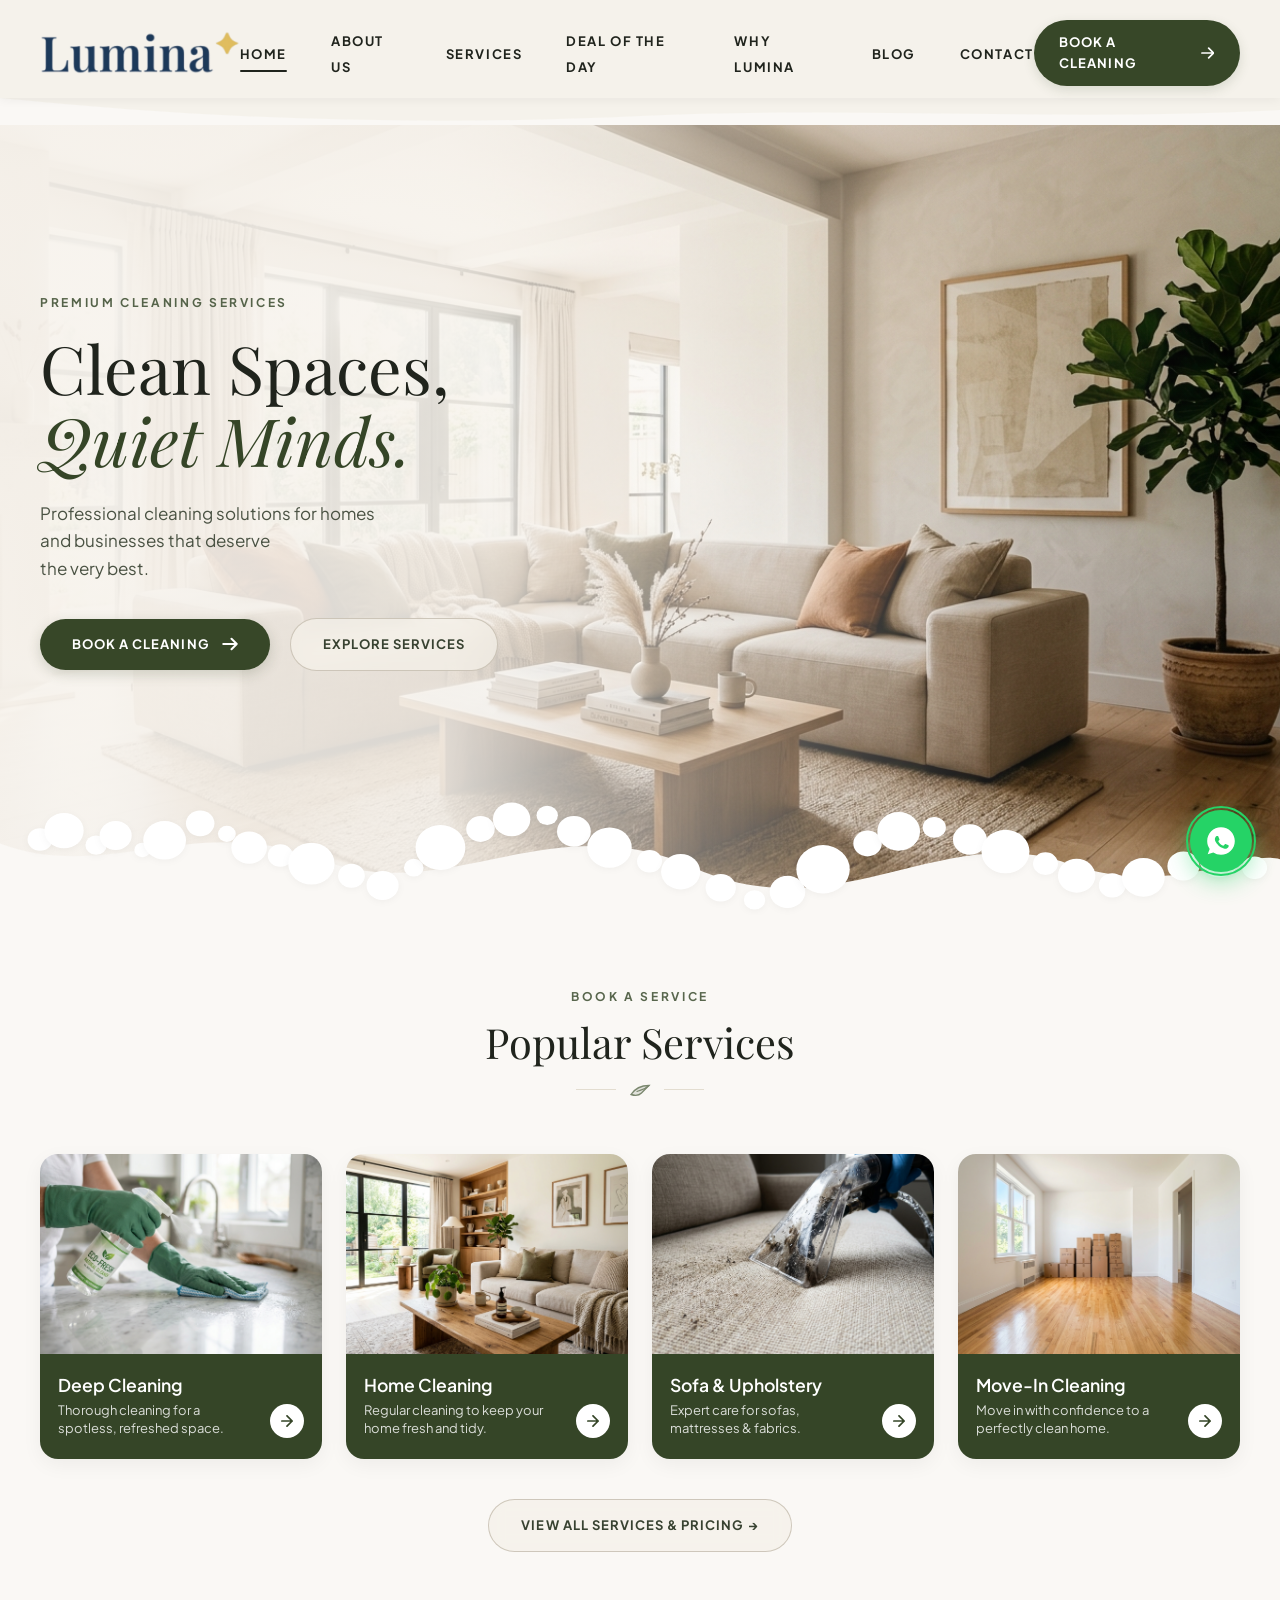
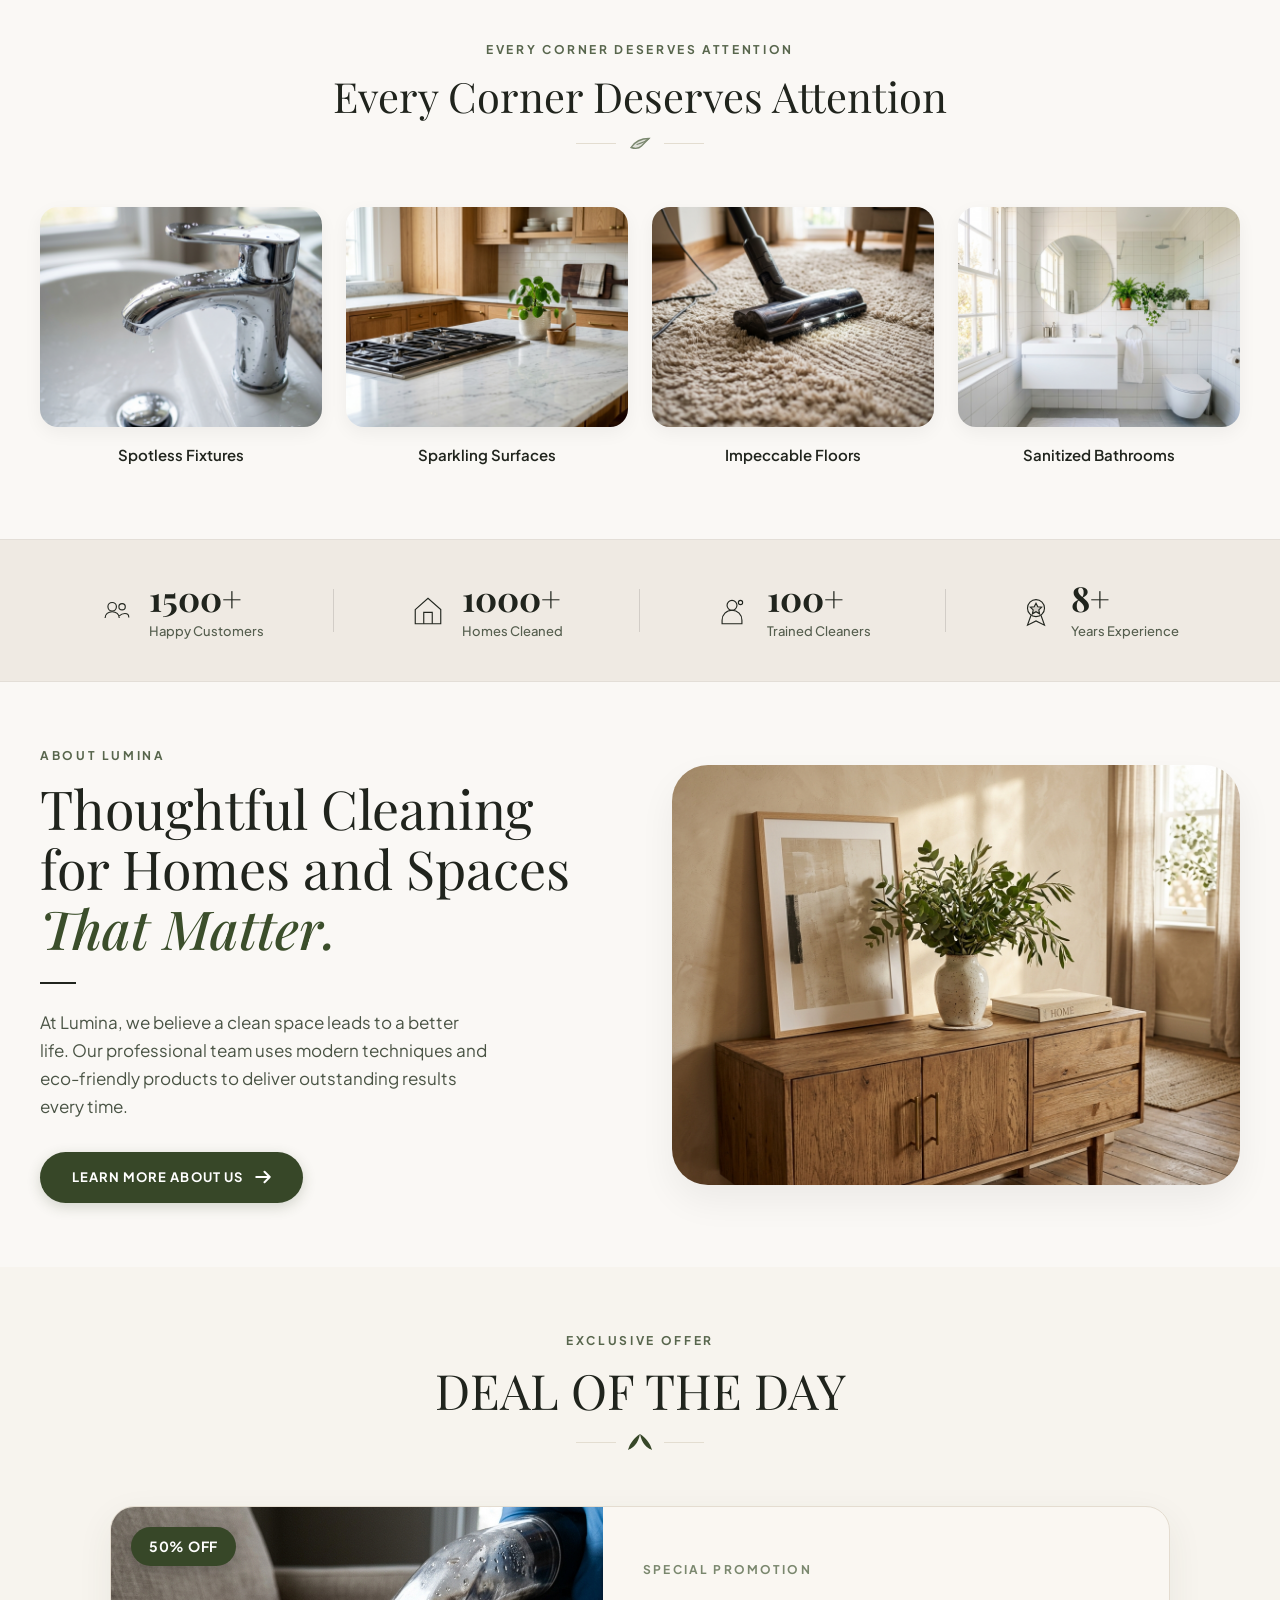
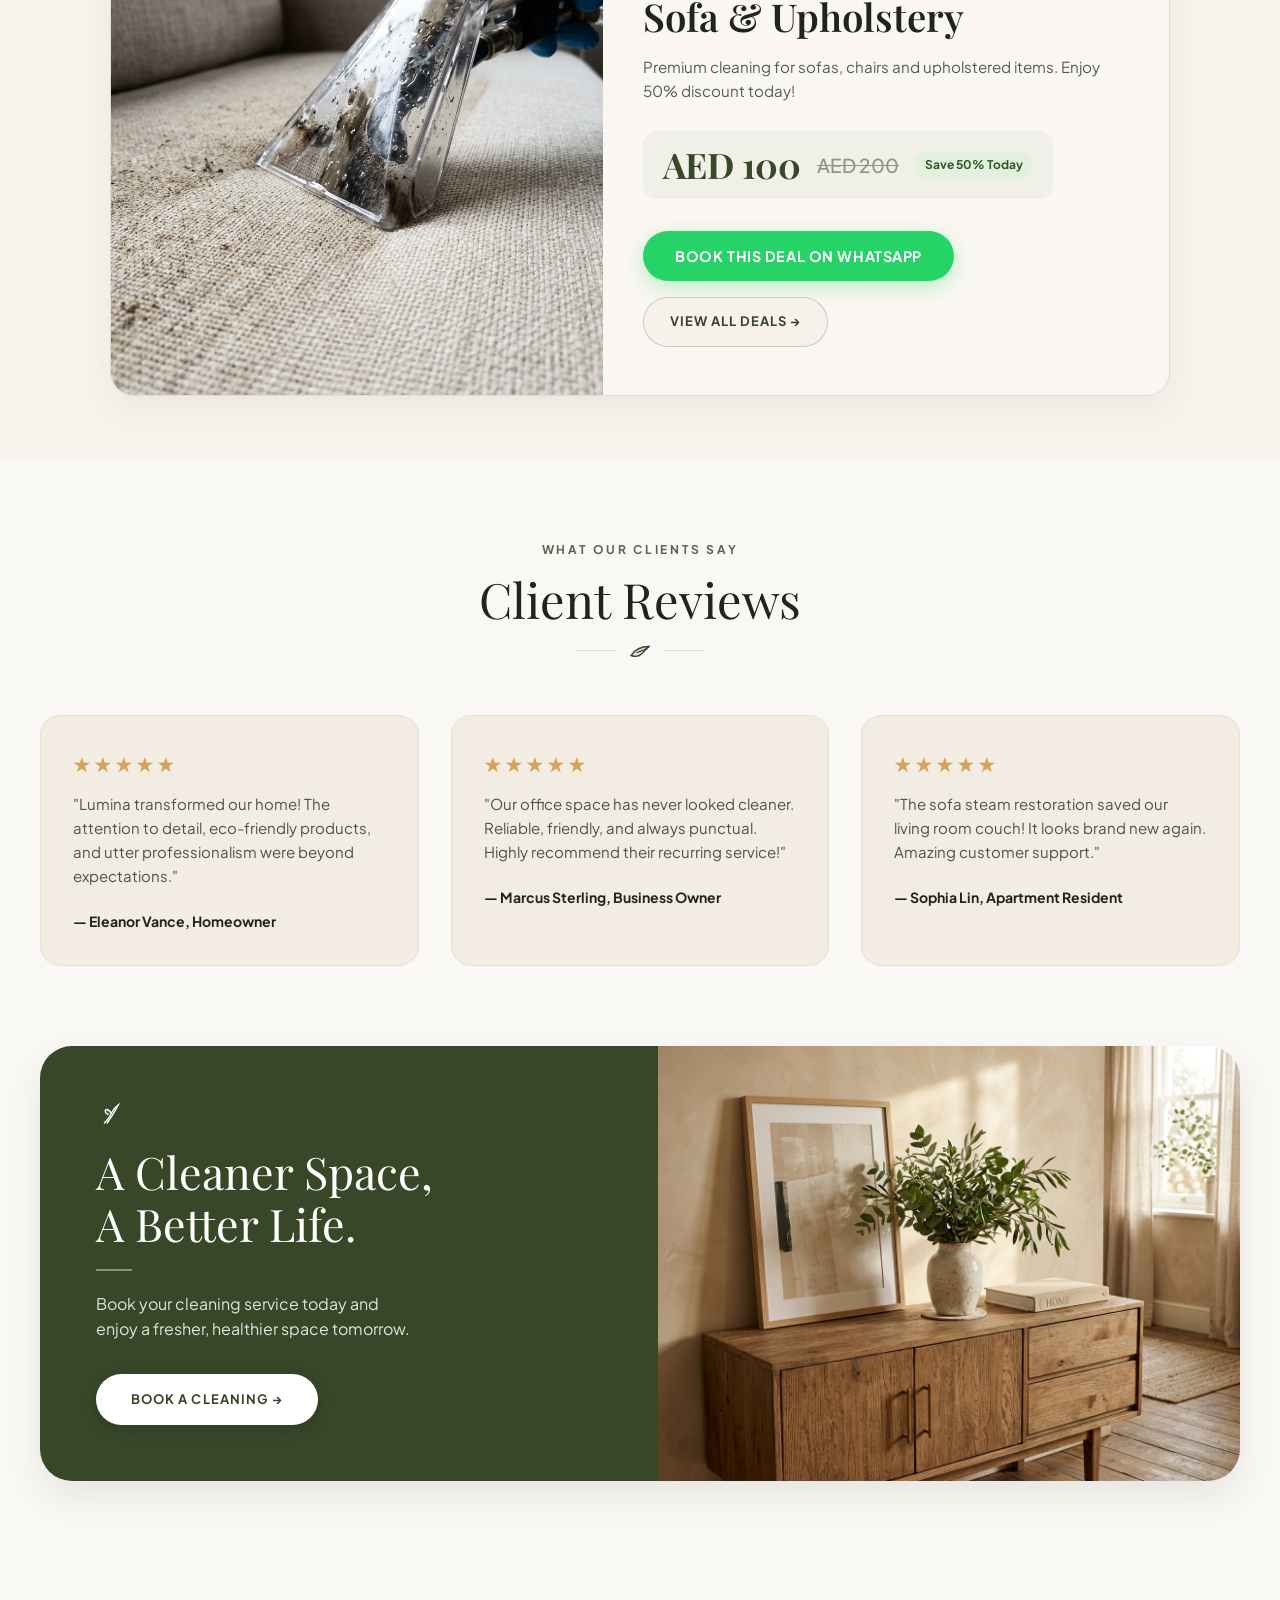
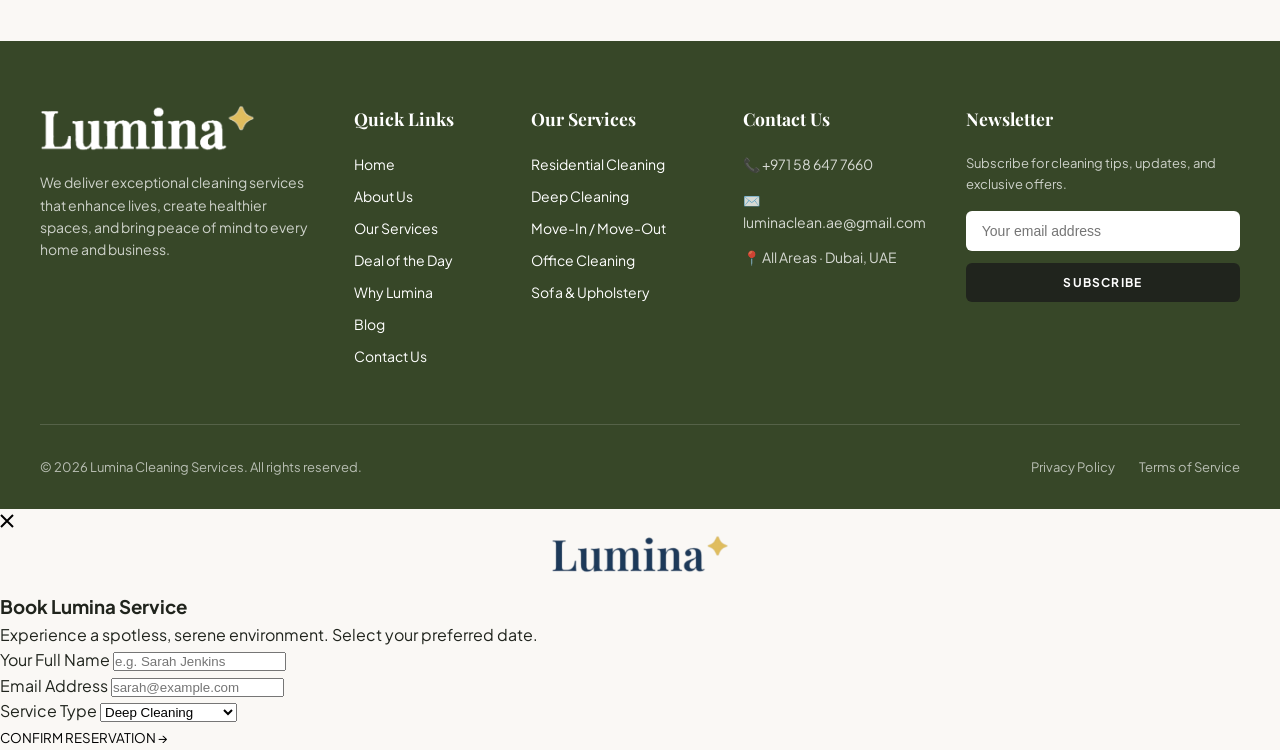
==== index.html @ f4b65963 "Update website to separate pages" ====
<!DOCTYPE html>
<html lang="en">

<head>
  <meta charset="UTF-8">
  <meta name="viewport" content="width=device-width, initial-scale=1.0">
  <title>Lumina Cleaning Services - Clean Spaces, Quiet Minds</title>
  <meta name="description"
    content="Professional cleaning solutions for homes and businesses that deserve the very best. Premium eco-friendly cleaning services with guaranteed satisfaction.">
  <!-- Favicon -->
  <link rel="icon" type="image/png" href="assets/favicon.png">
  <link rel="shortcut icon" href="assets/favicon.ico">
  <link rel="apple-touch-icon" href="assets/favicon.png">
  <link rel="stylesheet" href="styles.css">
</head>

<body>

  <!-- ==========================================
       HEADER & NAVIGATION BAR
       ========================================== -->
  <header class="header" id="header">
    <div class="header-container">

      <!-- Brand Logo -->
      <a href="index.html" class="logo" id="brand-logo" aria-label="Lumina Cleaning Services Home">
        <img src="assets/logo.png" alt="Lumina Cleaning Services Logo" class="brand-logo-img">
      </a>

      <!-- Navigation Links -->
      <nav aria-label="Main Navigation">
        <ul class="nav-menu" id="nav-menu">
          <li><a href="index.html" class="nav-link active" id="nav-home">HOME</a></li>
          <li><a href="about.html" class="nav-link" id="nav-about">ABOUT US</a></li>
          <li><a href="services.html" class="nav-link" id="nav-services">SERVICES</a></li>
          <li><a href="deal-of-the-day.html" class="nav-link" id="nav-deal">DEAL OF THE DAY</a></li>
          <li><a href="why-lumina.html" class="nav-link" id="nav-whyus">WHY LUMINA</a></li>
          <li><a href="blog.html" class="nav-link" id="nav-blog">BLOG</a></li>
          <li><a href="contact.html" class="nav-link" id="nav-contact">CONTACT</a></li>
        </ul>
      </nav>

      <!-- Action CTA Button -->
      <div style="display: flex; align-items: center; gap: 1rem;">
        <a href="contact.html" class="btn-header-cta" id="btn-header-book">
          <span>BOOK A CLEANING</span>
          <svg width="14" height="12" viewBox="0 0 14 12" fill="none" xmlns="http://www.w3.org/2000/svg">
            <path d="M8 1L13 6M13 6L8 11M13 6H1" stroke="currentColor" stroke-width="1.8" stroke-linecap="round"
              stroke-linejoin="round" />
          </svg>
        </a>

        <!-- Mobile Toggle Button -->
        <button class="mobile-nav-toggle" id="mobile-toggle" aria-label="Toggle menu">
          <span></span>
          <span></span>
          <span></span>
        </button>
      </div>

    </div>
  </header>

  <!-- Top Header Wave Divider -->
  <div class="header-wave-divider">
    <svg viewBox="0 0 1440 28" fill="none" preserveAspectRatio="none" xmlns="http://www.w3.org/2000/svg">
      <path d="M0 0C240 22 480 28 720 18C960 8 1200 24 1440 12V28H0V0Z" fill="#FAF8F5" />
    </svg>
  </div>

  <!-- ==========================================
       HERO BANNER
       ========================================== -->
  <section id="home" class="hero">
    <div class="hero-overlay"></div>

    <div class="hero-container">
      <div class="hero-content">
        <!-- Eyebrow Subtitle -->
        <span class="hero-eyebrow" id="hero-eyebrow">PREMIUM CLEANING SERVICES</span>

        <!-- Main Headline -->
        <h1 class="hero-title" id="hero-title">
          Clean Spaces,<br>
          <span style="font-style: italic; color: #354527;">Quiet Minds.</span>
        </h1>

        <!-- Descriptive Paragraph -->
        <p class="hero-description" id="hero-description">
          Professional cleaning solutions for homes<br>
          and businesses that deserve<br>
          the very best.
        </p>

        <!-- Action Buttons -->
        <div class="hero-actions">
          <a href="contact.html" class="btn-primary-hero" id="btn-hero-book">
            <span>BOOK A CLEANING</span>
            <svg width="16" height="14" viewBox="0 0 16 14" fill="none" xmlns="http://www.w3.org/2000/svg">
              <path d="M9.5 1.75L14.75 7M14.75 7L9.5 12.25M14.75 7H1.25" stroke="currentColor" stroke-width="2"
                stroke-linecap="round" stroke-linejoin="round" />
            </svg>
          </a>

          <a href="services.html" class="btn-secondary-hero" id="btn-hero-explore">
            EXPLORE SERVICES
          </a>
        </div>
      </div>
    </div>

    <!-- FOAM & SOAP BUBBLE BOTTOM WAVE EFFECT -->
    <div class="foam-wave-container">
      <svg class="foam-svg" viewBox="0 0 1440 180" fill="none" preserveAspectRatio="none"
        xmlns="http://www.w3.org/2000/svg">
        <path class="foam-wave-path" d="M0 90 
                 C 120 140, 220 50, 360 110 
                 C 500 170, 620 40, 780 120 
                 C 940 200, 1060 60, 1200 115 
                 C 1320 160, 1400 95, 1440 110 
                 L 1440 180 L 0 180 Z" />

        <g class="foam-bubbles-group">
          <g class="anim-float-1">
            <circle class="foam-bubble" cx="45" cy="85" r="14" />
            <circle class="foam-bubble-highlight" cx="41" cy="81" r="4" fill="white" opacity="0.8" />
            <circle class="foam-bubble" cx="72" cy="74" r="22" />
            <circle class="foam-bubble-highlight" cx="66" cy="68" r="6" fill="white" opacity="0.8" />
            <circle class="foam-bubble" cx="108" cy="92" r="12" />
            <circle class="foam-bubble" cx="130" cy="80" r="18" />
            <circle class="foam-bubble" cx="160" cy="98" r="9" />
            <circle class="foam-bubble" cx="185" cy="86" r="24" />
            <circle class="foam-bubble-highlight" cx="178" cy="79" r="7" fill="white" opacity="0.8" />
            <circle class="foam-bubble" cx="225" cy="65" r="16" />
            <circle class="foam-bubble" cx="255" cy="78" r="10" />
            <circle class="foam-bubble" cx="280" cy="95" r="20" />
            <circle class="foam-bubble" cx="315" cy="105" r="14" />
          </g>
          <g class="anim-float-2">
            <circle class="foam-bubble" cx="350" cy="115" r="26" />
            <circle class="foam-bubble-highlight" cx="342" cy="107" r="8" fill="white" opacity="0.8" />
            <circle class="foam-bubble" cx="395" cy="130" r="15" />
            <circle class="foam-bubble" cx="430" cy="142" r="18" />
            <circle class="foam-bubble" cx="465" cy="120" r="11" />
            <circle class="foam-bubble" cx="495" cy="95" r="28" />
            <circle class="foam-bubble-highlight" cx="486" cy="86" r="9" fill="white" opacity="0.85" />
            <circle class="foam-bubble" cx="540" cy="72" r="16" />
            <circle class="foam-bubble" cx="575" cy="60" r="21" />
            <circle class="foam-bubble" cx="615" cy="55" r="12" />
            <circle class="foam-bubble" cx="645" cy="75" r="19" />
            <circle class="foam-bubble" cx="685" cy="95" r="25" />
          </g>
          <g class="anim-float-3">
            <circle class="foam-bubble" cx="730" cy="112" r="14" />
            <circle class="foam-bubble" cx="765" cy="125" r="22" />
            <circle class="foam-bubble-highlight" cx="758" cy="118" r="6" fill="white" opacity="0.8" />
            <circle class="foam-bubble" cx="810" cy="145" r="17" />
            <circle class="foam-bubble" cx="848" cy="160" r="12" />
            <circle class="foam-bubble" cx="885" cy="150" r="20" />
            <circle class="foam-bubble" cx="925" cy="122" r="30" />
            <circle class="foam-bubble-highlight" cx="914" cy="111" r="10" fill="white" opacity="0.85" />
            <circle class="foam-bubble" cx="975" cy="90" r="16" />
            <circle class="foam-bubble" cx="1010" cy="75" r="24" />
            <circle class="foam-bubble-highlight" cx="1002" cy="67" r="7" fill="white" opacity="0.8" />
            <circle class="foam-bubble" cx="1050" cy="70" r="13" />
          </g>
          <g class="anim-float-1">
            <circle class="foam-bubble" cx="1090" cy="85" r="19" />
            <circle class="foam-bubble" cx="1130" cy="100" r="27" />
            <circle class="foam-bubble-highlight" cx="1120" cy="90" r="8" fill="white" opacity="0.8" />
            <circle class="foam-bubble" cx="1175" cy="115" r="14" />
            <circle class="foam-bubble" cx="1210" cy="130" r="21" />
            <circle class="foam-bubble" cx="1250" cy="142" r="15" />
            <circle class="foam-bubble" cx="1285" cy="132" r="24" />
            <circle class="foam-bubble-highlight" cx="1277" cy="124" r="7" fill="white" opacity="0.8" />
            <circle class="foam-bubble" cx="1330" cy="118" r="18" />
            <circle class="foam-bubble" cx="1370" cy="110" r="22" />
            <circle class="foam-bubble" cx="1410" cy="120" r="14" />
          </g>
        </g>
      </svg>
    </div>
  </section>

  <!-- ==========================================
       SECTION: BOOK A SERVICE QUICK CARDS
       ========================================== -->
  <section class="book-service-section">
    <div class="section-container">
      <div class="section-header-center">
        <span class="section-eyebrow">BOOK A SERVICE</span>
        <h2 class="section-title-main"
          style="font-family: var(--font-serif); font-size: 2.6rem; color: #20241D; font-weight: 400; margin-top: 0.2rem;">
          Popular Services</h2>
        <div class="leaf-divider" style="margin-top: 0.6rem;">
          <div class="leaf-divider-line"></div>
          <svg class="leaf-divider-svg" viewBox="0 0 32 20" fill="none" xmlns="http://www.w3.org/2000/svg">
            <path d="M4 16C8 10 16 4 28 4C28 4 22 10 18 14C14 18 10 18 4 16Z" stroke="#7A876E" stroke-width="1.8"
              fill="rgba(122, 135, 110, 0.2)" />
            <path d="M12 12C16 10 22 10 28 4" stroke="#7A876E" stroke-width="1.5" stroke-linecap="round" />
          </svg>
          <div class="leaf-divider-line"></div>
        </div>
      </div>

      <!-- 4-CARD GRID -->
      <div class="book-cards-grid">
        <!-- Card 1 -->
        <div class="book-card" onclick="openBookingModal('Deep Cleaning')">
          <div class="book-card-img-wrap">
            <img src="assets/service_deep_cleaning.jpg" alt="Deep Cleaning" class="book-card-img" />
          </div>
          <div class="book-card-body">
            <div class="book-card-content">
              <h3 class="book-card-title">Deep Cleaning</h3>
              <p class="book-card-desc">Thorough cleaning for a spotless, refreshed space.</p>
            </div>
            <button class="btn-circle-arrow" aria-label="Book Deep Cleaning">
              <svg width="12" height="12" viewBox="0 0 14 14" fill="none" xmlns="http://www.w3.org/2000/svg">
                <path d="M1 7H13M13 7L7 1M13 7L7 13" stroke="#354527" stroke-width="2" stroke-linecap="round"
                  stroke-linejoin="round" />
              </svg>
            </button>
          </div>
        </div>

        <!-- Card 2 -->
        <div class="book-card" onclick="openBookingModal('Home Cleaning')">
          <div class="book-card-img-wrap">
            <img src="assets/service_home_cleaning.jpg" alt="Home Cleaning" class="book-card-img" />
          </div>
          <div class="book-card-body">
            <div class="book-card-content">
              <h3 class="book-card-title">Home Cleaning</h3>
              <p class="book-card-desc">Regular cleaning to keep your home fresh and tidy.</p>
            </div>
            <button class="btn-circle-arrow" aria-label="Book Home Cleaning">
              <svg width="12" height="12" viewBox="0 0 14 14" fill="none" xmlns="http://www.w3.org/2000/svg">
                <path d="M1 7H13M13 7L7 1M13 7L7 13" stroke="#354527" stroke-width="2" stroke-linecap="round"
                  stroke-linejoin="round" />
              </svg>
            </button>
          </div>
        </div>

        <!-- Card 3 -->
        <div class="book-card" onclick="openBookingModal('Sofa & Upholstery')">
          <div class="book-card-img-wrap">
            <img src="assets/service_sofa_upholstery.jpg" alt="Sofa & Upholstery" class="book-card-img" />
          </div>
          <div class="book-card-body">
            <div class="book-card-content">
              <h3 class="book-card-title">Sofa & Upholstery</h3>
              <p class="book-card-desc">Expert care for sofas, mattresses & fabrics.</p>
            </div>
            <button class="btn-circle-arrow" aria-label="Book Sofa & Upholstery">
              <svg width="12" height="12" viewBox="0 0 14 14" fill="none" xmlns="http://www.w3.org/2000/svg">
                <path d="M1 7H13M13 7L7 1M13 7L7 13" stroke="#354527" stroke-width="2" stroke-linecap="round"
                  stroke-linejoin="round" />
              </svg>
            </button>
          </div>
        </div>

        <!-- Card 4 -->
        <div class="book-card" onclick="openBookingModal('Move-In Cleaning')">
          <div class="book-card-img-wrap">
            <img src="assets/service_move_in.jpg" alt="Move-In Cleaning" class="book-card-img" />
          </div>
          <div class="book-card-body">
            <div class="book-card-content">
              <h3 class="book-card-title">Move-In Cleaning</h3>
              <p class="book-card-desc">Move in with confidence to a perfectly clean home.</p>
            </div>
            <button class="btn-circle-arrow" aria-label="Book Move-In Cleaning">
              <svg width="12" height="12" viewBox="0 0 14 14" fill="none" xmlns="http://www.w3.org/2000/svg">
                <path d="M1 7H13M13 7L7 1M13 7L7 13" stroke="#354527" stroke-width="2" stroke-linecap="round"
                  stroke-linejoin="round" />
              </svg>
            </button>
          </div>
        </div>
      </div>

      <div style="text-align: center; margin-top: 2.5rem;">
        <a href="services.html" class="btn-secondary-hero">
          VIEW ALL SERVICES & PRICING &rarr;
        </a>
      </div>
    </div>
  </section>

  <!-- ==========================================
       SECTION: EVERY CORNER DESERVES ATTENTION
       ========================================== -->
  <section class="corners-section">
    <div class="section-container">
      <div class="section-header-center">
        <span class="section-eyebrow">EVERY CORNER DESERVES ATTENTION</span>
        <h2 class="section-title-main"
          style="font-family: var(--font-serif); font-size: 2.6rem; color: #20241D; font-weight: 400; margin-top: 0.2rem;">
          Every Corner Deserves Attention</h2>
        <div class="leaf-divider" style="margin-top: 0.6rem;">
          <div class="leaf-divider-line"></div>
          <svg class="leaf-divider-svg" viewBox="0 0 32 20" fill="none" xmlns="http://www.w3.org/2000/svg">
            <path d="M4 16C8 10 16 4 28 4C28 4 22 10 18 14C14 18 10 18 4 16Z" stroke="#7A876E" stroke-width="1.8"
              fill="rgba(122, 135, 110, 0.2)" />
            <path d="M12 12C16 10 22 10 28 4" stroke="#7A876E" stroke-width="1.5" stroke-linecap="round" />
          </svg>
          <div class="leaf-divider-line"></div>
        </div>
      </div>

      <!-- 4-IMAGE CARDS GRID -->
      <div class="corner-cards-grid">
        <!-- Item 1 -->
        <div class="corner-item">
          <div class="corner-img-wrap">
            <img src="assets/detail_fixtures.jpg" alt="Spotless Fixtures" class="corner-img" />
          </div>
          <h4 class="corner-caption">Spotless Fixtures</h4>
        </div>

        <!-- Item 2 -->
        <div class="corner-item">
          <div class="corner-img-wrap">
            <img src="assets/detail_surfaces.jpg" alt="Sparkling Surfaces" class="corner-img" />
          </div>
          <h4 class="corner-caption">Sparkling Surfaces</h4>
        </div>

        <!-- Item 3 -->
        <div class="corner-item">
          <div class="corner-img-wrap">
            <img src="assets/detail_floors.jpg" alt="Impeccable Floors" class="corner-img" />
          </div>
          <h4 class="corner-caption">Impeccable Floors</h4>
        </div>

        <!-- Item 4 -->
        <div class="corner-item">
          <div class="corner-img-wrap">
            <img src="assets/detail_bathrooms.jpg" alt="Sanitized Bathrooms" class="corner-img" />
          </div>
          <h4 class="corner-caption">Sanitized Bathrooms</h4>
        </div>
      </div>
    </div>
  </section>

  <!-- ==========================================
       SECTION: STATS COUNTER BAR
       ========================================== -->
  <section class="stats-counter-bar">
    <div class="section-container">
      <div class="stats-bar-grid">
        <!-- Stat 1 -->
        <div class="stat-bar-item">
          <div class="stat-bar-icon">
            <svg width="34" height="34" viewBox="0 0 48 48" fill="none" stroke="#20241D" stroke-width="1.6">
              <circle cx="20" cy="18" r="6" />
              <path d="M10 34C10 28.5 14.5 25 20 25C25.5 25 30 28.5 30 34" />
              <circle cx="34" cy="18" r="4.5" />
              <path d="M30 31C32 29 34.5 27.5 38 27.5C41 27.5 43.5 29 43.5 33" />
            </svg>
          </div>
          <div class="stat-bar-text">
            <span class="stat-bar-number">1500+</span>
            <span class="stat-bar-label">Happy Customers</span>
          </div>
        </div>

        <!-- Stat 2 -->
        <div class="stat-bar-item">
          <div class="stat-bar-icon">
            <svg width="34" height="34" viewBox="0 0 48 48" fill="none" stroke="#20241D" stroke-width="1.6">
              <path d="M6 22L24 6L42 22V42H6V22Z" />
              <path d="M18 42V26H30V42" />
            </svg>
          </div>
          <div class="stat-bar-text">
            <span class="stat-bar-number">1000+</span>
            <span class="stat-bar-label">Homes Cleaned</span>
          </div>
        </div>

        <!-- Stat 3 -->
        <div class="stat-bar-item">
          <div class="stat-bar-icon">
            <svg width="34" height="34" viewBox="0 0 48 48" fill="none" stroke="#20241D" stroke-width="1.6">
              <circle cx="24" cy="16" r="7" />
              <path d="M24 23C16 23 10 29 10 37V42H38V37C38 29 32 23 24 23Z" />
              <circle cx="36" cy="12" r="3" />
            </svg>
          </div>
          <div class="stat-bar-text">
            <span class="stat-bar-number">100+</span>
            <span class="stat-bar-label">Trained Cleaners</span>
          </div>
        </div>

        <!-- Stat 4 -->
        <div class="stat-bar-item">
          <div class="stat-bar-icon">
            <svg width="34" height="34" viewBox="0 0 48 48" fill="none" stroke="#20241D" stroke-width="1.6">
              <circle cx="24" cy="20" r="12" />
              <path d="M17 30L12 44L24 38L36 44L31 30" />
              <path d="M24 13L26.5 18L32 18.5L28 22.5L29 28L24 25L19 28L20 22.5L16 18.5L21.5 18L24 13Z"
                fill="rgba(32, 36, 29, 0.15)" />
            </svg>
          </div>
          <div class="stat-bar-text">
            <span class="stat-bar-number">8+</span>
            <span class="stat-bar-label">Years Experience</span>
          </div>
        </div>
      </div>
    </div>
  </section>

  <!-- ==========================================
       SECTION: ABOUT US HIGHLIGHT
       ========================================== -->
  <section class="about-hero-section" style="padding-top: 4rem; padding-bottom: 4rem;">
    <div class="section-container">
      <div class="about-hero-grid">
        <div class="about-hero-text">
          <span class="section-eyebrow">ABOUT LUMINA</span>
          <h2 class="about-hero-title">
            Thoughtful Cleaning<br>
            for Homes and Spaces<br>
            <span class="highlight-green">That Matter.</span>
          </h2>
          <div class="short-line-divider"></div>
          <p class="about-hero-paragraph" style="margin-bottom: 2rem;">
            At Lumina, we believe a clean space leads to a better life. Our professional team uses modern techniques and eco-friendly products to deliver outstanding results every time.
          </p>
          <a href="about.html" class="btn-primary-hero">
            <span>LEARN MORE ABOUT US</span>
            <svg width="16" height="14" viewBox="0 0 16 14" fill="none" xmlns="http://www.w3.org/2000/svg">
              <path d="M9.5 1.75L14.75 7M14.75 7L9.5 12.25M14.75 7H1.25" stroke="currentColor" stroke-width="2"
                stroke-linecap="round" stroke-linejoin="round" />
            </svg>
          </a>
        </div>

        <div class="about-hero-image-container">
          <div class="about-hero-img-wrap">
            <img src="assets/about_hero_decor.jpg" alt="Thoughtful aesthetic home decor" class="about-hero-img" />
          </div>
        </div>
      </div>
    </div>
  </section>

  <!-- ==========================================
       SECTION: DEAL OF THE DAY PROMO SNIPPET
       ========================================== -->
  <section class="promotions-section" style="padding: 4rem 0;">
    <div class="section-container">
      <div class="section-header-center">
        <span class="section-eyebrow">EXCLUSIVE OFFER</span>
        <h2 class="section-title-main">DEAL OF THE DAY</h2>
        <div class="leaf-divider">
          <div class="leaf-divider-line"></div>
          <svg class="leaf-divider-svg" viewBox="0 0 24 16" fill="currentColor">
            <path d="M12 0C6 4 2 9 0 16c5-2 10-6 12-16zm0 0c6 4 10 9 12 16-5-2-10-6-12-16z" />
          </svg>
          <div class="leaf-divider-line"></div>
        </div>
      </div>

      <div class="deal-of-day-banner">
        <div class="deal-banner-image-wrap">
          <img src="assets/service_sofa_upholstery.jpg" alt="Sofa & Upholstery Cleaning" class="deal-banner-img" />
          <span class="deal-discount-badge">50% OFF</span>
        </div>

        <div class="deal-banner-content">
          <div class="deal-tag-row">
            <span class="deal-eyebrow-tag">SPECIAL PROMOTION</span>
          </div>

          <h3 class="deal-banner-title">Sofa &amp; Upholstery</h3>

          <p class="deal-banner-desc">
            Premium cleaning for sofas, chairs and upholstered items. Enjoy 50% discount today!
          </p>

          <div class="deal-price-wrapper">
            <span class="deal-price-current">AED 100</span>
            <span class="deal-price-old">AED 200</span>
            <span class="deal-savings-pill">Save 50% Today</span>
          </div>

          <div style="display: flex; gap: 1rem; flex-wrap: wrap;">
            <button class="btn-deal-whatsapp"
              onclick="openWhatsAppChat('Hi Lumina, I would like to book today\'s Deal of the Day - Sofa & Upholstery for AED 100.')">
              <span>BOOK THIS DEAL ON WHATSAPP</span>
            </button>
            <a href="deal-of-the-day.html" class="btn-secondary-hero" style="padding: 0.85rem 1.6rem;">
              VIEW ALL DEALS &rarr;
            </a>
          </div>
        </div>
      </div>
    </div>
  </section>

  <!-- ==========================================
       SECTION: REVIEWS
       ========================================== -->
  <section class="reviews-section" style="padding: 5rem 0; background-color: var(--bg-cream);">
    <div class="section-container">
      <div class="section-header-center">
        <span class="section-eyebrow">WHAT OUR CLIENTS SAY</span>
        <h2 class="section-title-main">Client Reviews</h2>
        <div class="leaf-divider">
          <div class="leaf-divider-line"></div>
          <svg class="leaf-divider-svg" viewBox="0 0 32 20" fill="none" xmlns="http://www.w3.org/2000/svg">
            <path d="M4 16C8 10 16 4 28 4C28 4 22 10 18 14C14 18 10 18 4 16Z" stroke="currentColor" stroke-width="1.8"
              fill="rgba(55,71,40,0.12)" />
            <path d="M12 12C16 10 22 10 28 4" stroke="currentColor" stroke-width="1.5" stroke-linecap="round" />
          </svg>
          <div class="leaf-divider-line"></div>
        </div>
      </div>

      <div class="reviews-grid"
        style="display: grid; grid-template-columns: repeat(auto-fit, minmax(300px, 1fr)); gap: 2rem;">
        <div class="review-card"
          style="background: #F3ECE2; border-radius: 20px; padding: 2rem; border: 1px solid #E8E0D2;">
          <div style="color: #D4A359; font-size: 1.25rem; margin-bottom: 0.75rem;">★ ★ ★ ★ ★</div>
          <p style="font-size: 0.9375rem; color: #4B5445; line-height: 1.6; margin-bottom: 1.25rem;">"Lumina transformed our home! The attention to detail, eco-friendly products, and utter professionalism were beyond expectations."</p>
          <span style="font-weight: 700; font-size: 0.875rem; color: #20241D;">&mdash; Eleanor Vance, Homeowner</span>
        </div>

        <div class="review-card"
          style="background: #F3ECE2; border-radius: 20px; padding: 2rem; border: 1px solid #E8E0D2;">
          <div style="color: #D4A359; font-size: 1.25rem; margin-bottom: 0.75rem;">★ ★ ★ ★ ★</div>
          <p style="font-size: 0.9375rem; color: #4B5445; line-height: 1.6; margin-bottom: 1.25rem;">"Our office space has never looked cleaner. Reliable, friendly, and always punctual. Highly recommend their recurring service!"</p>
          <span style="font-weight: 700; font-size: 0.875rem; color: #20241D;">&mdash; Marcus Sterling, Business Owner</span>
        </div>

        <div class="review-card"
          style="background: #F3ECE2; border-radius: 20px; padding: 2rem; border: 1px solid #E8E0D2;">
          <div style="color: #D4A359; font-size: 1.25rem; margin-bottom: 0.75rem;">★ ★ ★ ★ ★</div>
          <p style="font-size: 0.9375rem; color: #4B5445; line-height: 1.6; margin-bottom: 1.25rem;">"The sofa steam restoration saved our living room couch! It looks brand new again. Amazing customer support."</p>
          <span style="font-weight: 700; font-size: 0.875rem; color: #20241D;">&mdash; Sophia Lin, Apartment Resident</span>
        </div>
      </div>
    </div>
  </section>

  <!-- ==========================================
       CTA BANNER
       ========================================== -->
  <div class="cta-banner-section" style="padding-bottom: 4rem;">
    <div class="section-container">
      <div class="cta-banner-card">
        <div class="cta-banner-left">
          <svg width="28" height="28" viewBox="0 0 40 40" fill="none" xmlns="http://www.w3.org/2000/svg"
            style="color: #FFF; margin-bottom: 1rem;">
            <path d="M12 30C12 30 18 24 22 16C26 8 32 4 32 4C32 4 28 12 24 18C20 24 16 30 16 30" stroke="currentColor"
              stroke-width="2" stroke-linecap="round" />
            <path d="M22 16C20 12 16 10 14 11C12 12 13 16 17 18" stroke="currentColor" stroke-width="1.8"
              stroke-linecap="round" fill="rgba(255, 255, 255, 0.2)" />
          </svg>
          <h2 class="cta-banner-title">
            A Cleaner Space,<br>
            A Better Life.
          </h2>
          <div class="short-line-divider" style="background-color: rgba(255,255,255,0.4); margin: 1.25rem 0;"></div>
          <p class="cta-banner-desc">
            Book your cleaning service today and<br>enjoy a fresher, healthier space tomorrow.
          </p>
          <a href="contact.html" class="btn-white-cta">
            BOOK A CLEANING &rarr;
          </a>
        </div>
        <div class="cta-banner-right">
          <img src="assets/about_hero_decor.jpg" alt="Aesthetic clean home space" class="cta-banner-img" />
        </div>
      </div>
    </div>
  </div>

  <!-- ==========================================
       GLOBAL FOOTER
       ========================================== -->
  <footer class="footer" style="background-color: #374728; color: #FFF; padding: 4rem 2.5rem 2rem 2.5rem;">
    <div style="max-width: 1280px; margin: 0 auto;">
      <div style="display: grid; grid-template-columns: 2fr 1fr 1.25fr 1fr 2fr; gap: 2.5rem; margin-bottom: 3.5rem;">
        <!-- Brand & Description -->
        <div>
          <a href="index.html" class="footer-logo" aria-label="Lumina Cleaning Services Home"
            style="display: block; margin-bottom: 1.25rem;">
            <img src="assets/logo-white.png" alt="Lumina Cleaning Services Logo" class="brand-footer-logo-img">
          </a>
          <p style="font-size: 0.875rem; color: rgba(255,255,255,0.75); line-height: 1.6; margin-bottom: 1.5rem;">
            We deliver exceptional cleaning services that enhance lives, create healthier spaces, and bring peace of
            mind to every home and business.
          </p>
        </div>

        <!-- Quick Links -->
        <div>
          <h4 style="font-family: var(--font-serif); font-size: 1.1rem; margin-bottom: 1.25rem;">Quick Links</h4>
          <ul
            style="list-style: none; display: flex; flex-direction: column; gap: 0.6rem; font-size: 0.875rem; color: rgba(255,255,255,0.8);">
            <li><a href="index.html" style="color: #FFF;">Home</a></li>
            <li><a href="about.html" style="color: #FFF;">About Us</a></li>
            <li><a href="services.html" style="color: #FFF;">Our Services</a></li>
            <li><a href="deal-of-the-day.html" style="color: #FFF;">Deal of the Day</a></li>
            <li><a href="why-lumina.html" style="color: #FFF;">Why Lumina</a></li>
            <li><a href="blog.html" style="color: #FFF;">Blog</a></li>
            <li><a href="contact.html" style="color: #FFF;">Contact Us</a></li>
          </ul>
        </div>

        <!-- Our Services -->
        <div>
          <h4 style="font-family: var(--font-serif); font-size: 1.1rem; margin-bottom: 1.25rem;">Our Services</h4>
          <ul
            style="list-style: none; display: flex; flex-direction: column; gap: 0.6rem; font-size: 0.875rem; color: rgba(255,255,255,0.8);">
            <li><a href="services.html" style="color: #FFF;">Residential Cleaning</a></li>
            <li><a href="services.html" style="color: #FFF;">Deep Cleaning</a></li>
            <li><a href="services.html" style="color: #FFF;">Move-In / Move-Out</a></li>
            <li><a href="services.html" style="color: #FFF;">Office Cleaning</a></li>
            <li><a href="services.html" style="color: #FFF;">Sofa & Upholstery</a></li>
          </ul>
        </div>

        <!-- Contact Us -->
        <div>
          <h4 style="font-family: var(--font-serif); font-size: 1.1rem; margin-bottom: 1.25rem;">Contact Us</h4>
          <ul
            style="list-style: none; display: flex; flex-direction: column; gap: 0.8rem; font-size: 0.875rem; color: rgba(255,255,255,0.8);">
            <li>📞 +971 58 647 7660</li>
            <li>✉️ luminaclean.ae@gmail.com</li>
            <li>📍 All Areas · Dubai, UAE</li>
          </ul>
        </div>

        <!-- Newsletter -->
        <div>
          <h4 style="font-family: var(--font-serif); font-size: 1.1rem; margin-bottom: 1.25rem;">Newsletter</h4>
          <p style="font-size: 0.8125rem; color: rgba(255,255,255,0.75); margin-bottom: 1rem;">
            Subscribe for cleaning tips, updates, and exclusive offers.
          </p>
          <form onsubmit="event.preventDefault(); alert('Thank you for subscribing to Lumina newsletter!');"
            style="display: flex; flex-direction: column; gap: 0.75rem;">
            <input type="email" placeholder="Your email address" required
              style="padding: 0.75rem 1rem; border-radius: 6px; border: none; font-size: 0.875rem; outline: none;">
            <button type="submit"
              style="padding: 0.75rem 1rem; background-color: #20241D; color: #FFF; border-radius: 6px; font-weight: 700; font-size: 0.75rem; letter-spacing: 0.1em; text-transform: uppercase;">SUBSCRIBE</button>
          </form>
        </div>
      </div>

      <div
        style="border-top: 1px solid rgba(255,255,255,0.15); padding-top: 2rem; display: flex; justify-content: space-between; align-items: center; flex-wrap: wrap; gap: 1rem; font-size: 0.8125rem; color: rgba(255,255,255,0.65);">
        <span>&copy; 2026 Lumina Cleaning Services. All rights reserved.</span>
        <div style="display: flex; gap: 1.5rem;">
          <a href="#" style="color: rgba(255,255,255,0.65);">Privacy Policy</a>
          <a href="#" style="color: rgba(255,255,255,0.65);">Terms of Service</a>
        </div>
      </div>
    </div>
  </footer>

  <!-- ==========================================
       BOOKING MODAL DIALOG
       ========================================== -->
  <div class="modal-backdrop" id="booking-modal">
    <div class="modal-card">
      <button class="modal-close" id="modal-close-btn" aria-label="Close modal">
        <svg width="14" height="14" viewBox="0 0 14 14" fill="none" stroke="currentColor" stroke-width="2">
          <path d="M1 1L13 13M1 13L13 1" />
        </svg>
      </button>

      <div style="text-align: center; margin-bottom: 0.75rem;">
        <img src="assets/logo.png" alt="Lumina Cleaning Services"
          style="height: 38px; width: auto; display: inline-block;">
      </div>
      <h3 class="modal-title" id="modal-title-text" style="margin-top: 0.25rem;">Book Lumina Service</h3>
      <p class="modal-subtitle">Experience a spotless, serene environment. Select your preferred date.</p>

      <form id="booking-form" onsubmit="event.preventDefault(); handleBookingSubmit();">
        <div class="form-group">
          <label class="form-label" for="client-name">Your Full Name</label>
          <input type="text" id="client-name" class="form-input" placeholder="e.g. Sarah Jenkins" required>
        </div>

        <div class="form-group">
          <label class="form-label" for="client-email">Email Address</label>
          <input type="email" id="client-email" class="form-input" placeholder="sarah@example.com" required>
        </div>

        <div class="form-group">
          <label class="form-label" for="service-type">Service Type</label>
          <select id="service-type" class="form-select">
            <option value="deep">Deep Cleaning</option>
            <option value="home">Home Cleaning</option>
            <option value="upholstery">Sofa & Upholstery</option>
            <option value="move-in">Move-In Cleaning</option>
            <option value="carpet">Carpet Cleaning</option>
            <option value="bathroom">Bathroom Cleaning</option>
            <option value="kitchen">Kitchen Cleaning</option>
            <option value="office">Office Cleaning</option>
          </select>
        </div>

        <button type="submit" class="btn-submit-modal">CONFIRM RESERVATION &rarr;</button>
      </form>
    </div>
  </div>

  <!-- ==========================================
       FLOATING WHATSAPP BUTTON
       ========================================== -->
  <div class="whatsapp-float-widget">
    <div class="whatsapp-float-tooltip">
      <span class="whatsapp-tooltip-dot"></span>
      <span>Chat with Lumina (+971 58 647 7660)</span>
    </div>
    <a href="https://wa.me/971586477660" target="_blank" rel="noopener noreferrer" class="whatsapp-float-btn"
      aria-label="Chat on WhatsApp">
      <div class="whatsapp-pulse-ring"></div>
      <svg width="34" height="34" viewBox="0 0 32 32" fill="none" xmlns="http://www.w3.org/2000/svg">
        <path
          d="M16 3C8.82 3 3 8.82 3 16c0 2.76.86 5.31 2.33 7.42L3.5 28.5l5.24-1.78A12.93 12.93 0 0 0 16 29c7.18 0 13-5.82 13-13S23.18 3 16 3z"
          fill="#FFFFFF" />
        <path
          d="M22.5 19.86c-.32-.16-1.88-.93-2.17-1.03-.29-.11-.5-.16-.71.16-.21.32-.82 1.03-1.01 1.24-.19.21-.37.24-.69.08-.32-.16-1.34-.49-2.56-1.58-.95-.84-1.59-1.88-1.78-2.2-.19-.32-.02-.49.14-.65.14-.14.32-.37.48-.56.16-.19.21-.32.32-.53.11-.21.05-.4-.03-.56-.08-.16-.71-1.72-.98-2.36-.26-.62-.52-.54-.71-.55-.19-.01-.4-.01-.61-.01s-.56.08-.85.4c-.29.32-1.11 1.09-1.11 2.65s1.14 3.07 1.3 3.29c.16.21 2.21 3.52 5.44 4.79.77.3 1.37.48 1.84.62.77.24 1.48.2 2.03.12.62-.09 1.91-.78 2.17-1.53.26-.75.26-1.4.19-1.53-.08-.13-.29-.21-.61-.37z"
          fill="#25D366" />
      </svg>
    </a>
  </div>

  <script src="script.js"></script>
</body>

</html>
---- styles.css ----
/* ==========================================================================
   LUMINA CLEANING SERVICES - DESIGN SYSTEM & STYLES
   ========================================================================== */

@import url('https://fonts.googleapis.com/css2?family=Playfair+Display:ital,wght@0,400..800;1,400..800&family=Plus+Jakarta+Sans:wght@300;400;500;600;700&display=swap');

:root {
  /* Color Palette derived from reference */
  --bg-cream: #FAF8F5;
  --bg-cream-alt: #F4F0E8;
  --bg-header: #F5F2EB;
  --bg-stats: #ECE5DA;
  --bg-card-soft: #F3ECE2;
  
  --color-primary: #374728;      /* Deep Olive Green */
  --color-primary-hover: #2A381E;
  --color-accent-green: #3B4E2B;
  --color-text-dark: #20241D;    /* Rich Charcoal */
  --color-text-muted: #6B7265;   /* Warm Grayish Green */
  --color-border: #E3DDD0;
  
  --color-white: #FFFFFF;
  --shadow-soft: 0 10px 30px rgba(0, 0, 0, 0.06);
  --shadow-pill: 0 4px 14px rgba(55, 71, 40, 0.2);
  --shadow-card: 0 12px 28px rgba(0, 0, 0, 0.08);
  
  --font-serif: 'Playfair Display', Georgia, serif;
  --font-sans: 'Plus Jakarta Sans', -apple-system, BlinkMacSystemFont, sans-serif;
  
  --transition-fast: 0.25s cubic-bezier(0.4, 0, 0.2, 1);
  --transition-smooth: 0.4s cubic-bezier(0.16, 1, 0.3, 1);
}

/* Reset & Base Styles */
*, *::before, *::after {
  box-sizing: border-box;
  margin: 0;
  padding: 0;
}

html {
  scroll-behavior: smooth;
  scroll-padding-top: 80px;
  font-size: 16px;
  overflow-x: hidden;
  overflow-y: auto;
  height: auto;
  min-height: 100%;
}

body {
  font-family: var(--font-sans);
  background-color: var(--bg-cream);
  color: var(--color-text-dark);
  line-height: 1.6;
  overflow-x: hidden;
  overflow-y: auto;
  height: auto;
  min-height: 100vh;
  -webkit-font-smoothing: antialiased;
}

a {
  color: inherit;
  text-decoration: none;
}

button {
  font-family: inherit;
  cursor: pointer;
  border: none;
  background: none;
}

img {
  max-width: 100%;
  display: block;
}

/* ==========================================================================
   NAVIGATION BAR
   ========================================================================== */

.header {
  position: sticky;
  top: 0;
  background-color: var(--bg-header);
  padding: 1.25rem 2.5rem 0.75rem 2.5rem;
  z-index: 1000;
  box-shadow: 0 2px 10px rgba(0, 0, 0, 0.05);
}

.header-container {
  max-width: 1320px;
  margin: 0 auto;
  display: flex;
  align-items: center;
  justify-content: space-between;
}

/* Logo Styling */
.logo {
  display: flex;
  align-items: center;
  text-decoration: none;
  transition: opacity 0.2s ease, transform 0.2s ease;
}

.logo:hover {
  opacity: 0.92;
  transform: translateY(-1px);
}

.brand-logo-img {
  height: 44px;
  width: auto;
  object-fit: contain;
  display: block;
}

.brand-footer-logo-img {
  height: 46px;
  width: auto;
  object-fit: contain;
  display: block;
}

.logo-text {
  display: flex;
  flex-direction: column;
}

.logo-brand {
  font-family: var(--font-serif);
  font-size: 1.75rem;
  font-weight: 700;
  letter-spacing: 0.15em;
  color: var(--color-text-dark);
  line-height: 1;
}

.logo-tagline {
  font-size: 0.625rem;
  font-weight: 700;
  letter-spacing: 0.22em;
  color: var(--color-text-muted);
  text-transform: uppercase;
  margin-top: 0.2rem;
}

.logo-icon {
  width: 32px;
  height: 32px;
  color: var(--color-primary);
}

/* Navigation Links */
.nav-menu {
  display: flex;
  align-items: center;
  gap: 2.75rem;
  list-style: none;
}

.nav-link {
  font-size: 0.8125rem;
  font-weight: 700;
  letter-spacing: 0.12em;
  text-transform: uppercase;
  color: var(--color-text-dark);
  position: relative;
  padding: 0.5rem 0;
  transition: color var(--transition-fast);
}

.nav-link:hover {
  color: var(--color-primary);
}

.nav-link.active {
  color: var(--color-text-dark);
}

.nav-link.active::after {
  content: '';
  position: absolute;
  bottom: -2px;
  left: 0;
  width: 100%;
  height: 2.5px;
  background-color: var(--color-text-dark);
  border-radius: 2px;
}

/* Header Button */
.btn-header-cta {
  display: inline-flex;
  align-items: center;
  gap: 0.6rem;
  background-color: var(--color-primary);
  color: var(--color-white);
  padding: 0.75rem 1.6rem;
  border-radius: 50px;
  font-size: 0.8125rem;
  font-weight: 700;
  letter-spacing: 0.08em;
  text-transform: uppercase;
  transition: all var(--transition-fast);
  box-shadow: 0 4px 12px rgba(55, 71, 40, 0.15);
}

.btn-header-cta:hover {
  background-color: var(--color-primary-hover);
  transform: translateY(-1px);
  box-shadow: var(--shadow-pill);
}

.btn-header-cta svg {
  transition: transform var(--transition-fast);
}

.btn-header-cta:hover svg {
  transform: translateX(3px);
}

/* Header Bottom Organic Curve Cut */
.header-wave-divider {
  position: relative;
  width: 100%;
  overflow: hidden;
  line-height: 0;
  margin-bottom: -1px;
  background-color: var(--bg-header);
}

.header-wave-divider svg {
  position: relative;
  display: block;
  width: calc(100% + 1.3px);
  height: 28px;
}

/* Mobile Nav Toggle */
.mobile-nav-toggle {
  display: none;
  flex-direction: column;
  gap: 5px;
  background: none;
  border: none;
  cursor: pointer;
  padding: 5px;
}

.mobile-nav-toggle span {
  width: 24px;
  height: 2px;
  background-color: var(--color-text-dark);
  border-radius: 2px;
  transition: all 0.3s;
}

/* ==========================================================================
   HERO SECTION (INDEX.HTML)
   ========================================================================== */

.hero {
  position: relative;
  min-height: calc(100vh - 110px);
  display: flex;
  align-items: center;
  background-image: url('assets/hero_living_room.jpg');
  background-size: cover;
  background-position: center 30%;
  overflow: hidden;
}

.hero-overlay {
  position: absolute;
  inset: 0;
  background: linear-gradient(
    90deg, 
    rgba(247, 243, 237, 0.94) 0%, 
    rgba(247, 243, 237, 0.88) 35%, 
    rgba(247, 243, 237, 0.45) 55%, 
    rgba(247, 243, 237, 0.05) 80%,
    transparent 100%
  );
  z-index: 1;
}

.hero-container {
  position: relative;
  z-index: 2;
  max-width: 1320px;
  width: 100%;
  margin: 0 auto;
  padding: 3rem 2.5rem 8rem 2.5rem;
}

.hero-content {
  max-width: 520px;
}

.hero-eyebrow {
  font-size: 0.75rem;
  font-weight: 700;
  letter-spacing: 0.22em;
  text-transform: uppercase;
  color: #556349;
  margin-bottom: 1.25rem;
  display: inline-block;
}

.hero-title {
  font-family: var(--font-serif);
  font-size: clamp(2.75rem, 5.2vw, 4.5rem);
  font-weight: 400;
  line-height: 1.08;
  color: var(--color-text-dark);
  margin-bottom: 1.5rem;
}

.hero-title .highlight-green {
  display: block;
  font-style: italic;
  color: var(--color-accent-green);
  font-weight: 500;
}

.hero-description {
  font-size: 1.0625rem;
  color: #4A5243;
  line-height: 1.6;
  margin-bottom: 2.25rem;
  max-width: 440px;
  font-weight: 400;
}

.hero-actions {
  display: flex;
  align-items: center;
  gap: 1.25rem;
  flex-wrap: wrap;
}

.btn-primary-hero {
  display: inline-flex;
  align-items: center;
  gap: 0.75rem;
  background-color: var(--color-primary);
  color: var(--color-white);
  padding: 0.95rem 2rem;
  border-radius: 50px;
  font-size: 0.8125rem;
  font-weight: 700;
  letter-spacing: 0.08em;
  text-transform: uppercase;
  transition: all var(--transition-fast);
  box-shadow: var(--shadow-pill);
}

.btn-primary-hero:hover {
  background-color: var(--color-primary-hover);
  transform: translateY(-2px);
  box-shadow: 0 8px 20px rgba(55, 71, 40, 0.3);
}

.btn-primary-hero svg {
  transition: transform var(--transition-fast);
}

.btn-primary-hero:hover svg {
  transform: translateX(4px);
}

.btn-secondary-hero {
  display: inline-flex;
  align-items: center;
  justify-content: center;
  background-color: rgba(244, 240, 232, 0.75);
  color: #384231;
  border: 1.5px solid rgba(190, 182, 166, 0.7);
  padding: 0.95rem 2rem;
  border-radius: 50px;
  font-size: 0.8125rem;
  font-weight: 700;
  letter-spacing: 0.08em;
  text-transform: uppercase;
  backdrop-filter: blur(8px);
  -webkit-backdrop-filter: blur(8px);
  transition: all var(--transition-fast);
}

.btn-secondary-hero:hover {
  background-color: rgba(255, 255, 255, 0.95);
  border-color: var(--color-primary);
  color: var(--color-primary);
  transform: translateY(-2px);
  box-shadow: 0 6px 16px rgba(0, 0, 0, 0.06);
}

/* ==========================================================================
   FOAM & SOAP BUBBLE BOTTOM WAVE EFFECT
   ========================================================================== */

.foam-wave-container {
  position: absolute;
  bottom: -1px;
  left: 0;
  width: 100%;
  overflow: visible;
  line-height: 0;
  z-index: 10;
  pointer-events: none;
}

.foam-svg {
  position: relative;
  display: block;
  width: calc(100% + 1.3px);
  height: 120px;
}

@media (min-width: 1200px) {
  .foam-svg {
    height: 145px;
  }
}

.foam-wave-path {
  fill: var(--bg-cream);
}

.foam-bubble {
  fill: #FFFFFF;
  filter: drop-shadow(0 2px 4px rgba(0, 0, 0, 0.04));
  transition: transform 0.3s ease-out;
}

.foam-bubble-highlight {
  fill: rgba(255, 255, 255, 0.95);
}

@keyframes floatGentle {
  0%, 100% {
    transform: translateY(0px) scale(1);
  }
  50% {
    transform: translateY(-4px) scale(1.02);
  }
}

@keyframes floatSlight {
  0%, 100% {
    transform: translateY(0px);
  }
  50% {
    transform: translateY(-6px);
  }
}

.anim-float-1 {
  animation: floatGentle 4s ease-in-out infinite;
  transform-origin: center;
}

.anim-float-2 {
  animation: floatSlight 5.5s ease-in-out infinite 1s;
  transform-origin: center;
}

.anim-float-3 {
  animation: floatGentle 3.5s ease-in-out infinite 2s;
  transform-origin: center;
}

/* ==========================================================================
   SECTION COMMON HEADER & DIVIDERS
   ========================================================================== */

.section-container {
  max-width: 1320px;
  margin: 0 auto;
  padding: 0 2.5rem;
}

.section-header-center {
  text-align: center;
  max-width: 680px;
  margin: 0 auto 3.5rem auto;
}

.section-eyebrow {
  font-size: 0.75rem;
  font-weight: 700;
  letter-spacing: 0.22em;
  text-transform: uppercase;
  color: #58664D;
  margin-bottom: 0.75rem;
  display: block;
}

.section-title-main {
  font-family: var(--font-serif);
  font-size: clamp(2.25rem, 3.8vw, 3.25rem);
  font-weight: 400;
  color: var(--color-text-dark);
  line-height: 1.15;
  margin-bottom: 1rem;
}

.leaf-divider {
  display: flex;
  align-items: center;
  justify-content: center;
  gap: 0.75rem;
  margin-top: 0.75rem;
}

.leaf-divider-line {
  width: 40px;
  height: 1px;
  background-color: var(--color-border);
}

.leaf-divider-svg {
  width: 24px;
  height: 16px;
  color: var(--color-primary);
}

.short-line-divider {
  width: 36px;
  height: 1.5px;
  background-color: var(--color-text-dark);
  margin-bottom: 1.5rem;
}

.highlight-green {
  font-style: italic;
  color: var(--color-accent-green);
  font-weight: 500;
}

/* ==========================================================================
   SECTION: BOOK A SERVICE
   ========================================================================== */

.book-services-section {
  position: relative;
  background-color: var(--bg-cream);
  padding: 4rem 0 6rem 0;
  z-index: 5;
}

.services-cards-grid {
  display: grid;
  grid-template-columns: repeat(4, 1fr);
  gap: 1.5rem;
}

.service-card-item {
  background-color: var(--color-white);
  border-radius: 20px;
  overflow: hidden;
  display: flex;
  flex-direction: column;
  box-shadow: 0 6px 18px rgba(0, 0, 0, 0.03);
  transition: transform var(--transition-smooth), box-shadow var(--transition-smooth);
}

.service-card-item:hover {
  transform: translateY(-8px);
  box-shadow: var(--shadow-card);
}

.service-card-image-wrap {
  position: relative;
  width: 100%;
  height: 220px;
  overflow: hidden;
}

.service-card-img {
  width: 100%;
  height: 100%;
  object-fit: cover;
  transition: transform 0.6s cubic-bezier(0.16, 1, 0.3, 1);
}

.service-card-item:hover .service-card-img {
  transform: scale(1.06);
}

.service-card-body {
  background-color: var(--color-primary);
  color: var(--color-white);
  padding: 1.5rem 1.5rem 1.6rem 1.5rem;
  display: flex;
  flex-direction: column;
  flex-grow: 1;
  justify-content: space-between;
  position: relative;
}

.service-card-title {
  font-family: var(--font-serif);
  font-size: 1.25rem;
  font-weight: 500;
  color: #FFFFFF;
  margin-bottom: 0.4rem;
  line-height: 1.25;
}

.service-card-desc {
  font-size: 0.84375rem;
  color: rgba(255, 255, 255, 0.82);
  line-height: 1.5;
  font-weight: 400;
  margin-bottom: 1.25rem;
}

.service-card-footer {
  display: flex;
  align-items: center;
  justify-content: flex-end;
}

.btn-card-circle-arrow {
  width: 36px;
  height: 36px;
  border-radius: 50%;
  background-color: var(--color-white);
  color: var(--color-primary);
  display: flex;
  align-items: center;
  justify-content: center;
  transition: transform var(--transition-fast), background-color var(--transition-fast);
  box-shadow: 0 4px 10px rgba(0,0,0,0.1);
}

.service-card-item:hover .btn-card-circle-arrow {
  transform: scale(1.1);
  background-color: #F4ECE0;
}

.btn-card-circle-arrow svg {
  transition: transform var(--transition-fast);
}

.service-card-item:hover .btn-card-circle-arrow svg {
  transform: translateX(2px);
}

/* ==========================================================================
   SECTION: EVERY CORNER DESERVES ATTENTION
   ========================================================================== */

.corner-attention-section {
  position: relative;
  background-color: var(--bg-cream);
  padding: 2rem 0 6rem 0;
  z-index: 5;
}

.details-cards-grid {
  display: grid;
  grid-template-columns: repeat(4, 1fr);
  gap: 1.5rem;
}

.detail-card-item {
  display: flex;
  flex-direction: column;
  align-items: center;
  text-align: center;
}

.detail-image-wrap {
  width: 100%;
  height: 230px;
  border-radius: 20px;
  overflow: hidden;
  margin-bottom: 1rem;
  box-shadow: 0 4px 16px rgba(0, 0, 0, 0.04);
}

.detail-img {
  width: 100%;
  height: 100%;
  object-fit: cover;
  transition: transform 0.5s cubic-bezier(0.16, 1, 0.3, 1);
}

.detail-card-item:hover .detail-img {
  transform: scale(1.05);
}

.detail-caption-title {
  font-family: var(--font-sans);
  font-size: 0.9375rem;
  font-weight: 600;
  color: #343D2F;
  letter-spacing: 0.01em;
}

/* ==========================================================================
   STATS RIBBON
   ========================================================================== */

.stats-ribbon-section {
  background-color: var(--bg-stats);
  padding: 3rem 0;
  border-top: 1px solid rgba(215, 207, 192, 0.6);
  border-bottom: 1px solid rgba(215, 207, 192, 0.6);
}

.stats-grid-ribbon {
  display: grid;
  grid-template-columns: repeat(4, 1fr);
}

.stat-box-item {
  display: flex;
  align-items: center;
  justify-content: center;
  gap: 1.25rem;
  padding: 0.5rem 1.5rem;
  position: relative;
}

.stat-box-item:not(:last-child)::after {
  content: '';
  position: absolute;
  right: 0;
  top: 15%;
  height: 70%;
  width: 1px;
  background-color: rgba(190, 180, 162, 0.5);
}

.stat-icon-svg {
  width: 44px;
  height: 44px;
  color: #374728;
  flex-shrink: 0;
}

.stat-info {
  display: flex;
  flex-direction: column;
}

.stat-num-text {
  font-family: var(--font-serif);
  font-size: 2.25rem;
  font-weight: 700;
  color: #242920;
  line-height: 1;
  margin-bottom: 0.25rem;
}

.stat-lbl-text {
  font-size: 0.8125rem;
  font-weight: 600;
  color: #5F6856;
}

/* ==========================================================================
   ABOUT US PAGE STYLES
   ========================================================================== */

.bg-floating-leaf {
  position: absolute;
  pointer-events: none;
  z-index: 1;
}

.leaf-left-bottom {
  left: 2%;
  bottom: 5%;
  width: 110px;
}

.story-leaf-left {
  position: absolute;
  left: -40px;
  bottom: 20px;
  width: 90px;
  pointer-events: none;
}

.leaf-right-top {
  position: absolute;
  right: 2%;
  top: 6%;
  width: 110px;
  pointer-events: none;
}

.about-hero-section {
  position: relative;
  padding: 4rem 0 3.5rem 0;
}

.about-hero-grid {
  display: grid;
  grid-template-columns: 1fr 1fr;
  gap: 4rem;
  align-items: center;
}

.about-hero-title {
  font-family: var(--font-serif);
  font-size: clamp(2.5rem, 4.2vw, 3.85rem);
  font-weight: 400;
  line-height: 1.12;
  color: var(--color-text-dark);
  margin-bottom: 1.5rem;
}

.about-hero-paragraph {
  font-size: 1.0625rem;
  color: #4A5445;
  line-height: 1.65;
  max-width: 450px;
}

.about-hero-image-container {
  position: relative;
}

.about-hero-img-wrap {
  position: relative;
  width: 100%;
  height: 420px;
  border-radius: 36px;
  overflow: hidden;
  box-shadow: 0 16px 36px rgba(0, 0, 0, 0.06);
}

.about-hero-img {
  width: 100%;
  height: 100%;
  object-fit: cover;
}

.frame-leaf-accent {
  position: absolute;
  bottom: -25px;
  right: -20px;
  width: 75px;
  height: 75px;
  pointer-events: none;
}

.our-story-section {
  position: relative;
  padding: 3rem 0 5.5rem 0;
}

.our-story-grid {
  display: grid;
  grid-template-columns: 1fr 1.35fr;
  gap: 4.5rem;
  align-items: center;
}

.story-image-column {
  position: relative;
}

.arch-image-wrapper {
  position: relative;
  width: 100%;
  max-width: 380px;
  margin: 0 auto;
}

.arch-backdrop-shape {
  position: absolute;
  inset: -12px;
  background-color: var(--color-primary);
  border-radius: 200px 200px 40px 40px;
  transform: rotate(-3.5deg);
  opacity: 0.95;
  z-index: 1;
}

.arch-img-frame {
  position: relative;
  z-index: 2;
  width: 100%;
  height: 460px;
  border-radius: 190px 190px 30px 30px;
  overflow: hidden;
  box-shadow: 0 12px 30px rgba(0, 0, 0, 0.08);
}

.arch-team-img {
  width: 100%;
  height: 100%;
  object-fit: cover;
}

.story-title {
  font-family: var(--font-serif);
  font-size: clamp(2.25rem, 3.6vw, 3.25rem);
  font-weight: 400;
  line-height: 1.15;
  color: var(--color-text-dark);
  margin-bottom: 1.25rem;
}

.story-paragraph {
  font-size: 1rem;
  color: #4B5445;
  line-height: 1.65;
  margin-bottom: 2.5rem;
  max-width: 540px;
}

.features-trio-grid {
  display: grid;
  grid-template-columns: repeat(3, 1fr);
  gap: 1.5rem;
}

.trio-feature-item {
  position: relative;
  padding-right: 1rem;
}

.trio-feature-item:not(:last-child)::after {
  content: '';
  position: absolute;
  right: 0;
  top: 10%;
  height: 80%;
  width: 1px;
  background-color: #E2DACB;
}

.trio-icon-circle {
  width: 44px;
  height: 44px;
  border-radius: 50%;
  border: 1px solid #D5CDBF;
  color: var(--color-primary);
  display: flex;
  align-items: center;
  justify-content: center;
  margin-bottom: 0.75rem;
  background-color: rgba(243, 236, 226, 0.4);
}

.trio-feature-title {
  font-family: var(--font-sans);
  font-size: 0.9375rem;
  font-weight: 700;
  color: var(--color-text-dark);
  margin-bottom: 0.35rem;
}

.trio-feature-desc {
  font-size: 0.8125rem;
  color: #646E5D;
  line-height: 1.45;
}

.stats-card-section {
  margin-bottom: 4.5rem;
}

.stats-rounded-card {
  background-color: var(--bg-card-soft);
  border-radius: 24px;
  padding: 2.25rem 2rem;
  border: 1px solid #E8E0D2;
}

.our-values-section {
  margin-bottom: 6rem;
}

.values-rounded-card {
  background-color: var(--bg-card-soft);
  border-radius: 24px;
  padding: 3rem 3rem 3.5rem 3rem;
  border: 1px solid #E8E0D2;
}

.values-card-header {
  display: flex;
  align-items: flex-start;
  justify-content: space-between;
  margin-bottom: 3rem;
  flex-wrap: wrap;
  gap: 1.5rem;
}

.values-card-title {
  font-family: var(--font-serif);
  font-size: clamp(1.85rem, 3vw, 2.5rem);
  font-weight: 400;
  color: var(--color-text-dark);
  margin-top: 0.3rem;
}

.values-pills-tag {
  font-size: 0.6875rem;
  font-weight: 700;
  letter-spacing: 0.25em;
  text-transform: uppercase;
  color: #6B7463;
  padding: 0.4rem 0;
}

.values-quad-grid {
  display: grid;
  grid-template-columns: repeat(4, 1fr);
  gap: 2rem;
}

.value-item-col {
  position: relative;
  display: flex;
  flex-direction: column;
  align-items: flex-start;
  padding-right: 1rem;
}

.value-item-col:not(:last-child)::after {
  content: '';
  position: absolute;
  right: 0;
  top: 5%;
  height: 90%;
  width: 1px;
  background-color: #DFD7C7;
}

.value-icon-circle {
  width: 48px;
  height: 48px;
  border-radius: 50%;
  background-color: #E6DDD0;
  color: var(--color-primary);
  display: flex;
  align-items: center;
  justify-content: center;
  margin-bottom: 1rem;
}

.value-title {
  font-family: var(--font-serif);
  font-size: 1.25rem;
  font-weight: 600;
  color: var(--color-text-dark);
  margin-bottom: 0.4rem;
}

.value-desc {
  font-size: 0.84375rem;
  color: #646E5D;
  line-height: 1.5;
  max-width: 210px;
}

/* ==========================================================================
   SERVICES PAGE STYLES (SERVICES.HTML)
   ========================================================================== */

.services-hero-section {
  padding: 2.5rem 0 3.5rem 0;
}

.services-hero-banner {
  position: relative;
  width: 100%;
  min-height: 440px;
  border-radius: 36px;
  overflow: hidden;
  display: flex;
  align-items: center;
  box-shadow: 0 16px 40px rgba(0, 0, 0, 0.06);
}

.services-hero-bg {
  position: absolute;
  inset: 0;
  background-size: cover;
  background-position: center 40%;
}

.services-hero-overlay {
  position: absolute;
  inset: 0;
  background: linear-gradient(
    90deg, 
    rgba(247, 243, 237, 0.95) 0%, 
    rgba(247, 243, 237, 0.88) 45%, 
    rgba(247, 243, 237, 0.30) 75%, 
    transparent 100%
  );
  z-index: 1;
}

.services-hero-content {
  position: relative;
  z-index: 2;
  padding: 3.5rem 3.5rem;
  max-width: 540px;
}

.services-hero-title {
  font-family: var(--font-serif);
  font-size: clamp(2.5rem, 4vw, 3.6rem);
  font-weight: 400;
  line-height: 1.12;
  color: var(--color-text-dark);
  margin-bottom: 1.25rem;
}

.services-hero-desc {
  font-size: 1.0625rem;
  color: #4B5445;
  line-height: 1.6;
  margin-bottom: 2rem;
}

.services-main-grid-section {
  position: relative;
  padding: 4rem 0 6rem 0;
}

.services-octo-grid {
  display: grid;
  grid-template-columns: repeat(4, 1fr);
  gap: 2.25rem 1.5rem;
}

.service-badge-card {
  background-color: var(--bg-card-soft);
  border-radius: 20px;
  overflow: hidden;
  display: flex;
  flex-direction: column;
  cursor: pointer;
  border: 1px solid #E8E0D2;
  transition: transform var(--transition-smooth), box-shadow var(--transition-smooth), border-color var(--transition-fast);
}

.service-badge-card:hover {
  transform: translateY(-8px);
  box-shadow: 0 16px 36px rgba(0, 0, 0, 0.08);
  border-color: var(--color-primary);
}

.badge-card-image-wrap {
  position: relative;
  width: 100%;
  height: 190px;
  overflow: visible;
}

.badge-card-img {
  width: 100%;
  height: 100%;
  object-fit: cover;
  border-radius: 20px 20px 0 0;
}

.card-icon-badge {
  position: absolute;
  bottom: -22px;
  left: 50%;
  transform: translateX(-50%);
  width: 44px;
  height: 44px;
  border-radius: 50%;
  background-color: var(--color-primary);
  color: #FFFFFF;
  display: flex;
  align-items: center;
  justify-content: center;
  box-shadow: 0 4px 12px rgba(0, 0, 0, 0.15);
  z-index: 5;
  transition: transform 0.3s cubic-bezier(0.16, 1, 0.3, 1), background-color 0.25s;
}

.service-badge-card:hover .card-icon-badge {
  transform: translateX(-50%) scale(1.12);
  background-color: var(--color-primary-hover);
}

.badge-card-body {
  padding: 2.25rem 1.25rem 1.5rem 1.25rem;
  text-align: center;
  flex-grow: 1;
  display: flex;
  flex-direction: column;
  justify-content: space-between;
}

.badge-card-title {
  font-family: var(--font-serif);
  font-size: 1.2rem;
  font-weight: 600;
  color: var(--color-text-dark);
  margin-bottom: 0.5rem;
}

.badge-card-desc {
  font-size: 0.8125rem;
  color: #646E5D;
  line-height: 1.5;
}

/* Service Card Pricing & Discount Styles */
.service-discount-badge {
  position: absolute;
  top: 14px;
  right: 14px;
  background-color: var(--color-primary);
  color: var(--color-white);
  font-family: var(--font-sans);
  font-size: 0.75rem;
  font-weight: 700;
  padding: 5px 12px;
  border-radius: 50px;
  text-transform: uppercase;
  letter-spacing: 0.05em;
  box-shadow: 0 4px 10px rgba(0, 0, 0, 0.15);
  z-index: 6;
}

.service-price-block {
  display: flex;
  align-items: baseline;
  justify-content: center;
  gap: 0.5rem;
  margin-top: 1rem;
  padding-top: 0.85rem;
  border-top: 1px dashed rgba(55, 71, 40, 0.18);
}

.service-price-current {
  font-family: var(--font-sans);
  font-size: 1.35rem;
  font-weight: 700;
  color: var(--color-primary);
  line-height: 1.2;
}

.service-price-current .price-unit {
  font-size: 0.85rem;
  font-weight: 500;
  color: var(--color-text-muted);
}

.service-price-old {
  font-family: var(--font-sans);
  font-size: 0.95rem;
  font-weight: 500;
  color: #8C9385;
  text-decoration: line-through;
}

.btn-card-whatsapp {
  display: inline-flex;
  align-items: center;
  justify-content: center;
  gap: 0.5rem;
  width: 100%;
  padding: 0.65rem 1rem;
  margin-top: 1rem;
  background-color: #25D366;
  color: #FFFFFF;
  border-radius: 50px;
  font-family: var(--font-sans);
  font-weight: 600;
  font-size: 0.85rem;
  text-transform: uppercase;
  letter-spacing: 0.03em;
  transition: background-color var(--transition-fast), transform var(--transition-fast), box-shadow var(--transition-fast);
  box-shadow: 0 4px 12px rgba(37, 211, 102, 0.25);
  cursor: pointer;
  border: none;
}

.btn-card-whatsapp:hover {
  background-color: #20BA5A;
  transform: translateY(-2px);
  box-shadow: 0 6px 16px rgba(37, 211, 102, 0.35);
}

.cta-banner-section {
  margin-bottom: 6rem;
}

.cta-banner-card {
  position: relative;
  width: 100%;
  border-radius: 32px;
  overflow: hidden;
  display: flex;
  min-height: 380px;
  box-shadow: 0 16px 36px rgba(0, 0, 0, 0.08);
}

.cta-banner-left {
  flex: 1;
  background-color: var(--color-primary);
  color: #FFFFFF;
  padding: 3.5rem 3.5rem;
  display: flex;
  flex-direction: column;
  justify-content: center;
  position: relative;
  z-index: 2;
}

.cta-banner-title {
  font-family: var(--font-serif);
  font-size: clamp(2.2rem, 3.5vw, 3.2rem);
  font-weight: 400;
  line-height: 1.15;
  color: #FFFFFF;
}

.cta-banner-desc {
  font-size: 1rem;
  color: rgba(255, 255, 255, 0.85);
  line-height: 1.6;
  margin-bottom: 2rem;
}

.btn-white-cta {
  display: inline-flex;
  align-items: center;
  justify-content: center;
  background-color: #FFFFFF;
  color: var(--color-primary);
  padding: 0.95rem 2.2rem;
  border-radius: 50px;
  font-size: 0.8125rem;
  font-weight: 700;
  letter-spacing: 0.08em;
  text-transform: uppercase;
  transition: all var(--transition-fast);
  box-shadow: 0 4px 14px rgba(0, 0, 0, 0.15);
  width: fit-content;
}

.btn-white-cta:hover {
  background-color: #F4ECE0;
  transform: translateY(-2px);
  box-shadow: 0 8px 20px rgba(0, 0, 0, 0.25);
}

.cta-banner-right {
  flex: 1.15;
  position: relative;
  overflow: hidden;
}

.cta-banner-img {
  width: 100%;
  height: 100%;
  object-fit: cover;
}

/* ==========================================================================
   WHY US PAGE STYLES (WHY-US.HTML)
   ========================================================================== */

.why-lumina-hex-grid {
  display: grid;
  grid-template-columns: repeat(6, 1fr);
  gap: 1.25rem;
}

.why-feature-card {
  background-color: var(--bg-card-soft);
  border-radius: 16px;
  padding: 2rem 1.25rem;
  display: flex;
  flex-direction: column;
  align-items: center;
  text-align: center;
  border: 1px solid #E8E0D2;
  transition: transform var(--transition-smooth), box-shadow var(--transition-smooth), border-color var(--transition-fast);
}

.why-feature-card:hover {
  transform: translateY(-6px);
  box-shadow: 0 12px 28px rgba(0, 0, 0, 0.06);
  border-color: var(--color-primary);
}

.why-icon-circle {
  width: 48px;
  height: 48px;
  border-radius: 50%;
  background-color: #E6DDD0;
  color: var(--color-primary);
  display: flex;
  align-items: center;
  justify-content: center;
  margin-bottom: 1.25rem;
}

.why-card-title {
  font-family: var(--font-serif);
  font-size: 1.15rem;
  font-weight: 600;
  color: var(--color-text-dark);
  margin-bottom: 0.5rem;
}

.why-card-desc {
  font-size: 0.8125rem;
  color: #646E5D;
  line-height: 1.5;
}

.promise-bullets-list {
  list-style: none;
  margin-top: 1.25rem;
  display: flex;
  flex-direction: column;
  gap: 1rem;
}

.promise-bullets-list li {
  display: flex;
  align-items: center;
  gap: 0.85rem;
  font-size: 0.9375rem;
  font-weight: 600;
  color: var(--color-text-dark);
}

.check-circle-icon {
  width: 24px;
  height: 24px;
  border-radius: 50%;
  background-color: var(--color-primary);
  color: #FFFFFF;
  display: flex;
  align-items: center;
  justify-content: center;
  font-size: 0.75rem;
  font-weight: bold;
  flex-shrink: 0;
}

.whyus-dark-ribbon {
  background-color: var(--color-primary);
  color: #FFFFFF;
  border-radius: 24px;
  padding: 2.25rem 3rem;
  display: flex;
  align-items: center;
  justify-content: space-between;
  flex-wrap: wrap;
  gap: 1.5rem;
  box-shadow: 0 16px 36px rgba(0, 0, 0, 0.08);
}

.ribbon-left-flex {
  display: flex;
  align-items: center;
  gap: 1.5rem;
}

.ribbon-icon-circle {
  width: 52px;
  height: 52px;
  border-radius: 50%;
  background-color: rgba(255, 255, 255, 0.12);
  color: #FFFFFF;
  display: flex;
  align-items: center;
  justify-content: center;
  flex-shrink: 0;
}

.ribbon-title {
  font-family: var(--font-serif);
  font-size: 1.35rem;
  font-weight: 600;
  color: #FFFFFF;
  margin-bottom: 0.25rem;
}

.ribbon-desc {
  font-size: 0.875rem;
  color: rgba(255, 255, 255, 0.85);
}

/* ==========================================================================
   RESPONSIVE MEDIA QUERIES
   ========================================================================== */

@media (max-width: 1200px) {
  .why-lumina-hex-grid {
    grid-template-columns: repeat(3, 1fr);
  }
}

@media (max-width: 1100px) {
  .services-cards-grid, .details-cards-grid, .values-quad-grid, .services-octo-grid {
    grid-template-columns: repeat(2, 1fr);
  }
  
  .value-item-col:nth-child(2)::after {
    display: none;
  }

  .about-hero-grid, .our-story-grid {
    grid-template-columns: 1fr;
    gap: 3rem;
  }
  
  .cta-banner-card {
    flex-direction: column;
  }
  
  .cta-banner-right {
    height: 260px;
  }
  
  .stats-grid-ribbon {
    grid-template-columns: repeat(2, 1fr);
    gap: 2rem 0;
  }
  
  .stat-box-item:nth-child(2)::after {
    display: none;
  }
}

@media (max-width: 992px) {
  .header {
    padding: 1rem 1.5rem;
  }
  
  .nav-menu {
    position: fixed;
    top: 70px;
    left: 0;
    width: 100%;
    background-color: var(--bg-header);
    flex-direction: column;
    padding: 2rem;
    gap: 1.5rem;
    box-shadow: 0 10px 20px rgba(0, 0, 0, 0.08);
    display: none;
    z-index: 99;
  }
  
  .nav-menu.active {
    display: flex;
  }
  
  .mobile-nav-toggle {
    display: flex;
  }
  
  .hero-container {
    padding: 3rem 1.5rem 7rem 1.5rem;
  }

  .hero-overlay {
    background: linear-gradient(
      90deg, 
      rgba(247, 243, 237, 0.95) 0%, 
      rgba(247, 243, 237, 0.90) 60%, 
      rgba(247, 243, 237, 0.40) 100%
    );
  }
}

@media (max-width: 600px) {
  .services-cards-grid, .details-cards-grid, .features-trio-grid, .values-quad-grid, .services-octo-grid, .why-lumina-hex-grid {
    grid-template-columns: 1fr;
  }
  
  .trio-feature-item::after, .value-item-col::after {
    display: none !important;
  }
  
  .stats-grid-ribbon {
    grid-template-columns: 1fr;
    gap: 1.5rem 0;
  }
  
  .stat-box-item::after {
    display: none !important;
  }
  
  .hero-title, .about-hero-title, .story-title, .services-hero-title, .cta-banner-title {
    font-size: 2.3rem;
  }
  
  .hero-actions {
    flex-direction: column;
    align-items: stretch;
  }
  
  .btn-primary-hero, .btn-secondary-hero {
    justify-content: center;
    width: 100%;
  }
  
  .values-rounded-card, .services-hero-content, .cta-banner-left, .whyus-dark-ribbon {
    padding: 2rem 1.5rem;
  }
}

/* ==========================================================================
   BLOG PAGE SPECIFIC STYLES
   ========================================================================== */

/* Breadcrumbs */
.breadcrumb-bar {
  padding: 1.5rem 0 0.5rem 0;
  max-width: 1280px;
  margin: 0 auto;
  padding-left: 2.5rem;
  padding-right: 2.5rem;
}

.breadcrumb-list {
  display: flex;
  align-items: center;
  gap: 0.5rem;
  list-style: none;
  font-size: 0.85rem;
  color: var(--color-text-muted);
}

.breadcrumb-list a {
  color: var(--color-text-muted);
  transition: color var(--transition-fast);
}

.breadcrumb-list a:hover {
  color: var(--color-primary);
  text-decoration: underline;
}

.breadcrumb-separator {
  opacity: 0.5;
  font-size: 0.75rem;
}

.breadcrumb-current {
  color: var(--color-text-dark);
  font-weight: 500;
  white-space: nowrap;
  overflow: hidden;
  text-overflow: ellipsis;
  max-width: 300px;
}

/* Blog Article Header */
.blog-header-section {
  max-width: 1280px;
  margin: 0 auto;
  padding: 1.5rem 2.5rem 2rem 2.5rem;
}

.blog-category-badge {
  display: inline-block;
  padding: 0.35rem 0.9rem;
  background-color: var(--bg-stats);
  color: var(--color-primary);
  font-size: 0.75rem;
  font-weight: 700;
  letter-spacing: 0.12em;
  text-transform: uppercase;
  border-radius: 4px;
  margin-bottom: 1.25rem;
}

.blog-main-title {
  font-family: var(--font-serif);
  font-size: 2.75rem;
  line-height: 1.25;
  color: var(--color-text-dark);
  font-weight: 700;
  margin-bottom: 1.25rem;
  max-width: 900px;
}

.blog-post-meta {
  display: flex;
  align-items: center;
  flex-wrap: wrap;
  gap: 1.5rem;
  font-size: 0.875rem;
  color: var(--color-text-muted);
}

.meta-item {
  display: flex;
  align-items: center;
  gap: 0.4rem;
}

.meta-item svg {
  color: var(--color-primary);
  flex-shrink: 0;
}

/* Blog Featured Image */
.blog-hero-image-wrapper {
  max-width: 1280px;
  margin: 0 auto 3rem auto;
  padding: 0 2.5rem;
}

.blog-hero-image {
  width: 100%;
  height: 480px;
  object-fit: cover;
  border-radius: 16px;
  box-shadow: var(--shadow-card);
}

/* Main Blog Layout Container */
.blog-layout-container {
  max-width: 1280px;
  margin: 0 auto;
  padding: 0 2.5rem 4rem 2.5rem;
  display: grid;
  grid-template-columns: minmax(0, 1fr) 360px;
  gap: 3.5rem;
}

/* Left Content Area */
.blog-article-content {
  display: flex;
  flex-direction: column;
  gap: 2rem;
}

.blog-lead-text {
  font-size: 1.125rem;
  line-height: 1.75;
  color: var(--color-text-dark);
  font-weight: 400;
}

/* Article Key Points */
.blog-point-item {
  margin-bottom: 1.75rem;
}

.blog-point-title {
  font-family: var(--font-serif);
  font-size: 1.45rem;
  font-weight: 700;
  color: var(--color-text-dark);
  margin-bottom: 0.5rem;
  display: flex;
  align-items: baseline;
  gap: 0.5rem;
}

.blog-point-number {
  color: var(--color-primary);
}

.blog-point-text {
  font-size: 1rem;
  line-height: 1.65;
  color: var(--color-text-muted);
  margin-bottom: 0.6rem;
}

.blog-link-arrow {
  display: inline-flex;
  align-items: center;
  gap: 0.35rem;
  color: var(--color-primary);
  font-weight: 600;
  font-size: 0.9375rem;
  transition: transform var(--transition-fast), color var(--transition-fast);
}

.blog-link-arrow:hover {
  color: var(--color-primary-hover);
  transform: translateX(4px);
  text-decoration: underline;
}

.btn-read-full-post {
  display: inline-flex;
  align-items: center;
  justify-content: center;
  padding: 1.1rem 2.25rem;
  background-color: var(--color-primary);
  color: var(--color-white);
  border-radius: 50px;
  font-weight: 700;
  font-size: 0.875rem;
  letter-spacing: 0.08em;
  text-transform: uppercase;
  align-self: flex-start;
  margin: 1rem 0 2rem 0;
  box-shadow: var(--shadow-pill);
  transition: all var(--transition-fast);
  cursor: pointer;
}

.btn-read-full-post:hover {
  background-color: var(--color-primary-hover);
  transform: translateY(-2px);
  box-shadow: 0 8px 20px rgba(55, 71, 40, 0.3);
}

/* FAQ Accordion Styling */
.blog-faq-section {
  margin-top: 2rem;
  border-top: 1px solid var(--color-border);
  padding-top: 2.5rem;
}

.blog-section-title {
  font-family: var(--font-serif);
  font-size: 1.85rem;
  font-weight: 700;
  color: var(--color-text-dark);
  margin-bottom: 1.5rem;
}

.faq-list {
  display: flex;
  flex-direction: column;
  gap: 1rem;
}

.faq-item {
  background-color: var(--bg-cream-alt);
  border: 1px solid var(--color-border);
  border-radius: 12px;
  overflow: hidden;
  transition: border-color var(--transition-fast), box-shadow var(--transition-fast);
}

.faq-item.active {
  border-color: var(--color-primary);
  box-shadow: var(--shadow-soft);
}

.faq-header {
  width: 100%;
  padding: 1.25rem 1.5rem;
  display: flex;
  align-items: center;
  justify-content: space-between;
  text-align: left;
  font-family: var(--font-sans);
  font-weight: 600;
  font-size: 1rem;
  color: var(--color-text-dark);
  cursor: pointer;
  background: transparent;
}

.faq-icon {
  width: 24px;
  height: 24px;
  border-radius: 50%;
  display: flex;
  align-items: center;
  justify-content: center;
  background-color: rgba(55, 71, 40, 0.08);
  color: var(--color-primary);
  transition: transform var(--transition-smooth), background-color var(--transition-fast);
  flex-shrink: 0;
}

.faq-item.active .faq-icon {
  transform: rotate(180deg);
  background-color: var(--color-primary);
  color: var(--color-white);
}

.faq-body {
  max-height: 0;
  overflow: hidden;
  transition: max-height 0.35s ease-out, padding 0.35s ease-out;
  padding: 0 1.5rem;
  font-size: 0.9375rem;
  color: var(--color-text-muted);
  line-height: 1.65;
}

.faq-item.active .faq-body {
  max-height: 300px;
  padding: 0 1.5rem 1.25rem 1.5rem;
}

/* Meta Footer: Tags & Share */
.blog-footer-meta {
  display: flex;
  align-items: center;
  justify-content: space-between;
  flex-wrap: wrap;
  gap: 1.5rem;
  margin-top: 2rem;
  padding-top: 1.5rem;
  border-top: 1px solid var(--color-border);
}

.blog-tags-wrapper {
  display: flex;
  align-items: center;
  gap: 0.6rem;
  flex-wrap: wrap;
}

.tag-label {
  font-weight: 700;
  font-size: 0.875rem;
  color: var(--color-text-dark);
}

.tag-badge {
  display: inline-block;
  padding: 0.4rem 0.9rem;
  background-color: var(--bg-cream-alt);
  color: var(--color-text-dark);
  font-size: 0.8125rem;
  border-radius: 50px;
  font-weight: 500;
  border: 1px solid var(--color-border);
  transition: all var(--transition-fast);
  cursor: pointer;
}

.tag-badge:hover {
  background-color: var(--color-primary);
  color: var(--color-white);
  border-color: var(--color-primary);
}

.blog-share-wrapper {
  display: flex;
  align-items: center;
  gap: 0.75rem;
}

.share-label {
  font-size: 0.875rem;
  font-weight: 600;
  color: var(--color-text-muted);
}

.share-btn {
  width: 36px;
  height: 36px;
  border-radius: 50%;
  background-color: var(--bg-cream-alt);
  border: 1px solid var(--color-border);
  display: flex;
  align-items: center;
  justify-content: center;
  color: var(--color-text-dark);
  transition: all var(--transition-fast);
  cursor: pointer;
}

.share-btn:hover {
  background-color: var(--color-primary);
  color: var(--color-white);
  border-color: var(--color-primary);
  transform: translateY(-2px);
}

/* Author Bio Card */
.author-bio-card {
  margin-top: 2rem;
  background-color: var(--bg-cream-alt);
  border-radius: 16px;
  padding: 2rem;
  display: flex;
  align-items: center;
  gap: 1.5rem;
  position: relative;
  overflow: hidden;
  border: 1px solid var(--color-border);
}

.author-watermark {
  position: absolute;
  right: 1.5rem;
  top: 50%;
  transform: translateY(-50%);
  opacity: 0.08;
  pointer-events: none;
}

.author-avatar {
  width: 72px;
  height: 72px;
  border-radius: 50%;
  background-color: var(--bg-stats);
  display: flex;
  align-items: center;
  justify-content: center;
  color: var(--color-primary);
  border: 2px solid var(--color-white);
  flex-shrink: 0;
}

.author-info {
  flex: 1;
}

.author-name {
  font-family: var(--font-serif);
  font-size: 1.35rem;
  font-weight: 700;
  color: var(--color-text-dark);
  margin-bottom: 0.35rem;
}

.author-bio {
  font-size: 0.90rem;
  color: var(--color-text-muted);
  line-height: 1.6;
  margin-bottom: 0.5rem;
}

.author-link {
  display: inline-flex;
  align-items: center;
  gap: 0.3rem;
  font-size: 0.875rem;
  font-weight: 700;
  color: var(--color-primary);
}

.author-link:hover {
  text-decoration: underline;
}

/* Related Posts Section */
.related-posts-section {
  margin-top: 3.5rem;
  padding-top: 2.5rem;
  border-top: 1px solid var(--color-border);
}

.related-grid {
  display: grid;
  grid-template-columns: repeat(3, 1fr);
  gap: 1.75rem;
  margin-top: 1.5rem;
}

.blog-card {
  background-color: var(--color-white);
  border-radius: 12px;
  overflow: hidden;
  box-shadow: var(--shadow-soft);
  border: 1px solid var(--color-border);
  display: flex;
  flex-direction: column;
  transition: transform var(--transition-smooth), box-shadow var(--transition-smooth);
}

.blog-card:hover {
  transform: translateY(-5px);
  box-shadow: var(--shadow-card);
}

.blog-card-img-wrapper {
  width: 100%;
  height: 180px;
  overflow: hidden;
}

.blog-card-img {
  width: 100%;
  height: 100%;
  object-fit: cover;
  transition: transform 0.5s ease;
}

.blog-card:hover .blog-card-img {
  transform: scale(1.05);
}

.blog-card-body {
  padding: 1.25rem;
  display: flex;
  flex-direction: column;
  flex: 1;
}

.blog-card-category {
  font-size: 0.7rem;
  font-weight: 700;
  letter-spacing: 0.1em;
  color: var(--color-primary);
  text-transform: uppercase;
  margin-bottom: 0.5rem;
}

.blog-card-title {
  font-family: var(--font-serif);
  font-size: 1.125rem;
  font-weight: 700;
  line-height: 1.35;
  color: var(--color-text-dark);
  margin-bottom: 0.75rem;
}

.blog-card-meta {
  display: flex;
  align-items: center;
  gap: 0.75rem;
  font-size: 0.775rem;
  color: var(--color-text-muted);
  margin-top: auto;
  padding-top: 0.75rem;
}

.blog-card-read-more {
  display: inline-flex;
  align-items: center;
  gap: 0.25rem;
  font-size: 0.8125rem;
  font-weight: 700;
  color: var(--color-primary);
  margin-top: 0.75rem;
}

.blog-card:hover .blog-card-read-more {
  text-decoration: underline;
}

.view-all-blogs-wrapper {
  text-align: center;
  margin-top: 2.5rem;
}

.btn-view-all-blogs {
  padding: 0.9rem 2rem;
  background-color: var(--color-primary);
  color: var(--color-white);
  border-radius: 50px;
  font-weight: 700;
  font-size: 0.8125rem;
  letter-spacing: 0.08em;
  text-transform: uppercase;
  transition: all var(--transition-fast);
}

.btn-view-all-blogs:hover {
  background-color: var(--color-primary-hover);
  box-shadow: var(--shadow-pill);
}

/* Sidebar Styling */
.blog-sidebar {
  display: flex;
  flex-direction: column;
  gap: 2rem;
}

.sidebar-widget {
  background-color: var(--bg-cream-alt);
  border-radius: 16px;
  padding: 1.75rem;
  border: 1px solid var(--color-border);
}

.widget-title {
  font-family: var(--font-serif);
  font-size: 1.25rem;
  font-weight: 700;
  color: var(--color-text-dark);
  margin-bottom: 1.25rem;
}

/* Search Widget */
.search-form-wrapper {
  display: flex;
  align-items: center;
  background-color: var(--color-white);
  border: 1px solid var(--color-border);
  border-radius: 8px;
  overflow: hidden;
  padding: 0.25rem;
}

.search-input {
  flex: 1;
  border: none;
  padding: 0.75rem 1rem;
  font-family: var(--font-sans);
  font-size: 0.9rem;
  color: var(--color-text-dark);
  background: transparent;
  outline: none;
}

.search-input::placeholder {
  color: #A0A59C;
}

.search-submit-btn {
  width: 42px;
  height: 42px;
  background-color: var(--color-primary);
  color: var(--color-white);
  border-radius: 6px;
  display: flex;
  align-items: center;
  justify-content: center;
  transition: background-color var(--transition-fast);
}

.search-submit-btn:hover {
  background-color: var(--color-primary-hover);
}

/* Category List Widget */
.category-list {
  list-style: none;
  display: flex;
  flex-direction: column;
  gap: 0.6rem;
}

.category-link {
  display: flex;
  align-items: center;
  justify-content: space-between;
  padding: 0.65rem 0.85rem;
  border-radius: 8px;
  font-size: 0.9rem;
  color: var(--color-text-dark);
  transition: all var(--transition-fast);
}

.category-link:hover, .category-link.active {
  background-color: var(--color-white);
  color: var(--color-primary);
  font-weight: 600;
  padding-left: 1.1rem;
  box-shadow: 0 2px 8px rgba(0,0,0,0.03);
}

.category-arrow {
  font-size: 0.75rem;
  color: var(--color-text-muted);
  transition: transform var(--transition-fast);
}

.category-link:hover .category-arrow {
  color: var(--color-primary);
  transform: translateX(3px);
}

/* Sidebar Promo Banner Widget */
.sidebar-promo-card {
  background-color: var(--color-primary);
  color: var(--color-white);
  border-radius: 16px;
  padding: 2.25rem 1.75rem;
  position: relative;
  overflow: hidden;
}

.promo-leaf-bg {
  position: absolute;
  bottom: -20px;
  right: -20px;
  width: 160px;
  height: 160px;
  opacity: 0.18;
  pointer-events: none;
}

.promo-title {
  font-family: var(--font-serif);
  font-size: 1.5rem;
  line-height: 1.3;
  margin-bottom: 0.75rem;
  font-weight: 700;
}

.promo-text {
  font-size: 0.875rem;
  opacity: 0.88;
  line-height: 1.6;
  margin-bottom: 1.5rem;
}

.btn-promo-action {
  display: inline-block;
  padding: 0.75rem 1.75rem;
  background-color: var(--color-white);
  color: var(--color-primary);
  border-radius: 50px;
  font-weight: 700;
  font-size: 0.8125rem;
  letter-spacing: 0.08em;
  text-transform: uppercase;
  transition: transform var(--transition-fast), box-shadow var(--transition-fast);
}

.btn-promo-action:hover {
  transform: translateY(-2px);
  box-shadow: 0 6px 16px rgba(0, 0, 0, 0.2);
}

/* Recent Posts Widget */
.recent-posts-list {
  display: flex;
  flex-direction: column;
  gap: 1.1rem;
}

.recent-post-item {
  display: flex;
  align-items: center;
  gap: 0.9rem;
}

.recent-post-thumb {
  width: 64px;
  height: 64px;
  border-radius: 8px;
  object-fit: cover;
  flex-shrink: 0;
}

.recent-post-title {
  font-family: var(--font-sans);
  font-size: 0.875rem;
  font-weight: 600;
  line-height: 1.35;
  color: var(--color-text-dark);
  display: -webkit-box;
  -webkit-line-clamp: 2;
  -webkit-box-orient: vertical;
  overflow: hidden;
  transition: color var(--transition-fast);
}

.recent-post-item:hover .recent-post-title {
  color: var(--color-primary);
}

.recent-post-date {
  font-size: 0.75rem;
  color: var(--color-text-muted);
  margin-top: 0.25rem;
}

/* Need Help Widget */
.need-help-card {
  background-color: #FAF5EC;
  border: 1px dashed var(--color-border);
  border-radius: 16px;
  padding: 1.75rem;
  text-align: center;
}

.need-help-icon {
  width: 48px;
  height: 48px;
  border-radius: 50%;
  background-color: var(--bg-stats);
  color: var(--color-primary);
  display: flex;
  align-items: center;
  justify-content: center;
  margin: 0 auto 1rem auto;
}

.need-help-title {
  font-family: var(--font-serif);
  font-size: 1.35rem;
  font-weight: 700;
  margin-bottom: 0.5rem;
}

.need-help-text {
  font-size: 0.875rem;
  color: var(--color-text-muted);
  margin-bottom: 1.25rem;
  line-height: 1.55;
}

.btn-contact-help {
  padding: 0.75rem 1.5rem;
  background-color: var(--color-primary);
  color: var(--color-white);
  border-radius: 50px;
  font-weight: 700;
  font-size: 0.75rem;
  letter-spacing: 0.08em;
  text-transform: uppercase;
  transition: background-color var(--transition-fast);
}

.btn-contact-help:hover {
  background-color: var(--color-primary-hover);
}

/* Popular Tags Cloud */
.tags-cloud {
  display: flex;
  flex-wrap: wrap;
  gap: 0.5rem;
}

.cloud-tag {
  padding: 0.4rem 0.85rem;
  background-color: var(--color-white);
  border: 1px solid var(--color-border);
  border-radius: 6px;
  font-size: 0.8125rem;
  color: var(--color-text-dark);
  transition: all var(--transition-fast);
  cursor: pointer;
}

.cloud-tag:hover {
  background-color: var(--color-primary);
  color: var(--color-white);
  border-color: var(--color-primary);
}

/* Responsive Blog Adjustments */
@media (max-width: 1024px) {
  .blog-layout-container {
    grid-template-columns: 1fr;
    gap: 3rem;
  }
  
  .related-grid {
    grid-template-columns: repeat(2, 1fr);
  }
}

@media (max-width: 768px) {
  .blog-main-title {
    font-size: 2rem;
  }
  
  .blog-hero-image {
    height: 320px;
  }

  .breadcrumb-bar, .blog-header-section, .blog-hero-image-wrapper, .blog-layout-container {
    padding-left: 1.25rem;
    padding-right: 1.25rem;
  }

  .related-grid {
    grid-template-columns: 1fr;
  }

  .author-bio-card {
    flex-direction: column;
    text-align: center;
  }

  .blog-footer-meta {
    flex-direction: column;
    align-items: flex-start;
  }
}

/* ==========================================================================
   CONTACT PAGE SPECIFIC STYLES
   ========================================================================== */

/* Contact Hero Section */
.contact-hero-section {
  max-width: 1280px;
  margin: 0 auto;
  padding: 3rem 2.5rem 4rem 2.5rem;
  display: grid;
  grid-template-columns: 1fr 1.05fr;
  gap: 3.5rem;
  align-items: center;
}

.contact-hero-left {
  display: flex;
  flex-direction: column;
  align-items: flex-start;
  position: relative;
}

.contact-subtitle-tag {
  display: inline-flex;
  align-items: center;
  gap: 0.5rem;
  font-size: 0.8125rem;
  font-weight: 700;
  letter-spacing: 0.12em;
  text-transform: uppercase;
  color: var(--color-primary);
  margin-bottom: 1.25rem;
}

.contact-subtitle-tag::after {
  content: '';
  display: inline-block;
  width: 40px;
  height: 1px;
  background-color: var(--color-primary);
  opacity: 0.5;
}

.contact-hero-title {
  font-family: var(--font-serif);
  font-size: 3.25rem;
  line-height: 1.18;
  font-weight: 700;
  color: var(--color-text-dark);
  margin-bottom: 1.5rem;
}

.contact-hero-title span {
  font-style: italic;
  font-weight: 400;
}

.contact-hero-desc {
  font-size: 1.05rem;
  line-height: 1.7;
  color: var(--color-text-muted);
  margin-bottom: 2rem;
  max-width: 480px;
}

.btn-whatsapp-hero {
  display: inline-flex;
  align-items: center;
  gap: 0.75rem;
  padding: 1.1rem 2.25rem;
  background-color: var(--color-primary);
  color: var(--color-white);
  border-radius: 50px;
  font-weight: 700;
  font-size: 0.875rem;
  letter-spacing: 0.08em;
  text-transform: uppercase;
  box-shadow: var(--shadow-pill);
  transition: all var(--transition-fast);
  cursor: pointer;
}

.btn-whatsapp-hero:hover {
  background-color: var(--color-primary-hover);
  transform: translateY(-2px);
  box-shadow: 0 8px 22px rgba(55, 71, 40, 0.35);
}

.contact-leaf-decor {
  position: absolute;
  bottom: -40px;
  left: -20px;
  width: 100px;
  height: 100px;
  opacity: 0.15;
  pointer-events: none;
}

.contact-hero-right {
  position: relative;
  width: 100%;
}

.contact-hero-img-frame {
  width: 100%;
  height: 480px;
  border-radius: 40% 60% 70% 30% / 40% 50% 50% 60%;
  overflow: hidden;
  box-shadow: 0 20px 40px rgba(0, 0, 0, 0.08);
  transition: border-radius 0.6s ease;
}

.contact-hero-img-frame:hover {
  border-radius: 50% 50% 60% 40% / 50% 40% 60% 50%;
}

.contact-hero-img-frame img {
  width: 100%;
  height: 100%;
  object-fit: cover;
}

/* Contact Middle 2-Column Grid */
.contact-middle-grid {
  max-width: 1280px;
  margin: 0 auto;
  padding: 0 2.5rem 4rem 2.5rem;
  display: grid;
  grid-template-columns: 380px minmax(0, 1fr);
  gap: 2.5rem;
}

/* Contact Information Left Card */
.contact-info-card {
  background-color: var(--bg-cream-alt);
  border: 1px solid var(--color-border);
  border-radius: 20px;
  padding: 2.5rem 2rem;
  display: flex;
  flex-direction: column;
  gap: 1.75rem;
}

.info-card-header {
  font-size: 0.8125rem;
  font-weight: 700;
  letter-spacing: 0.12em;
  text-transform: uppercase;
  color: var(--color-primary);
  margin-bottom: 0.5rem;
}

.info-item-row {
  display: flex;
  align-items: flex-start;
  gap: 1.1rem;
}

.info-icon-badge {
  width: 48px;
  height: 48px;
  border-radius: 50%;
  background-color: var(--color-white);
  border: 1px solid var(--color-border);
  display: flex;
  align-items: center;
  justify-content: center;
  color: var(--color-primary);
  flex-shrink: 0;
  box-shadow: 0 4px 10px rgba(0, 0, 0, 0.03);
}

.info-item-content {
  display: flex;
  flex-direction: column;
}

.info-item-label {
  font-size: 0.75rem;
  font-weight: 700;
  letter-spacing: 0.1em;
  text-transform: uppercase;
  color: var(--color-text-muted);
  margin-bottom: 0.25rem;
}

.info-item-value {
  font-size: 1rem;
  font-weight: 600;
  color: var(--color-text-dark);
  line-height: 1.4;
}

.info-item-value a:hover {
  color: var(--color-primary);
  text-decoration: underline;
}

.info-social-links {
  display: flex;
  align-items: center;
  gap: 0.6rem;
  margin-top: 0.25rem;
}

.social-circle-btn {
  width: 36px;
  height: 36px;
  border-radius: 50%;
  background-color: var(--color-text-dark);
  color: var(--color-white);
  display: flex;
  align-items: center;
  justify-content: center;
  transition: background-color var(--transition-fast), transform var(--transition-fast);
}

.social-circle-btn:hover {
  background-color: var(--color-primary);
  transform: translateY(-2px);
}

/* Book in 30 Seconds Form Right Card */
.contact-form-card {
  background-color: #FAF6F0;
  border: 1px solid var(--color-border);
  border-radius: 20px;
  padding: 2.75rem 2.5rem;
}

.contact-form-subtitle {
  font-size: 0.8125rem;
  font-weight: 700;
  letter-spacing: 0.12em;
  text-transform: uppercase;
  color: var(--color-primary);
  margin-bottom: 0.5rem;
  display: flex;
  align-items: center;
  gap: 0.5rem;
}

.contact-form-subtitle::after {
  content: '';
  display: inline-block;
  width: 35px;
  height: 1px;
  background-color: var(--color-primary);
  opacity: 0.5;
}

.contact-form-title {
  font-family: var(--font-serif);
  font-size: 2.15rem;
  line-height: 1.3;
  color: var(--color-text-dark);
  margin-bottom: 2rem;
  font-weight: 700;
}

.contact-form-title span {
  font-style: italic;
  font-weight: 400;
}

.whatsapp-form-wrapper {
  display: flex;
  flex-direction: column;
  gap: 1.25rem;
}

.form-row-2col {
  display: grid;
  grid-template-columns: 1fr 1fr;
  gap: 1.25rem;
}

.input-with-icon {
  position: relative;
  display: flex;
  align-items: center;
}

.input-icon-svg {
  position: absolute;
  left: 1.25rem;
  color: var(--color-text-muted);
  pointer-events: none;
}

.contact-input, .contact-select {
  width: 100%;
  padding: 1rem 1.25rem 1rem 3.25rem;
  background-color: var(--color-white);
  border: 1px solid var(--color-border);
  border-radius: 12px;
  font-family: var(--font-sans);
  font-size: 0.9375rem;
  color: var(--color-text-dark);
  outline: none;
  transition: border-color var(--transition-fast), box-shadow var(--transition-fast);
}

.contact-input::placeholder {
  color: #A5AAA0;
}

.contact-input:focus, .contact-select:focus {
  border-color: var(--color-primary);
  box-shadow: 0 0 0 3px rgba(55, 71, 40, 0.1);
}

.contact-select {
  appearance: none;
  background-image: url("data:image/svg+xml,%3Csvg width='12' height='8' viewBox='0 0 12 8' fill='none' xmlns='http://www.w3.org/2000/svg'%3E%3Cpath d='M1 1L6 6L11 1' stroke='%3C6B7265' stroke-width='2' stroke-linecap='round'/%3E%3C/svg%3E");
  background-repeat: no-repeat;
  background-position: right 1.25rem center;
}

.btn-send-whatsapp {
  width: 100%;
  padding: 1.15rem;
  background-color: var(--color-primary);
  color: var(--color-white);
  border-radius: 50px;
  font-weight: 700;
  font-size: 0.875rem;
  letter-spacing: 0.08em;
  text-transform: uppercase;
  display: flex;
  align-items: center;
  justify-content: center;
  gap: 0.75rem;
  margin-top: 0.5rem;
  box-shadow: var(--shadow-pill);
  transition: all var(--transition-fast);
  cursor: pointer;
}

.btn-send-whatsapp:hover {
  background-color: var(--color-primary-hover);
  transform: translateY(-2px);
  box-shadow: 0 8px 22px rgba(55, 71, 40, 0.35);
}

.trust-note-whatsapp {
  display: flex;
  align-items: center;
  gap: 0.6rem;
  font-size: 0.8125rem;
  color: var(--color-text-muted);
  margin-top: 0.5rem;
  line-height: 1.5;
}

.trust-note-whatsapp svg {
  color: var(--color-primary);
  flex-shrink: 0;
}

/* Location Map & Details Section */
.contact-location-container {
  max-width: 1280px;
  margin: 0 auto;
  padding: 0 2.5rem 4rem 2.5rem;
  display: grid;
  grid-template-columns: 1fr 1fr;
  gap: 2.5rem;
  align-items: center;
}

.map-card-wrapper {
  position: relative;
  height: 260px;
  border-radius: 20px;
  overflow: hidden;
  box-shadow: var(--shadow-soft);
  border: 1px solid var(--color-border);
  background: #EAE6DF url("data:image/svg+xml,%3Csvg width='100' height='100' viewBox='0 0 100 100' xmlns='http://www.w3.org/2000/svg'%3E%3Cpath d='M0 20 H100 M0 50 H100 M0 80 H100 M20 0 V100 M60 0 V100' stroke='%3CD8D2C6' stroke-width='1.5'/%3E%3C/svg%3E");
  display: flex;
  align-items: center;
  justify-content: center;
}

.map-pin-indicator {
  display: flex;
  flex-direction: column;
  align-items: center;
  gap: 0.5rem;
}

.map-pin-badge {
  width: 54px;
  height: 54px;
  border-radius: 50%;
  background-color: var(--color-text-dark);
  color: var(--color-white);
  display: flex;
  align-items: center;
  justify-content: center;
  box-shadow: 0 10px 20px rgba(0, 0, 0, 0.25);
  animation: bouncePin 2s infinite ease-in-out;
}

@keyframes bouncePin {
  0%, 100% { transform: translateY(0); }
  50% { transform: translateY(-8px); }
}

.location-info-box {
  background-color: var(--bg-cream-alt);
  border: 1px solid var(--color-border);
  border-radius: 20px;
  padding: 2.5rem;
  position: relative;
}

.location-tag {
  font-size: 0.8125rem;
  font-weight: 700;
  letter-spacing: 0.12em;
  text-transform: uppercase;
  color: var(--color-primary);
  margin-bottom: 1rem;
  display: flex;
  align-items: center;
  gap: 0.5rem;
}

.location-tag::after {
  content: '';
  display: inline-block;
  width: 35px;
  height: 1px;
  background-color: var(--color-primary);
  opacity: 0.5;
}

.location-detail-title {
  font-family: var(--font-serif);
  font-size: 1.5rem;
  font-weight: 700;
  color: var(--color-text-dark);
  display: flex;
  align-items: center;
  gap: 0.75rem;
  margin-bottom: 0.75rem;
}

.location-detail-desc {
  font-size: 0.9375rem;
  line-height: 1.65;
  color: var(--color-text-muted);
}

.location-leaf-art {
  position: absolute;
  right: 1.5rem;
  bottom: 1.5rem;
  width: 70px;
  height: 70px;
  opacity: 0.2;
  pointer-events: none;
}

/* Bottom Dark Olive WhatsApp Banner */
.contact-dark-banner {
  max-width: 1280px;
  margin: 0 auto 4rem auto;
  background-color: var(--color-primary);
  color: var(--color-white);
  border-radius: 20px;
  padding: 2.5rem 3rem;
  display: flex;
  align-items: center;
  justify-content: space-between;
  gap: 2rem;
  box-shadow: var(--shadow-card);
}

.banner-left-content {
  display: flex;
  align-items: center;
  gap: 1.5rem;
}

.banner-wa-icon-large {
  width: 64px;
  height: 64px;
  border-radius: 50%;
  background-color: var(--color-white);
  color: var(--color-primary);
  display: flex;
  align-items: center;
  justify-content: center;
  flex-shrink: 0;
  box-shadow: 0 6px 16px rgba(0, 0, 0, 0.15);
}

.banner-title {
  font-family: var(--font-serif);
  font-size: 1.75rem;
  font-weight: 700;
  font-style: italic;
  margin-bottom: 0.25rem;
}

.banner-subtitle {
  font-size: 0.9375rem;
  opacity: 0.9;
}

.btn-banner-whatsapp {
  display: inline-flex;
  align-items: center;
  gap: 0.6rem;
  padding: 0.9rem 2rem;
  background-color: var(--color-white);
  color: var(--color-primary);
  border-radius: 50px;
  font-weight: 700;
  font-size: 0.8125rem;
  letter-spacing: 0.08em;
  text-transform: uppercase;
  white-space: nowrap;
  transition: transform var(--transition-fast), box-shadow var(--transition-fast);
}

.btn-banner-whatsapp:hover {
  transform: translateY(-2px);
  box-shadow: 0 6px 18px rgba(0, 0, 0, 0.25);
}

/* ==========================================================================
   FLOATING WHATSAPP BUTTON (GLOBAL ACROSS ALL PAGES)
   ========================================================================== */
.whatsapp-float-widget {
  position: fixed;
  bottom: 28px;
  right: 28px;
  z-index: 9999;
  display: flex;
  align-items: center;
  gap: 0.75rem;
}

.whatsapp-float-btn {
  position: relative;
  width: 62px;
  height: 62px;
  background-color: #25D366;
  color: #FFFFFF;
  border-radius: 50%;
  display: flex;
  align-items: center;
  justify-content: center;
  box-shadow: 0 8px 24px rgba(37, 211, 102, 0.45);
  transition: transform 0.3s cubic-bezier(0.175, 0.885, 0.32, 1.275), box-shadow 0.3s ease;
  cursor: pointer;
  border: none;
  text-decoration: none;
}

.whatsapp-float-btn:hover {
  transform: scale(1.08);
  box-shadow: 0 12px 30px rgba(37, 211, 102, 0.6);
}

.whatsapp-pulse-ring {
  position: absolute;
  top: -4px;
  left: -4px;
  right: -4px;
  bottom: -4px;
  border-radius: 50%;
  border: 2px solid #25D366;
  animation: whatsappPulse 2s infinite ease-out;
  pointer-events: none;
}

@keyframes whatsappPulse {
  0% { transform: scale(1); opacity: 0.8; }
  100% { transform: scale(1.35); opacity: 0; }
}

.whatsapp-float-tooltip {
  background-color: #20241D;
  color: #FFFFFF;
  padding: 0.65rem 1.15rem;
  border-radius: 50px;
  font-size: 0.8125rem;
  font-weight: 600;
  box-shadow: 0 8px 24px rgba(0, 0, 0, 0.25);
  white-space: nowrap;
  opacity: 0;
  visibility: hidden;
  transform: translateX(10px);
  transition: all 0.3s ease;
  pointer-events: none;
  display: flex;
  align-items: center;
  gap: 0.5rem;
}

.whatsapp-tooltip-dot {
  width: 8px;
  height: 8px;
  border-radius: 50%;
  background-color: #25D366;
  display: inline-block;
  box-shadow: 0 0 8px #25D366;
}

.whatsapp-float-widget:hover .whatsapp-float-tooltip {
  opacity: 1;
  visibility: visible;
  transform: translateX(0);
}

/* Contact Responsive Adjustments */
@media (max-width: 1024px) {
  .contact-hero-section, .contact-middle-grid, .contact-location-container {
    grid-template-columns: 1fr;
    gap: 2.5rem;
  }

  .contact-hero-img-frame {
    height: 380px;
  }
}

@media (max-width: 768px) {
  .contact-hero-title {
    font-size: 2.25rem;
  }

  .contact-hero-section, .contact-middle-grid, .contact-location-container {
    padding-left: 1.25rem;
    padding-right: 1.25rem;
  }

  .form-row-2col {
    grid-template-columns: 1fr;
  }

  .contact-dark-banner {
    flex-direction: column;
    text-align: center;
    padding: 2rem 1.5rem;
  }

  .banner-left-content {
    flex-direction: column;
  }

  .whatsapp-float-widget {
    bottom: 20px;
    right: 20px;
  }
  
  .whatsapp-float-tooltip {
    display: none;
  }
}

/* ==========================================================================
   EXACT REFERENCE DESIGN MATCHING STYLES (HOME PAGE)
   ========================================================================== */

.book-service-section {
  padding: 4.5rem 0 3rem 0;
  background-color: var(--bg-cream);
}

.book-cards-grid {
  display: grid;
  grid-template-columns: repeat(4, 1fr);
  gap: 1.5rem;
  margin-top: 2.25rem;
}

.book-card {
  border-radius: 18px;
  overflow: hidden;
  box-shadow: 0 6px 20px rgba(0, 0, 0, 0.05);
  background-color: var(--color-white);
  transition: transform 0.3s ease, box-shadow 0.3s ease;
  cursor: pointer;
  display: flex;
  flex-direction: column;
}

.book-card:hover {
  transform: translateY(-5px);
  box-shadow: 0 16px 32px rgba(0, 0, 0, 0.12);
}

.book-card-img-wrap {
  height: 200px;
  width: 100%;
  overflow: hidden;
  position: relative;
}

.book-card-img {
  width: 100%;
  height: 100%;
  object-fit: cover;
  transition: transform 0.4s ease;
}

.book-card:hover .book-card-img {
  transform: scale(1.06);
}

.book-card-body {
  background-color: #354527;
  color: var(--color-white);
  padding: 1.25rem 1.15rem 1.35rem 1.15rem;
  display: flex;
  align-items: flex-end;
  justify-content: space-between;
  gap: 0.75rem;
  flex: 1;
}

.book-card-content {
  flex: 1;
}

.book-card-title {
  font-family: var(--font-sans);
  font-size: 1.1rem;
  font-weight: 600;
  color: #FFFFFF;
  margin-bottom: 0.35rem;
  line-height: 1.25;
}

.book-card-desc {
  font-size: 0.8125rem;
  color: rgba(255, 255, 255, 0.82);
  line-height: 1.4;
}

.btn-circle-arrow {
  width: 34px;
  height: 34px;
  border-radius: 50%;
  background-color: #FFFFFF;
  display: flex;
  align-items: center;
  justify-content: center;
  flex-shrink: 0;
  transition: background-color 0.2s ease, transform 0.2s ease;
}

.book-card:hover .btn-circle-arrow {
  transform: scale(1.08);
  background-color: #FAF8F5;
}

/* EVERY CORNER DESERVES ATTENTION */
.corners-section {
  padding: 2.5rem 0 4.5rem 0;
  background-color: var(--bg-cream);
}

.corner-cards-grid {
  display: grid;
  grid-template-columns: repeat(4, 1fr);
  gap: 1.5rem;
  margin-top: 2.25rem;
}

.corner-item {
  display: flex;
  flex-direction: column;
  align-items: center;
  cursor: pointer;
}

.corner-img-wrap {
  width: 100%;
  height: 220px;
  border-radius: 18px;
  overflow: hidden;
  box-shadow: 0 6px 18px rgba(0, 0, 0, 0.05);
  transition: transform 0.3s ease, box-shadow 0.3s ease;
}

.corner-item:hover .corner-img-wrap {
  transform: translateY(-4px);
  box-shadow: 0 12px 28px rgba(0, 0, 0, 0.1);
}

.corner-img {
  width: 100%;
  height: 100%;
  object-fit: cover;
  transition: transform 0.4s ease;
}

.corner-item:hover .corner-img {
  transform: scale(1.05);
}

.corner-caption {
  font-family: var(--font-sans);
  font-size: 0.9375rem;
  font-weight: 600;
  color: #20241D;
  margin-top: 1rem;
  text-align: center;
}

/* STATS COUNTER BAR */
.stats-counter-bar {
  background-color: #EFEAE3;
  padding: 2.5rem 0;
  border-top: 1px solid rgba(0, 0, 0, 0.05);
  border-bottom: 1px solid rgba(0, 0, 0, 0.05);
}

.stats-bar-grid {
  display: grid;
  grid-template-columns: repeat(4, 1fr);
  gap: 1.5rem;
  align-items: center;
}

.stat-bar-item {
  display: flex;
  align-items: center;
  justify-content: center;
  gap: 1.1rem;
  position: relative;
}

.stat-bar-item:not(:last-child)::after {
  content: '';
  position: absolute;
  right: -0.75rem;
  top: 15%;
  height: 70%;
  width: 1px;
  background-color: rgba(0, 0, 0, 0.12);
}

.stat-bar-icon {
  flex-shrink: 0;
  display: flex;
  align-items: center;
  justify-content: center;
}

.stat-bar-text {
  display: flex;
  flex-direction: column;
}

.stat-bar-number {
  font-family: var(--font-serif);
  font-size: 2.15rem;
  font-weight: 700;
  color: #20241D;
  line-height: 1.1;
}

.stat-bar-label {
  font-size: 0.8125rem;
  color: #555E4E;
  font-weight: 500;
  margin-top: 0.15rem;
}

/* Responsive Grid for Reference Sections */
@media (max-width: 992px) {
  .book-cards-grid,
  .corner-cards-grid,
  .stats-bar-grid {
    grid-template-columns: repeat(2, 1fr);
    gap: 1.25rem;
  }

  .stat-bar-item::after {
    display: none;
  }
}

@media (max-width: 576px) {
  .book-cards-grid,
  .corner-cards-grid,
  .stats-bar-grid {
    grid-template-columns: 1fr;
  }

  .stat-bar-item {
    justify-content: flex-start;
    padding-left: 1.5rem;
  }
}

/* ==========================================
   DEAL OF THE DAY SECTION
   ========================================== */
.promotions-section {
  padding: 5rem 0;
  background-color: #F7F4EE;
  position: relative;
}

.deal-of-day-banner {
  max-width: 1060px;
  margin: 0 auto;
  background-color: #FAF7F2;
  border-radius: 24px;
  border: 1px solid #E4DCD0;
  box-shadow: 0 12px 36px rgba(53, 69, 39, 0.07);
  display: grid;
  grid-template-columns: 1fr 1.15fr;
  overflow: hidden;
  transition: transform 0.3s ease, box-shadow 0.3s ease;
}

.deal-of-day-banner:hover {
  transform: translateY(-4px);
  box-shadow: 0 18px 48px rgba(53, 69, 39, 0.12);
}

.deal-banner-image-wrap {
  position: relative;
  width: 100%;
  min-height: 380px;
  overflow: hidden;
}

.deal-banner-img {
  width: 100%;
  height: 100%;
  object-fit: cover;
  display: block;
  transition: transform 0.6s ease;
}

.deal-of-day-banner:hover .deal-banner-img {
  transform: scale(1.04);
}

.deal-discount-badge {
  position: absolute;
  top: 20px;
  left: 20px;
  background-color: var(--color-primary, #354527);
  color: #FFFFFF;
  font-family: var(--font-sans, 'Plus Jakarta Sans', sans-serif);
  font-size: 0.875rem;
  font-weight: 700;
  padding: 8px 18px;
  border-radius: 50px;
  box-shadow: 0 4px 14px rgba(0, 0, 0, 0.2);
  letter-spacing: 0.05em;
  z-index: 2;
}

.deal-banner-content {
  padding: 3rem 3rem 3rem 2.5rem;
  display: flex;
  flex-direction: column;
  justify-content: center;
}

.deal-tag-row {
  margin-bottom: 0.75rem;
}

.deal-eyebrow-tag {
  font-family: var(--font-sans, 'Plus Jakarta Sans', sans-serif);
  font-size: 0.75rem;
  font-weight: 700;
  letter-spacing: 0.18em;
  text-transform: uppercase;
  color: #7A876E;
}

.deal-banner-title {
  font-family: var(--font-serif, 'Playfair Display', Georgia, serif);
  font-size: clamp(1.85rem, 3vw, 2.4rem);
  font-weight: 600;
  color: var(--color-text-dark, #20241D);
  line-height: 1.2;
  margin-bottom: 1rem;
}

.deal-banner-desc {
  font-family: var(--font-sans, 'Plus Jakarta Sans', sans-serif);
  font-size: 0.95rem;
  color: #555E4E;
  line-height: 1.6;
  margin-bottom: 1.75rem;
}

.deal-price-wrapper {
  display: flex;
  align-items: center;
  gap: 1rem;
  margin-bottom: 2rem;
  padding: 1rem 1.25rem;
  background-color: rgba(122, 135, 110, 0.08);
  border-radius: 14px;
  width: fit-content;
}

.deal-price-current {
  font-family: var(--font-serif, 'Playfair Display', Georgia, serif);
  font-size: 2.2rem;
  font-weight: 700;
  color: var(--color-primary, #354527);
  line-height: 1;
}

.deal-price-old {
  font-family: var(--font-sans, 'Plus Jakarta Sans', sans-serif);
  font-size: 1.2rem;
  color: #8C9683;
  text-decoration: line-through;
  font-weight: 500;
}

.deal-savings-pill {
  font-size: 0.75rem;
  font-weight: 700;
  color: #2D5A27;
  background-color: #E2F0DE;
  padding: 4px 10px;
  border-radius: 20px;
}

.btn-deal-whatsapp {
  display: inline-flex;
  align-items: center;
  justify-content: center;
  gap: 0.75rem;
  background-color: #25D366;
  color: #FFFFFF;
  font-family: var(--font-sans, 'Plus Jakarta Sans', sans-serif);
  font-size: 0.9rem;
  font-weight: 700;
  letter-spacing: 0.04em;
  padding: 1rem 2rem;
  border-radius: 50px;
  border: none;
  cursor: pointer;
  box-shadow: 0 6px 20px rgba(37, 211, 102, 0.3);
  transition: background-color 0.25s ease, transform 0.25s ease, box-shadow 0.25s ease;
  width: fit-content;
}

.btn-deal-whatsapp:hover {
  background-color: #1DA851;
  transform: translateY(-2px);
  box-shadow: 0 10px 26px rgba(37, 211, 102, 0.4);
}

@media (max-width: 868px) {
  .deal-of-day-banner {
    grid-template-columns: 1fr;
  }
  .deal-banner-image-wrap {
    min-height: 260px;
    height: 260px;
  }
  .deal-banner-content {
    padding: 2rem 1.75rem;
  }
  .btn-deal-whatsapp {
    width: 100%;
  }
}
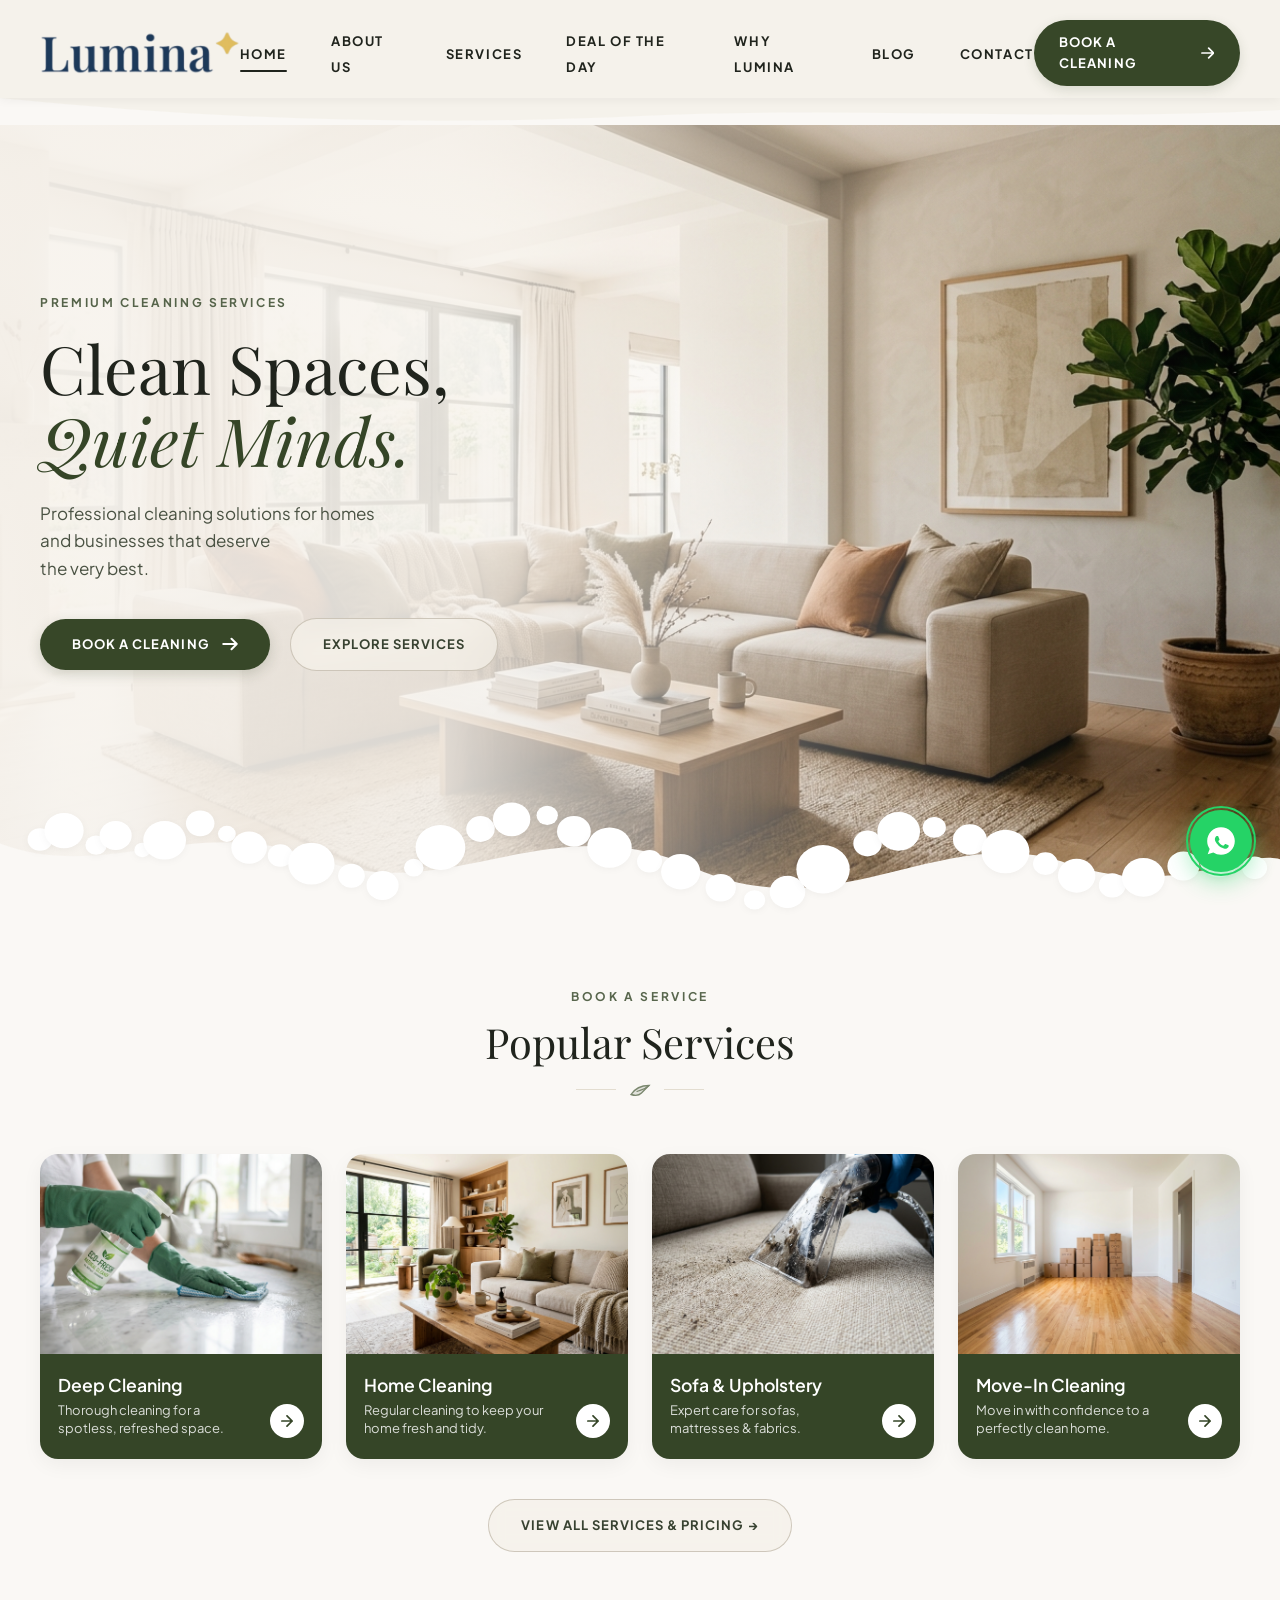
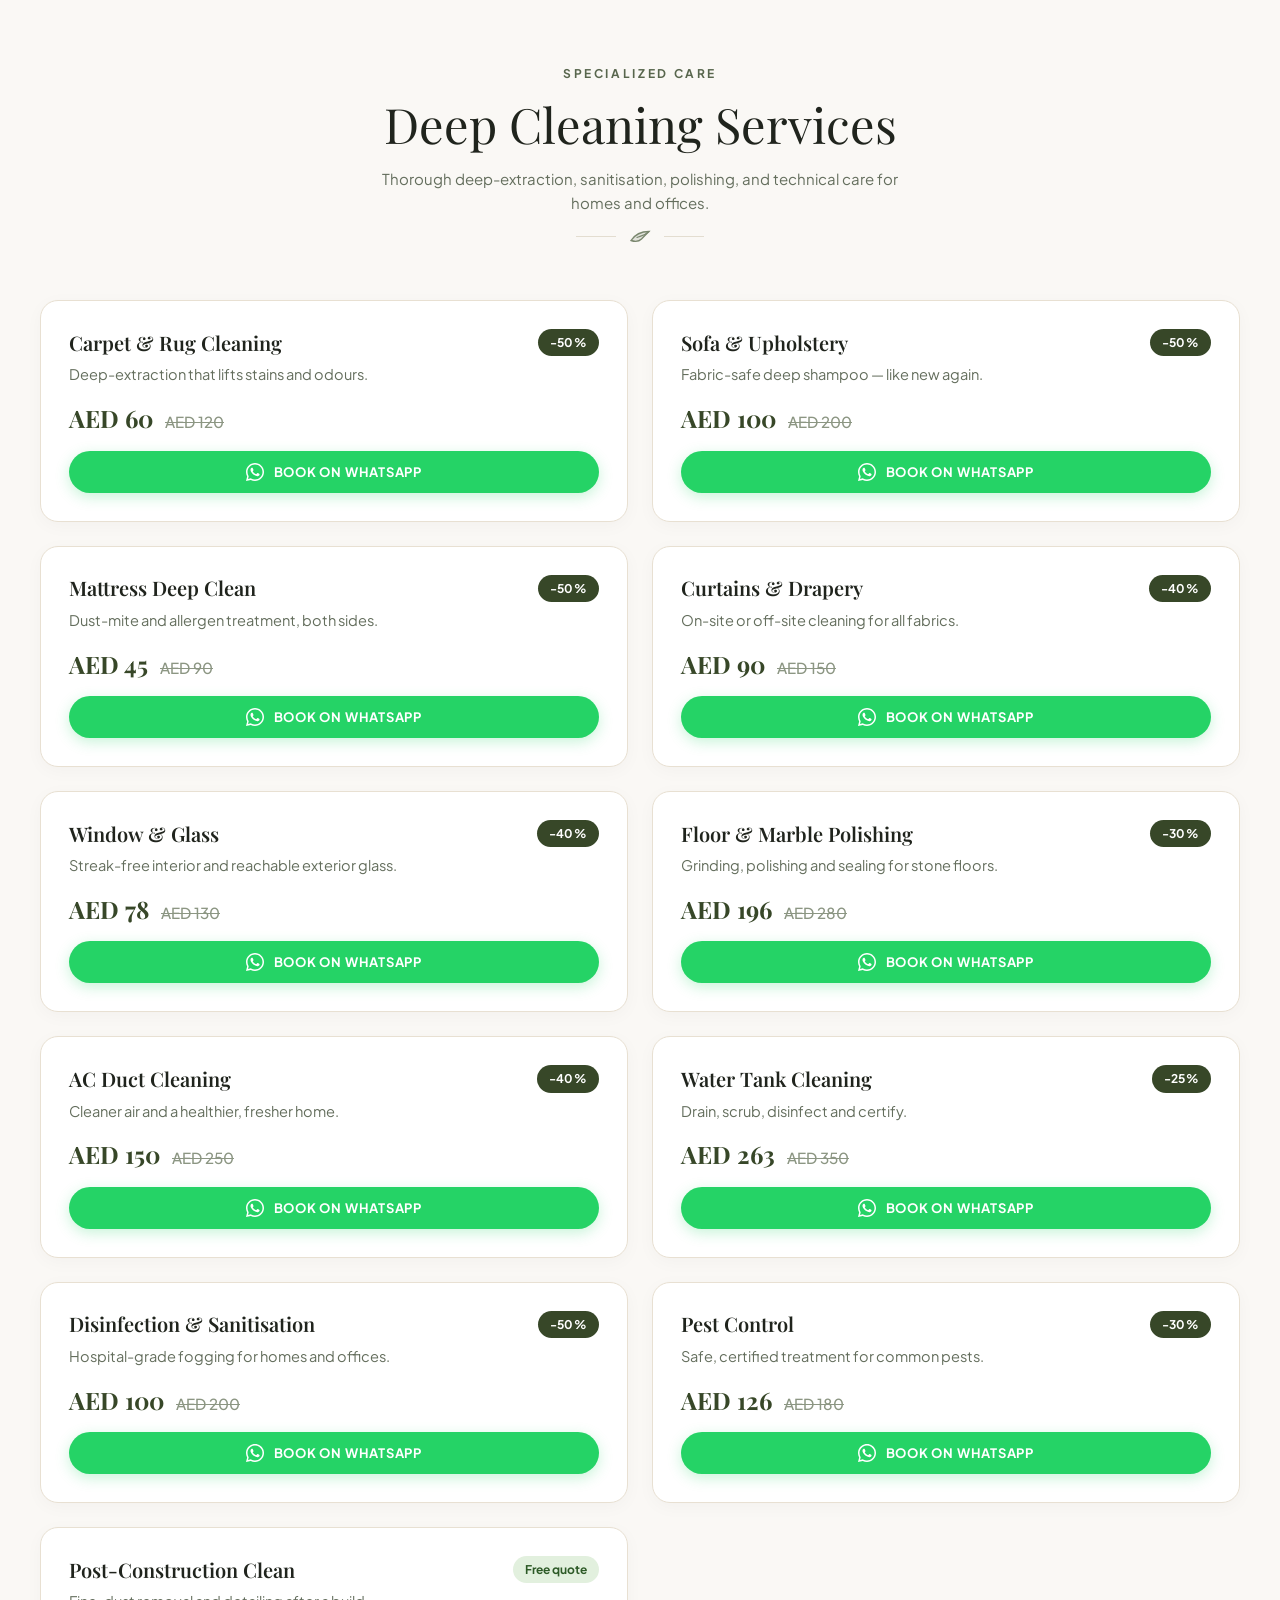
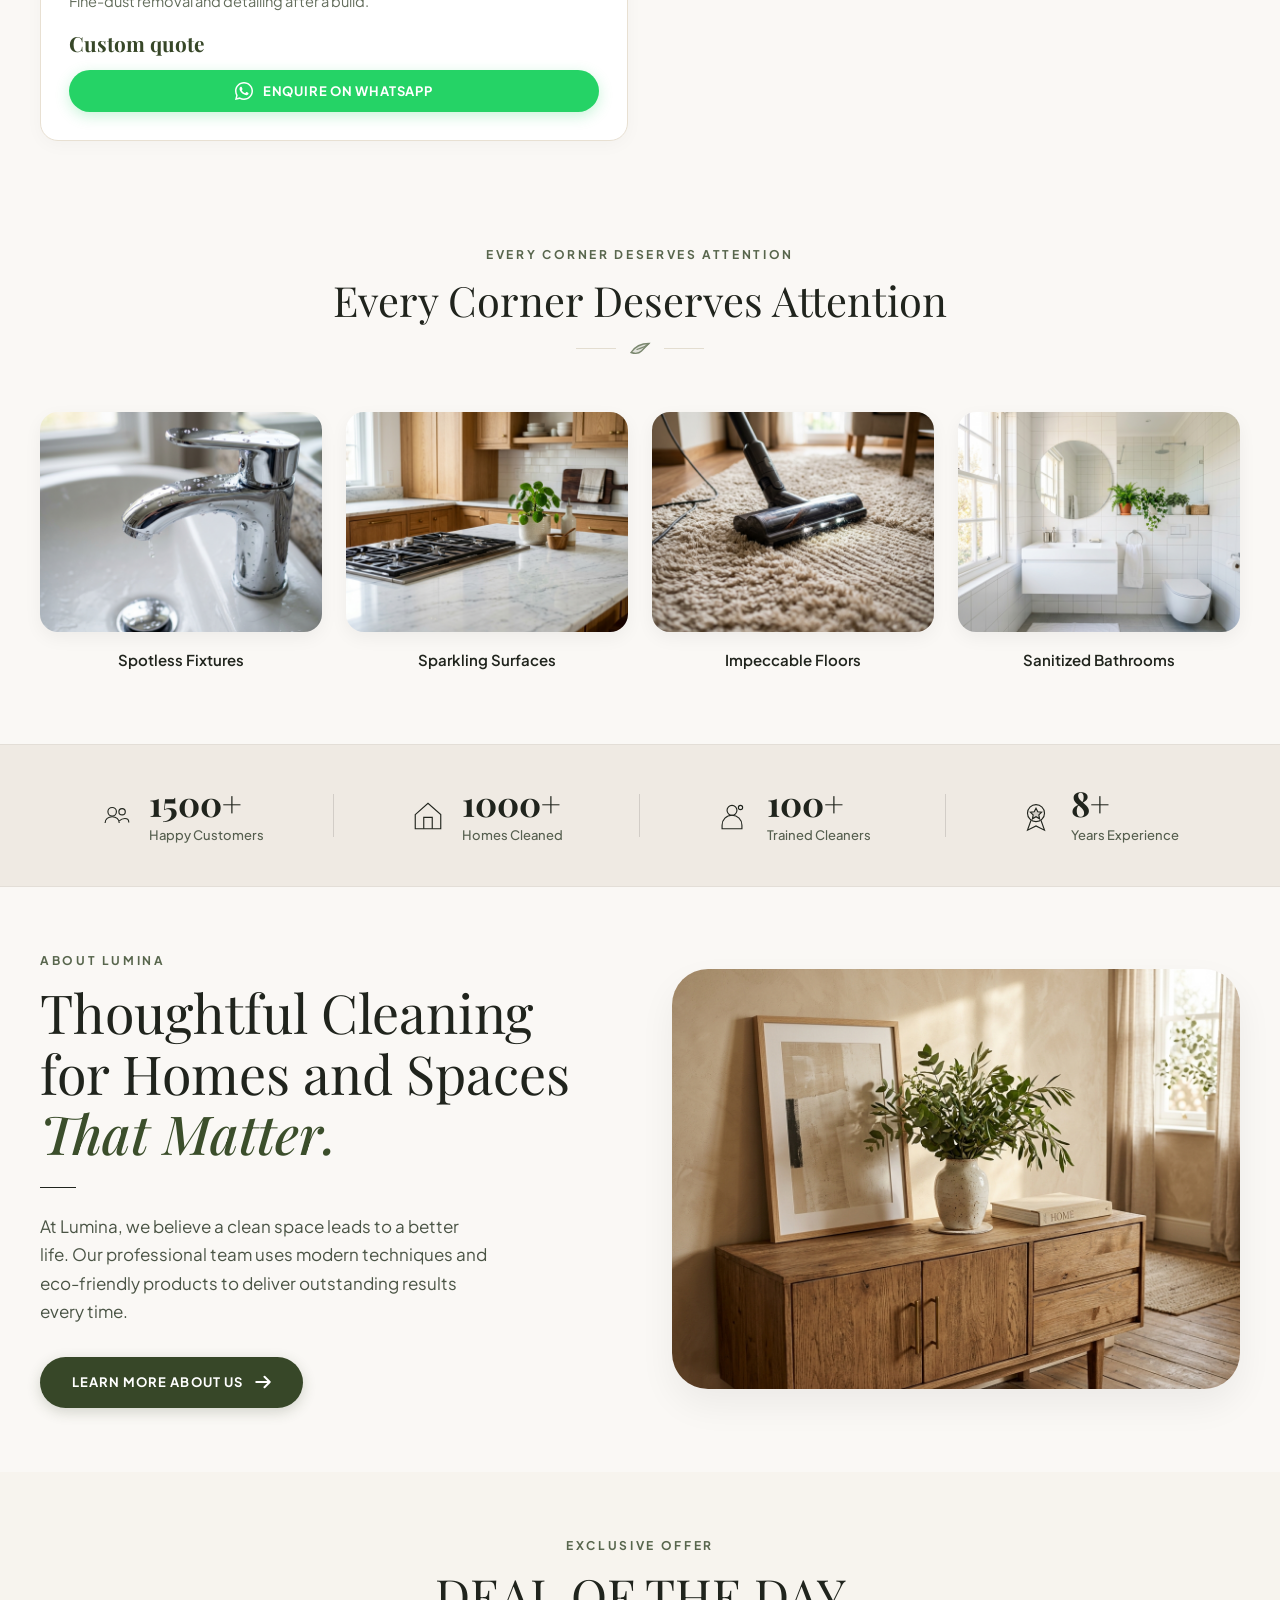
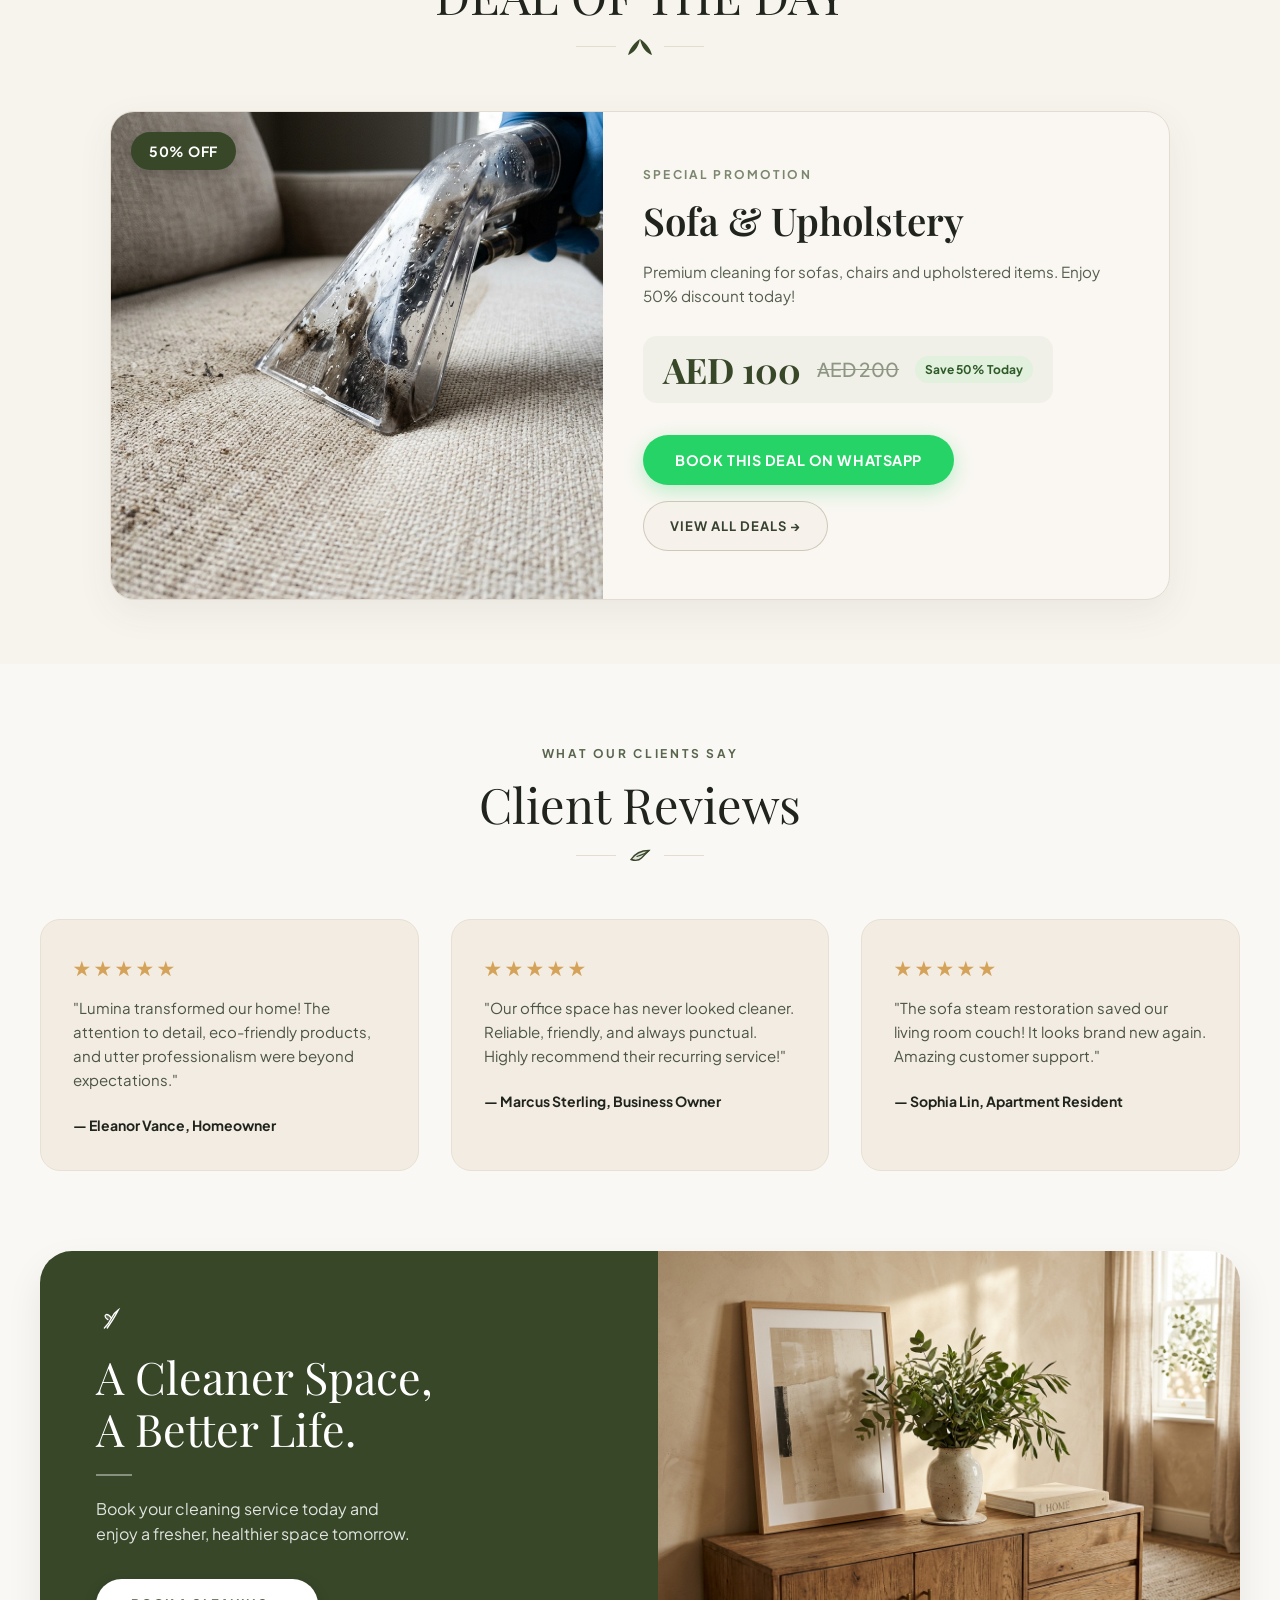
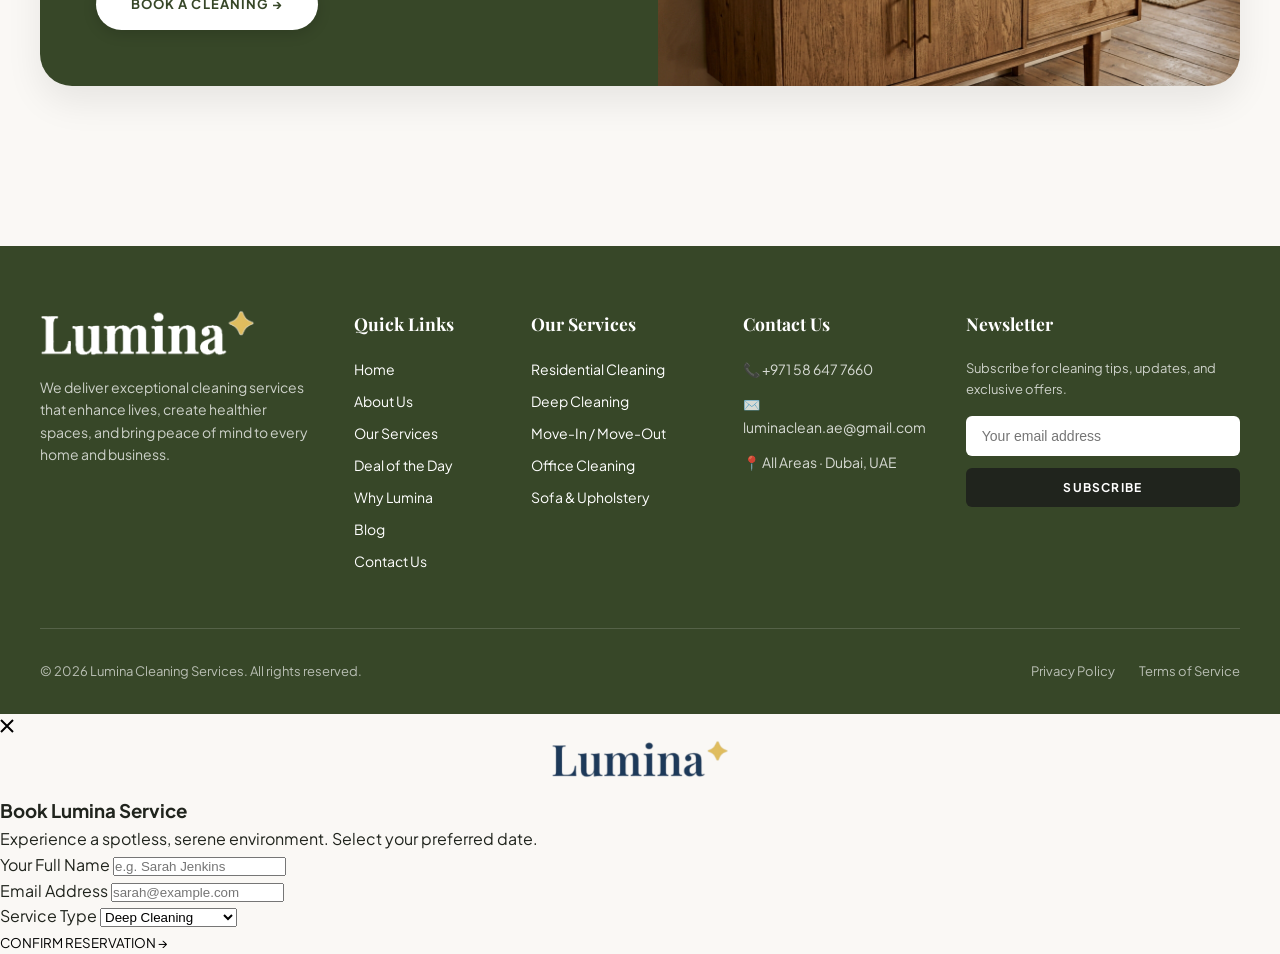
==== commit 7c3dce7b: "Add deep cleaning services and pricing" ====
--- a/index.html
+++ b/index.html
@@ -291,6 +291,297 @@
   </section>
 
   <!-- ==========================================
+       SECTION: DEEP CLEANING SERVICES (11 SERVICES)
+       ========================================== -->
+  <section id="deep-cleaning-list" class="deep-cleaning-section">
+    <div class="section-container">
+      <div class="section-header-center">
+        <span class="section-eyebrow">SPECIALIZED CARE</span>
+        <h2 class="section-title-main">Deep Cleaning Services</h2>
+        <p style="font-size: 0.9375rem; color: #646E5D; max-width: 560px; margin: 0.5rem auto 0 auto;">
+          Thorough deep-extraction, sanitisation, polishing, and technical care for homes and offices.
+        </p>
+        <div class="leaf-divider" style="margin-top: 0.8rem;">
+          <div class="leaf-divider-line"></div>
+          <svg class="leaf-divider-svg" viewBox="0 0 32 20" fill="none" xmlns="http://www.w3.org/2000/svg">
+            <path d="M4 16C8 10 16 4 28 4C28 4 22 10 18 14C14 18 10 18 4 16Z" stroke="#7A876E" stroke-width="1.8" fill="rgba(122, 135, 110, 0.2)" />
+            <path d="M12 12C16 10 22 10 28 4" stroke="#7A876E" stroke-width="1.5" stroke-linecap="round" />
+          </svg>
+          <div class="leaf-divider-line"></div>
+        </div>
+      </div>
+
+      <!-- 11 SERVICES 2-COLUMN GRID (SINGLE-COLUMN ON MOBILE) -->
+      <div class="deep-clean-grid">
+
+        <!-- 1. Carpet & Rug Cleaning -->
+        <div class="deep-clean-card">
+          <div>
+            <div class="deep-clean-header-row">
+              <h3 class="deep-clean-title">Carpet &amp; Rug Cleaning</h3>
+              <span class="deep-clean-discount-badge">-50%</span>
+            </div>
+            <p class="deep-clean-desc">Deep-extraction that lifts stains and odours.</p>
+          </div>
+          <div>
+            <div class="deep-clean-price-row">
+              <span class="deep-clean-price-current">AED 60</span>
+              <span class="deep-clean-price-old">AED 120</span>
+            </div>
+            <button class="btn-deep-clean-wa" onclick="openWhatsAppChat('Hi Lumina Cleaning Services, I would like to book Carpet & Rug Cleaning at AED 60!')">
+              <svg width="18" height="18" viewBox="0 0 24 24" fill="currentColor">
+                <path d="M17.472 14.382c-.297-.149-1.758-.867-2.03-.967-.273-.099-.471-.148-.67.15-.197.297-.767.966-.94 1.164-.173.199-.347.223-.644.075-.297-.15-1.255-.463-2.39-1.475-.883-.788-1.48-1.761-1.653-2.059-.173-.297-.018-.458.13-.606.134-.133.298-.347.446-.521.151-.172.2-.296.3-.495.099-.198.05-.372-.025-.521-.075-.148-.669-1.611-.916-2.206-.242-.579-.487-.501-.669-.51l-.57-.01c-.198 0-.52.074-.792.372s-1.04 1.016-1.04 2.479 1.065 2.876 1.213 3.074c.149.198 2.095 3.2 5.076 4.487.709.306 1.263.489 1.694.626.712.226 1.36.194 1.872.118.571-.085 1.758-.719 2.006-1.413.248-.695.248-1.29.173-1.414-.074-.124-.272-.198-.57-.347z"/>
+                <path d="M12 0C5.373 0 0 5.373 0 12c0 2.119.553 4.11 1.519 5.84L0 24l6.328-1.488C8.01 23.473 9.947 24 12 24c6.627 0 12-5.373 12-12S18.627 0 12 0zm0 22c-1.872 0-3.635-.494-5.17-1.356l-.37-.208-3.754.882.905-3.658-.228-.382C2.478 15.719 2 13.918 2 12 2 6.486 6.486 2 12 2s10 4.486 10 10-4.486 10-10 10z"/>
+              </svg>
+              <span>BOOK ON WHATSAPP</span>
+            </button>
+          </div>
+        </div>
+
+        <!-- 2. Sofa & Upholstery -->
+        <div class="deep-clean-card">
+          <div>
+            <div class="deep-clean-header-row">
+              <h3 class="deep-clean-title">Sofa &amp; Upholstery</h3>
+              <span class="deep-clean-discount-badge">-50%</span>
+            </div>
+            <p class="deep-clean-desc">Fabric-safe deep shampoo — like new again.</p>
+          </div>
+          <div>
+            <div class="deep-clean-price-row">
+              <span class="deep-clean-price-current">AED 100</span>
+              <span class="deep-clean-price-old">AED 200</span>
+            </div>
+            <button class="btn-deep-clean-wa" onclick="openWhatsAppChat('Hi Lumina Cleaning Services, I would like to book Sofa & Upholstery cleaning at AED 100!')">
+              <svg width="18" height="18" viewBox="0 0 24 24" fill="currentColor">
+                <path d="M17.472 14.382c-.297-.149-1.758-.867-2.03-.967-.273-.099-.471-.148-.67.15-.197.297-.767.966-.94 1.164-.173.199-.347.223-.644.075-.297-.15-1.255-.463-2.39-1.475-.883-.788-1.48-1.761-1.653-2.059-.173-.297-.018-.458.13-.606.134-.133.298-.347.446-.521.151-.172.2-.296.3-.495.099-.198.05-.372-.025-.521-.075-.148-.669-1.611-.916-2.206-.242-.579-.487-.501-.669-.51l-.57-.01c-.198 0-.52.074-.792.372s-1.04 1.016-1.04 2.479 1.065 2.876 1.213 3.074c.149.198 2.095 3.2 5.076 4.487.709.306 1.263.489 1.694.626.712.226 1.36.194 1.872.118.571-.085 1.758-.719 2.006-1.413.248-.695.248-1.29.173-1.414-.074-.124-.272-.198-.57-.347z"/>
+                <path d="M12 0C5.373 0 0 5.373 0 12c0 2.119.553 4.11 1.519 5.84L0 24l6.328-1.488C8.01 23.473 9.947 24 12 24c6.627 0 12-5.373 12-12S18.627 0 12 0zm0 22c-1.872 0-3.635-.494-5.17-1.356l-.37-.208-3.754.882.905-3.658-.228-.382C2.478 15.719 2 13.918 2 12 2 6.486 6.486 2 12 2s10 4.486 10 10-4.486 10-10 10z"/>
+              </svg>
+              <span>BOOK ON WHATSAPP</span>
+            </button>
+          </div>
+        </div>
+
+        <!-- 3. Mattress Deep Clean -->
+        <div class="deep-clean-card">
+          <div>
+            <div class="deep-clean-header-row">
+              <h3 class="deep-clean-title">Mattress Deep Clean</h3>
+              <span class="deep-clean-discount-badge">-50%</span>
+            </div>
+            <p class="deep-clean-desc">Dust-mite and allergen treatment, both sides.</p>
+          </div>
+          <div>
+            <div class="deep-clean-price-row">
+              <span class="deep-clean-price-current">AED 45</span>
+              <span class="deep-clean-price-old">AED 90</span>
+            </div>
+            <button class="btn-deep-clean-wa" onclick="openWhatsAppChat('Hi Lumina Cleaning Services, I would like to book Mattress Deep Clean at AED 45!')">
+              <svg width="18" height="18" viewBox="0 0 24 24" fill="currentColor">
+                <path d="M17.472 14.382c-.297-.149-1.758-.867-2.03-.967-.273-.099-.471-.148-.67.15-.197.297-.767.966-.94 1.164-.173.199-.347.223-.644.075-.297-.15-1.255-.463-2.39-1.475-.883-.788-1.48-1.761-1.653-2.059-.173-.297-.018-.458.13-.606.134-.133.298-.347.446-.521.151-.172.2-.296.3-.495.099-.198.05-.372-.025-.521-.075-.148-.669-1.611-.916-2.206-.242-.579-.487-.501-.669-.51l-.57-.01c-.198 0-.52.074-.792.372s-1.04 1.016-1.04 2.479 1.065 2.876 1.213 3.074c.149.198 2.095 3.2 5.076 4.487.709.306 1.263.489 1.694.626.712.226 1.36.194 1.872.118.571-.085 1.758-.719 2.006-1.413.248-.695.248-1.29.173-1.414-.074-.124-.272-.198-.57-.347z"/>
+                <path d="M12 0C5.373 0 0 5.373 0 12c0 2.119.553 4.11 1.519 5.84L0 24l6.328-1.488C8.01 23.473 9.947 24 12 24c6.627 0 12-5.373 12-12S18.627 0 12 0zm0 22c-1.872 0-3.635-.494-5.17-1.356l-.37-.208-3.754.882.905-3.658-.228-.382C2.478 15.719 2 13.918 2 12 2 6.486 6.486 2 12 2s10 4.486 10 10-4.486 10-10 10z"/>
+              </svg>
+              <span>BOOK ON WHATSAPP</span>
+            </button>
+          </div>
+        </div>
+
+        <!-- 4. Curtains & Drapery -->
+        <div class="deep-clean-card">
+          <div>
+            <div class="deep-clean-header-row">
+              <h3 class="deep-clean-title">Curtains &amp; Drapery</h3>
+              <span class="deep-clean-discount-badge">-40%</span>
+            </div>
+            <p class="deep-clean-desc">On-site or off-site cleaning for all fabrics.</p>
+          </div>
+          <div>
+            <div class="deep-clean-price-row">
+              <span class="deep-clean-price-current">AED 90</span>
+              <span class="deep-clean-price-old">AED 150</span>
+            </div>
+            <button class="btn-deep-clean-wa" onclick="openWhatsAppChat('Hi Lumina Cleaning Services, I would like to book Curtains & Drapery cleaning at AED 90!')">
+              <svg width="18" height="18" viewBox="0 0 24 24" fill="currentColor">
+                <path d="M17.472 14.382c-.297-.149-1.758-.867-2.03-.967-.273-.099-.471-.148-.67.15-.197.297-.767.966-.94 1.164-.173.199-.347.223-.644.075-.297-.15-1.255-.463-2.39-1.475-.883-.788-1.48-1.761-1.653-2.059-.173-.297-.018-.458.13-.606.134-.133.298-.347.446-.521.151-.172.2-.296.3-.495.099-.198.05-.372-.025-.521-.075-.148-.669-1.611-.916-2.206-.242-.579-.487-.501-.669-.51l-.57-.01c-.198 0-.52.074-.792.372s-1.04 1.016-1.04 2.479 1.065 2.876 1.213 3.074c.149.198 2.095 3.2 5.076 4.487.709.306 1.263.489 1.694.626.712.226 1.36.194 1.872.118.571-.085 1.758-.719 2.006-1.413.248-.695.248-1.29.173-1.414-.074-.124-.272-.198-.57-.347z"/>
+                <path d="M12 0C5.373 0 0 5.373 0 12c0 2.119.553 4.11 1.519 5.84L0 24l6.328-1.488C8.01 23.473 9.947 24 12 24c6.627 0 12-5.373 12-12S18.627 0 12 0zm0 22c-1.872 0-3.635-.494-5.17-1.356l-.37-.208-3.754.882.905-3.658-.228-.382C2.478 15.719 2 13.918 2 12 2 6.486 6.486 2 12 2s10 4.486 10 10-4.486 10-10 10z"/>
+              </svg>
+              <span>BOOK ON WHATSAPP</span>
+            </button>
+          </div>
+        </div>
+
+        <!-- 5. Window & Glass -->
+        <div class="deep-clean-card">
+          <div>
+            <div class="deep-clean-header-row">
+              <h3 class="deep-clean-title">Window &amp; Glass</h3>
+              <span class="deep-clean-discount-badge">-40%</span>
+            </div>
+            <p class="deep-clean-desc">Streak-free interior and reachable exterior glass.</p>
+          </div>
+          <div>
+            <div class="deep-clean-price-row">
+              <span class="deep-clean-price-current">AED 78</span>
+              <span class="deep-clean-price-old">AED 130</span>
+            </div>
+            <button class="btn-deep-clean-wa" onclick="openWhatsAppChat('Hi Lumina Cleaning Services, I would like to book Window & Glass cleaning at AED 78!')">
+              <svg width="18" height="18" viewBox="0 0 24 24" fill="currentColor">
+                <path d="M17.472 14.382c-.297-.149-1.758-.867-2.03-.967-.273-.099-.471-.148-.67.15-.197.297-.767.966-.94 1.164-.173.199-.347.223-.644.075-.297-.15-1.255-.463-2.39-1.475-.883-.788-1.48-1.761-1.653-2.059-.173-.297-.018-.458.13-.606.134-.133.298-.347.446-.521.151-.172.2-.296.3-.495.099-.198.05-.372-.025-.521-.075-.148-.669-1.611-.916-2.206-.242-.579-.487-.501-.669-.51l-.57-.01c-.198 0-.52.074-.792.372s-1.04 1.016-1.04 2.479 1.065 2.876 1.213 3.074c.149.198 2.095 3.2 5.076 4.487.709.306 1.263.489 1.694.626.712.226 1.36.194 1.872.118.571-.085 1.758-.719 2.006-1.413.248-.695.248-1.29.173-1.414-.074-.124-.272-.198-.57-.347z"/>
+                <path d="M12 0C5.373 0 0 5.373 0 12c0 2.119.553 4.11 1.519 5.84L0 24l6.328-1.488C8.01 23.473 9.947 24 12 24c6.627 0 12-5.373 12-12S18.627 0 12 0zm0 22c-1.872 0-3.635-.494-5.17-1.356l-.37-.208-3.754.882.905-3.658-.228-.382C2.478 15.719 2 13.918 2 12 2 6.486 6.486 2 12 2s10 4.486 10 10-4.486 10-10 10z"/>
+              </svg>
+              <span>BOOK ON WHATSAPP</span>
+            </button>
+          </div>
+        </div>
+
+        <!-- 6. Floor & Marble Polishing -->
+        <div class="deep-clean-card">
+          <div>
+            <div class="deep-clean-header-row">
+              <h3 class="deep-clean-title">Floor &amp; Marble Polishing</h3>
+              <span class="deep-clean-discount-badge">-30%</span>
+            </div>
+            <p class="deep-clean-desc">Grinding, polishing and sealing for stone floors.</p>
+          </div>
+          <div>
+            <div class="deep-clean-price-row">
+              <span class="deep-clean-price-current">AED 196</span>
+              <span class="deep-clean-price-old">AED 280</span>
+            </div>
+            <button class="btn-deep-clean-wa" onclick="openWhatsAppChat('Hi Lumina Cleaning Services, I would like to book Floor & Marble Polishing at AED 196!')">
+              <svg width="18" height="18" viewBox="0 0 24 24" fill="currentColor">
+                <path d="M17.472 14.382c-.297-.149-1.758-.867-2.03-.967-.273-.099-.471-.148-.67.15-.197.297-.767.966-.94 1.164-.173.199-.347.223-.644.075-.297-.15-1.255-.463-2.39-1.475-.883-.788-1.48-1.761-1.653-2.059-.173-.297-.018-.458.13-.606.134-.133.298-.347.446-.521.151-.172.2-.296.3-.495.099-.198.05-.372-.025-.521-.075-.148-.669-1.611-.916-2.206-.242-.579-.487-.501-.669-.51l-.57-.01c-.198 0-.52.074-.792.372s-1.04 1.016-1.04 2.479 1.065 2.876 1.213 3.074c.149.198 2.095 3.2 5.076 4.487.709.306 1.263.489 1.694.626.712.226 1.36.194 1.872.118.571-.085 1.758-.719 2.006-1.413.248-.695.248-1.29.173-1.414-.074-.124-.272-.198-.57-.347z"/>
+                <path d="M12 0C5.373 0 0 5.373 0 12c0 2.119.553 4.11 1.519 5.84L0 24l6.328-1.488C8.01 23.473 9.947 24 12 24c6.627 0 12-5.373 12-12S18.627 0 12 0zm0 22c-1.872 0-3.635-.494-5.17-1.356l-.37-.208-3.754.882.905-3.658-.228-.382C2.478 15.719 2 13.918 2 12 2 6.486 6.486 2 12 2s10 4.486 10 10-4.486 10-10 10z"/>
+              </svg>
+              <span>BOOK ON WHATSAPP</span>
+            </button>
+          </div>
+        </div>
+
+        <!-- 7. AC Duct Cleaning -->
+        <div class="deep-clean-card">
+          <div>
+            <div class="deep-clean-header-row">
+              <h3 class="deep-clean-title">AC Duct Cleaning</h3>
+              <span class="deep-clean-discount-badge">-40%</span>
+            </div>
+            <p class="deep-clean-desc">Cleaner air and a healthier, fresher home.</p>
+          </div>
+          <div>
+            <div class="deep-clean-price-row">
+              <span class="deep-clean-price-current">AED 150</span>
+              <span class="deep-clean-price-old">AED 250</span>
+            </div>
+            <button class="btn-deep-clean-wa" onclick="openWhatsAppChat('Hi Lumina Cleaning Services, I would like to book AC Duct Cleaning at AED 150!')">
+              <svg width="18" height="18" viewBox="0 0 24 24" fill="currentColor">
+                <path d="M17.472 14.382c-.297-.149-1.758-.867-2.03-.967-.273-.099-.471-.148-.67.15-.197.297-.767.966-.94 1.164-.173.199-.347.223-.644.075-.297-.15-1.255-.463-2.39-1.475-.883-.788-1.48-1.761-1.653-2.059-.173-.297-.018-.458.13-.606.134-.133.298-.347.446-.521.151-.172.2-.296.3-.495.099-.198.05-.372-.025-.521-.075-.148-.669-1.611-.916-2.206-.242-.579-.487-.501-.669-.51l-.57-.01c-.198 0-.52.074-.792.372s-1.04 1.016-1.04 2.479 1.065 2.876 1.213 3.074c.149.198 2.095 3.2 5.076 4.487.709.306 1.263.489 1.694.626.712.226 1.36.194 1.872.118.571-.085 1.758-.719 2.006-1.413.248-.695.248-1.29.173-1.414-.074-.124-.272-.198-.57-.347z"/>
+                <path d="M12 0C5.373 0 0 5.373 0 12c0 2.119.553 4.11 1.519 5.84L0 24l6.328-1.488C8.01 23.473 9.947 24 12 24c6.627 0 12-5.373 12-12S18.627 0 12 0zm0 22c-1.872 0-3.635-.494-5.17-1.356l-.37-.208-3.754.882.905-3.658-.228-.382C2.478 15.719 2 13.918 2 12 2 6.486 6.486 2 12 2s10 4.486 10 10-4.486 10-10 10z"/>
+              </svg>
+              <span>BOOK ON WHATSAPP</span>
+            </button>
+          </div>
+        </div>
+
+        <!-- 8. Water Tank Cleaning -->
+        <div class="deep-clean-card">
+          <div>
+            <div class="deep-clean-header-row">
+              <h3 class="deep-clean-title">Water Tank Cleaning</h3>
+              <span class="deep-clean-discount-badge">-25%</span>
+            </div>
+            <p class="deep-clean-desc">Drain, scrub, disinfect and certify.</p>
+          </div>
+          <div>
+            <div class="deep-clean-price-row">
+              <span class="deep-clean-price-current">AED 263</span>
+              <span class="deep-clean-price-old">AED 350</span>
+            </div>
+            <button class="btn-deep-clean-wa" onclick="openWhatsAppChat('Hi Lumina Cleaning Services, I would like to book Water Tank Cleaning at AED 263!')">
+              <svg width="18" height="18" viewBox="0 0 24 24" fill="currentColor">
+                <path d="M17.472 14.382c-.297-.149-1.758-.867-2.03-.967-.273-.099-.471-.148-.67.15-.197.297-.767.966-.94 1.164-.173.199-.347.223-.644.075-.297-.15-1.255-.463-2.39-1.475-.883-.788-1.48-1.761-1.653-2.059-.173-.297-.018-.458.13-.606.134-.133.298-.347.446-.521.151-.172.2-.296.3-.495.099-.198.05-.372-.025-.521-.075-.148-.669-1.611-.916-2.206-.242-.579-.487-.501-.669-.51l-.57-.01c-.198 0-.52.074-.792.372s-1.04 1.016-1.04 2.479 1.065 2.876 1.213 3.074c.149.198 2.095 3.2 5.076 4.487.709.306 1.263.489 1.694.626.712.226 1.36.194 1.872.118.571-.085 1.758-.719 2.006-1.413.248-.695.248-1.29.173-1.414-.074-.124-.272-.198-.57-.347z"/>
+                <path d="M12 0C5.373 0 0 5.373 0 12c0 2.119.553 4.11 1.519 5.84L0 24l6.328-1.488C8.01 23.473 9.947 24 12 24c6.627 0 12-5.373 12-12S18.627 0 12 0zm0 22c-1.872 0-3.635-.494-5.17-1.356l-.37-.208-3.754.882.905-3.658-.228-.382C2.478 15.719 2 13.918 2 12 2 6.486 6.486 2 12 2s10 4.486 10 10-4.486 10-10 10z"/>
+              </svg>
+              <span>BOOK ON WHATSAPP</span>
+            </button>
+          </div>
+        </div>
+
+        <!-- 9. Disinfection & Sanitisation -->
+        <div class="deep-clean-card">
+          <div>
+            <div class="deep-clean-header-row">
+              <h3 class="deep-clean-title">Disinfection &amp; Sanitisation</h3>
+              <span class="deep-clean-discount-badge">-50%</span>
+            </div>
+            <p class="deep-clean-desc">Hospital-grade fogging for homes and offices.</p>
+          </div>
+          <div>
+            <div class="deep-clean-price-row">
+              <span class="deep-clean-price-current">AED 100</span>
+              <span class="deep-clean-price-old">AED 200</span>
+            </div>
+            <button class="btn-deep-clean-wa" onclick="openWhatsAppChat('Hi Lumina Cleaning Services, I would like to book Disinfection & Sanitisation at AED 100!')">
+              <svg width="18" height="18" viewBox="0 0 24 24" fill="currentColor">
+                <path d="M17.472 14.382c-.297-.149-1.758-.867-2.03-.967-.273-.099-.471-.148-.67.15-.197.297-.767.966-.94 1.164-.173.199-.347.223-.644.075-.297-.15-1.255-.463-2.39-1.475-.883-.788-1.48-1.761-1.653-2.059-.173-.297-.018-.458.13-.606.134-.133.298-.347.446-.521.151-.172.2-.296.3-.495.099-.198.05-.372-.025-.521-.075-.148-.669-1.611-.916-2.206-.242-.579-.487-.501-.669-.51l-.57-.01c-.198 0-.52.074-.792.372s-1.04 1.016-1.04 2.479 1.065 2.876 1.213 3.074c.149.198 2.095 3.2 5.076 4.487.709.306 1.263.489 1.694.626.712.226 1.36.194 1.872.118.571-.085 1.758-.719 2.006-1.413.248-.695.248-1.29.173-1.414-.074-.124-.272-.198-.57-.347z"/>
+                <path d="M12 0C5.373 0 0 5.373 0 12c0 2.119.553 4.11 1.519 5.84L0 24l6.328-1.488C8.01 23.473 9.947 24 12 24c6.627 0 12-5.373 12-12S18.627 0 12 0zm0 22c-1.872 0-3.635-.494-5.17-1.356l-.37-.208-3.754.882.905-3.658-.228-.382C2.478 15.719 2 13.918 2 12 2 6.486 6.486 2 12 2s10 4.486 10 10-4.486 10-10 10z"/>
+              </svg>
+              <span>BOOK ON WHATSAPP</span>
+            </button>
+          </div>
+        </div>
+
+        <!-- 10. Pest Control -->
+        <div class="deep-clean-card">
+          <div>
+            <div class="deep-clean-header-row">
+              <h3 class="deep-clean-title">Pest Control</h3>
+              <span class="deep-clean-discount-badge">-30%</span>
+            </div>
+            <p class="deep-clean-desc">Safe, certified treatment for common pests.</p>
+          </div>
+          <div>
+            <div class="deep-clean-price-row">
+              <span class="deep-clean-price-current">AED 126</span>
+              <span class="deep-clean-price-old">AED 180</span>
+            </div>
+            <button class="btn-deep-clean-wa" onclick="openWhatsAppChat('Hi Lumina Cleaning Services, I would like to book Pest Control at AED 126!')">
+              <svg width="18" height="18" viewBox="0 0 24 24" fill="currentColor">
+                <path d="M17.472 14.382c-.297-.149-1.758-.867-2.03-.967-.273-.099-.471-.148-.67.15-.197.297-.767.966-.94 1.164-.173.199-.347.223-.644.075-.297-.15-1.255-.463-2.39-1.475-.883-.788-1.48-1.761-1.653-2.059-.173-.297-.018-.458.13-.606.134-.133.298-.347.446-.521.151-.172.2-.296.3-.495.099-.198.05-.372-.025-.521-.075-.148-.669-1.611-.916-2.206-.242-.579-.487-.501-.669-.51l-.57-.01c-.198 0-.52.074-.792.372s-1.04 1.016-1.04 2.479 1.065 2.876 1.213 3.074c.149.198 2.095 3.2 5.076 4.487.709.306 1.263.489 1.694.626.712.226 1.36.194 1.872.118.571-.085 1.758-.719 2.006-1.413.248-.695.248-1.29.173-1.414-.074-.124-.272-.198-.57-.347z"/>
+                <path d="M12 0C5.373 0 0 5.373 0 12c0 2.119.553 4.11 1.519 5.84L0 24l6.328-1.488C8.01 23.473 9.947 24 12 24c6.627 0 12-5.373 12-12S18.627 0 12 0zm0 22c-1.872 0-3.635-.494-5.17-1.356l-.37-.208-3.754.882.905-3.658-.228-.382C2.478 15.719 2 13.918 2 12 2 6.486 6.486 2 12 2s10 4.486 10 10-4.486 10-10 10z"/>
+              </svg>
+              <span>BOOK ON WHATSAPP</span>
+            </button>
+          </div>
+        </div>
+
+        <!-- 11. Post-Construction Clean -->
+        <div class="deep-clean-card">
+          <div>
+            <div class="deep-clean-header-row">
+              <h3 class="deep-clean-title">Post-Construction Clean</h3>
+              <span class="deep-clean-badge-quote">Free quote</span>
+            </div>
+            <p class="deep-clean-desc">Fine-dust removal and detailing after a build.</p>
+          </div>
+          <div>
+            <div class="deep-clean-price-row">
+              <span class="deep-clean-price-quote">Custom quote</span>
+            </div>
+            <button class="btn-deep-clean-wa" onclick="openWhatsAppChat('Hi Lumina Cleaning Services, I would like an enquiry & free quote for Post-Construction Clean!')">
+              <svg width="18" height="18" viewBox="0 0 24 24" fill="currentColor">
+                <path d="M17.472 14.382c-.297-.149-1.758-.867-2.03-.967-.273-.099-.471-.148-.67.15-.197.297-.767.966-.94 1.164-.173.199-.347.223-.644.075-.297-.15-1.255-.463-2.39-1.475-.883-.788-1.48-1.761-1.653-2.059-.173-.297-.018-.458.13-.606.134-.133.298-.347.446-.521.151-.172.2-.296.3-.495.099-.198.05-.372-.025-.521-.075-.148-.669-1.611-.916-2.206-.242-.579-.487-.501-.669-.51l-.57-.01c-.198 0-.52.074-.792.372s-1.04 1.016-1.04 2.479 1.065 2.876 1.213 3.074c.149.198 2.095 3.2 5.076 4.487.709.306 1.263.489 1.694.626.712.226 1.36.194 1.872.118.571-.085 1.758-.719 2.006-1.413.248-.695.248-1.29.173-1.414-.074-.124-.272-.198-.57-.347z"/>
+                <path d="M12 0C5.373 0 0 5.373 0 12c0 2.119.553 4.11 1.519 5.84L0 24l6.328-1.488C8.01 23.473 9.947 24 12 24c6.627 0 12-5.373 12-12S18.627 0 12 0zm0 22c-1.872 0-3.635-.494-5.17-1.356l-.37-.208-3.754.882.905-3.658-.228-.382C2.478 15.719 2 13.918 2 12 2 6.486 6.486 2 12 2s10 4.486 10 10-4.486 10-10 10z"/>
+              </svg>
+              <span>ENQUIRE ON WHATSAPP</span>
+            </button>
+          </div>
+        </div>
+
+      </div>
+    </div>
+  </section>
+
+  <!-- ==========================================
        SECTION: EVERY CORNER DESERVES ATTENTION
        ========================================== -->
   <section class="corners-section">
--- a/styles.css
+++ b/styles.css
@@ -3564,3 +3564,148 @@
   }
 }
 
+/* ==========================================================================
+   DEEP CLEANING SECTION (11 SPECIALIZED SERVICES)
+   ========================================================================== */
+.deep-cleaning-section {
+  padding: 4rem 0;
+  background-color: var(--bg-cream);
+}
+
+.deep-clean-grid {
+  display: grid;
+  grid-template-columns: repeat(2, 1fr);
+  gap: 1.5rem;
+  margin-top: 2.5rem;
+}
+
+.deep-clean-card {
+  background-color: #FFFFFF;
+  border: 1px solid #E8E0D2;
+  border-radius: 18px;
+  padding: 1.75rem;
+  display: flex;
+  flex-direction: column;
+  justify-content: space-between;
+  box-shadow: 0 4px 18px rgba(0, 0, 0, 0.03);
+  transition: transform 0.3s ease, box-shadow 0.3s ease, border-color 0.3s ease;
+}
+
+.deep-clean-card:hover {
+  transform: translateY(-3px);
+  box-shadow: 0 10px 28px rgba(53, 69, 39, 0.08);
+  border-color: #C8BFB0;
+}
+
+.deep-clean-header-row {
+  display: flex;
+  align-items: center;
+  justify-content: space-between;
+  gap: 0.75rem;
+  margin-bottom: 0.5rem;
+}
+
+.deep-clean-title {
+  font-family: var(--font-serif, 'Playfair Display', Georgia, serif);
+  font-size: 1.25rem;
+  font-weight: 600;
+  color: var(--color-text-dark, #20241D);
+  line-height: 1.3;
+}
+
+.deep-clean-discount-badge {
+  background-color: #374728;
+  color: #FFFFFF;
+  font-family: var(--font-sans, 'Plus Jakarta Sans', sans-serif);
+  font-size: 0.75rem;
+  font-weight: 700;
+  padding: 4px 12px;
+  border-radius: 20px;
+  white-space: nowrap;
+  letter-spacing: 0.03em;
+}
+
+.deep-clean-badge-quote {
+  background-color: #E2F0DE;
+  color: #2D5A27;
+  font-family: var(--font-sans, 'Plus Jakarta Sans', sans-serif);
+  font-size: 0.75rem;
+  font-weight: 700;
+  padding: 4px 12px;
+  border-radius: 20px;
+  white-space: nowrap;
+}
+
+.deep-clean-desc {
+  font-family: var(--font-sans, 'Plus Jakarta Sans', sans-serif);
+  font-size: 0.9125rem;
+  color: #646E5D;
+  line-height: 1.5;
+  margin-bottom: 1.25rem;
+}
+
+.deep-clean-price-row {
+  display: flex;
+  align-items: baseline;
+  gap: 0.75rem;
+  margin-bottom: 1rem;
+}
+
+.deep-clean-price-current {
+  font-family: var(--font-serif, 'Playfair Display', Georgia, serif);
+  font-size: 1.5rem;
+  font-weight: 700;
+  color: #374728;
+  line-height: 1;
+}
+
+.deep-clean-price-quote {
+  font-family: var(--font-serif, 'Playfair Display', Georgia, serif);
+  font-size: 1.3rem;
+  font-weight: 700;
+  color: #374728;
+  line-height: 1;
+}
+
+.deep-clean-price-old {
+  font-family: var(--font-sans, 'Plus Jakarta Sans', sans-serif);
+  font-size: 0.95rem;
+  color: #8C9683;
+  text-decoration: line-through;
+  font-weight: 500;
+}
+
+.btn-deep-clean-wa {
+  display: inline-flex;
+  align-items: center;
+  justify-content: center;
+  gap: 0.6rem;
+  background-color: #25D366;
+  color: #FFFFFF;
+  font-family: var(--font-sans, 'Plus Jakarta Sans', sans-serif);
+  font-size: 0.8125rem;
+  font-weight: 700;
+  letter-spacing: 0.06em;
+  text-transform: uppercase;
+  padding: 0.75rem 1.25rem;
+  border-radius: 50px;
+  border: none;
+  cursor: pointer;
+  width: 100%;
+  box-shadow: 0 4px 14px rgba(37, 211, 102, 0.25);
+  transition: background-color 0.25s ease, transform 0.25s ease, box-shadow 0.25s ease;
+}
+
+.btn-deep-clean-wa:hover {
+  background-color: #1DA851;
+  transform: translateY(-1px);
+  box-shadow: 0 8px 20px rgba(37, 211, 102, 0.35);
+}
+
+@media (max-width: 768px) {
+  .deep-clean-grid {
+    grid-template-columns: 1fr;
+  }
+}
+
+
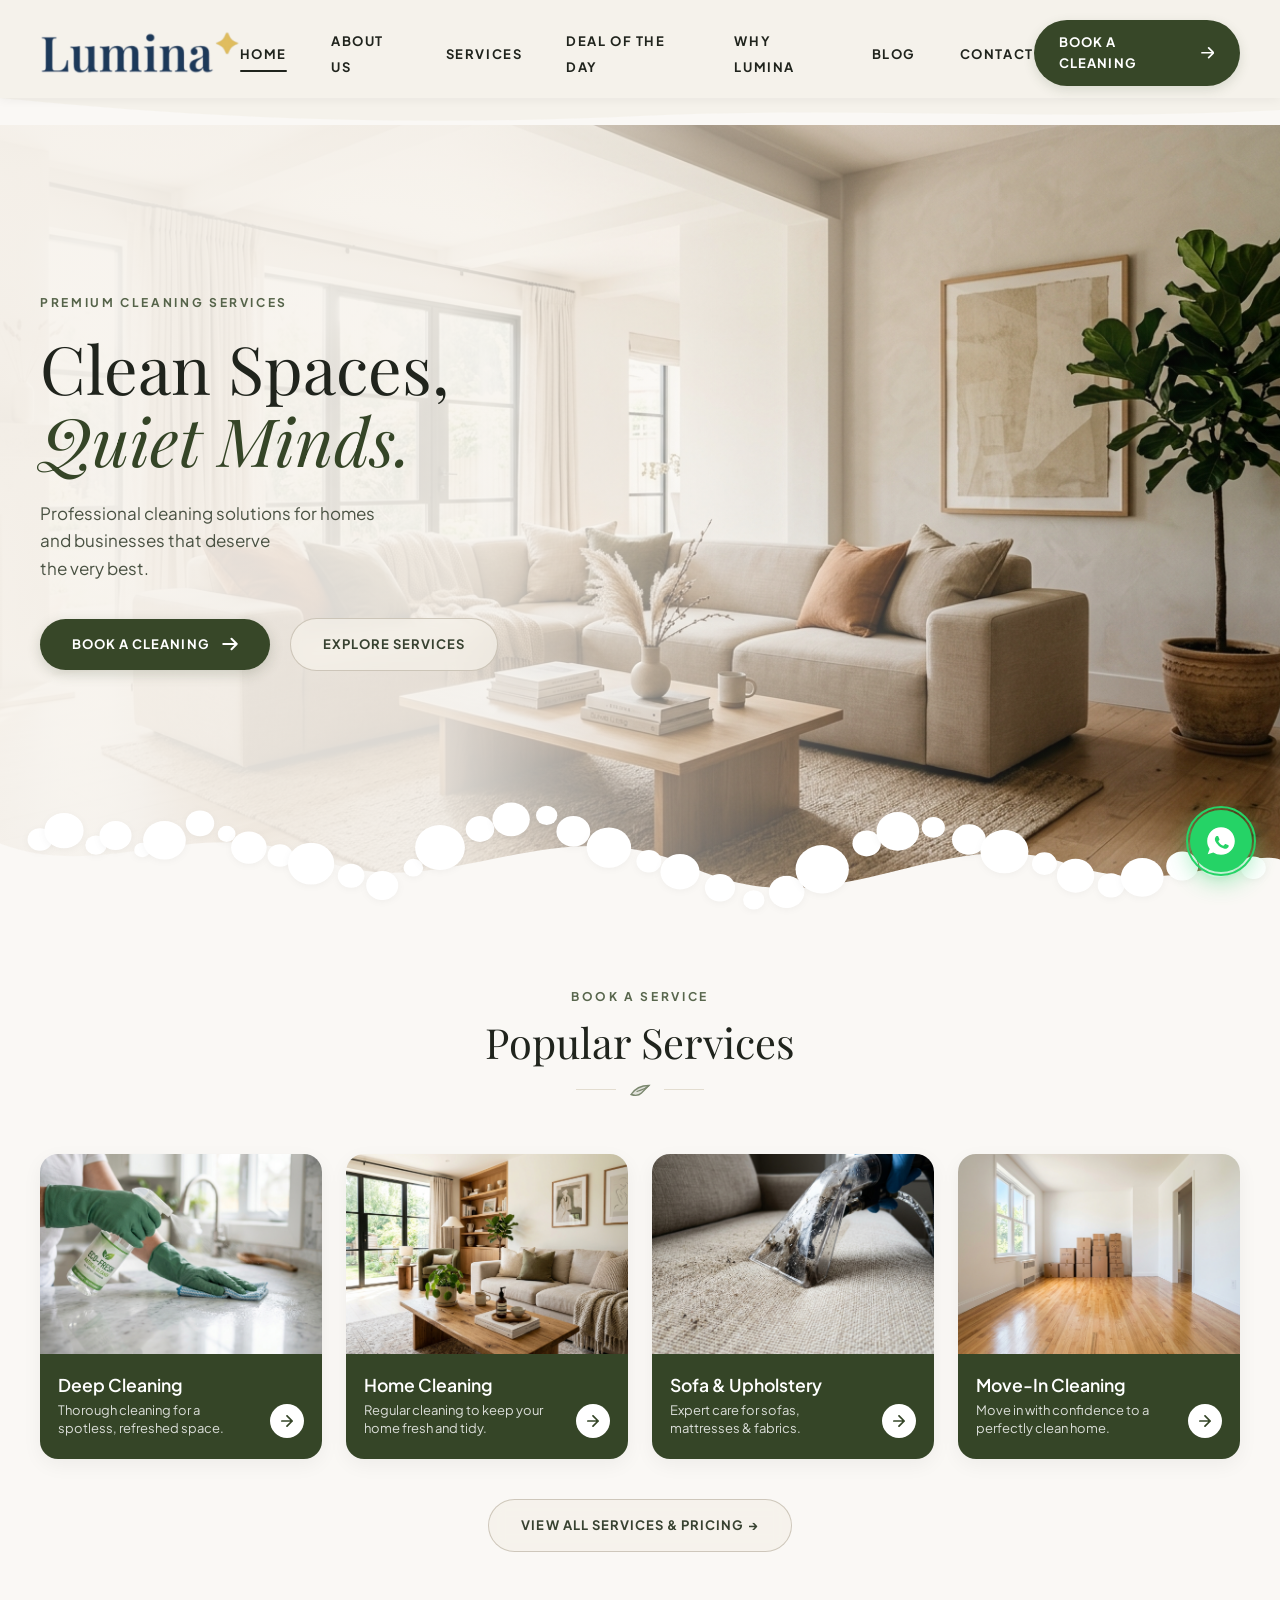
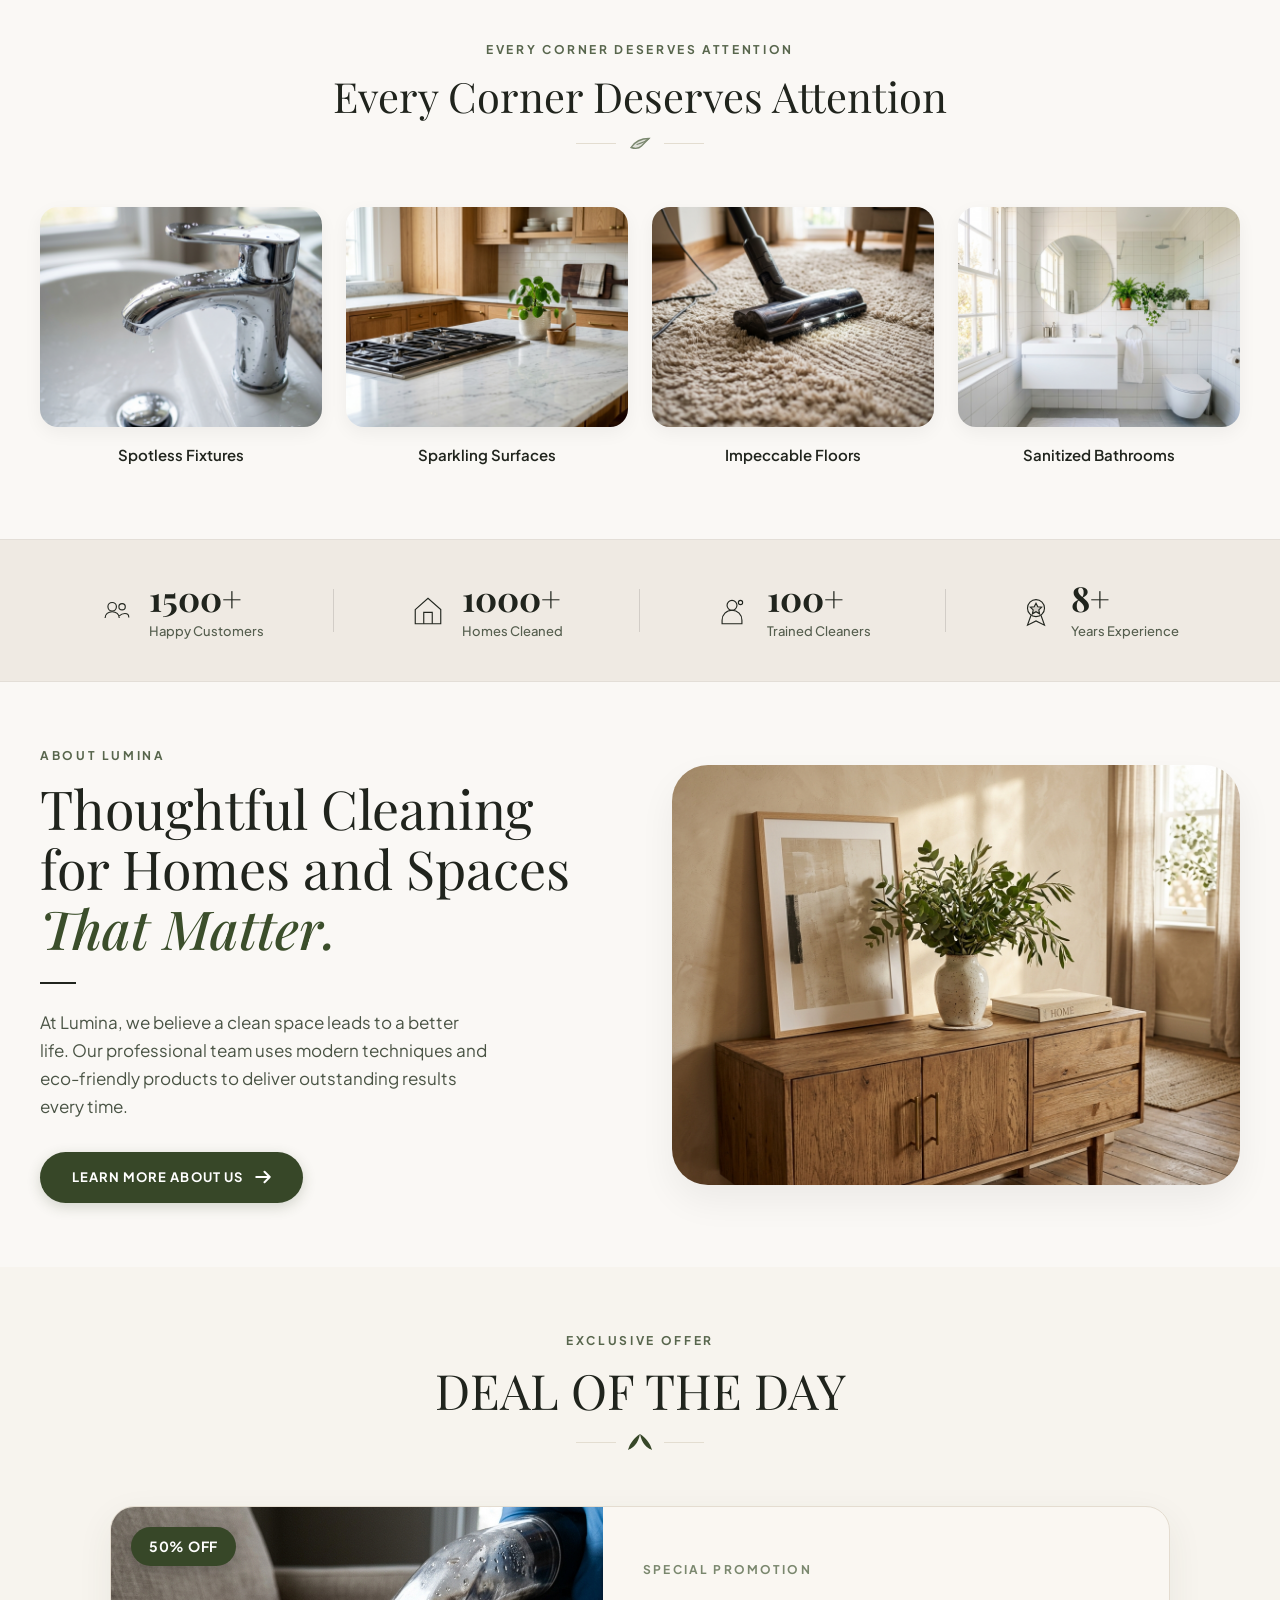
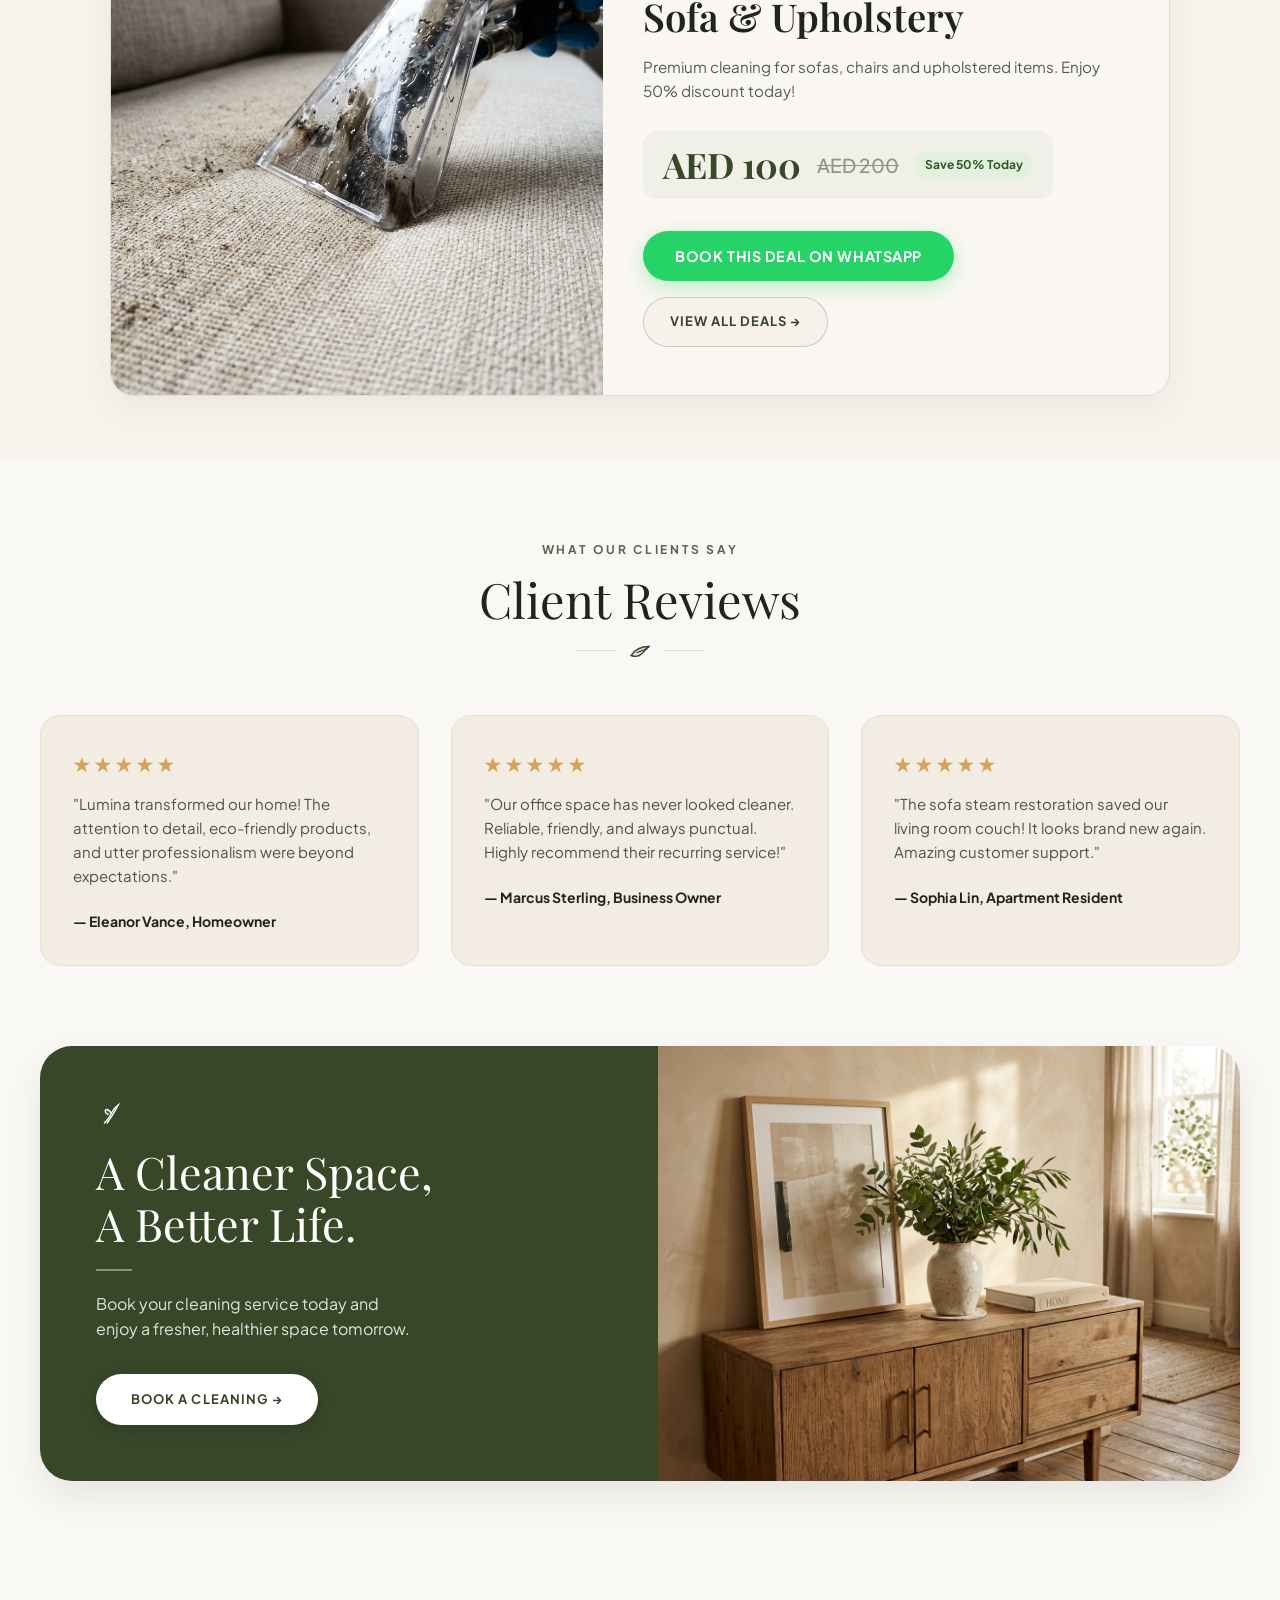
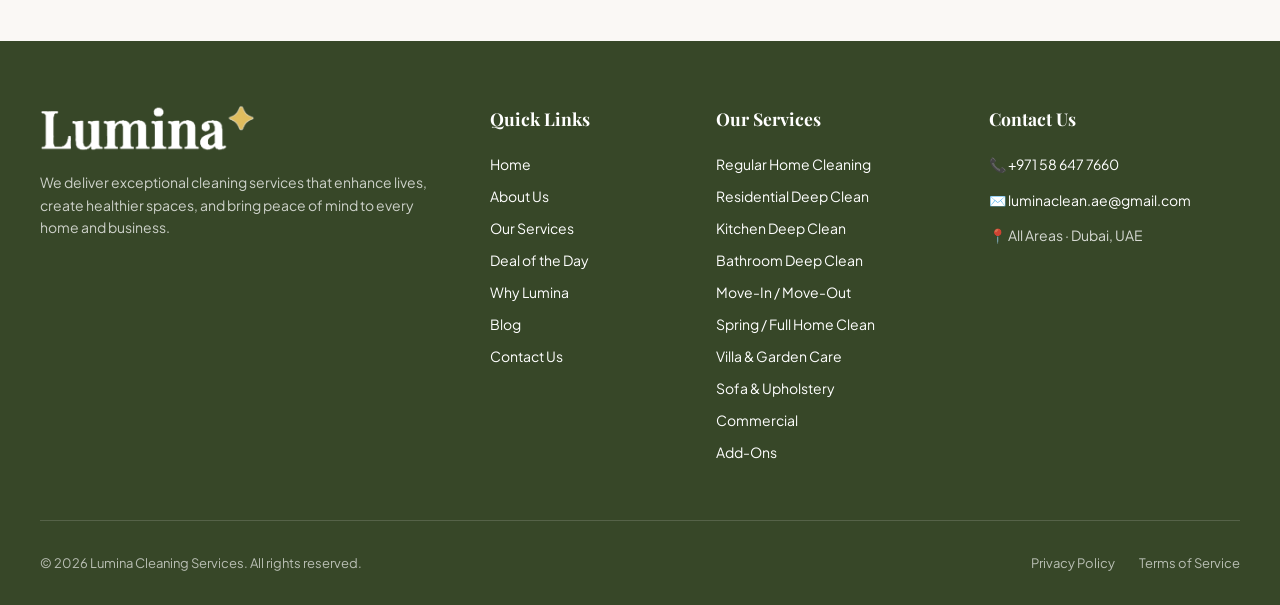
==== commit be0faa72: "Update Lumina website" ====
--- a/index.html
+++ b/index.html
@@ -206,7 +206,7 @@
       <!-- 4-CARD GRID -->
       <div class="book-cards-grid">
         <!-- Card 1 -->
-        <div class="book-card" onclick="openBookingModal('Deep Cleaning')">
+        <div class="book-card" onclick="openServiceDetailsModal('deep-cleaning')">
           <div class="book-card-img-wrap">
             <img src="assets/service_deep_cleaning.jpg" alt="Deep Cleaning" class="book-card-img" />
           </div>
@@ -215,7 +215,7 @@
               <h3 class="book-card-title">Deep Cleaning</h3>
               <p class="book-card-desc">Thorough cleaning for a spotless, refreshed space.</p>
             </div>
-            <button class="btn-circle-arrow" aria-label="Book Deep Cleaning">
+            <button class="btn-circle-arrow" aria-label="View Deep Cleaning Details" onclick="event.stopPropagation(); openServiceDetailsModal('deep-cleaning');">
               <svg width="12" height="12" viewBox="0 0 14 14" fill="none" xmlns="http://www.w3.org/2000/svg">
                 <path d="M1 7H13M13 7L7 1M13 7L7 13" stroke="#354527" stroke-width="2" stroke-linecap="round"
                   stroke-linejoin="round" />
@@ -225,7 +225,7 @@
         </div>
 
         <!-- Card 2 -->
-        <div class="book-card" onclick="openBookingModal('Home Cleaning')">
+        <div class="book-card" onclick="openServiceDetailsModal('home-cleaning')">
           <div class="book-card-img-wrap">
             <img src="assets/service_home_cleaning.jpg" alt="Home Cleaning" class="book-card-img" />
           </div>
@@ -234,7 +234,7 @@
               <h3 class="book-card-title">Home Cleaning</h3>
               <p class="book-card-desc">Regular cleaning to keep your home fresh and tidy.</p>
             </div>
-            <button class="btn-circle-arrow" aria-label="Book Home Cleaning">
+            <button class="btn-circle-arrow" aria-label="View Home Cleaning Details" onclick="event.stopPropagation(); openServiceDetailsModal('home-cleaning');">
               <svg width="12" height="12" viewBox="0 0 14 14" fill="none" xmlns="http://www.w3.org/2000/svg">
                 <path d="M1 7H13M13 7L7 1M13 7L7 13" stroke="#354527" stroke-width="2" stroke-linecap="round"
                   stroke-linejoin="round" />
@@ -244,16 +244,16 @@
         </div>
 
         <!-- Card 3 -->
-        <div class="book-card" onclick="openBookingModal('Sofa & Upholstery')">
+        <div class="book-card" onclick="openServiceDetailsModal('sofa-upholstery')">
           <div class="book-card-img-wrap">
             <img src="assets/service_sofa_upholstery.jpg" alt="Sofa & Upholstery" class="book-card-img" />
           </div>
           <div class="book-card-body">
             <div class="book-card-content">
-              <h3 class="book-card-title">Sofa & Upholstery</h3>
-              <p class="book-card-desc">Expert care for sofas, mattresses & fabrics.</p>
+              <h3 class="book-card-title">Sofa &amp; Upholstery</h3>
+              <p class="book-card-desc">Expert care for sofas, mattresses &amp; fabrics.</p>
             </div>
-            <button class="btn-circle-arrow" aria-label="Book Sofa & Upholstery">
+            <button class="btn-circle-arrow" aria-label="View Sofa & Upholstery Details" onclick="event.stopPropagation(); openServiceDetailsModal('sofa-upholstery');">
               <svg width="12" height="12" viewBox="0 0 14 14" fill="none" xmlns="http://www.w3.org/2000/svg">
                 <path d="M1 7H13M13 7L7 1M13 7L7 13" stroke="#354527" stroke-width="2" stroke-linecap="round"
                   stroke-linejoin="round" />
@@ -263,7 +263,7 @@
         </div>
 
         <!-- Card 4 -->
-        <div class="book-card" onclick="openBookingModal('Move-In Cleaning')">
+        <div class="book-card" onclick="openServiceDetailsModal('move-in-cleaning')">
           <div class="book-card-img-wrap">
             <img src="assets/service_move_in.jpg" alt="Move-In Cleaning" class="book-card-img" />
           </div>
@@ -272,7 +272,7 @@
               <h3 class="book-card-title">Move-In Cleaning</h3>
               <p class="book-card-desc">Move in with confidence to a perfectly clean home.</p>
             </div>
-            <button class="btn-circle-arrow" aria-label="Book Move-In Cleaning">
+            <button class="btn-circle-arrow" aria-label="View Move-In Cleaning Details" onclick="event.stopPropagation(); openServiceDetailsModal('move-in-cleaning');">
               <svg width="12" height="12" viewBox="0 0 14 14" fill="none" xmlns="http://www.w3.org/2000/svg">
                 <path d="M1 7H13M13 7L7 1M13 7L7 13" stroke="#354527" stroke-width="2" stroke-linecap="round"
                   stroke-linejoin="round" />
@@ -290,296 +290,7 @@
     </div>
   </section>
 
-  <!-- ==========================================
-       SECTION: DEEP CLEANING SERVICES (11 SERVICES)
-       ========================================== -->
-  <section id="deep-cleaning-list" class="deep-cleaning-section">
-    <div class="section-container">
-      <div class="section-header-center">
-        <span class="section-eyebrow">SPECIALIZED CARE</span>
-        <h2 class="section-title-main">Deep Cleaning Services</h2>
-        <p style="font-size: 0.9375rem; color: #646E5D; max-width: 560px; margin: 0.5rem auto 0 auto;">
-          Thorough deep-extraction, sanitisation, polishing, and technical care for homes and offices.
-        </p>
-        <div class="leaf-divider" style="margin-top: 0.8rem;">
-          <div class="leaf-divider-line"></div>
-          <svg class="leaf-divider-svg" viewBox="0 0 32 20" fill="none" xmlns="http://www.w3.org/2000/svg">
-            <path d="M4 16C8 10 16 4 28 4C28 4 22 10 18 14C14 18 10 18 4 16Z" stroke="#7A876E" stroke-width="1.8" fill="rgba(122, 135, 110, 0.2)" />
-            <path d="M12 12C16 10 22 10 28 4" stroke="#7A876E" stroke-width="1.5" stroke-linecap="round" />
-          </svg>
-          <div class="leaf-divider-line"></div>
-        </div>
-      </div>
-
-      <!-- 11 SERVICES 2-COLUMN GRID (SINGLE-COLUMN ON MOBILE) -->
-      <div class="deep-clean-grid">
-
-        <!-- 1. Carpet & Rug Cleaning -->
-        <div class="deep-clean-card">
-          <div>
-            <div class="deep-clean-header-row">
-              <h3 class="deep-clean-title">Carpet &amp; Rug Cleaning</h3>
-              <span class="deep-clean-discount-badge">-50%</span>
-            </div>
-            <p class="deep-clean-desc">Deep-extraction that lifts stains and odours.</p>
-          </div>
-          <div>
-            <div class="deep-clean-price-row">
-              <span class="deep-clean-price-current">AED 60</span>
-              <span class="deep-clean-price-old">AED 120</span>
-            </div>
-            <button class="btn-deep-clean-wa" onclick="openWhatsAppChat('Hi Lumina Cleaning Services, I would like to book Carpet & Rug Cleaning at AED 60!')">
-              <svg width="18" height="18" viewBox="0 0 24 24" fill="currentColor">
-                <path d="M17.472 14.382c-.297-.149-1.758-.867-2.03-.967-.273-.099-.471-.148-.67.15-.197.297-.767.966-.94 1.164-.173.199-.347.223-.644.075-.297-.15-1.255-.463-2.39-1.475-.883-.788-1.48-1.761-1.653-2.059-.173-.297-.018-.458.13-.606.134-.133.298-.347.446-.521.151-.172.2-.296.3-.495.099-.198.05-.372-.025-.521-.075-.148-.669-1.611-.916-2.206-.242-.579-.487-.501-.669-.51l-.57-.01c-.198 0-.52.074-.792.372s-1.04 1.016-1.04 2.479 1.065 2.876 1.213 3.074c.149.198 2.095 3.2 5.076 4.487.709.306 1.263.489 1.694.626.712.226 1.36.194 1.872.118.571-.085 1.758-.719 2.006-1.413.248-.695.248-1.29.173-1.414-.074-.124-.272-.198-.57-.347z"/>
-                <path d="M12 0C5.373 0 0 5.373 0 12c0 2.119.553 4.11 1.519 5.84L0 24l6.328-1.488C8.01 23.473 9.947 24 12 24c6.627 0 12-5.373 12-12S18.627 0 12 0zm0 22c-1.872 0-3.635-.494-5.17-1.356l-.37-.208-3.754.882.905-3.658-.228-.382C2.478 15.719 2 13.918 2 12 2 6.486 6.486 2 12 2s10 4.486 10 10-4.486 10-10 10z"/>
-              </svg>
-              <span>BOOK ON WHATSAPP</span>
-            </button>
-          </div>
-        </div>
-
-        <!-- 2. Sofa & Upholstery -->
-        <div class="deep-clean-card">
-          <div>
-            <div class="deep-clean-header-row">
-              <h3 class="deep-clean-title">Sofa &amp; Upholstery</h3>
-              <span class="deep-clean-discount-badge">-50%</span>
-            </div>
-            <p class="deep-clean-desc">Fabric-safe deep shampoo — like new again.</p>
-          </div>
-          <div>
-            <div class="deep-clean-price-row">
-              <span class="deep-clean-price-current">AED 100</span>
-              <span class="deep-clean-price-old">AED 200</span>
-            </div>
-            <button class="btn-deep-clean-wa" onclick="openWhatsAppChat('Hi Lumina Cleaning Services, I would like to book Sofa & Upholstery cleaning at AED 100!')">
-              <svg width="18" height="18" viewBox="0 0 24 24" fill="currentColor">
-                <path d="M17.472 14.382c-.297-.149-1.758-.867-2.03-.967-.273-.099-.471-.148-.67.15-.197.297-.767.966-.94 1.164-.173.199-.347.223-.644.075-.297-.15-1.255-.463-2.39-1.475-.883-.788-1.48-1.761-1.653-2.059-.173-.297-.018-.458.13-.606.134-.133.298-.347.446-.521.151-.172.2-.296.3-.495.099-.198.05-.372-.025-.521-.075-.148-.669-1.611-.916-2.206-.242-.579-.487-.501-.669-.51l-.57-.01c-.198 0-.52.074-.792.372s-1.04 1.016-1.04 2.479 1.065 2.876 1.213 3.074c.149.198 2.095 3.2 5.076 4.487.709.306 1.263.489 1.694.626.712.226 1.36.194 1.872.118.571-.085 1.758-.719 2.006-1.413.248-.695.248-1.29.173-1.414-.074-.124-.272-.198-.57-.347z"/>
-                <path d="M12 0C5.373 0 0 5.373 0 12c0 2.119.553 4.11 1.519 5.84L0 24l6.328-1.488C8.01 23.473 9.947 24 12 24c6.627 0 12-5.373 12-12S18.627 0 12 0zm0 22c-1.872 0-3.635-.494-5.17-1.356l-.37-.208-3.754.882.905-3.658-.228-.382C2.478 15.719 2 13.918 2 12 2 6.486 6.486 2 12 2s10 4.486 10 10-4.486 10-10 10z"/>
-              </svg>
-              <span>BOOK ON WHATSAPP</span>
-            </button>
-          </div>
-        </div>
-
-        <!-- 3. Mattress Deep Clean -->
-        <div class="deep-clean-card">
-          <div>
-            <div class="deep-clean-header-row">
-              <h3 class="deep-clean-title">Mattress Deep Clean</h3>
-              <span class="deep-clean-discount-badge">-50%</span>
-            </div>
-            <p class="deep-clean-desc">Dust-mite and allergen treatment, both sides.</p>
-          </div>
-          <div>
-            <div class="deep-clean-price-row">
-              <span class="deep-clean-price-current">AED 45</span>
-              <span class="deep-clean-price-old">AED 90</span>
-            </div>
-            <button class="btn-deep-clean-wa" onclick="openWhatsAppChat('Hi Lumina Cleaning Services, I would like to book Mattress Deep Clean at AED 45!')">
-              <svg width="18" height="18" viewBox="0 0 24 24" fill="currentColor">
-                <path d="M17.472 14.382c-.297-.149-1.758-.867-2.03-.967-.273-.099-.471-.148-.67.15-.197.297-.767.966-.94 1.164-.173.199-.347.223-.644.075-.297-.15-1.255-.463-2.39-1.475-.883-.788-1.48-1.761-1.653-2.059-.173-.297-.018-.458.13-.606.134-.133.298-.347.446-.521.151-.172.2-.296.3-.495.099-.198.05-.372-.025-.521-.075-.148-.669-1.611-.916-2.206-.242-.579-.487-.501-.669-.51l-.57-.01c-.198 0-.52.074-.792.372s-1.04 1.016-1.04 2.479 1.065 2.876 1.213 3.074c.149.198 2.095 3.2 5.076 4.487.709.306 1.263.489 1.694.626.712.226 1.36.194 1.872.118.571-.085 1.758-.719 2.006-1.413.248-.695.248-1.29.173-1.414-.074-.124-.272-.198-.57-.347z"/>
-                <path d="M12 0C5.373 0 0 5.373 0 12c0 2.119.553 4.11 1.519 5.84L0 24l6.328-1.488C8.01 23.473 9.947 24 12 24c6.627 0 12-5.373 12-12S18.627 0 12 0zm0 22c-1.872 0-3.635-.494-5.17-1.356l-.37-.208-3.754.882.905-3.658-.228-.382C2.478 15.719 2 13.918 2 12 2 6.486 6.486 2 12 2s10 4.486 10 10-4.486 10-10 10z"/>
-              </svg>
-              <span>BOOK ON WHATSAPP</span>
-            </button>
-          </div>
-        </div>
-
-        <!-- 4. Curtains & Drapery -->
-        <div class="deep-clean-card">
-          <div>
-            <div class="deep-clean-header-row">
-              <h3 class="deep-clean-title">Curtains &amp; Drapery</h3>
-              <span class="deep-clean-discount-badge">-40%</span>
-            </div>
-            <p class="deep-clean-desc">On-site or off-site cleaning for all fabrics.</p>
-          </div>
-          <div>
-            <div class="deep-clean-price-row">
-              <span class="deep-clean-price-current">AED 90</span>
-              <span class="deep-clean-price-old">AED 150</span>
-            </div>
-            <button class="btn-deep-clean-wa" onclick="openWhatsAppChat('Hi Lumina Cleaning Services, I would like to book Curtains & Drapery cleaning at AED 90!')">
-              <svg width="18" height="18" viewBox="0 0 24 24" fill="currentColor">
-                <path d="M17.472 14.382c-.297-.149-1.758-.867-2.03-.967-.273-.099-.471-.148-.67.15-.197.297-.767.966-.94 1.164-.173.199-.347.223-.644.075-.297-.15-1.255-.463-2.39-1.475-.883-.788-1.48-1.761-1.653-2.059-.173-.297-.018-.458.13-.606.134-.133.298-.347.446-.521.151-.172.2-.296.3-.495.099-.198.05-.372-.025-.521-.075-.148-.669-1.611-.916-2.206-.242-.579-.487-.501-.669-.51l-.57-.01c-.198 0-.52.074-.792.372s-1.04 1.016-1.04 2.479 1.065 2.876 1.213 3.074c.149.198 2.095 3.2 5.076 4.487.709.306 1.263.489 1.694.626.712.226 1.36.194 1.872.118.571-.085 1.758-.719 2.006-1.413.248-.695.248-1.29.173-1.414-.074-.124-.272-.198-.57-.347z"/>
-                <path d="M12 0C5.373 0 0 5.373 0 12c0 2.119.553 4.11 1.519 5.84L0 24l6.328-1.488C8.01 23.473 9.947 24 12 24c6.627 0 12-5.373 12-12S18.627 0 12 0zm0 22c-1.872 0-3.635-.494-5.17-1.356l-.37-.208-3.754.882.905-3.658-.228-.382C2.478 15.719 2 13.918 2 12 2 6.486 6.486 2 12 2s10 4.486 10 10-4.486 10-10 10z"/>
-              </svg>
-              <span>BOOK ON WHATSAPP</span>
-            </button>
-          </div>
-        </div>
-
-        <!-- 5. Window & Glass -->
-        <div class="deep-clean-card">
-          <div>
-            <div class="deep-clean-header-row">
-              <h3 class="deep-clean-title">Window &amp; Glass</h3>
-              <span class="deep-clean-discount-badge">-40%</span>
-            </div>
-            <p class="deep-clean-desc">Streak-free interior and reachable exterior glass.</p>
-          </div>
-          <div>
-            <div class="deep-clean-price-row">
-              <span class="deep-clean-price-current">AED 78</span>
-              <span class="deep-clean-price-old">AED 130</span>
-            </div>
-            <button class="btn-deep-clean-wa" onclick="openWhatsAppChat('Hi Lumina Cleaning Services, I would like to book Window & Glass cleaning at AED 78!')">
-              <svg width="18" height="18" viewBox="0 0 24 24" fill="currentColor">
-                <path d="M17.472 14.382c-.297-.149-1.758-.867-2.03-.967-.273-.099-.471-.148-.67.15-.197.297-.767.966-.94 1.164-.173.199-.347.223-.644.075-.297-.15-1.255-.463-2.39-1.475-.883-.788-1.48-1.761-1.653-2.059-.173-.297-.018-.458.13-.606.134-.133.298-.347.446-.521.151-.172.2-.296.3-.495.099-.198.05-.372-.025-.521-.075-.148-.669-1.611-.916-2.206-.242-.579-.487-.501-.669-.51l-.57-.01c-.198 0-.52.074-.792.372s-1.04 1.016-1.04 2.479 1.065 2.876 1.213 3.074c.149.198 2.095 3.2 5.076 4.487.709.306 1.263.489 1.694.626.712.226 1.36.194 1.872.118.571-.085 1.758-.719 2.006-1.413.248-.695.248-1.29.173-1.414-.074-.124-.272-.198-.57-.347z"/>
-                <path d="M12 0C5.373 0 0 5.373 0 12c0 2.119.553 4.11 1.519 5.84L0 24l6.328-1.488C8.01 23.473 9.947 24 12 24c6.627 0 12-5.373 12-12S18.627 0 12 0zm0 22c-1.872 0-3.635-.494-5.17-1.356l-.37-.208-3.754.882.905-3.658-.228-.382C2.478 15.719 2 13.918 2 12 2 6.486 6.486 2 12 2s10 4.486 10 10-4.486 10-10 10z"/>
-              </svg>
-              <span>BOOK ON WHATSAPP</span>
-            </button>
-          </div>
-        </div>
-
-        <!-- 6. Floor & Marble Polishing -->
-        <div class="deep-clean-card">
-          <div>
-            <div class="deep-clean-header-row">
-              <h3 class="deep-clean-title">Floor &amp; Marble Polishing</h3>
-              <span class="deep-clean-discount-badge">-30%</span>
-            </div>
-            <p class="deep-clean-desc">Grinding, polishing and sealing for stone floors.</p>
-          </div>
-          <div>
-            <div class="deep-clean-price-row">
-              <span class="deep-clean-price-current">AED 196</span>
-              <span class="deep-clean-price-old">AED 280</span>
-            </div>
-            <button class="btn-deep-clean-wa" onclick="openWhatsAppChat('Hi Lumina Cleaning Services, I would like to book Floor & Marble Polishing at AED 196!')">
-              <svg width="18" height="18" viewBox="0 0 24 24" fill="currentColor">
-                <path d="M17.472 14.382c-.297-.149-1.758-.867-2.03-.967-.273-.099-.471-.148-.67.15-.197.297-.767.966-.94 1.164-.173.199-.347.223-.644.075-.297-.15-1.255-.463-2.39-1.475-.883-.788-1.48-1.761-1.653-2.059-.173-.297-.018-.458.13-.606.134-.133.298-.347.446-.521.151-.172.2-.296.3-.495.099-.198.05-.372-.025-.521-.075-.148-.669-1.611-.916-2.206-.242-.579-.487-.501-.669-.51l-.57-.01c-.198 0-.52.074-.792.372s-1.04 1.016-1.04 2.479 1.065 2.876 1.213 3.074c.149.198 2.095 3.2 5.076 4.487.709.306 1.263.489 1.694.626.712.226 1.36.194 1.872.118.571-.085 1.758-.719 2.006-1.413.248-.695.248-1.29.173-1.414-.074-.124-.272-.198-.57-.347z"/>
-                <path d="M12 0C5.373 0 0 5.373 0 12c0 2.119.553 4.11 1.519 5.84L0 24l6.328-1.488C8.01 23.473 9.947 24 12 24c6.627 0 12-5.373 12-12S18.627 0 12 0zm0 22c-1.872 0-3.635-.494-5.17-1.356l-.37-.208-3.754.882.905-3.658-.228-.382C2.478 15.719 2 13.918 2 12 2 6.486 6.486 2 12 2s10 4.486 10 10-4.486 10-10 10z"/>
-              </svg>
-              <span>BOOK ON WHATSAPP</span>
-            </button>
-          </div>
-        </div>
-
-        <!-- 7. AC Duct Cleaning -->
-        <div class="deep-clean-card">
-          <div>
-            <div class="deep-clean-header-row">
-              <h3 class="deep-clean-title">AC Duct Cleaning</h3>
-              <span class="deep-clean-discount-badge">-40%</span>
-            </div>
-            <p class="deep-clean-desc">Cleaner air and a healthier, fresher home.</p>
-          </div>
-          <div>
-            <div class="deep-clean-price-row">
-              <span class="deep-clean-price-current">AED 150</span>
-              <span class="deep-clean-price-old">AED 250</span>
-            </div>
-            <button class="btn-deep-clean-wa" onclick="openWhatsAppChat('Hi Lumina Cleaning Services, I would like to book AC Duct Cleaning at AED 150!')">
-              <svg width="18" height="18" viewBox="0 0 24 24" fill="currentColor">
-                <path d="M17.472 14.382c-.297-.149-1.758-.867-2.03-.967-.273-.099-.471-.148-.67.15-.197.297-.767.966-.94 1.164-.173.199-.347.223-.644.075-.297-.15-1.255-.463-2.39-1.475-.883-.788-1.48-1.761-1.653-2.059-.173-.297-.018-.458.13-.606.134-.133.298-.347.446-.521.151-.172.2-.296.3-.495.099-.198.05-.372-.025-.521-.075-.148-.669-1.611-.916-2.206-.242-.579-.487-.501-.669-.51l-.57-.01c-.198 0-.52.074-.792.372s-1.04 1.016-1.04 2.479 1.065 2.876 1.213 3.074c.149.198 2.095 3.2 5.076 4.487.709.306 1.263.489 1.694.626.712.226 1.36.194 1.872.118.571-.085 1.758-.719 2.006-1.413.248-.695.248-1.29.173-1.414-.074-.124-.272-.198-.57-.347z"/>
-                <path d="M12 0C5.373 0 0 5.373 0 12c0 2.119.553 4.11 1.519 5.84L0 24l6.328-1.488C8.01 23.473 9.947 24 12 24c6.627 0 12-5.373 12-12S18.627 0 12 0zm0 22c-1.872 0-3.635-.494-5.17-1.356l-.37-.208-3.754.882.905-3.658-.228-.382C2.478 15.719 2 13.918 2 12 2 6.486 6.486 2 12 2s10 4.486 10 10-4.486 10-10 10z"/>
-              </svg>
-              <span>BOOK ON WHATSAPP</span>
-            </button>
-          </div>
-        </div>
-
-        <!-- 8. Water Tank Cleaning -->
-        <div class="deep-clean-card">
-          <div>
-            <div class="deep-clean-header-row">
-              <h3 class="deep-clean-title">Water Tank Cleaning</h3>
-              <span class="deep-clean-discount-badge">-25%</span>
-            </div>
-            <p class="deep-clean-desc">Drain, scrub, disinfect and certify.</p>
-          </div>
-          <div>
-            <div class="deep-clean-price-row">
-              <span class="deep-clean-price-current">AED 263</span>
-              <span class="deep-clean-price-old">AED 350</span>
-            </div>
-            <button class="btn-deep-clean-wa" onclick="openWhatsAppChat('Hi Lumina Cleaning Services, I would like to book Water Tank Cleaning at AED 263!')">
-              <svg width="18" height="18" viewBox="0 0 24 24" fill="currentColor">
-                <path d="M17.472 14.382c-.297-.149-1.758-.867-2.03-.967-.273-.099-.471-.148-.67.15-.197.297-.767.966-.94 1.164-.173.199-.347.223-.644.075-.297-.15-1.255-.463-2.39-1.475-.883-.788-1.48-1.761-1.653-2.059-.173-.297-.018-.458.13-.606.134-.133.298-.347.446-.521.151-.172.2-.296.3-.495.099-.198.05-.372-.025-.521-.075-.148-.669-1.611-.916-2.206-.242-.579-.487-.501-.669-.51l-.57-.01c-.198 0-.52.074-.792.372s-1.04 1.016-1.04 2.479 1.065 2.876 1.213 3.074c.149.198 2.095 3.2 5.076 4.487.709.306 1.263.489 1.694.626.712.226 1.36.194 1.872.118.571-.085 1.758-.719 2.006-1.413.248-.695.248-1.29.173-1.414-.074-.124-.272-.198-.57-.347z"/>
-                <path d="M12 0C5.373 0 0 5.373 0 12c0 2.119.553 4.11 1.519 5.84L0 24l6.328-1.488C8.01 23.473 9.947 24 12 24c6.627 0 12-5.373 12-12S18.627 0 12 0zm0 22c-1.872 0-3.635-.494-5.17-1.356l-.37-.208-3.754.882.905-3.658-.228-.382C2.478 15.719 2 13.918 2 12 2 6.486 6.486 2 12 2s10 4.486 10 10-4.486 10-10 10z"/>
-              </svg>
-              <span>BOOK ON WHATSAPP</span>
-            </button>
-          </div>
-        </div>
-
-        <!-- 9. Disinfection & Sanitisation -->
-        <div class="deep-clean-card">
-          <div>
-            <div class="deep-clean-header-row">
-              <h3 class="deep-clean-title">Disinfection &amp; Sanitisation</h3>
-              <span class="deep-clean-discount-badge">-50%</span>
-            </div>
-            <p class="deep-clean-desc">Hospital-grade fogging for homes and offices.</p>
-          </div>
-          <div>
-            <div class="deep-clean-price-row">
-              <span class="deep-clean-price-current">AED 100</span>
-              <span class="deep-clean-price-old">AED 200</span>
-            </div>
-            <button class="btn-deep-clean-wa" onclick="openWhatsAppChat('Hi Lumina Cleaning Services, I would like to book Disinfection & Sanitisation at AED 100!')">
-              <svg width="18" height="18" viewBox="0 0 24 24" fill="currentColor">
-                <path d="M17.472 14.382c-.297-.149-1.758-.867-2.03-.967-.273-.099-.471-.148-.67.15-.197.297-.767.966-.94 1.164-.173.199-.347.223-.644.075-.297-.15-1.255-.463-2.39-1.475-.883-.788-1.48-1.761-1.653-2.059-.173-.297-.018-.458.13-.606.134-.133.298-.347.446-.521.151-.172.2-.296.3-.495.099-.198.05-.372-.025-.521-.075-.148-.669-1.611-.916-2.206-.242-.579-.487-.501-.669-.51l-.57-.01c-.198 0-.52.074-.792.372s-1.04 1.016-1.04 2.479 1.065 2.876 1.213 3.074c.149.198 2.095 3.2 5.076 4.487.709.306 1.263.489 1.694.626.712.226 1.36.194 1.872.118.571-.085 1.758-.719 2.006-1.413.248-.695.248-1.29.173-1.414-.074-.124-.272-.198-.57-.347z"/>
-                <path d="M12 0C5.373 0 0 5.373 0 12c0 2.119.553 4.11 1.519 5.84L0 24l6.328-1.488C8.01 23.473 9.947 24 12 24c6.627 0 12-5.373 12-12S18.627 0 12 0zm0 22c-1.872 0-3.635-.494-5.17-1.356l-.37-.208-3.754.882.905-3.658-.228-.382C2.478 15.719 2 13.918 2 12 2 6.486 6.486 2 12 2s10 4.486 10 10-4.486 10-10 10z"/>
-              </svg>
-              <span>BOOK ON WHATSAPP</span>
-            </button>
-          </div>
-        </div>
-
-        <!-- 10. Pest Control -->
-        <div class="deep-clean-card">
-          <div>
-            <div class="deep-clean-header-row">
-              <h3 class="deep-clean-title">Pest Control</h3>
-              <span class="deep-clean-discount-badge">-30%</span>
-            </div>
-            <p class="deep-clean-desc">Safe, certified treatment for common pests.</p>
-          </div>
-          <div>
-            <div class="deep-clean-price-row">
-              <span class="deep-clean-price-current">AED 126</span>
-              <span class="deep-clean-price-old">AED 180</span>
-            </div>
-            <button class="btn-deep-clean-wa" onclick="openWhatsAppChat('Hi Lumina Cleaning Services, I would like to book Pest Control at AED 126!')">
-              <svg width="18" height="18" viewBox="0 0 24 24" fill="currentColor">
-                <path d="M17.472 14.382c-.297-.149-1.758-.867-2.03-.967-.273-.099-.471-.148-.67.15-.197.297-.767.966-.94 1.164-.173.199-.347.223-.644.075-.297-.15-1.255-.463-2.39-1.475-.883-.788-1.48-1.761-1.653-2.059-.173-.297-.018-.458.13-.606.134-.133.298-.347.446-.521.151-.172.2-.296.3-.495.099-.198.05-.372-.025-.521-.075-.148-.669-1.611-.916-2.206-.242-.579-.487-.501-.669-.51l-.57-.01c-.198 0-.52.074-.792.372s-1.04 1.016-1.04 2.479 1.065 2.876 1.213 3.074c.149.198 2.095 3.2 5.076 4.487.709.306 1.263.489 1.694.626.712.226 1.36.194 1.872.118.571-.085 1.758-.719 2.006-1.413.248-.695.248-1.29.173-1.414-.074-.124-.272-.198-.57-.347z"/>
-                <path d="M12 0C5.373 0 0 5.373 0 12c0 2.119.553 4.11 1.519 5.84L0 24l6.328-1.488C8.01 23.473 9.947 24 12 24c6.627 0 12-5.373 12-12S18.627 0 12 0zm0 22c-1.872 0-3.635-.494-5.17-1.356l-.37-.208-3.754.882.905-3.658-.228-.382C2.478 15.719 2 13.918 2 12 2 6.486 6.486 2 12 2s10 4.486 10 10-4.486 10-10 10z"/>
-              </svg>
-              <span>BOOK ON WHATSAPP</span>
-            </button>
-          </div>
-        </div>
-
-        <!-- 11. Post-Construction Clean -->
-        <div class="deep-clean-card">
-          <div>
-            <div class="deep-clean-header-row">
-              <h3 class="deep-clean-title">Post-Construction Clean</h3>
-              <span class="deep-clean-badge-quote">Free quote</span>
-            </div>
-            <p class="deep-clean-desc">Fine-dust removal and detailing after a build.</p>
-          </div>
-          <div>
-            <div class="deep-clean-price-row">
-              <span class="deep-clean-price-quote">Custom quote</span>
-            </div>
-            <button class="btn-deep-clean-wa" onclick="openWhatsAppChat('Hi Lumina Cleaning Services, I would like an enquiry & free quote for Post-Construction Clean!')">
-              <svg width="18" height="18" viewBox="0 0 24 24" fill="currentColor">
-                <path d="M17.472 14.382c-.297-.149-1.758-.867-2.03-.967-.273-.099-.471-.148-.67.15-.197.297-.767.966-.94 1.164-.173.199-.347.223-.644.075-.297-.15-1.255-.463-2.39-1.475-.883-.788-1.48-1.761-1.653-2.059-.173-.297-.018-.458.13-.606.134-.133.298-.347.446-.521.151-.172.2-.296.3-.495.099-.198.05-.372-.025-.521-.075-.148-.669-1.611-.916-2.206-.242-.579-.487-.501-.669-.51l-.57-.01c-.198 0-.52.074-.792.372s-1.04 1.016-1.04 2.479 1.065 2.876 1.213 3.074c.149.198 2.095 3.2 5.076 4.487.709.306 1.263.489 1.694.626.712.226 1.36.194 1.872.118.571-.085 1.758-.719 2.006-1.413.248-.695.248-1.29.173-1.414-.074-.124-.272-.198-.57-.347z"/>
-                <path d="M12 0C5.373 0 0 5.373 0 12c0 2.119.553 4.11 1.519 5.84L0 24l6.328-1.488C8.01 23.473 9.947 24 12 24c6.627 0 12-5.373 12-12S18.627 0 12 0zm0 22c-1.872 0-3.635-.494-5.17-1.356l-.37-.208-3.754.882.905-3.658-.228-.382C2.478 15.719 2 13.918 2 12 2 6.486 6.486 2 12 2s10 4.486 10 10-4.486 10-10 10z"/>
-              </svg>
-              <span>ENQUIRE ON WHATSAPP</span>
-            </button>
-          </div>
-        </div>
-
-      </div>
-    </div>
-  </section>
+
 
   <!-- ==========================================
        SECTION: EVERY CORNER DESERVES ATTENTION
@@ -604,32 +315,32 @@
 
       <!-- 4-IMAGE CARDS GRID -->
       <div class="corner-cards-grid">
-        <!-- Item 1 -->
-        <div class="corner-item">
+        <!-- Item 1: Spotless Fixtures -->
+        <div class="corner-item" onclick="openCornerDetailModal('fixtures')" role="button" tabindex="0" aria-label="View Spotless Fixtures Details">
           <div class="corner-img-wrap">
             <img src="assets/detail_fixtures.jpg" alt="Spotless Fixtures" class="corner-img" />
           </div>
           <h4 class="corner-caption">Spotless Fixtures</h4>
         </div>
 
-        <!-- Item 2 -->
-        <div class="corner-item">
+        <!-- Item 2: Sparkling Surfaces -->
+        <div class="corner-item" onclick="openCornerDetailModal('surfaces')" role="button" tabindex="0" aria-label="View Sparkling Surfaces Details">
           <div class="corner-img-wrap">
             <img src="assets/detail_surfaces.jpg" alt="Sparkling Surfaces" class="corner-img" />
           </div>
           <h4 class="corner-caption">Sparkling Surfaces</h4>
         </div>
 
-        <!-- Item 3 -->
-        <div class="corner-item">
+        <!-- Item 3: Impeccable Floors -->
+        <div class="corner-item" onclick="openCornerDetailModal('floors')" role="button" tabindex="0" aria-label="View Impeccable Floors Details">
           <div class="corner-img-wrap">
             <img src="assets/detail_floors.jpg" alt="Impeccable Floors" class="corner-img" />
           </div>
           <h4 class="corner-caption">Impeccable Floors</h4>
         </div>
 
-        <!-- Item 4 -->
-        <div class="corner-item">
+        <!-- Item 4: Sanitized Bathrooms -->
+        <div class="corner-item" onclick="openCornerDetailModal('bathrooms')" role="button" tabindex="0" aria-label="View Sanitized Bathrooms Details">
           <div class="corner-img-wrap">
             <img src="assets/detail_bathrooms.jpg" alt="Sanitized Bathrooms" class="corner-img" />
           </div>
@@ -786,7 +497,7 @@
 
           <div style="display: flex; gap: 1rem; flex-wrap: wrap;">
             <button class="btn-deal-whatsapp"
-              onclick="openWhatsAppChat('Hi Lumina, I would like to book today\'s Deal of the Day - Sofa & Upholstery for AED 100.')">
+              onclick="bookSofaCleaningWhatsApp()">
               <span>BOOK THIS DEAL ON WHATSAPP</span>
             </button>
             <a href="deal-of-the-day.html" class="btn-secondary-hero" style="padding: 0.85rem 1.6rem;">
@@ -881,7 +592,7 @@
        ========================================== -->
   <footer class="footer" style="background-color: #374728; color: #FFF; padding: 4rem 2.5rem 2rem 2.5rem;">
     <div style="max-width: 1280px; margin: 0 auto;">
-      <div style="display: grid; grid-template-columns: 2fr 1fr 1.25fr 1fr 2fr; gap: 2.5rem; margin-bottom: 3.5rem;">
+      <div class="footer-grid">
         <!-- Brand & Description -->
         <div>
           <a href="index.html" class="footer-logo" aria-label="Lumina Cleaning Services Home"
@@ -899,13 +610,13 @@
           <h4 style="font-family: var(--font-serif); font-size: 1.1rem; margin-bottom: 1.25rem;">Quick Links</h4>
           <ul
             style="list-style: none; display: flex; flex-direction: column; gap: 0.6rem; font-size: 0.875rem; color: rgba(255,255,255,0.8);">
-            <li><a href="index.html" style="color: #FFF;">Home</a></li>
-            <li><a href="about.html" style="color: #FFF;">About Us</a></li>
-            <li><a href="services.html" style="color: #FFF;">Our Services</a></li>
-            <li><a href="deal-of-the-day.html" style="color: #FFF;">Deal of the Day</a></li>
-            <li><a href="why-lumina.html" style="color: #FFF;">Why Lumina</a></li>
-            <li><a href="blog.html" style="color: #FFF;">Blog</a></li>
-            <li><a href="contact.html" style="color: #FFF;">Contact Us</a></li>
+            <li><a href="index.html" style="color: #FFF; text-decoration: none;">Home</a></li>
+            <li><a href="about.html" style="color: #FFF; text-decoration: none;">About Us</a></li>
+            <li><a href="services.html" style="color: #FFF; text-decoration: none;">Our Services</a></li>
+            <li><a href="deal-of-the-day.html" style="color: #FFF; text-decoration: none;">Deal of the Day</a></li>
+            <li><a href="why-lumina.html" style="color: #FFF; text-decoration: none;">Why Lumina</a></li>
+            <li><a href="blog.html" style="color: #FFF; text-decoration: none;">Blog</a></li>
+            <li><a href="contact.html" style="color: #FFF; text-decoration: none;">Contact Us</a></li>
           </ul>
         </div>
 
@@ -914,11 +625,16 @@
           <h4 style="font-family: var(--font-serif); font-size: 1.1rem; margin-bottom: 1.25rem;">Our Services</h4>
           <ul
             style="list-style: none; display: flex; flex-direction: column; gap: 0.6rem; font-size: 0.875rem; color: rgba(255,255,255,0.8);">
-            <li><a href="services.html" style="color: #FFF;">Residential Cleaning</a></li>
-            <li><a href="services.html" style="color: #FFF;">Deep Cleaning</a></li>
-            <li><a href="services.html" style="color: #FFF;">Move-In / Move-Out</a></li>
-            <li><a href="services.html" style="color: #FFF;">Office Cleaning</a></li>
-            <li><a href="services.html" style="color: #FFF;">Sofa & Upholstery</a></li>
+            <li><a href="services.html#regular-home-cleaning" style="color: #FFF; text-decoration: none;">Regular Home Cleaning</a></li>
+            <li><a href="services.html#residential-deep-clean" style="color: #FFF; text-decoration: none;">Residential Deep Clean</a></li>
+            <li><a href="services.html#kitchen-deep-clean" style="color: #FFF; text-decoration: none;">Kitchen Deep Clean</a></li>
+            <li><a href="services.html#bathroom-deep-clean" style="color: #FFF; text-decoration: none;">Bathroom Deep Clean</a></li>
+            <li><a href="services.html#move-in-move-out" style="color: #FFF; text-decoration: none;">Move-In / Move-Out</a></li>
+            <li><a href="services.html#spring-full-home-clean" style="color: #FFF; text-decoration: none;">Spring / Full Home Clean</a></li>
+            <li><a href="services.html#villa-garden-care" style="color: #FFF; text-decoration: none;">Villa &amp; Garden Care</a></li>
+            <li><a href="services.html#sofa-upholstery" style="color: #FFF; text-decoration: none;">Sofa &amp; Upholstery</a></li>
+            <li><a href="services.html#commercial" style="color: #FFF; text-decoration: none;">Commercial</a></li>
+            <li><a href="services.html#add-ons" style="color: #FFF; text-decoration: none;">Add-Ons</a></li>
           </ul>
         </div>
 
@@ -927,25 +643,10 @@
           <h4 style="font-family: var(--font-serif); font-size: 1.1rem; margin-bottom: 1.25rem;">Contact Us</h4>
           <ul
             style="list-style: none; display: flex; flex-direction: column; gap: 0.8rem; font-size: 0.875rem; color: rgba(255,255,255,0.8);">
-            <li>📞 +971 58 647 7660</li>
-            <li>✉️ luminaclean.ae@gmail.com</li>
+            <li><a href="tel:+971586477660" style="color: #FFF; text-decoration: none;">📞 +971 58 647 7660</a></li>
+            <li><a href="mailto:luminaclean.ae@gmail.com" style="color: #FFF; text-decoration: none;">✉️ luminaclean.ae@gmail.com</a></li>
             <li>📍 All Areas · Dubai, UAE</li>
           </ul>
-        </div>
-
-        <!-- Newsletter -->
-        <div>
-          <h4 style="font-family: var(--font-serif); font-size: 1.1rem; margin-bottom: 1.25rem;">Newsletter</h4>
-          <p style="font-size: 0.8125rem; color: rgba(255,255,255,0.75); margin-bottom: 1rem;">
-            Subscribe for cleaning tips, updates, and exclusive offers.
-          </p>
-          <form onsubmit="event.preventDefault(); alert('Thank you for subscribing to Lumina newsletter!');"
-            style="display: flex; flex-direction: column; gap: 0.75rem;">
-            <input type="email" placeholder="Your email address" required
-              style="padding: 0.75rem 1rem; border-radius: 6px; border: none; font-size: 0.875rem; outline: none;">
-            <button type="submit"
-              style="padding: 0.75rem 1rem; background-color: #20241D; color: #FFF; border-radius: 6px; font-weight: 700; font-size: 0.75rem; letter-spacing: 0.1em; text-transform: uppercase;">SUBSCRIBE</button>
-          </form>
         </div>
       </div>
 
@@ -953,58 +654,79 @@
         style="border-top: 1px solid rgba(255,255,255,0.15); padding-top: 2rem; display: flex; justify-content: space-between; align-items: center; flex-wrap: wrap; gap: 1rem; font-size: 0.8125rem; color: rgba(255,255,255,0.65);">
         <span>&copy; 2026 Lumina Cleaning Services. All rights reserved.</span>
         <div style="display: flex; gap: 1.5rem;">
-          <a href="#" style="color: rgba(255,255,255,0.65);">Privacy Policy</a>
-          <a href="#" style="color: rgba(255,255,255,0.65);">Terms of Service</a>
+          <a href="#" style="color: rgba(255,255,255,0.65); text-decoration: none;">Privacy Policy</a>
+          <a href="#" style="color: rgba(255,255,255,0.65); text-decoration: none;">Terms of Service</a>
         </div>
       </div>
     </div>
   </footer>
 
   <!-- ==========================================
-       BOOKING MODAL DIALOG
-       ========================================== -->
-  <div class="modal-backdrop" id="booking-modal">
-    <div class="modal-card">
-      <button class="modal-close" id="modal-close-btn" aria-label="Close modal">
+       EVERY CORNER DETAILS MODAL DIALOG
+       ========================================== -->
+  <div class="modal-backdrop" id="corner-details-modal">
+    <div class="modal-card" style="max-width: 660px; max-height: 88vh; overflow-y: auto; padding: 0;">
+      <div style="position: relative; height: 230px; width: 100%; overflow: hidden; border-radius: 20px 20px 0 0;">
+        <img id="corner-modal-img" src="assets/detail_fixtures.jpg" alt="Corner Detail" style="width: 100%; height: 100%; object-fit: cover;">
+        <button class="modal-close" onclick="closeCornerDetailModal();" aria-label="Close modal" style="position: absolute; top: 1rem; right: 1rem; background: rgba(32,36,29,0.75); color: #FFF; border: none; width: 34px; height: 34px; border-radius: 50%; display: flex; align-items: center; justify-content: center; cursor: pointer; backdrop-filter: blur(4px);">
+          <svg width="14" height="14" viewBox="0 0 14 14" fill="none" stroke="currentColor" stroke-width="2">
+            <path d="M1 1L13 13M1 13L13 1" />
+          </svg>
+        </button>
+      </div>
+
+      <div style="padding: 1.75rem 1.75rem 2rem 1.75rem;">
+        <div style="margin-bottom: 0.85rem; text-align: left;">
+          <span class="section-eyebrow" id="corner-modal-eyebrow" style="font-size: 0.75rem; letter-spacing: 0.08em; color: #374728;">EVERY CORNER DESERVES ATTENTION</span>
+          <h3 class="modal-title" id="corner-modal-title" style="margin-top: 0.2rem; text-align: left; font-size: 1.75rem; color: #20241D; font-family: var(--font-serif);">Corner Detail Title</h3>
+          <p class="modal-subtitle" id="corner-modal-lead" style="text-align: left; margin-top: 0.4rem; margin-bottom: 1rem; line-height: 1.55; color: #434B3D; font-size: 0.9375rem;">
+            Detailed description of cleaning process.
+          </p>
+        </div>
+
+        <div id="corner-modal-body"></div>
+
+        <div style="margin-top: 1.75rem; padding-top: 1.25rem; border-top: 1px solid #E2DCCF; display: flex; justify-content: space-between; align-items: center; flex-wrap: wrap; gap: 0.75rem;">
+          <a id="corner-modal-cta-link" href="services.html#residential-deep-clean" class="btn-secondary-hero" style="padding: 0.75rem 1.5rem; font-size: 0.75rem;">
+            BOOK SERVICE NOW &rarr;
+          </a>
+          <button type="button" onclick="closeCornerDetailModal();" style="padding: 0.75rem 1.6rem; background: #374728; color: #FFF; border: none; border-radius: 50px; font-weight: 700; font-size: 0.75rem; cursor: pointer; text-transform: uppercase; letter-spacing: 0.05em;">
+            CLOSE
+          </button>
+        </div>
+      </div>
+    </div>
+  </div>
+
+  <!-- ==========================================
+       SERVICE DETAILS MODAL DIALOG (POPULAR SERVICES)
+       ========================================== -->
+  <div class="modal-backdrop" id="service-details-modal">
+    <div class="modal-card" style="max-width: 620px; max-height: 85vh; overflow-y: auto;">
+      <button class="modal-close" onclick="closeServiceDetailsModal();" aria-label="Close modal">
         <svg width="14" height="14" viewBox="0 0 14 14" fill="none" stroke="currentColor" stroke-width="2">
           <path d="M1 1L13 13M1 13L13 1" />
         </svg>
       </button>
 
-      <div style="text-align: center; margin-bottom: 0.75rem;">
-        <img src="assets/logo.png" alt="Lumina Cleaning Services"
-          style="height: 38px; width: auto; display: inline-block;">
-      </div>
-      <h3 class="modal-title" id="modal-title-text" style="margin-top: 0.25rem;">Book Lumina Service</h3>
-      <p class="modal-subtitle">Experience a spotless, serene environment. Select your preferred date.</p>
-
-      <form id="booking-form" onsubmit="event.preventDefault(); handleBookingSubmit();">
-        <div class="form-group">
-          <label class="form-label" for="client-name">Your Full Name</label>
-          <input type="text" id="client-name" class="form-input" placeholder="e.g. Sarah Jenkins" required>
-        </div>
-
-        <div class="form-group">
-          <label class="form-label" for="client-email">Email Address</label>
-          <input type="email" id="client-email" class="form-input" placeholder="sarah@example.com" required>
-        </div>
-
-        <div class="form-group">
-          <label class="form-label" for="service-type">Service Type</label>
-          <select id="service-type" class="form-select">
-            <option value="deep">Deep Cleaning</option>
-            <option value="home">Home Cleaning</option>
-            <option value="upholstery">Sofa & Upholstery</option>
-            <option value="move-in">Move-In Cleaning</option>
-            <option value="carpet">Carpet Cleaning</option>
-            <option value="bathroom">Bathroom Cleaning</option>
-            <option value="kitchen">Kitchen Cleaning</option>
-            <option value="office">Office Cleaning</option>
-          </select>
-        </div>
-
-        <button type="submit" class="btn-submit-modal">CONFIRM RESERVATION &rarr;</button>
-      </form>
+      <div style="margin-bottom: 0.5rem; text-align: left;">
+        <span class="section-eyebrow" id="details-modal-eyebrow" style="font-size: 0.75rem; letter-spacing: 0.08em; color: #374728;">SERVICE DETAILS</span>
+        <h3 class="modal-title" id="details-modal-title" style="margin-top: 0.2rem; text-align: left; font-size: 1.6rem; color: #20241D;">Service Details</h3>
+        <p class="modal-subtitle" id="details-modal-desc" style="text-align: left; margin-bottom: 1rem; line-height: 1.5; color: #646E5D;">
+          Detailed information about this service.
+        </p>
+      </div>
+
+      <div id="details-modal-body"></div>
+
+      <div style="margin-top: 1.75rem; padding-top: 1rem; border-top: 1px solid #E2DCCF; display: flex; justify-content: space-between; align-items: center; flex-wrap: wrap; gap: 0.75rem;">
+        <a href="services.html" class="btn-secondary-hero" style="padding: 0.7rem 1.4rem; font-size: 0.75rem;">
+          VIEW SERVICES PAGE &rarr;
+        </a>
+        <button type="button" onclick="closeServiceDetailsModal();" style="padding: 0.7rem 1.6rem; background: #374728; color: #FFF; border: none; border-radius: 50px; font-weight: 700; font-size: 0.75rem; cursor: pointer; text-transform: uppercase; letter-spacing: 0.05em;">
+          CLOSE
+        </button>
+      </div>
     </div>
   </div>
 
--- a/styles.css
+++ b/styles.css
@@ -1140,6 +1140,93 @@
   gap: 2.25rem 1.5rem;
 }
 
+.services-two-col-grid {
+  display: grid;
+  grid-template-columns: repeat(3, 1fr);
+  gap: 2.25rem 1.5rem;
+}
+
+@media (max-width: 1024px) {
+  .services-two-col-grid {
+    grid-template-columns: repeat(2, 1fr);
+  }
+}
+
+@media (max-width: 640px) {
+  .services-two-col-grid {
+    grid-template-columns: 1fr;
+  }
+}
+
+.prop-chip {
+  padding: 0.5rem 0.6rem;
+  background-color: #FFFFFF;
+  border: 1px solid #D6CEBE;
+  border-radius: 8px;
+  font-size: 0.78125rem;
+  font-weight: 600;
+  color: var(--color-text-dark);
+  cursor: pointer;
+  transition: all 0.2s ease;
+  text-align: center;
+}
+
+.prop-chip:hover {
+  border-color: var(--color-primary);
+  color: var(--color-primary);
+  background-color: rgba(55, 71, 40, 0.05);
+}
+
+.prop-chip.active {
+  background-color: var(--color-primary);
+  color: #FFFFFF;
+  border-color: var(--color-primary);
+  box-shadow: 0 3px 8px rgba(55, 71, 40, 0.2);
+}
+
+.click-hint-badge {
+  display: inline-flex;
+  align-items: center;
+  gap: 0.3rem;
+  font-size: 0.75rem;
+  font-weight: 700;
+  color: var(--color-primary);
+  background: rgba(55, 71, 40, 0.08);
+  padding: 5px 12px;
+  border-radius: 20px;
+  transition: background 0.2s ease;
+}
+
+.service-badge-card:hover .click-hint-badge {
+  background: rgba(55, 71, 40, 0.16);
+}
+
+.btn-select-prop-size {
+  display: inline-flex;
+  align-items: center;
+  justify-content: center;
+  gap: 0.5rem;
+  width: 100%;
+  padding: 0.65rem 1rem;
+  margin-top: 0.75rem;
+  background-color: rgba(55, 71, 40, 0.08);
+  color: var(--color-primary);
+  border: 1.5px solid var(--color-primary);
+  border-radius: 50px;
+  font-family: var(--font-sans);
+  font-size: 0.78125rem;
+  font-weight: 700;
+  letter-spacing: 0.06em;
+  text-transform: uppercase;
+  cursor: pointer;
+  transition: all 0.2s ease;
+}
+
+.btn-select-prop-size:hover {
+  background-color: var(--color-primary);
+  color: #FFFFFF;
+}
+
 .service-badge-card {
   background-color: var(--bg-card-soft);
   border-radius: 20px;
@@ -1148,6 +1235,7 @@
   flex-direction: column;
   cursor: pointer;
   border: 1px solid #E8E0D2;
+  scroll-margin-top: 100px;
   transition: transform var(--transition-smooth), box-shadow var(--transition-smooth), border-color var(--transition-fast);
 }
 
@@ -2698,11 +2786,23 @@
   display: flex;
   align-items: center;
   justify-content: center;
-  transition: background-color var(--transition-fast), transform var(--transition-fast);
+  transition: background-color var(--transition-fast), transform var(--transition-fast), color var(--transition-fast);
+  text-decoration: none;
 }
 
 .social-circle-btn:hover {
   background-color: var(--color-primary);
+  transform: translateY(-2px);
+}
+
+.footer-social-btn {
+  background-color: rgba(255, 255, 255, 0.15);
+  color: #FFFFFF;
+}
+
+.footer-social-btn:hover {
+  background-color: #FFFFFF;
+  color: #374728;
   transform: translateY(-2px);
 }
 
@@ -3708,4 +3808,765 @@
   }
 }
 
-
+/* Footer 4-Column Responsive Layout */
+.footer-grid {
+  display: grid;
+  grid-template-columns: 2.2fr 1fr 1.25fr 1.35fr;
+  gap: 2.5rem;
+  margin-bottom: 3.5rem;
+}
+
+@media (max-width: 992px) {
+  .footer-grid {
+    grid-template-columns: 1fr 1fr !important;
+    gap: 2rem !important;
+  }
+}
+
+@media (max-width: 576px) {
+  .footer-grid {
+    grid-template-columns: 1fr !important;
+    gap: 2rem !important;
+  }
+}
+
+/* Modal Backdrop Popup Styles */
+.modal-backdrop {
+  position: fixed;
+  top: 0;
+  left: 0;
+  width: 100vw;
+  height: 100vh;
+  background-color: rgba(0, 0, 0, 0.6);
+  backdrop-filter: blur(4px);
+  display: flex;
+  align-items: center;
+  justify-content: center;
+  opacity: 0;
+  visibility: hidden;
+  pointer-events: none;
+  z-index: 10000;
+  transition: opacity 0.3s ease, visibility 0.3s ease;
+}
+
+.modal-backdrop.active {
+  opacity: 1;
+  visibility: visible;
+  pointer-events: auto;
+}
+
+.modal-card {
+  background: #FFFFFF;
+  border-radius: 20px;
+  width: 90%;
+  max-width: 460px;
+  padding: 2.25rem 2rem;
+  position: relative;
+  box-shadow: 0 20px 50px rgba(0, 0, 0, 0.2);
+  transform: translateY(20px);
+  transition: transform 0.3s ease;
+}
+
+.modal-backdrop.active .modal-card {
+  transform: translateY(0);
+}
+
+.modal-close {
+  position: absolute;
+  top: 1.25rem;
+  right: 1.25rem;
+  background: #F4F1EA;
+  border: none;
+  width: 32px;
+  height: 32px;
+  border-radius: 50%;
+  display: flex;
+  align-items: center;
+  justify-content: center;
+  cursor: pointer;
+  color: #374728;
+  transition: background 0.2s ease;
+}
+
+.modal-close:hover {
+  background: #E2DCCF;
+}
+
+.modal-title {
+  font-family: var(--font-serif);
+  font-size: 1.5rem;
+  color: #20241D;
+  text-align: center;
+  margin-bottom: 0.25rem;
+}
+
+.modal-subtitle {
+  font-size: 0.875rem;
+  color: #646E5D;
+  text-align: center;
+  margin-bottom: 1.5rem;
+}
+
+.form-group {
+  margin-bottom: 1rem;
+}
+
+.form-label {
+  display: block;
+  font-size: 0.8125rem;
+  font-weight: 700;
+  color: #374728;
+  margin-bottom: 0.35rem;
+  text-transform: uppercase;
+  letter-spacing: 0.03em;
+}
+
+.form-input,
+.form-select {
+  width: 100%;
+  padding: 0.75rem 1rem;
+  border: 1px solid #E2DCCF;
+  border-radius: 10px;
+  font-size: 0.9375rem;
+  color: #20241D;
+  background-color: #FAFAF7;
+  outline: none;
+  transition: border-color 0.2s ease, box-shadow 0.2s ease;
+}
+
+.form-input:focus,
+.form-select:focus {
+  border-color: #374728;
+  box-shadow: 0 0 0 3px rgba(55, 71, 40, 0.1);
+}
+
+.btn-submit-modal {
+  width: 100%;
+  padding: 0.9rem;
+  background-color: #374728;
+  color: #FFFFFF;
+  border: none;
+  border-radius: 50px;
+  font-weight: 700;
+  font-size: 0.875rem;
+  letter-spacing: 0.08em;
+  text-transform: uppercase;
+  cursor: pointer;
+  margin-top: 0.5rem;
+  transition: background-color 0.2s ease;
+}
+
+
+/* Blog Category Filter Bar & Cards */
+.category-filters-bar {
+  display: flex;
+  align-items: center;
+  gap: 0.75rem;
+  flex-wrap: wrap;
+  margin-bottom: 2.5rem;
+}
+
+.category-filter-btn {
+  background: var(--bg-card-soft);
+  color: var(--color-text-dark);
+  border: 1px solid var(--color-border);
+  padding: 0.6rem 1.35rem;
+  border-radius: 50px;
+  font-size: 0.8125rem;
+  font-weight: 700;
+  cursor: pointer;
+  letter-spacing: 0.03em;
+  transition: background-color var(--transition-fast), color var(--transition-fast), border-color var(--transition-fast);
+}
+
+.category-filter-btn:hover,
+.category-filter-btn.active {
+  background: var(--color-primary);
+  color: #FFFFFF;
+  border-color: var(--color-primary);
+}
+
+.blog-grid-card {
+  background: var(--bg-card-soft);
+  border-radius: 20px;
+  overflow: hidden;
+  border: 1px solid var(--color-border);
+  display: flex;
+  flex-direction: column;
+  cursor: pointer;
+  transition: transform var(--transition-smooth), box-shadow var(--transition-smooth), border-color var(--transition-fast);
+}
+
+.blog-grid-card:hover {
+  transform: translateY(-6px);
+  box-shadow: var(--shadow-card-hover);
+  border-color: var(--color-primary);
+}
+
+/* Editorial Layout & Responsive 3-Column Grid */
+.blog-overview-container {
+  max-width: 1280px;
+  margin: 0 auto;
+  padding: 0 1rem;
+}
+
+.blog-3col-grid {
+  display: grid;
+  grid-template-columns: repeat(3, 1fr);
+  gap: 2rem;
+  margin-bottom: 3rem;
+}
+
+.blog-top-featured-card {
+  display: grid;
+  grid-template-columns: 1.25fr 0.75fr;
+  background: var(--bg-card-soft);
+  border: 1px solid var(--color-border);
+  border-radius: 24px;
+  overflow: hidden;
+  margin-bottom: 3.5rem;
+  box-shadow: var(--shadow-card);
+  cursor: pointer;
+  transition: transform var(--transition-smooth), box-shadow var(--transition-smooth), border-color var(--transition-fast);
+}
+
+.blog-top-featured-card:hover {
+  transform: translateY(-5px);
+  box-shadow: var(--shadow-card-hover);
+  border-color: var(--color-primary);
+}
+
+.blog-editorial-feature-row {
+  display: grid;
+  grid-template-columns: 1.15fr 0.85fr;
+  background: var(--bg-card-soft);
+  border: 1px solid var(--color-border);
+  border-radius: 24px;
+  overflow: hidden;
+  margin: 3.5rem 0;
+  box-shadow: var(--shadow-card);
+  cursor: pointer;
+  transition: transform var(--transition-smooth), box-shadow var(--transition-smooth), border-color var(--transition-fast);
+}
+
+.blog-editorial-feature-row:hover {
+  transform: translateY(-5px);
+  box-shadow: var(--shadow-card-hover);
+  border-color: var(--color-primary);
+}
+
+@media (max-width: 992px) {
+  .blog-3col-grid {
+    grid-template-columns: repeat(2, 1fr);
+    gap: 1.5rem;
+  }
+  .blog-top-featured-card,
+  .blog-editorial-feature-row {
+    grid-template-columns: 1fr;
+  }
+}
+
+@media (max-width: 640px) {
+  .blog-3col-grid {
+    grid-template-columns: 1fr;
+  }
+}
+
+/* Service CTA Banner Card inside Blog Articles */
+.blog-service-cta-card {
+  background: var(--color-primary);
+  color: #FFFFFF;
+  border-radius: 24px;
+  padding: 2.75rem 2rem;
+  margin: 3.5rem 0 2rem 0;
+  text-align: center;
+  box-shadow: var(--shadow-card);
+  position: relative;
+  overflow: hidden;
+}
+
+.blog-service-cta-card::before {
+  content: '';
+  position: absolute;
+  top: -60px;
+  right: -60px;
+  width: 200px;
+  height: 200px;
+  background: rgba(255, 255, 255, 0.05);
+  border-radius: 50%;
+  pointer-events: none;
+}
+
+.btn-blog-service-cta {
+  display: inline-flex;
+  align-items: center;
+  gap: 0.65rem;
+  background-color: #FFFFFF;
+  color: var(--color-primary);
+  padding: 0.95rem 2.25rem;
+  border-radius: 50px;
+  font-weight: 700;
+  font-size: 0.8125rem;
+  letter-spacing: 0.08em;
+  text-transform: uppercase;
+  text-decoration: none;
+  margin-top: 1.25rem;
+  box-shadow: 0 6px 18px rgba(0,0,0,0.15);
+  transition: transform var(--transition-smooth), background-color var(--transition-fast), color var(--transition-fast);
+}
+
+.btn-blog-service-cta:hover {
+  transform: translateY(-3px);
+  background-color: #F4F1EA;
+  color: #2A371F;
+}
+
+/* Blog Article Inline Media & Callouts */
+.blog-inline-img {
+  width: 100%;
+  border-radius: 16px;
+  margin: 1.75rem 0;
+  object-fit: cover;
+  max-height: 400px;
+  box-shadow: var(--shadow-card);
+  display: block;
+}
+
+.blog-checklist-box {
+  background: #F4F1EA;
+  border: 1px solid #E2DCCF;
+  border-radius: 18px;
+  padding: 1.75rem 2rem;
+  margin: 2rem 0;
+}
+
+.blog-checklist-title {
+  font-family: var(--font-serif);
+  font-size: 1.35rem;
+  color: #20241D;
+  margin-bottom: 1rem;
+  display: flex;
+  align-items: center;
+  gap: 0.5rem;
+}
+
+.blog-checklist-grid {
+  display: grid;
+  grid-template-columns: repeat(auto-fit, minmax(260px, 1fr));
+  gap: 0.85rem;
+}
+
+.blog-checklist-item {
+  display: flex;
+  align-items: flex-start;
+  gap: 0.65rem;
+  color: #434B3D;
+  font-size: 0.9375rem;
+  line-height: 1.5;
+}
+
+.blog-checklist-item svg {
+  flex-shrink: 0;
+  margin-top: 3px;
+  color: #374728;
+}
+
+/* Related Articles Grid */
+.related-articles-section {
+  margin-top: 4rem;
+  padding-top: 2.5rem;
+  border-top: 1px solid #E2DCCF;
+}
+
+.related-articles-title {
+  font-family: var(--font-serif);
+  font-size: 1.75rem;
+  color: #20241D;
+  margin-bottom: 1.5rem;
+}
+
+.related-articles-grid {
+  display: grid;
+  grid-template-columns: repeat(auto-fit, minmax(260px, 1fr));
+  gap: 1.5rem;
+}
+
+/* Detailed Article Two-Column Layout & Sticky Right Sidebar */
+.article-detail-container {
+  max-width: 1280px;
+  margin: 0 auto;
+  padding: 0 1rem;
+  height: auto;
+  min-height: 0;
+}
+
+.article-detail-layout {
+  display: grid;
+  grid-template-columns: 1.8fr 1fr;
+  gap: 2.5rem;
+  align-items: start;
+  grid-auto-rows: auto;
+  margin-top: 1.5rem;
+  height: auto;
+  min-height: 0;
+}
+
+.blog-article-content {
+  display: flex;
+  flex-direction: column;
+  gap: 2rem;
+  align-self: start;
+  height: auto;
+  min-height: 0;
+}
+
+.article-sidebar-sticky {
+  position: sticky;
+  top: 100px;
+  display: flex;
+  flex-direction: column;
+  gap: 1.5rem;
+  align-self: start;
+  height: fit-content;
+  min-height: 0;
+}
+
+.article-sidebar-widget {
+  background: var(--bg-card-soft);
+  border: 1px solid var(--color-border);
+  border-radius: 20px;
+  padding: 1.5rem;
+  box-shadow: var(--shadow-card);
+  height: auto;
+}
+
+.article-sidebar-widget-title {
+  font-family: var(--font-serif);
+  font-size: 1.15rem;
+  color: #20241D;
+  margin-bottom: 0.85rem;
+  padding-bottom: 0.5rem;
+  border-bottom: 1px dashed var(--color-border);
+}
+
+.article-quick-info-list {
+  list-style: none;
+  display: flex;
+  flex-direction: column;
+  gap: 0.6rem;
+  font-size: 0.875rem;
+  color: #434B3D;
+  line-height: 1.5;
+}
+
+.article-sidebar-hero-img {
+  width: 100%;
+  height: 240px;
+  object-fit: cover;
+  border-radius: 16px;
+  box-shadow: var(--shadow-card);
+  display: block;
+  margin-bottom: 1.25rem;
+}
+
+@media (max-width: 992px) {
+  .article-detail-layout {
+    grid-template-columns: 1fr;
+    align-items: start;
+  }
+  .article-sidebar-sticky {
+    position: static;
+    height: auto;
+  }
+}
+
+/* ==========================================================================
+   COMPREHENSIVE MOBILE RESPONSIVENESS & OVERFLOW PREVENTION
+   ========================================================================== */
+
+/* Universal Responsive Standards */
+*, *::before, *::after {
+  box-sizing: border-box;
+}
+
+html, body {
+  width: 100%;
+  max-width: 100%;
+  margin: 0;
+  padding: 0;
+  overflow-x: hidden;
+}
+
+img, video, iframe, svg, canvas {
+  max-width: 100%;
+  height: auto;
+}
+
+p, h1, h2, h3, h4, h5, h6, span, a, li, button, input, textarea, select {
+  overflow-wrap: break-word;
+  word-wrap: break-word;
+}
+
+/* Property Size & Selection Chip Grids */
+.property-size-grid, .sofa-type-grid {
+  display: grid;
+  grid-template-columns: repeat(3, 1fr);
+  gap: 0.5rem;
+  margin-bottom: 1rem;
+}
+
+@media (max-width: 576px) {
+  .property-size-grid, .sofa-type-grid {
+    grid-template-columns: repeat(2, 1fr);
+  }
+}
+
+@media (max-width: 360px) {
+  .property-size-grid, .sofa-type-grid {
+    grid-template-columns: 1fr;
+  }
+}
+
+/* Mobile Header & Sticky Nav Adjustments */
+@media (max-width: 992px) {
+  .header {
+    padding: 0.85rem 1.25rem;
+  }
+
+  .header-container {
+    display: flex;
+    align-items: center;
+    justify-content: space-between;
+    width: 100%;
+  }
+
+  .brand-logo-img {
+    max-width: 140px;
+    height: auto;
+  }
+
+  .btn-header-cta {
+    padding: 0.55rem 1rem !important;
+    font-size: 0.7rem !important;
+    letter-spacing: 0.04em !important;
+  }
+
+  .nav-menu {
+    position: fixed;
+    top: 62px;
+    left: 0;
+    width: 100%;
+    background-color: var(--bg-header, #FAF6F0);
+    flex-direction: column;
+    padding: 1.5rem 1.25rem;
+    gap: 0.75rem;
+    box-shadow: 0 10px 25px rgba(0, 0, 0, 0.12);
+    display: none;
+    z-index: 999;
+    max-height: calc(100vh - 65px);
+    overflow-y: auto;
+    border-bottom: 2px solid var(--color-primary);
+  }
+
+  .nav-menu.active {
+    display: flex !important;
+  }
+
+  .nav-link {
+    width: 100%;
+    padding: 0.65rem 0;
+    border-bottom: 1px solid rgba(0, 0, 0, 0.05);
+    font-size: 0.875rem;
+    display: block;
+    text-align: left;
+  }
+}
+
+@media (max-width: 414px) {
+  .header {
+    padding: 0.75rem 0.85rem;
+  }
+
+  .brand-logo-img {
+    max-width: 120px;
+  }
+
+  .btn-header-cta {
+    padding: 0.5rem 0.75rem !important;
+    font-size: 0.65rem !important;
+  }
+}
+
+/* Hero Sections Mobile Fluid Typography & Layout */
+@media (max-width: 768px) {
+  .hero-container,
+  .services-hero-section,
+  .about-hero-section,
+  .contact-hero-section,
+  .section-container,
+  .blog-overview-container,
+  .article-detail-container,
+  .footer-container {
+    padding-left: 1.25rem !important;
+    padding-right: 1.25rem !important;
+  }
+
+  .hero-title,
+  .services-hero-title,
+  .about-hero-title,
+  .contact-hero-title,
+  .blog-main-title {
+    font-size: clamp(1.65rem, 5.5vw, 2.35rem) !important;
+    line-height: 1.25 !important;
+  }
+
+  .section-title {
+    font-size: clamp(1.45rem, 4.8vw, 1.95rem) !important;
+  }
+
+  .hero-action-group,
+  .hero-buttons {
+    flex-direction: column;
+    width: 100%;
+    gap: 0.75rem;
+  }
+
+  .btn-primary-hero,
+  .btn-secondary-hero,
+  .btn-send-whatsapp,
+  .btn-deal-whatsapp,
+  .btn-card-whatsapp {
+    width: 100% !important;
+    justify-content: center !important;
+    text-align: center !important;
+    padding: 0.85rem 1.25rem !important;
+  }
+}
+
+@media (max-width: 480px) {
+  .hero-container,
+  .services-hero-section,
+  .about-hero-section,
+  .contact-hero-section,
+  .section-container,
+  .blog-overview-container,
+  .article-detail-container,
+  .footer-container {
+    padding-left: 0.85rem !important;
+    padding-right: 0.85rem !important;
+  }
+}
+
+/* Service Cards, Deep Clean Grid & Feature Quad Grids */
+@media (max-width: 992px) {
+  .services-cards-grid,
+  .details-cards-grid,
+  .book-cards-grid,
+  .corner-cards-grid,
+  .values-quad-grid,
+  .services-octo-grid,
+  .stats-bar-grid,
+  .deep-clean-grid {
+    grid-template-columns: repeat(2, 1fr);
+    gap: 1.25rem;
+  }
+}
+
+@media (max-width: 600px) {
+  .services-cards-grid,
+  .details-cards-grid,
+  .book-cards-grid,
+  .corner-cards-grid,
+  .values-quad-grid,
+  .services-octo-grid,
+  .stats-bar-grid,
+  .deep-clean-grid,
+  .blog-3col-grid {
+    grid-template-columns: 1fr !important;
+    gap: 1.25rem;
+  }
+
+  .service-card, .book-card, .corner-item, .blog-grid-card {
+    width: 100%;
+  }
+
+  .service-price-block {
+    display: flex;
+    align-items: center;
+    gap: 0.75rem;
+    flex-wrap: wrap;
+  }
+}
+
+/* Detailed Blog Articles Stacking & Responsive Layout */
+@media (max-width: 992px) {
+  .article-detail-layout {
+    grid-template-columns: 1fr !important;
+    gap: 2rem !important;
+  }
+
+  .article-sidebar-sticky {
+    position: static !important;
+    width: 100% !important;
+    height: auto !important;
+  }
+
+  .blog-checklist-grid,
+  .related-articles-grid {
+    grid-template-columns: 1fr !important;
+  }
+}
+
+/* Modal Popup Responsiveness */
+.modal-card {
+  max-width: 92vw !important;
+  width: 660px;
+  max-height: 90vh !important;
+  overflow-y: auto !important;
+}
+
+@media (max-width: 640px) {
+  .modal-card {
+    padding: 1.25rem !important;
+    border-radius: 16px !important;
+  }
+}
+
+/* Contact Page Form & Social Media Icons */
+@media (max-width: 768px) {
+  .contact-hero-section,
+  .contact-middle-grid,
+  .contact-location-container,
+  .form-row-2col {
+    grid-template-columns: 1fr !important;
+    gap: 1.75rem !important;
+  }
+
+  .contact-hero-img-frame {
+    height: 280px !important;
+  }
+
+  .social-icons-row {
+    justify-content: center;
+    flex-wrap: wrap;
+  }
+}
+
+/* Footer Responsive Layout */
+@media (max-width: 992px) {
+  .footer-grid {
+    grid-template-columns: repeat(2, 1fr) !important;
+    gap: 2rem !important;
+  }
+}
+
+@media (max-width: 576px) {
+  .footer-grid {
+    grid-template-columns: 1fr !important;
+    gap: 2rem !important;
+  }
+}
+
+
+
+
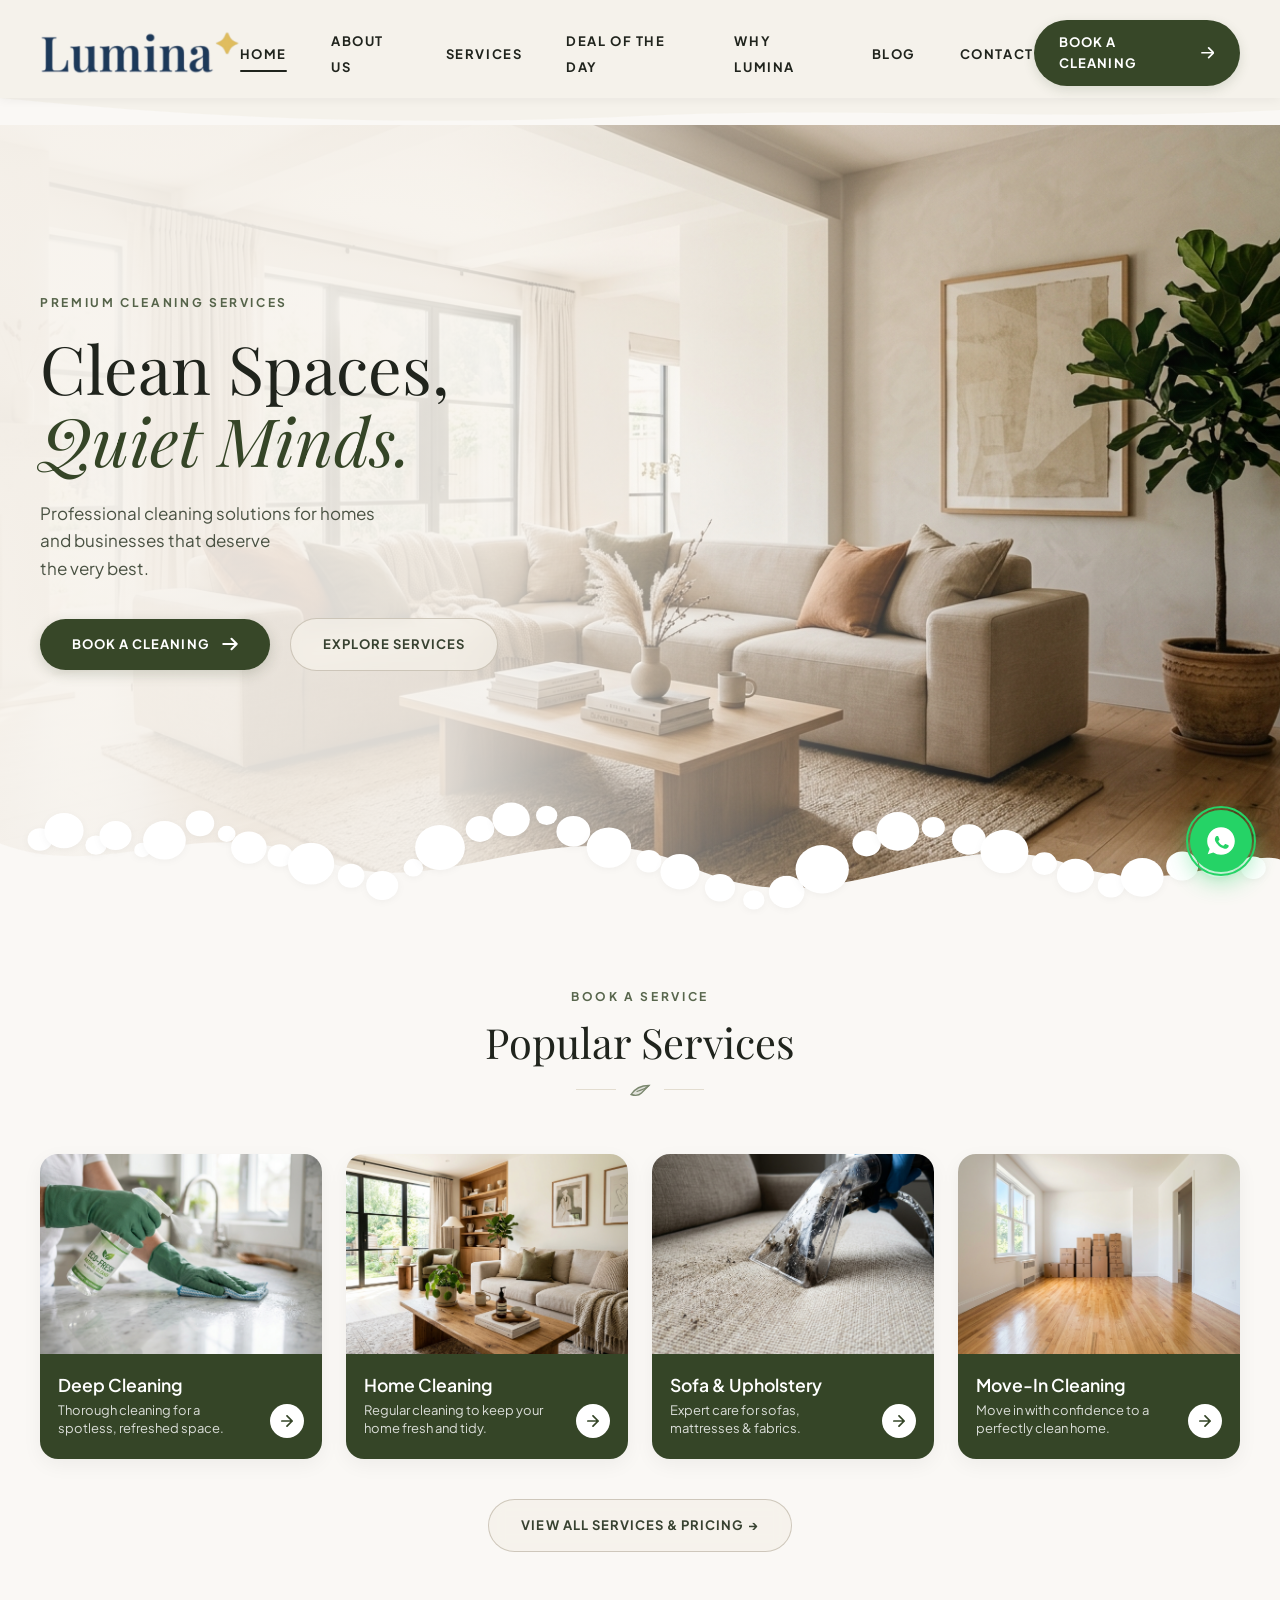
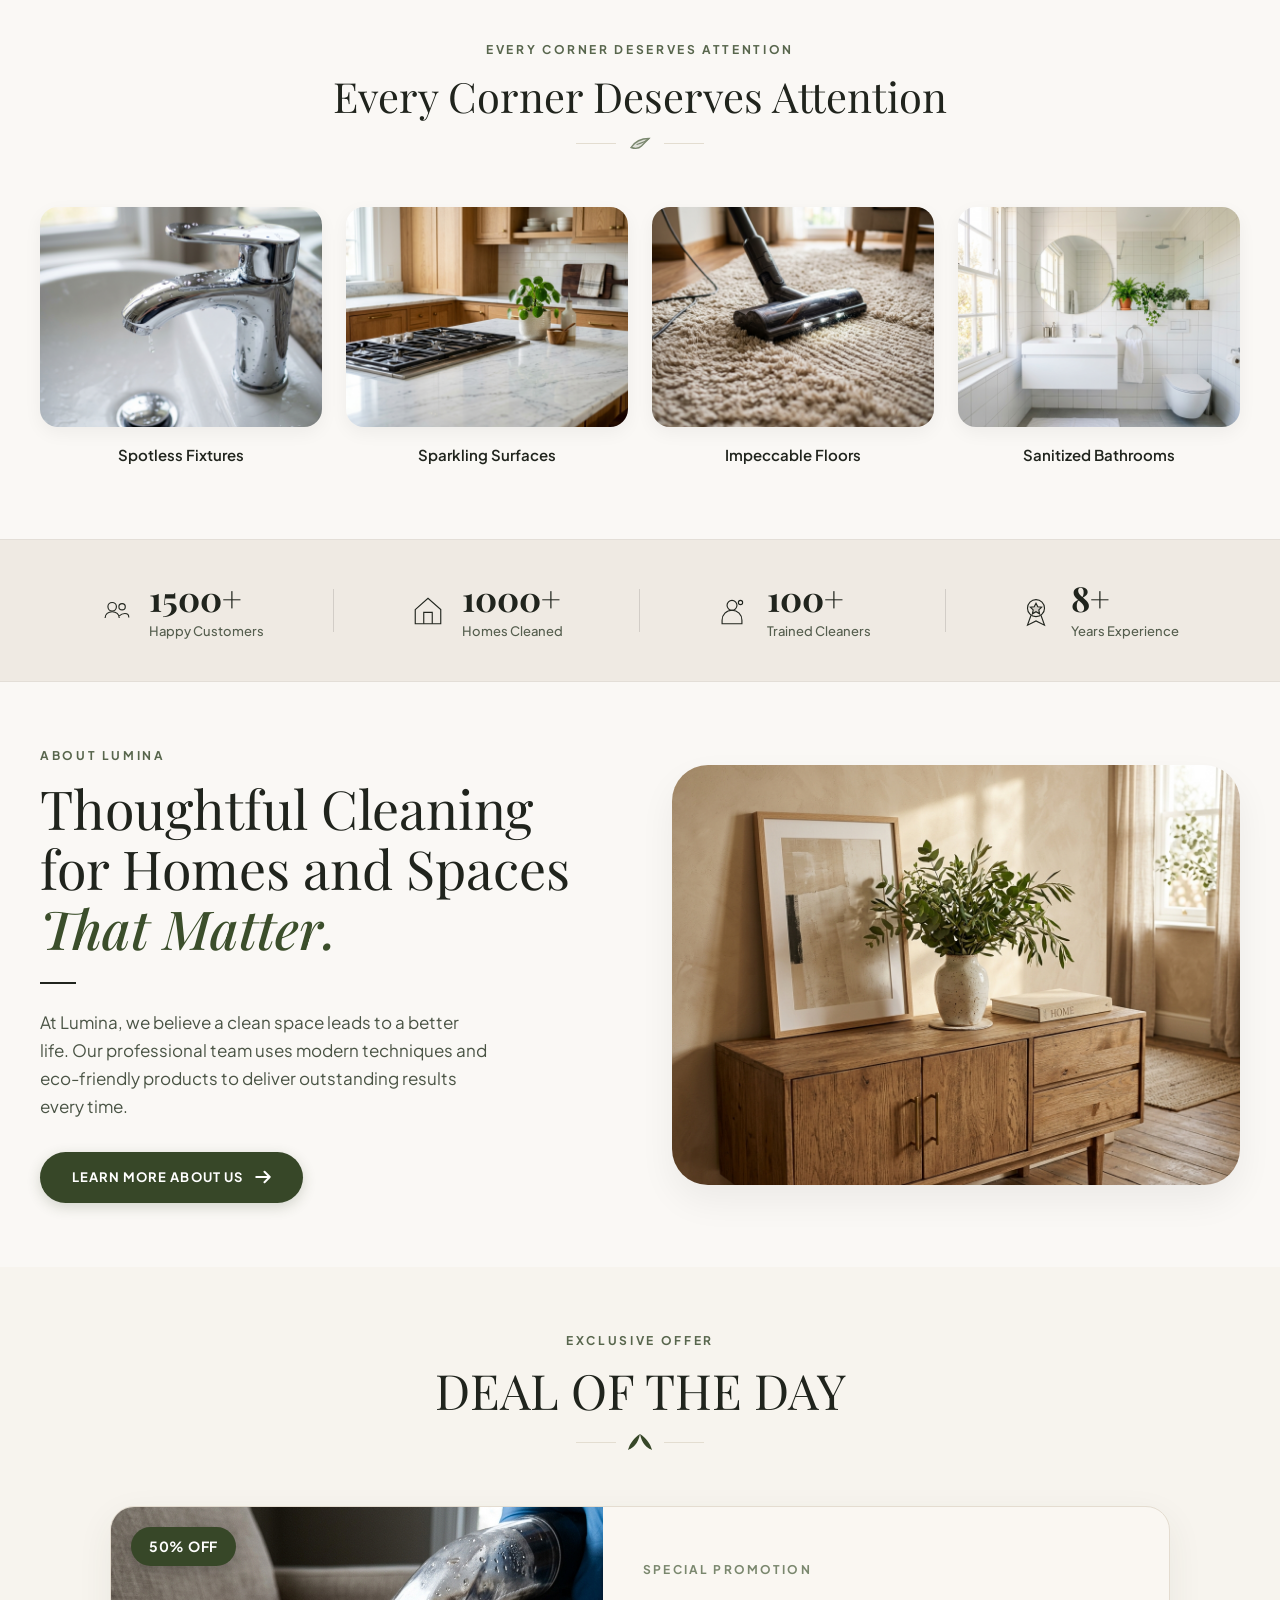
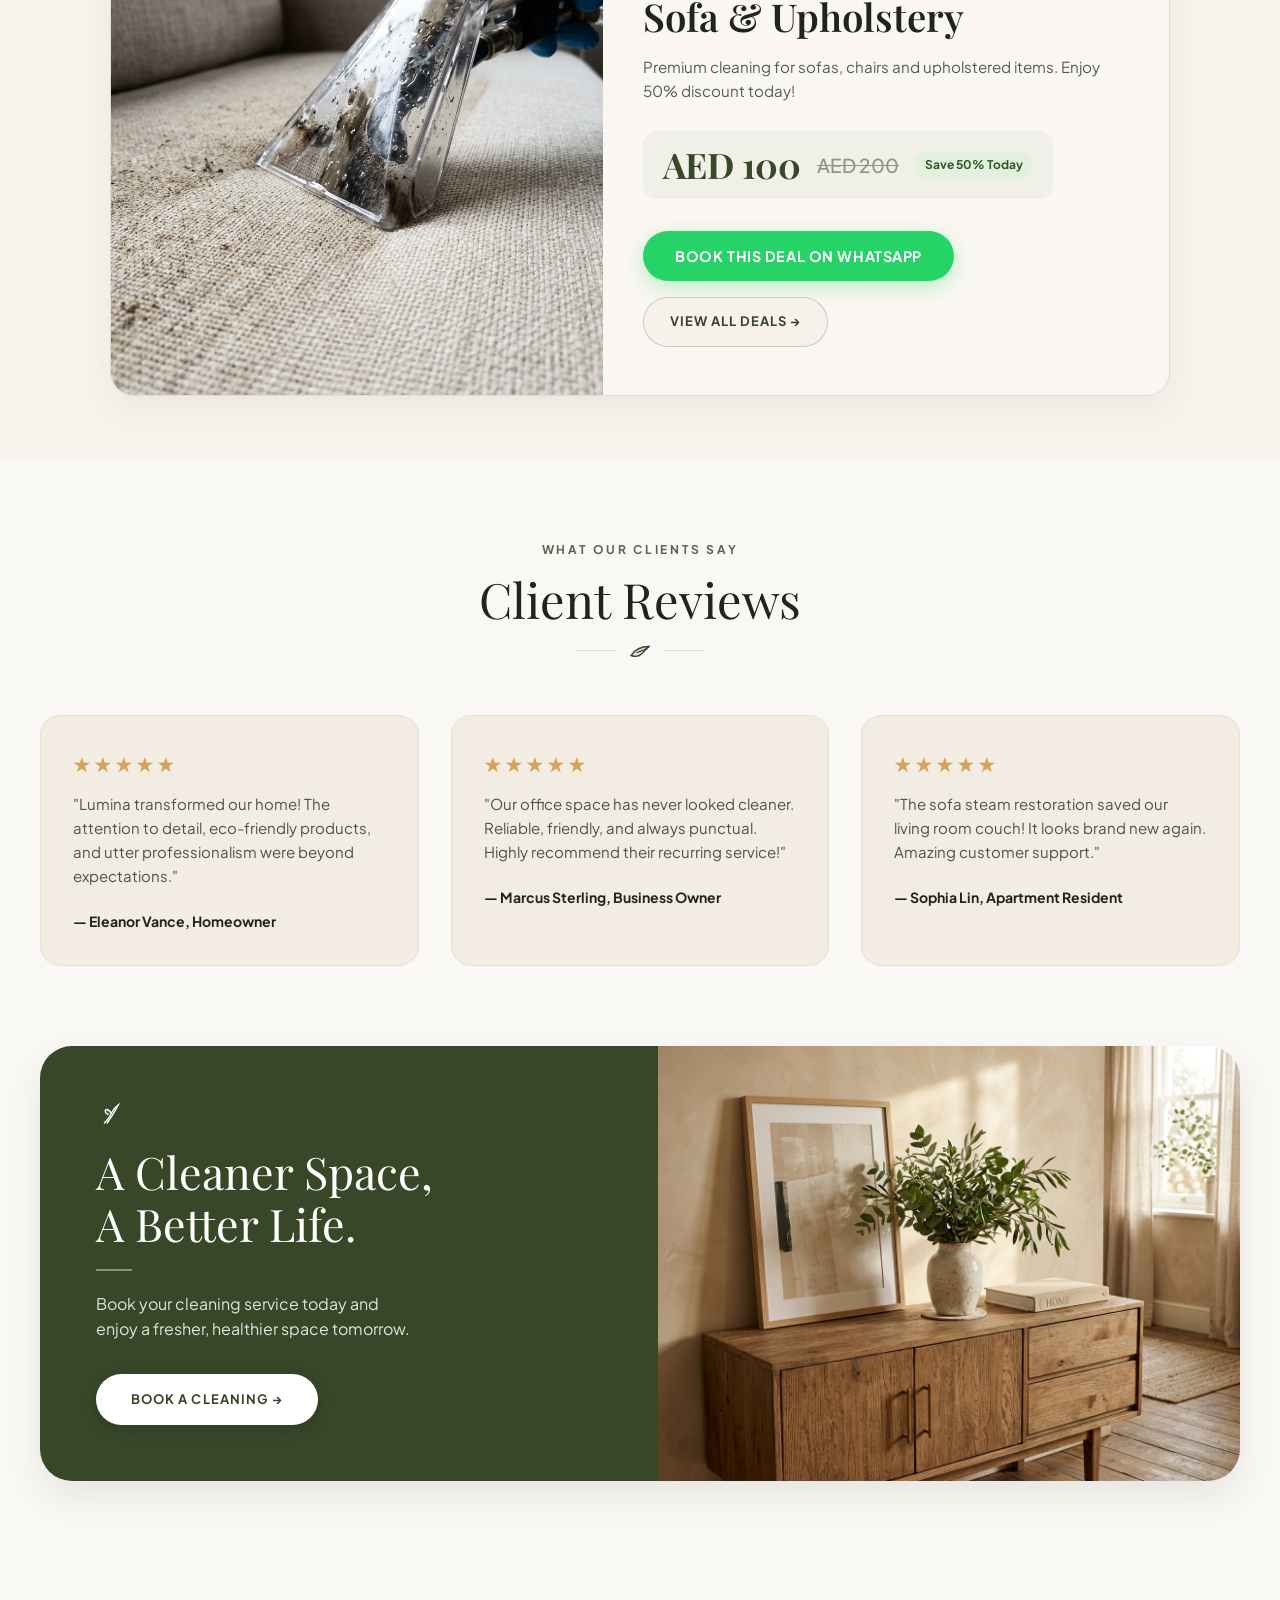
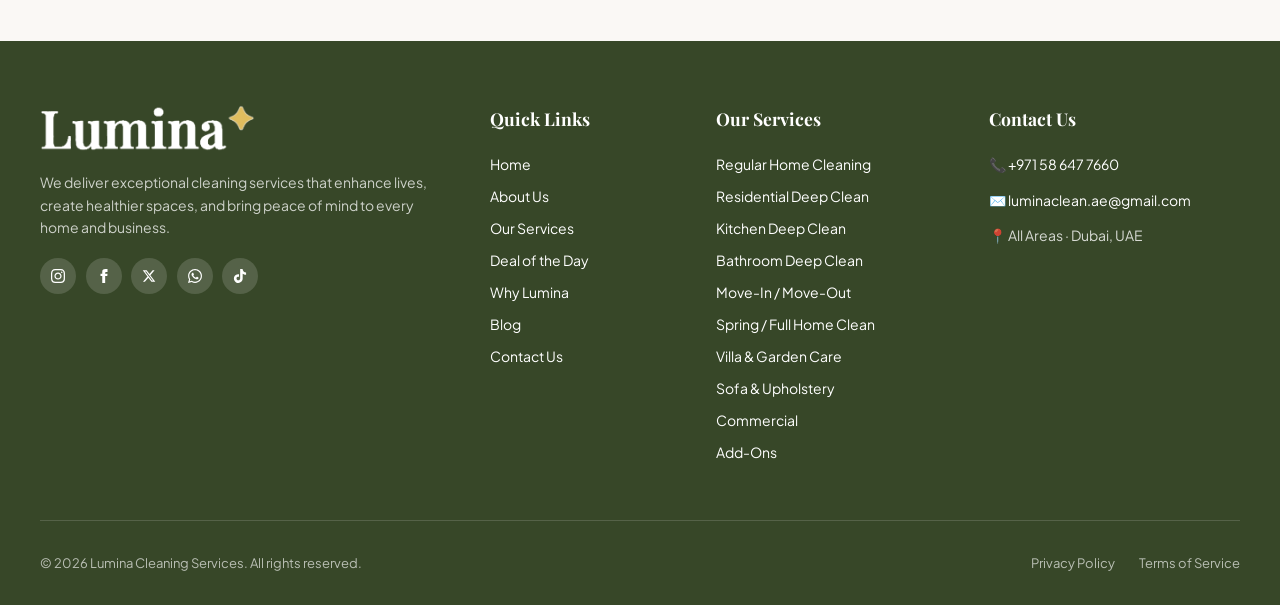
==== commit b0b395da: "Update social media links" ====
--- a/index.html
+++ b/index.html
@@ -599,10 +599,37 @@
             style="display: block; margin-bottom: 1.25rem;">
             <img src="assets/logo-white.png" alt="Lumina Cleaning Services Logo" class="brand-footer-logo-img">
           </a>
-          <p style="font-size: 0.875rem; color: rgba(255,255,255,0.75); line-height: 1.6; margin-bottom: 1.5rem;">
+          <p style="font-size: 0.875rem; color: rgba(255,255,255,0.75); line-height: 1.6; margin-bottom: 1.25rem;">
             We deliver exceptional cleaning services that enhance lives, create healthier spaces, and bring peace of
             mind to every home and business.
           </p>
+          <div class="info-social-links" style="margin-top: 0.5rem;">
+            <a href="https://www.instagram.com/lumina_dxb?stkn=ZjNrdGttaXVpeno4" target="_blank" rel="noopener noreferrer" class="social-circle-btn footer-social-btn" aria-label="Instagram" title="Instagram">
+              <svg width="14" height="14" fill="currentColor" viewBox="0 0 24 24">
+                <path d="M12 2.163c3.204 0 3.584.012 4.85.07 3.252.148 4.771 1.691 4.919 4.919.058 1.265.069 1.645.069 4.849 0 3.205-.012 3.584-.069 4.849-.149 3.225-1.664 4.771-4.919 4.919-1.266.058-1.644.07-4.85.07-3.204 0-3.584-.012-4.849-.07-3.26-.149-4.771-1.699-4.919-4.92-.058-1.265-.07-1.644-.07-4.849 0-3.204.013-3.583.07-4.849.149-3.227 1.664-4.771 4.919-4.919 1.266-.057 1.645-.069 4.849-.069zm0-2.163c-3.259 0-3.667.014-4.947.072-4.358.2-6.78 2.618-6.98 6.98-.059 1.281-.073 1.689-.073 4.948 0 3.259.014 3.668.072 4.948.2 4.358 2.618 6.78 6.98 6.98 1.281.058 1.689.072 4.948.072 3.259 0 3.668-.014 4.948-.072 4.354-.2 6.782-2.618 6.979-6.98.059-1.28.073-1.689.073-4.948 0-3.259-.014-3.667-.072-4.947-.196-4.354-2.617-6.78-6.979-6.98-1.281-.059-1.69-.073-4.949-.073zm0 5.838c-3.403 0-6.162 2.759-6.162 6.162s2.759 6.163 6.162 6.163 6.162-2.759 6.162-6.163c0-3.403-2.759-6.162-6.162-6.162zm0 10.162c-2.209 0-4-1.79-4-4 0-2.209 1.791-4 4-4s4 1.791 4 4c0 2.21-1.791 4-4 4zm6.406-11.845c-.796 0-1.441.645-1.441 1.44s.645 1.44 1.441 1.44c.795 0 1.439-.645 1.439-1.44s-.644-1.44-1.439-1.44z" />
+              </svg>
+            </a>
+            <a href="https://www.facebook.com/profile.php?id=61594346194369" target="_blank" rel="noopener noreferrer" class="social-circle-btn footer-social-btn" aria-label="Facebook" title="Facebook">
+              <svg width="14" height="14" fill="currentColor" viewBox="0 0 24 24">
+                <path d="M9 8H6v4h3v12h5V12h3.642L18 8h-4V6.333C14 5.374 14.5 5 15.5 5H18V0h-3.808C10.592 0 9 1.583 9 4.615V8z" />
+              </svg>
+            </a>
+            <a href="#" class="social-circle-btn footer-social-btn" aria-label="X / Twitter" title="X / Twitter">
+              <svg width="14" height="14" fill="currentColor" viewBox="0 0 24 24">
+                <path d="M18.244 2.25h3.308l-7.227 8.26 8.502 11.24H16.17l-5.214-6.817L4.99 21.75H1.68l7.73-8.835L1.254 2.25H8.08l4.713 6.231zm-1.161 17.52h1.833L7.084 4.126H5.117z" />
+              </svg>
+            </a>
+            <a href="#" class="social-circle-btn footer-social-btn" aria-label="WhatsApp" title="WhatsApp">
+              <svg width="14" height="14" fill="currentColor" viewBox="0 0 24 24">
+                <path d="M.057 24l1.687-6.163c-1.041-1.804-1.588-3.849-1.587-5.946.003-6.556 5.338-11.891 11.893-11.891 3.181.001 6.167 1.24 8.413 3.488 2.245 2.248 3.481 5.236 3.48 8.414-.003 6.557-5.338 11.892-11.893 11.892-1.99-.001-3.951-.5-5.688-1.448l-6.305 1.654zm6.597-3.807c1.676.995 3.276 1.591 5.392 1.592 5.448 0 9.886-4.434 9.889-9.885.002-5.462-4.415-9.89-9.881-9.892-5.452 0-9.887 4.434-9.889 9.884-.001 2.225.651 3.891 1.746 5.634l-.999 3.648 3.742-.981zm11.387-5.464c-.074-.124-.272-.198-.57-.347-.297-.149-1.758-.868-2.031-.967-.272-.099-.47-.149-.669.149-.198.297-.768.967-.941 1.165-.173.198-.347.223-.644.074-.297-.149-1.255-.462-2.39-1.475-.883-.788-1.48-1.761-1.653-2.059-.173-.297-.018-.458.13-.606.134-.133.297-.347.446-.521.151-.172.2-.296.3-.495.099-.198.05-.372-.025-.521-.075-.148-.669-1.611-.916-2.206-.242-.579-.487-.501-.669-.51-.173-.008-.371-.01-.57-.01-.198 0-.52.074-.792.372-.272.297-1.04 1.016-1.04 2.479 0 1.462 1.065 2.875 1.213 3.074.149.198 2.095 3.2 5.076 4.487.709.306 1.263.489 1.694.626.712.226 1.36.194 1.872.118.571-.085 1.758-.719 2.006-1.413.248-.695.248-1.29.173-1.414z" />
+              </svg>
+            </a>
+            <a href="#" class="social-circle-btn footer-social-btn" aria-label="TikTok" title="TikTok">
+              <svg width="14" height="14" fill="currentColor" viewBox="0 0 24 24">
+                <path d="M12.525.02c1.31-.02 2.61-.01 3.91-.02.08 1.53.63 3.09 1.75 4.17 1.12 1.11 2.7 1.62 4.24 1.79v4.03c-1.44-.05-2.89-.35-4.2-.97-.57-.26-1.1-.59-1.62-.93-.01 2.92.01 5.84-.02 8.75-.08 1.4-.54 2.79-1.35 3.94-1.31 1.92-3.58 3.17-5.91 3.21-1.43.08-2.86-.31-4.08-1.03-2.02-1.19-3.44-3.37-3.65-5.71-.02-.5-.03-1-.01-1.49.18-1.9 1.12-3.72 2.58-4.96 1.66-1.44 3.98-2.13 6.15-1.72.02 1.48-.04 2.96-.04 4.44-.99-.32-2.15-.23-3.02.37-.82.57-1.31 1.54-1.28 2.54.02.94.51 1.83 1.28 2.37.95.66 2.2.78 3.26.33.95-.41 1.63-1.33 1.72-2.35.08-2.86.04-5.73.04-8.59V.02z" />
+              </svg>
+            </a>
+          </div>
         </div>
 
         <!-- Quick Links -->
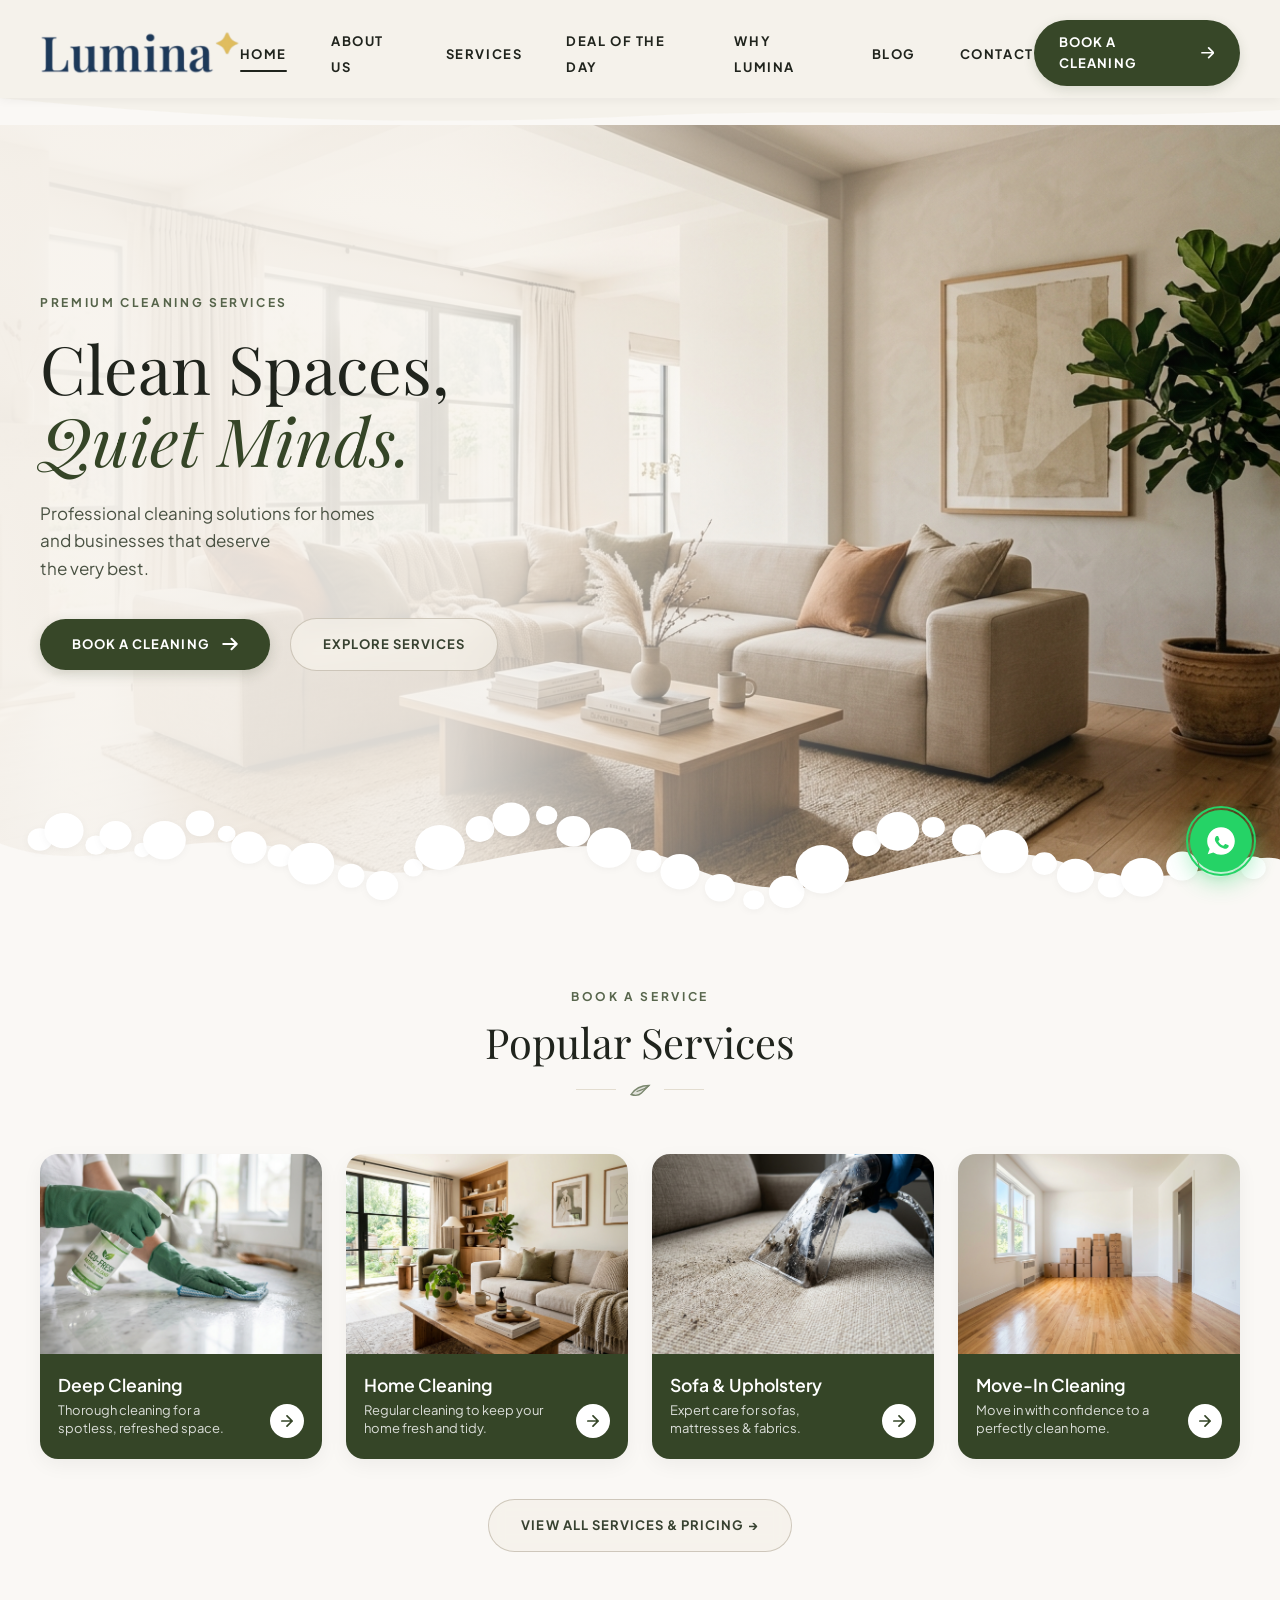
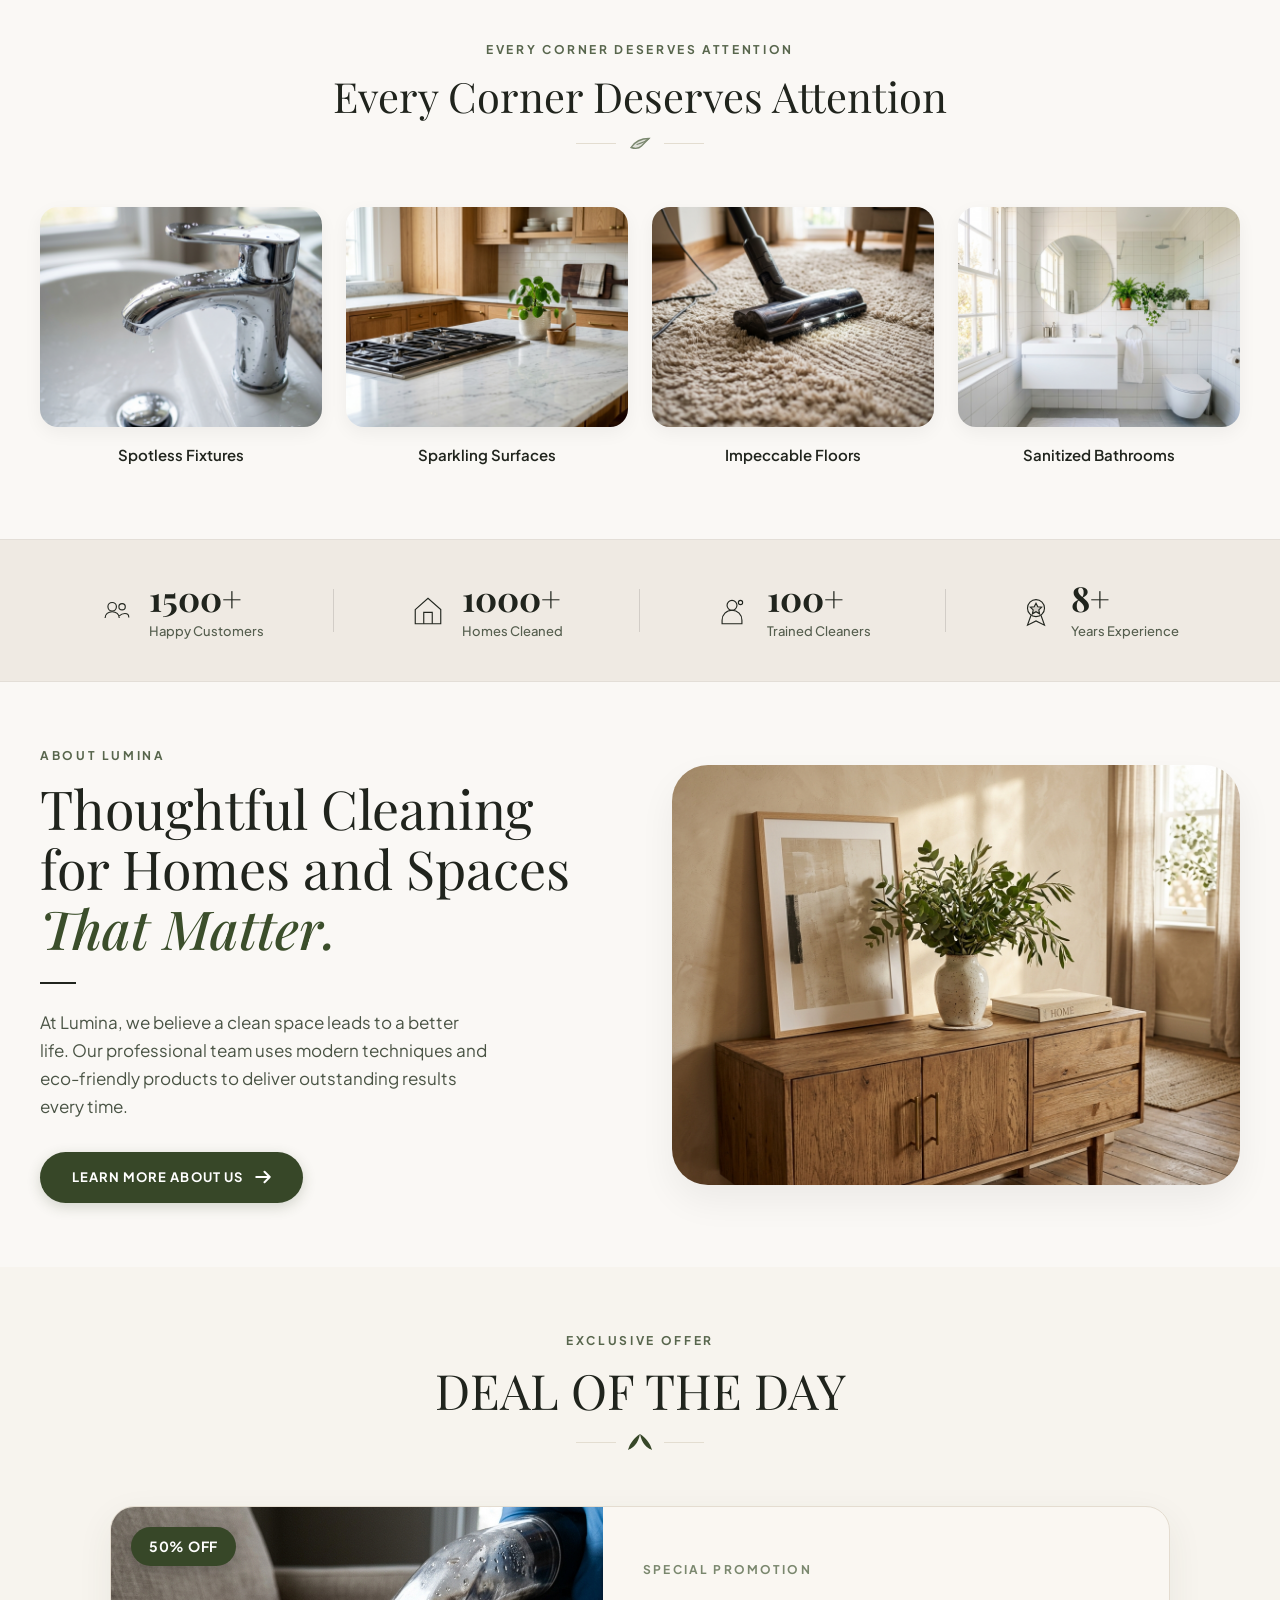
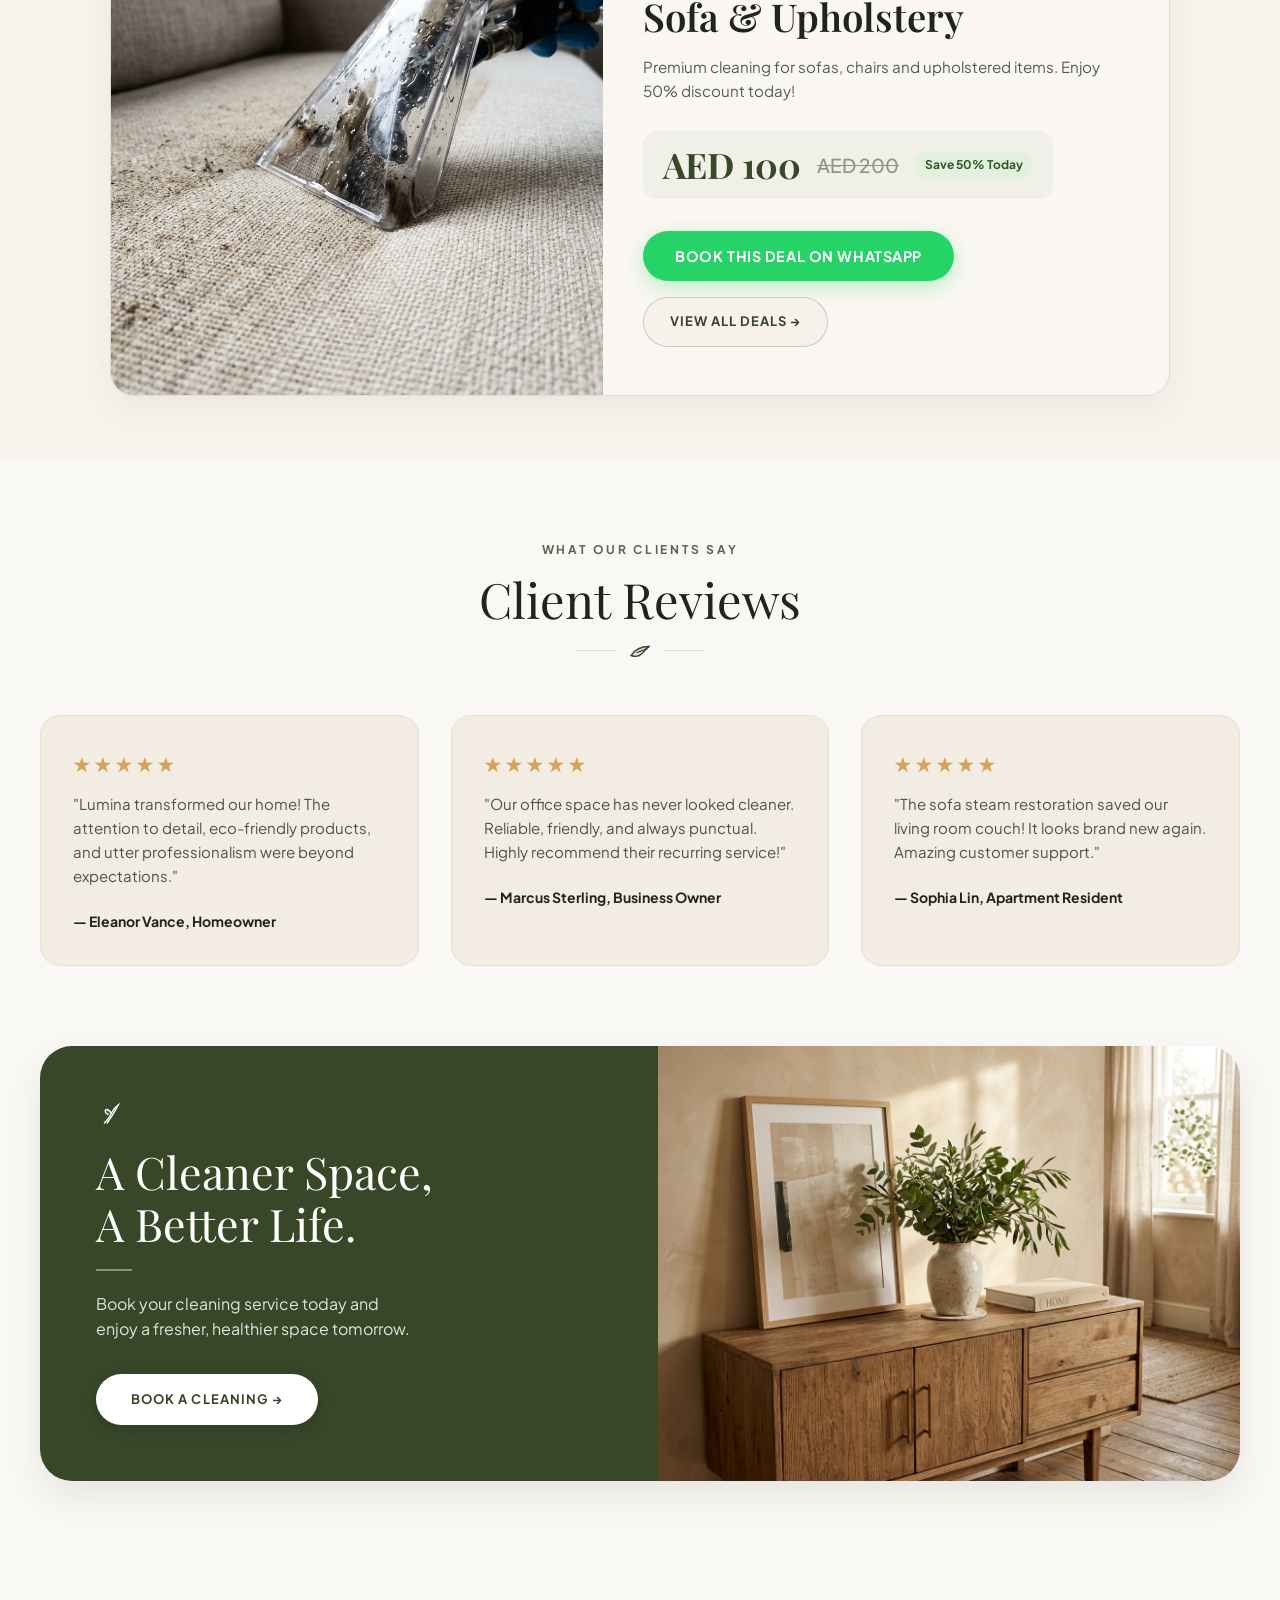
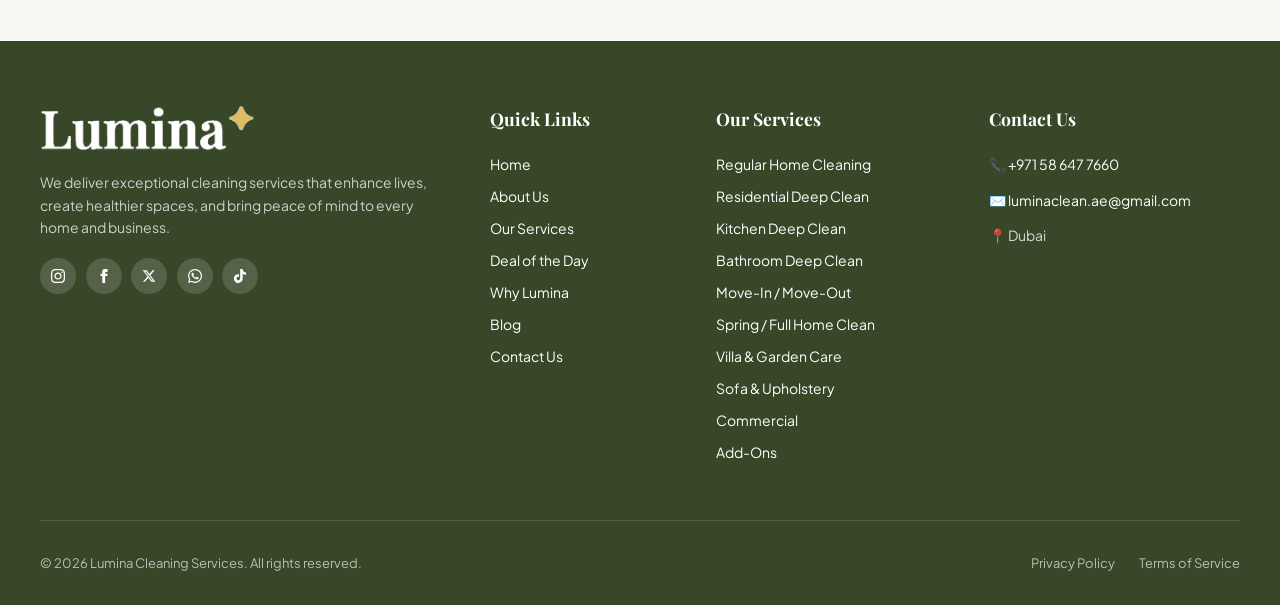
==== commit 9b6cd025: "Update location to Dubai only" ====
--- a/index.html
+++ b/index.html
@@ -672,7 +672,7 @@
             style="list-style: none; display: flex; flex-direction: column; gap: 0.8rem; font-size: 0.875rem; color: rgba(255,255,255,0.8);">
             <li><a href="tel:+971586477660" style="color: #FFF; text-decoration: none;">📞 +971 58 647 7660</a></li>
             <li><a href="mailto:luminaclean.ae@gmail.com" style="color: #FFF; text-decoration: none;">✉️ luminaclean.ae@gmail.com</a></li>
-            <li>📍 All Areas · Dubai, UAE</li>
+            <li>📍 Dubai</li>
           </ul>
         </div>
       </div>
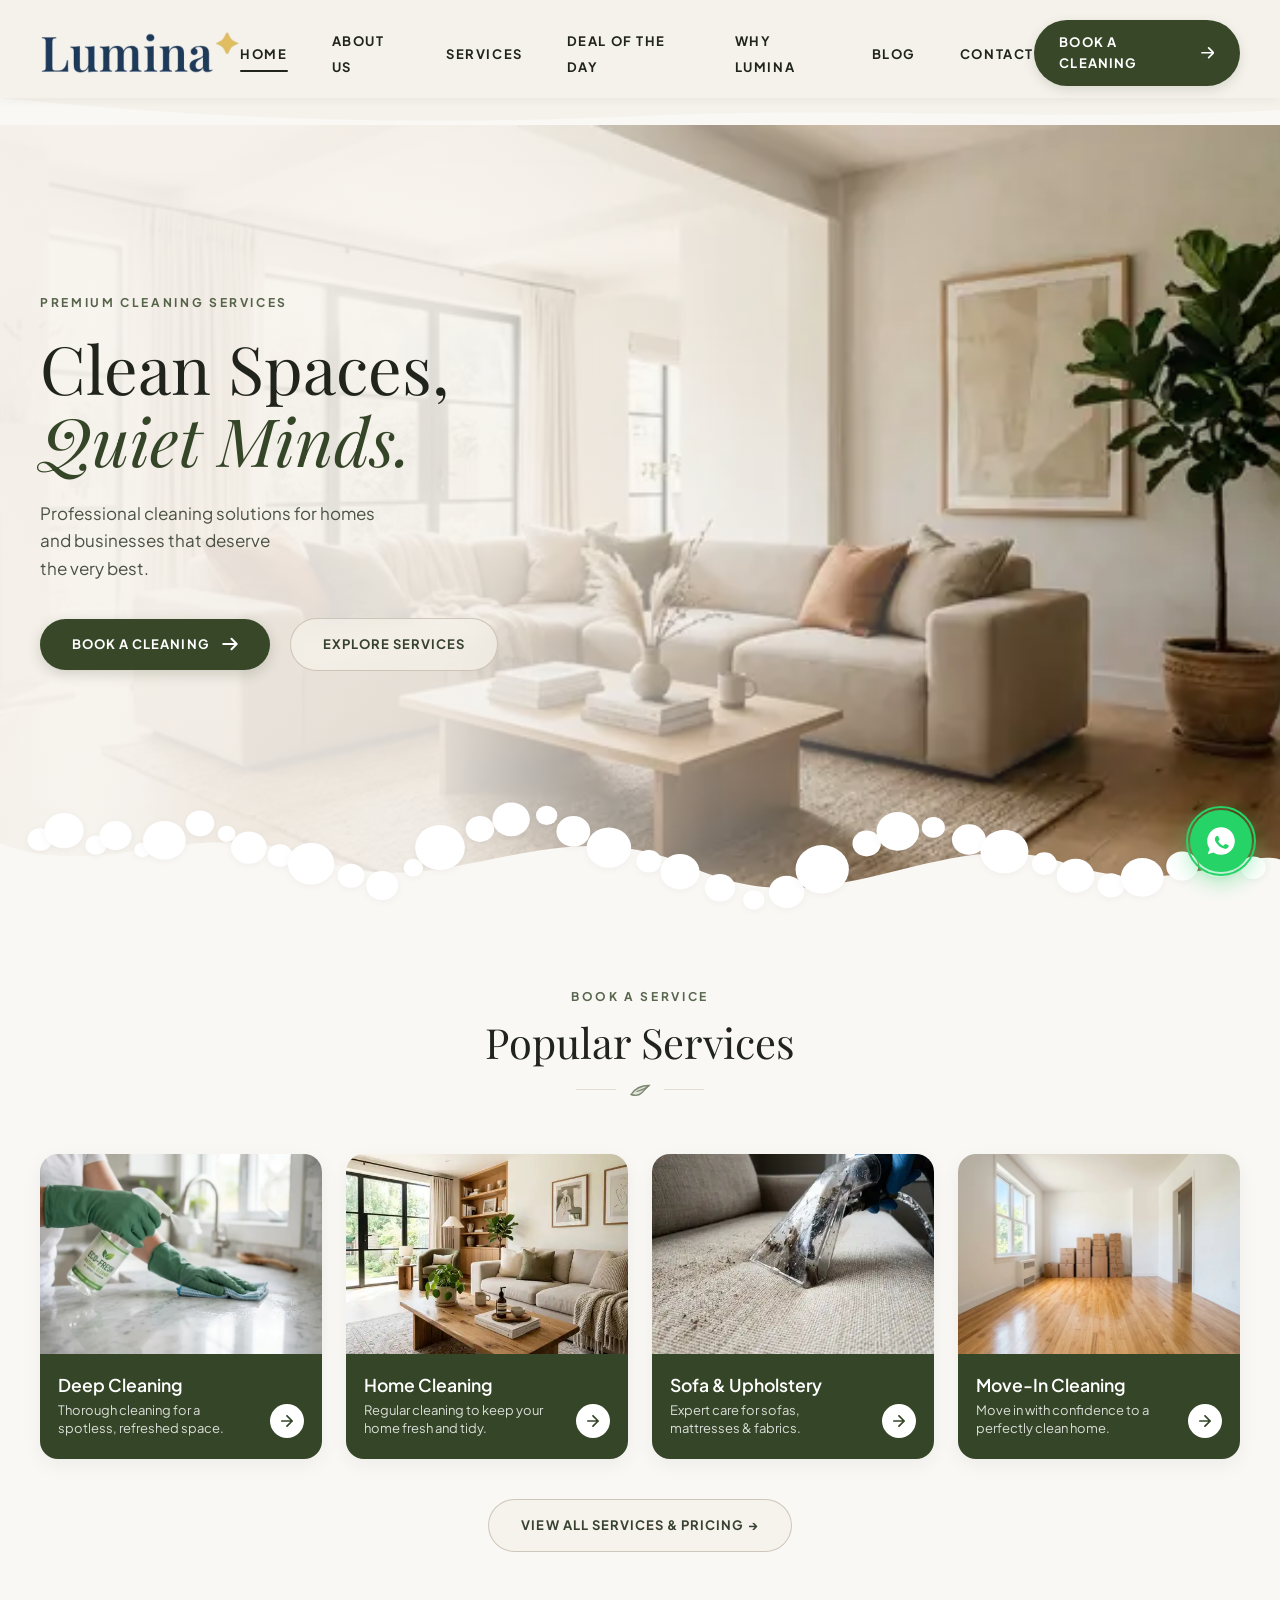
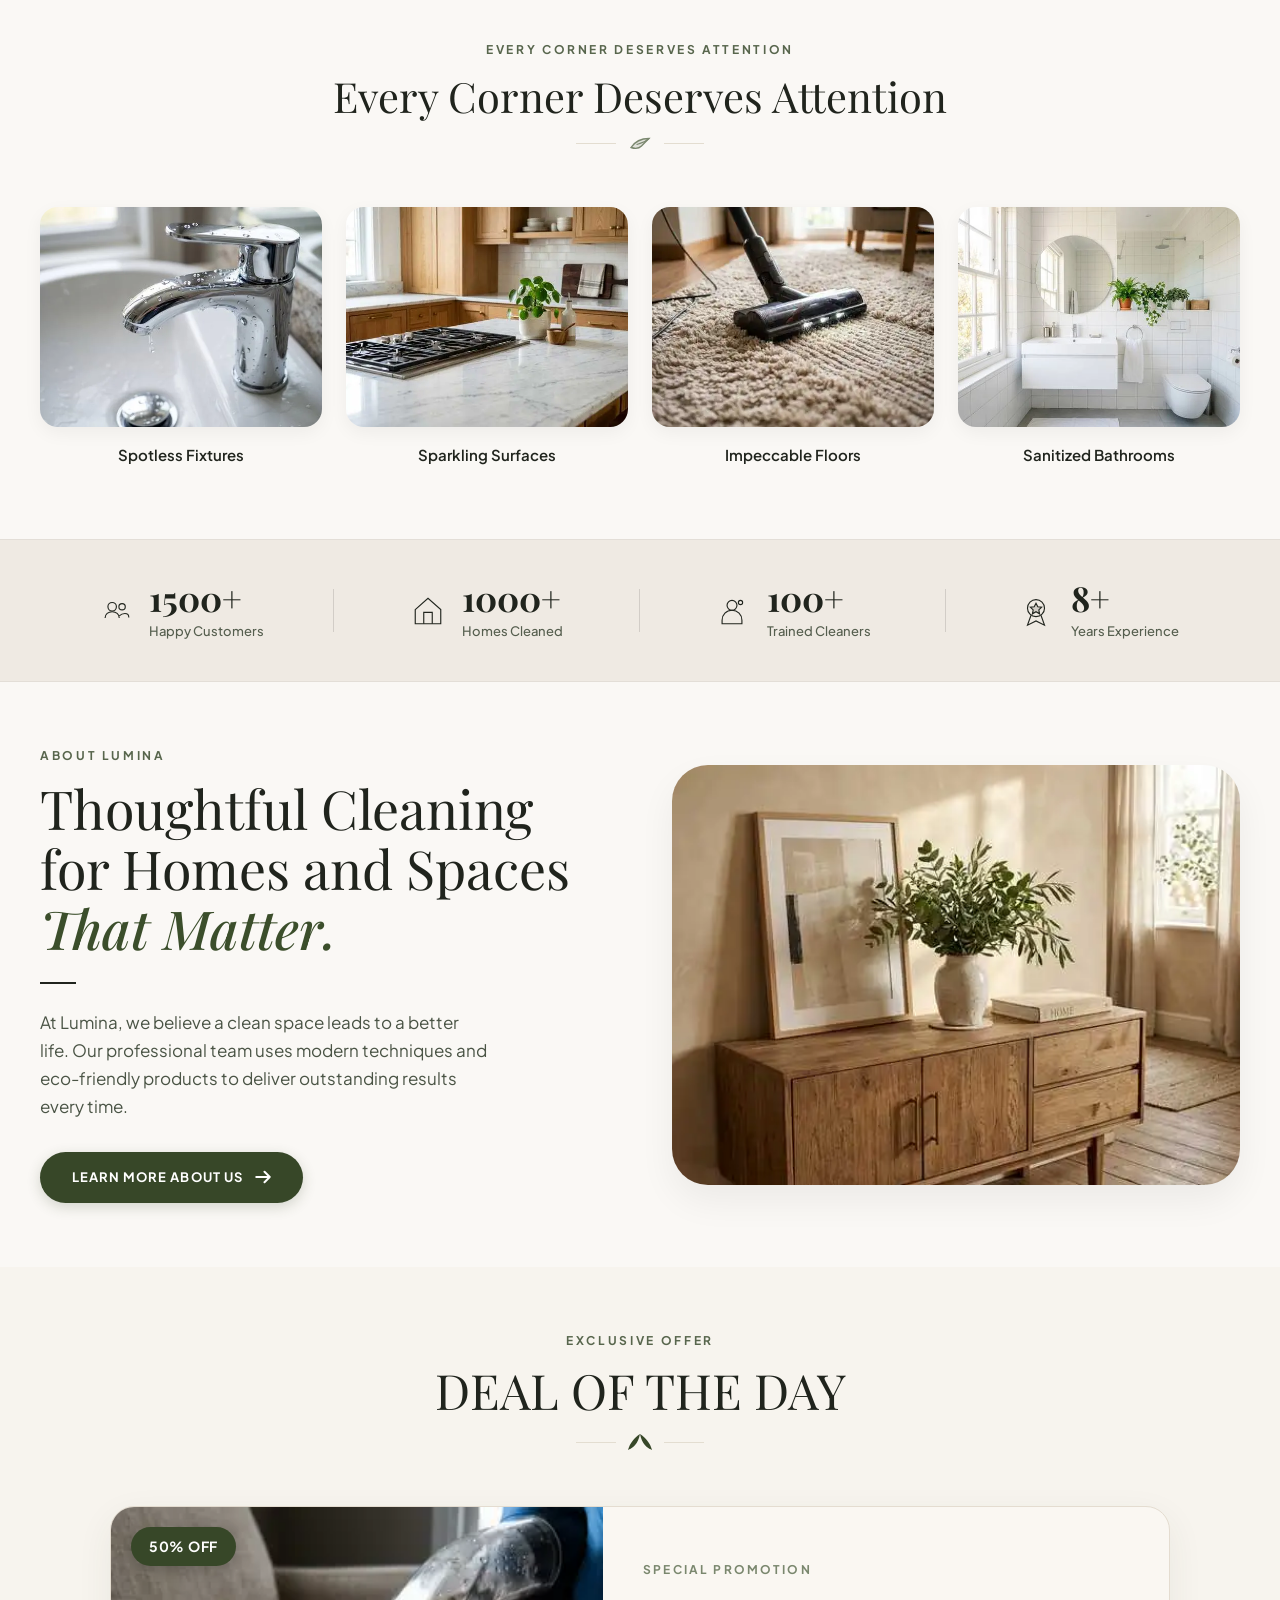
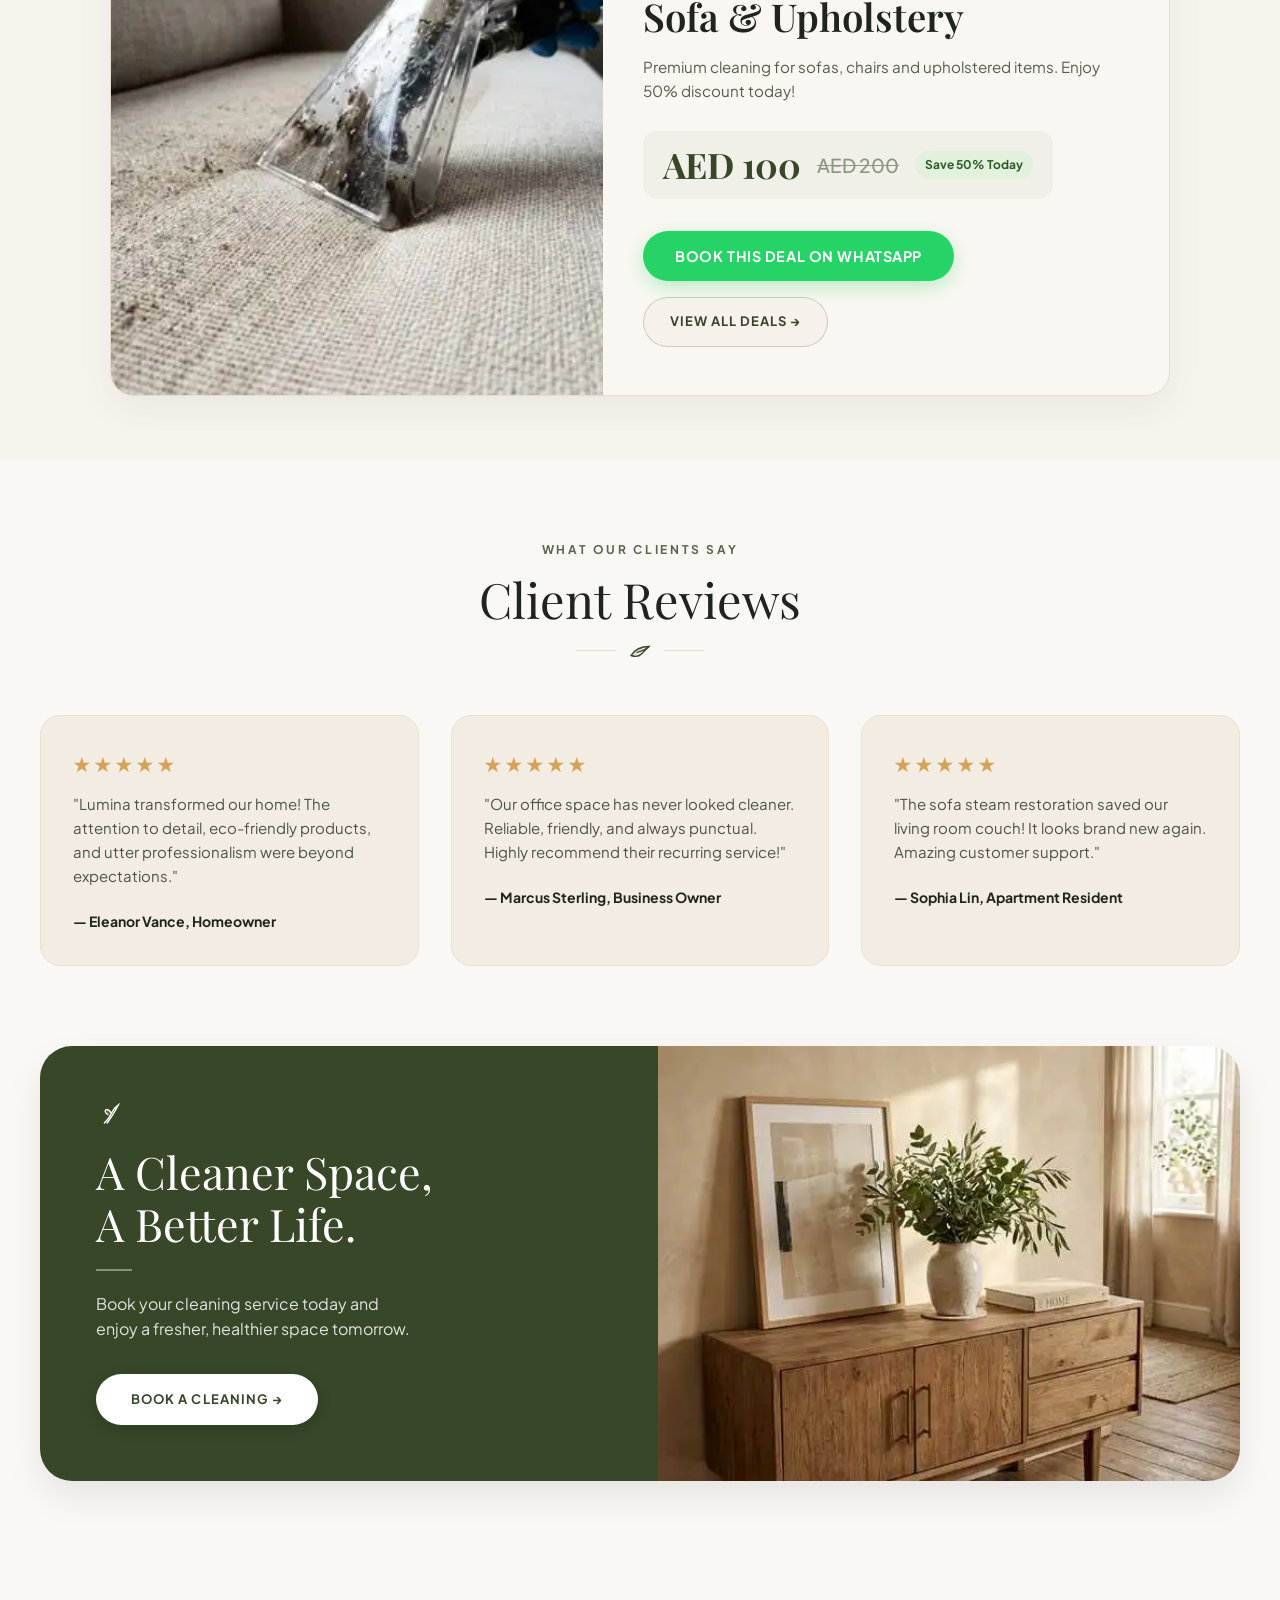
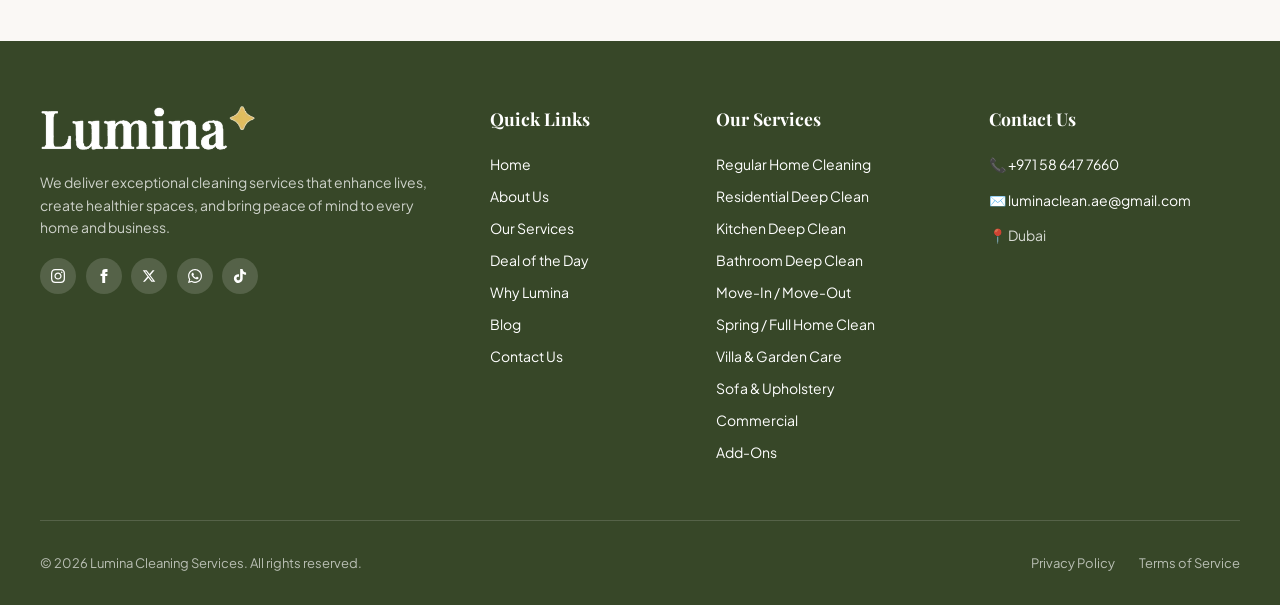
==== commit c4cf69f7: "Optimize website images" ====
--- a/index.html
+++ b/index.html
@@ -24,7 +24,7 @@
 
       <!-- Brand Logo -->
       <a href="index.html" class="logo" id="brand-logo" aria-label="Lumina Cleaning Services Home">
-        <img src="assets/logo.png" alt="Lumina Cleaning Services Logo" class="brand-logo-img">
+        <img loading="eager" fetchpriority="high" width="160" height="38" src="assets/logo.webp" alt="Lumina Cleaning Services Logo" class="brand-logo-img">
       </a>
 
       <!-- Navigation Links -->
@@ -208,7 +208,7 @@
         <!-- Card 1 -->
         <div class="book-card" onclick="openServiceDetailsModal('deep-cleaning')">
           <div class="book-card-img-wrap">
-            <img src="assets/service_deep_cleaning.jpg" alt="Deep Cleaning" class="book-card-img" />
+            <img loading="lazy" width="600" height="448" src="assets/service_deep_cleaning.webp" alt="Deep Cleaning" class="book-card-img" />
           </div>
           <div class="book-card-body">
             <div class="book-card-content">
@@ -227,7 +227,7 @@
         <!-- Card 2 -->
         <div class="book-card" onclick="openServiceDetailsModal('home-cleaning')">
           <div class="book-card-img-wrap">
-            <img src="assets/service_home_cleaning.jpg" alt="Home Cleaning" class="book-card-img" />
+            <img loading="lazy" width="480" height="358" src="assets/service_home_cleaning.webp" alt="Home Cleaning" class="book-card-img" />
           </div>
           <div class="book-card-body">
             <div class="book-card-content">
@@ -246,7 +246,7 @@
         <!-- Card 3 -->
         <div class="book-card" onclick="openServiceDetailsModal('sofa-upholstery')">
           <div class="book-card-img-wrap">
-            <img src="assets/service_sofa_upholstery.jpg" alt="Sofa & Upholstery" class="book-card-img" />
+            <img loading="lazy" width="420" height="313" src="assets/service_sofa_upholstery.webp" alt="Sofa & Upholstery" class="book-card-img" />
           </div>
           <div class="book-card-body">
             <div class="book-card-content">
@@ -265,7 +265,7 @@
         <!-- Card 4 -->
         <div class="book-card" onclick="openServiceDetailsModal('move-in-cleaning')">
           <div class="book-card-img-wrap">
-            <img src="assets/service_move_in.jpg" alt="Move-In Cleaning" class="book-card-img" />
+            <img loading="lazy" width="600" height="448" src="assets/service_move_in.webp" alt="Move-In Cleaning" class="book-card-img" />
           </div>
           <div class="book-card-body">
             <div class="book-card-content">
@@ -318,7 +318,7 @@
         <!-- Item 1: Spotless Fixtures -->
         <div class="corner-item" onclick="openCornerDetailModal('fixtures')" role="button" tabindex="0" aria-label="View Spotless Fixtures Details">
           <div class="corner-img-wrap">
-            <img src="assets/detail_fixtures.jpg" alt="Spotless Fixtures" class="corner-img" />
+            <img loading="lazy" width="580" height="433" src="assets/detail_fixtures.webp" alt="Spotless Fixtures" class="corner-img" />
           </div>
           <h4 class="corner-caption">Spotless Fixtures</h4>
         </div>
@@ -326,7 +326,7 @@
         <!-- Item 2: Sparkling Surfaces -->
         <div class="corner-item" onclick="openCornerDetailModal('surfaces')" role="button" tabindex="0" aria-label="View Sparkling Surfaces Details">
           <div class="corner-img-wrap">
-            <img src="assets/detail_surfaces.jpg" alt="Sparkling Surfaces" class="corner-img" />
+            <img loading="lazy" width="580" height="433" src="assets/detail_surfaces.webp" alt="Sparkling Surfaces" class="corner-img" />
           </div>
           <h4 class="corner-caption">Sparkling Surfaces</h4>
         </div>
@@ -334,7 +334,7 @@
         <!-- Item 3: Impeccable Floors -->
         <div class="corner-item" onclick="openCornerDetailModal('floors')" role="button" tabindex="0" aria-label="View Impeccable Floors Details">
           <div class="corner-img-wrap">
-            <img src="assets/detail_floors.jpg" alt="Impeccable Floors" class="corner-img" />
+            <img loading="lazy" width="480" height="358" src="assets/detail_floors.webp" alt="Impeccable Floors" class="corner-img" />
           </div>
           <h4 class="corner-caption">Impeccable Floors</h4>
         </div>
@@ -342,7 +342,7 @@
         <!-- Item 4: Sanitized Bathrooms -->
         <div class="corner-item" onclick="openCornerDetailModal('bathrooms')" role="button" tabindex="0" aria-label="View Sanitized Bathrooms Details">
           <div class="corner-img-wrap">
-            <img src="assets/detail_bathrooms.jpg" alt="Sanitized Bathrooms" class="corner-img" />
+            <img loading="lazy" width="580" height="433" src="assets/detail_bathrooms.webp" alt="Sanitized Bathrooms" class="corner-img" />
           </div>
           <h4 class="corner-caption">Sanitized Bathrooms</h4>
         </div>
@@ -448,7 +448,7 @@
 
         <div class="about-hero-image-container">
           <div class="about-hero-img-wrap">
-            <img src="assets/about_hero_decor.jpg" alt="Thoughtful aesthetic home decor" class="about-hero-img" />
+            <img loading="lazy" width="540" height="403" src="assets/about_hero_decor.webp" alt="Thoughtful aesthetic home decor" class="about-hero-img" />
           </div>
         </div>
       </div>
@@ -474,7 +474,7 @@
 
       <div class="deal-of-day-banner">
         <div class="deal-banner-image-wrap">
-          <img src="assets/service_sofa_upholstery.jpg" alt="Sofa & Upholstery Cleaning" class="deal-banner-img" />
+          <img loading="lazy" width="420" height="313" src="assets/service_sofa_upholstery.webp" alt="Sofa & Upholstery Cleaning" class="deal-banner-img" />
           <span class="deal-discount-badge">50% OFF</span>
         </div>
 
@@ -581,7 +581,7 @@
           </a>
         </div>
         <div class="cta-banner-right">
-          <img src="assets/about_hero_decor.jpg" alt="Aesthetic clean home space" class="cta-banner-img" />
+          <img loading="lazy" width="540" height="403" src="assets/about_hero_decor.webp" alt="Aesthetic clean home space" class="cta-banner-img" />
         </div>
       </div>
     </div>
@@ -597,7 +597,7 @@
         <div>
           <a href="index.html" class="footer-logo" aria-label="Lumina Cleaning Services Home"
             style="display: block; margin-bottom: 1.25rem;">
-            <img src="assets/logo-white.png" alt="Lumina Cleaning Services Logo" class="brand-footer-logo-img">
+            <img loading="lazy" width="160" height="38" src="assets/logo-white.webp" alt="Lumina Cleaning Services Logo" class="brand-footer-logo-img">
           </a>
           <p style="font-size: 0.875rem; color: rgba(255,255,255,0.75); line-height: 1.6; margin-bottom: 1.25rem;">
             We deliver exceptional cleaning services that enhance lives, create healthier spaces, and bring peace of
@@ -694,7 +694,7 @@
   <div class="modal-backdrop" id="corner-details-modal">
     <div class="modal-card" style="max-width: 660px; max-height: 88vh; overflow-y: auto; padding: 0;">
       <div style="position: relative; height: 230px; width: 100%; overflow: hidden; border-radius: 20px 20px 0 0;">
-        <img id="corner-modal-img" src="assets/detail_fixtures.jpg" alt="Corner Detail" style="width: 100%; height: 100%; object-fit: cover;">
+        <img loading="lazy" width="580" height="433" id="corner-modal-img" src="assets/detail_fixtures.webp" alt="Corner Detail" style="width: 100%; height: 100%; object-fit: cover;">
         <button class="modal-close" onclick="closeCornerDetailModal();" aria-label="Close modal" style="position: absolute; top: 1rem; right: 1rem; background: rgba(32,36,29,0.75); color: #FFF; border: none; width: 34px; height: 34px; border-radius: 50%; display: flex; align-items: center; justify-content: center; cursor: pointer; backdrop-filter: blur(4px);">
           <svg width="14" height="14" viewBox="0 0 14 14" fill="none" stroke="currentColor" stroke-width="2">
             <path d="M1 1L13 13M1 13L13 1" />
--- a/styles.css
+++ b/styles.css
@@ -268,7 +268,7 @@
   min-height: calc(100vh - 110px);
   display: flex;
   align-items: center;
-  background-image: url('assets/hero_living_room.jpg');
+  background-image: url('assets/hero_living_room.webp');
   background-size: cover;
   background-position: center 30%;
   overflow: hidden;
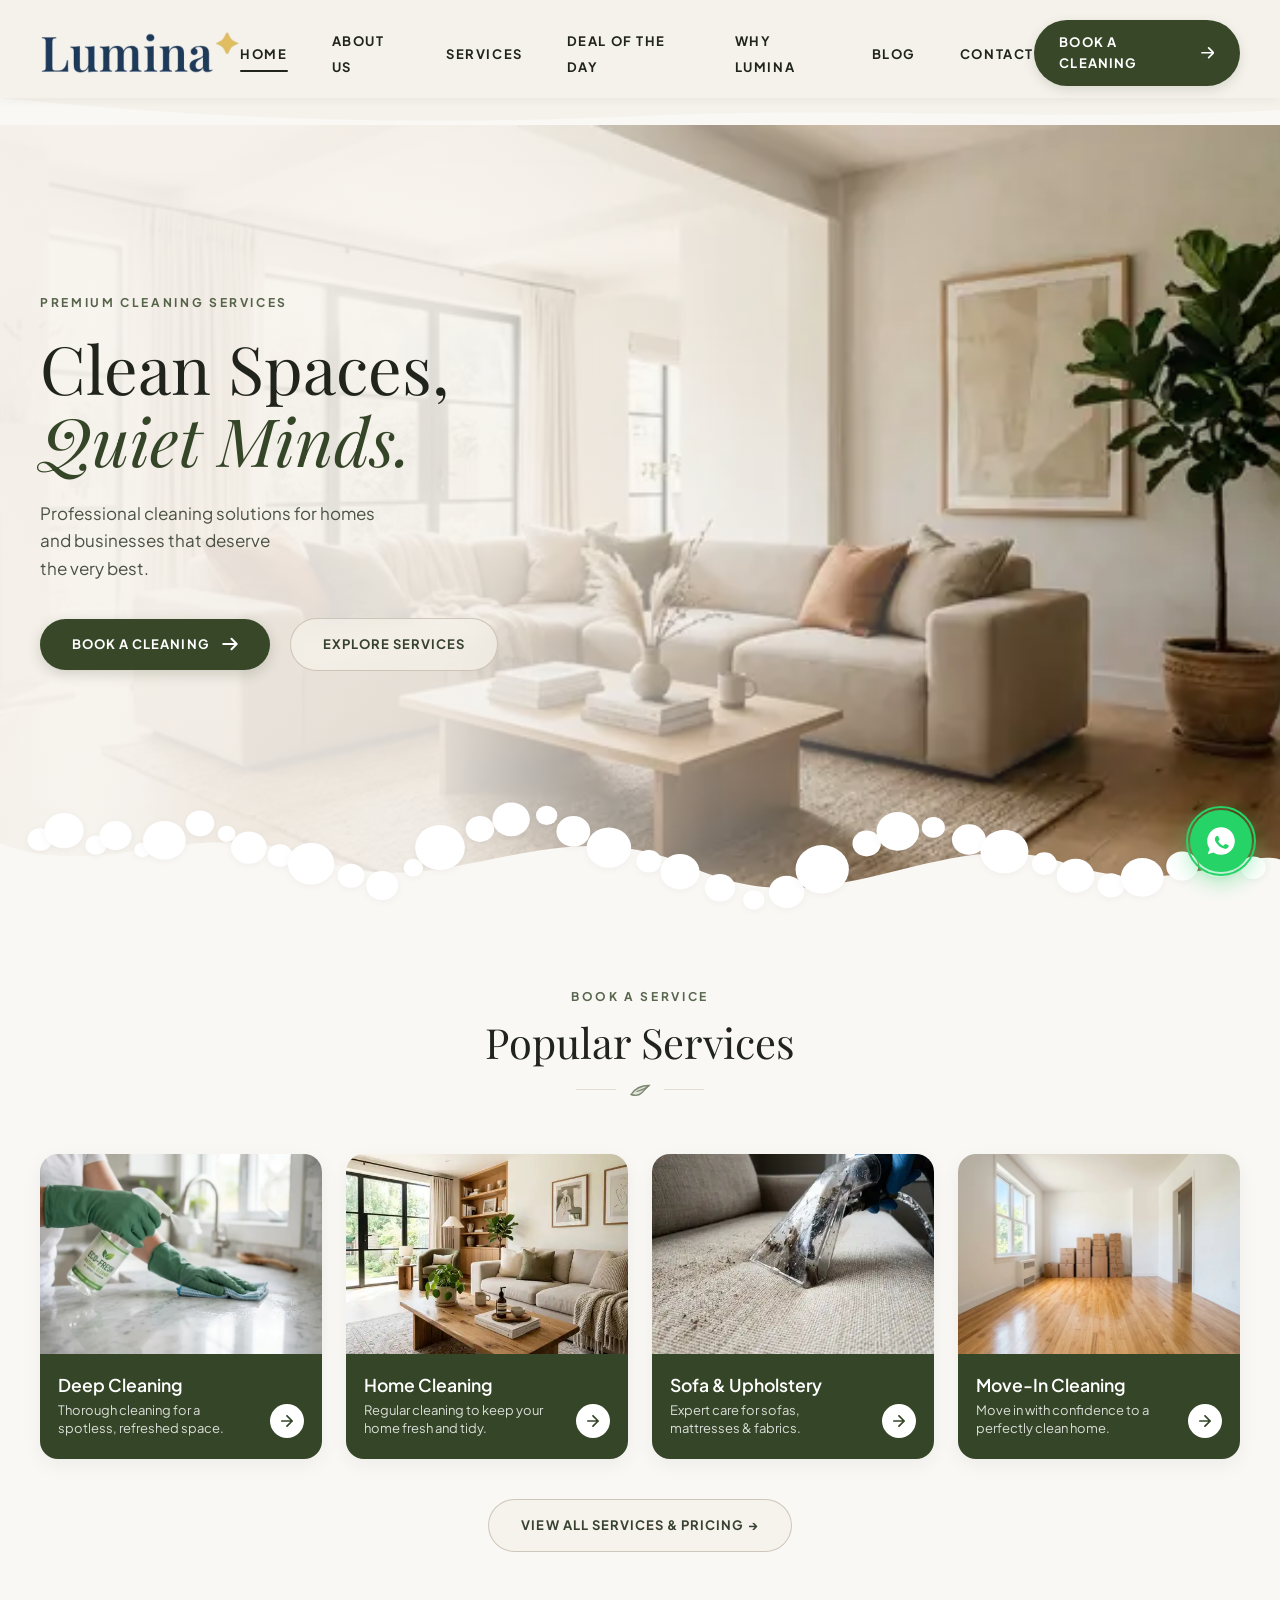
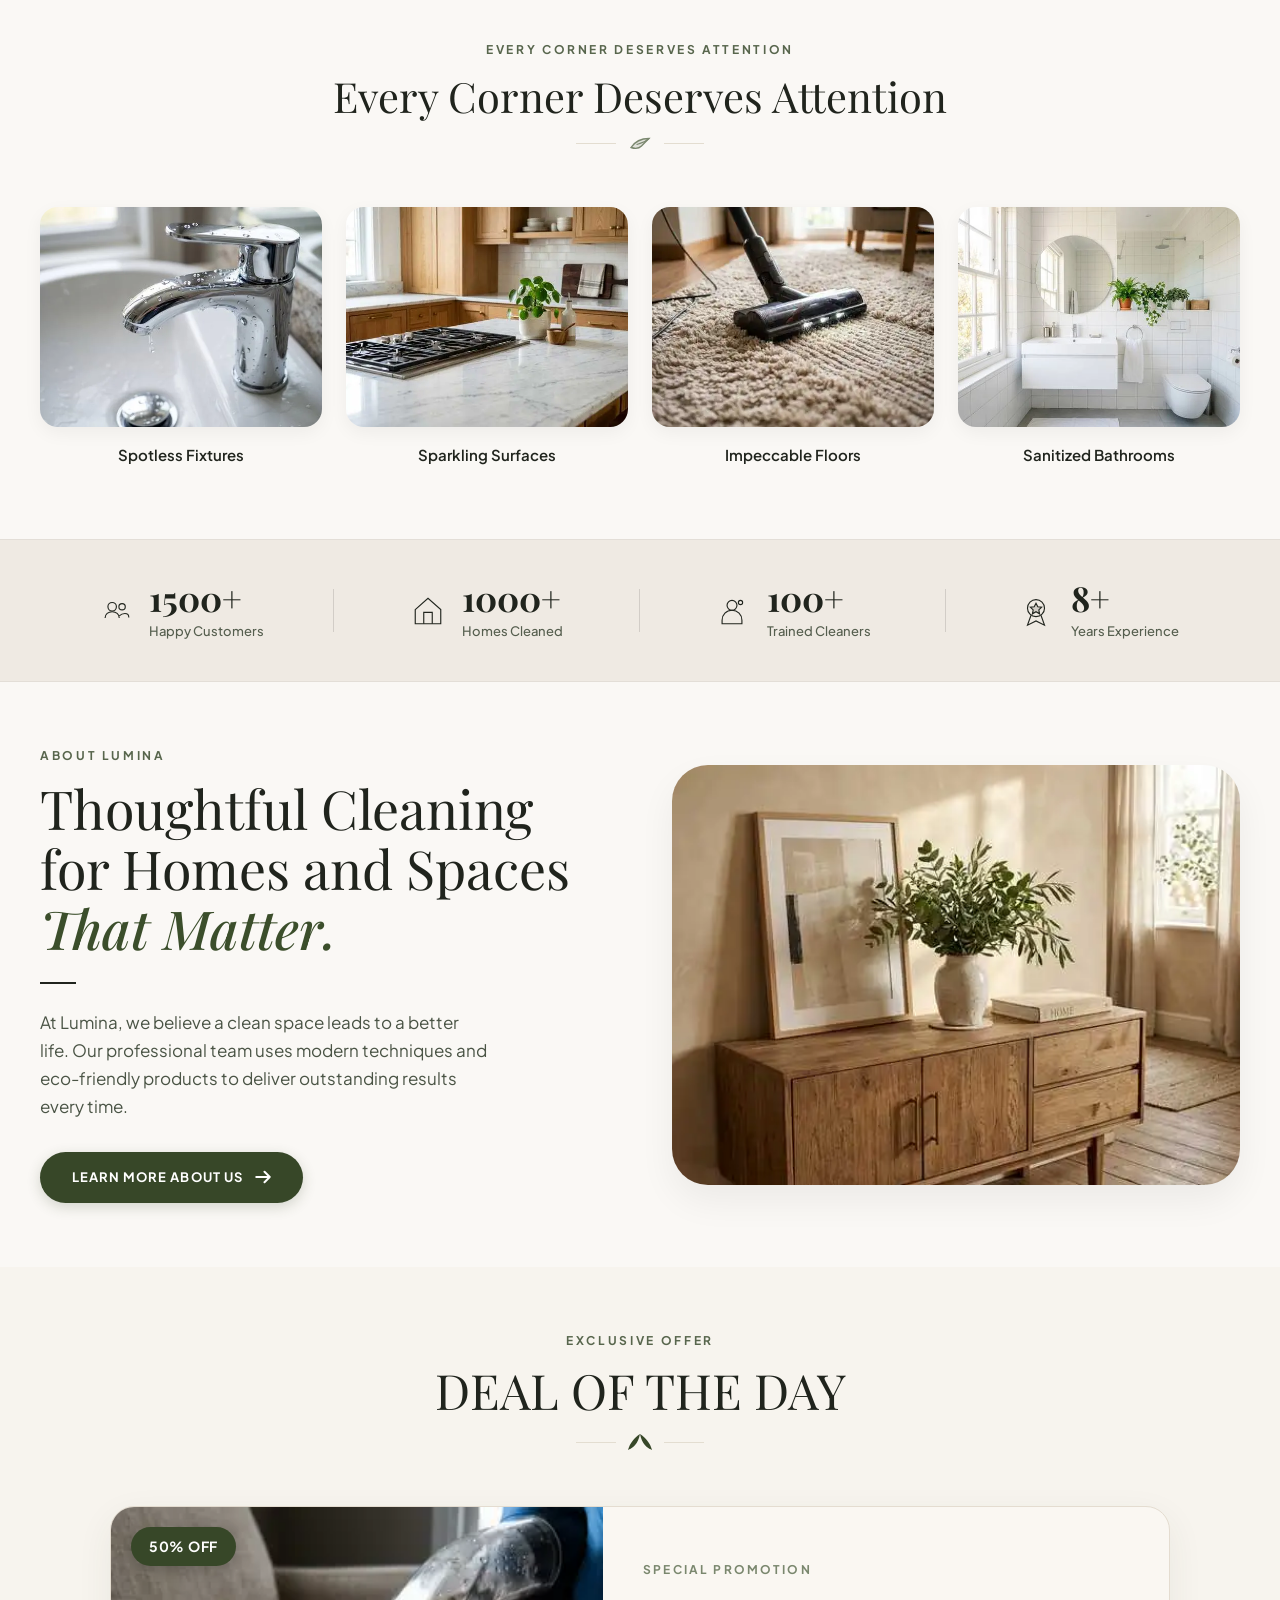
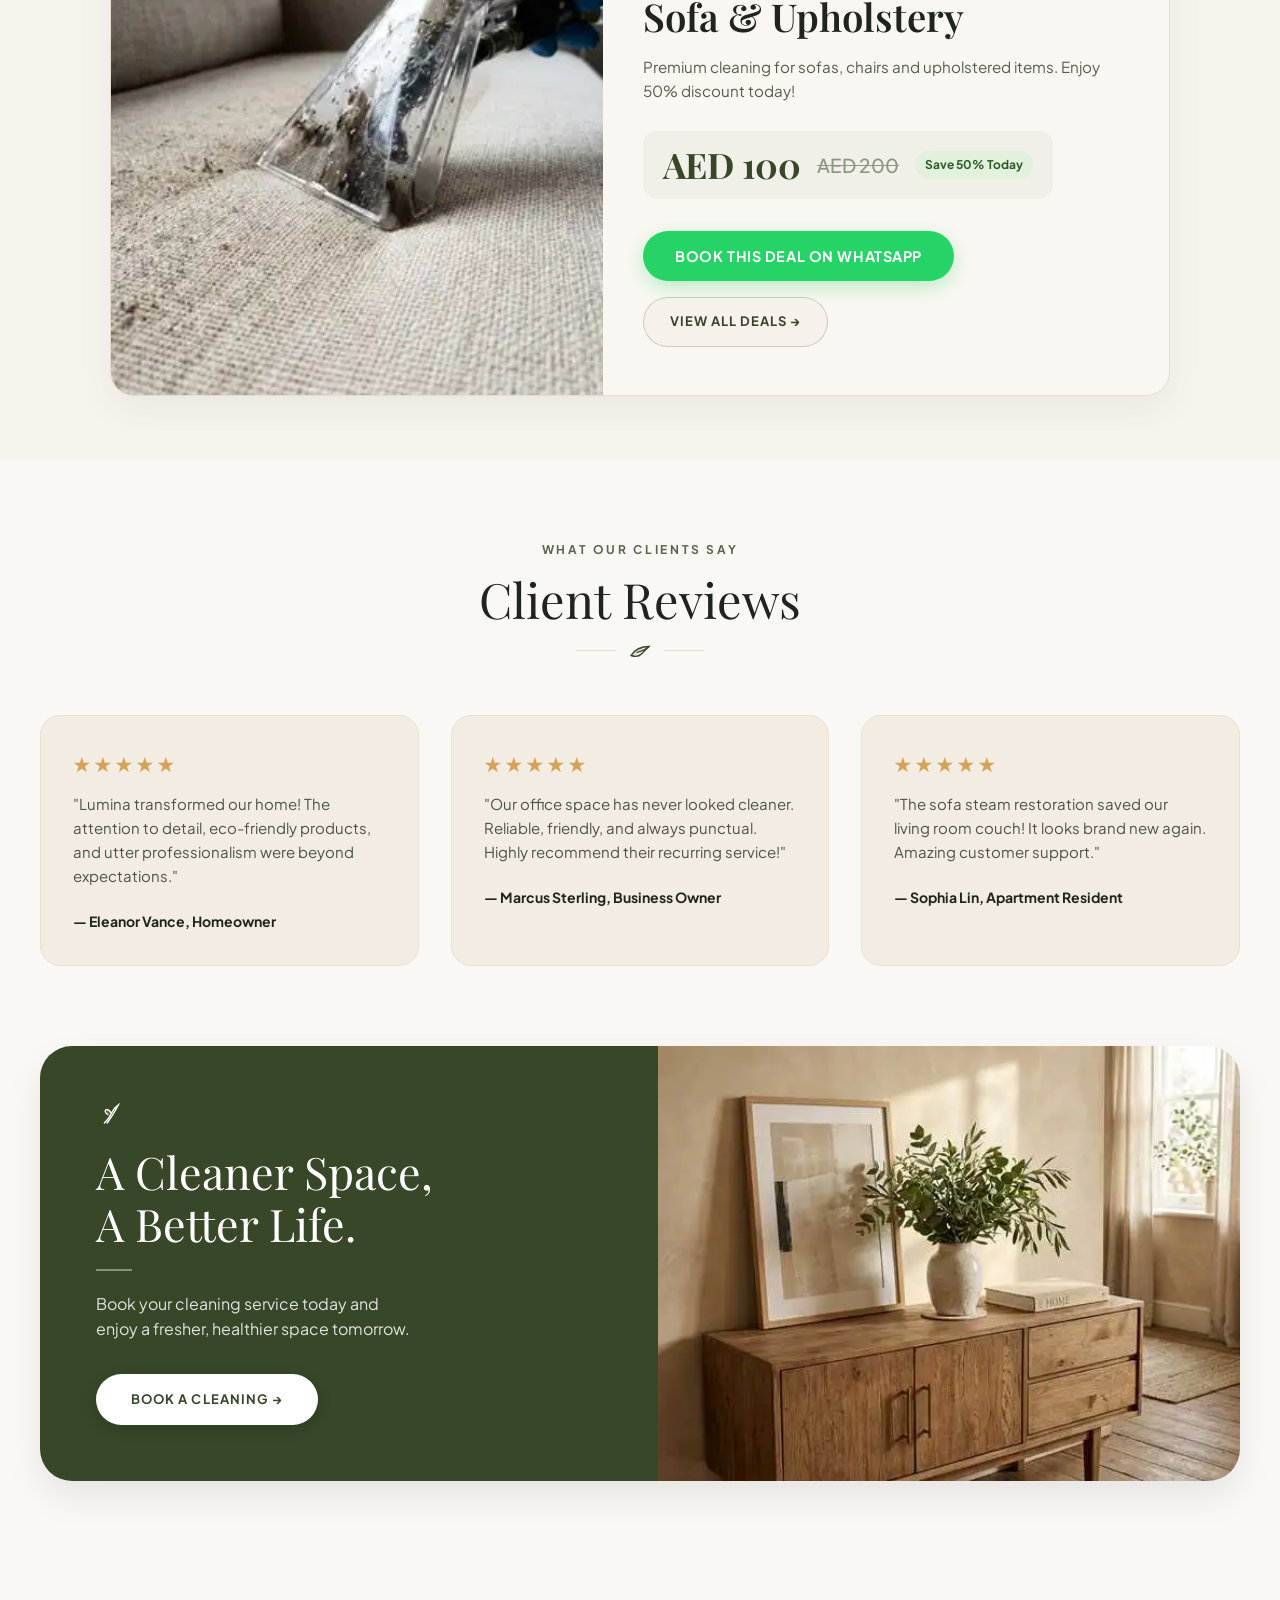
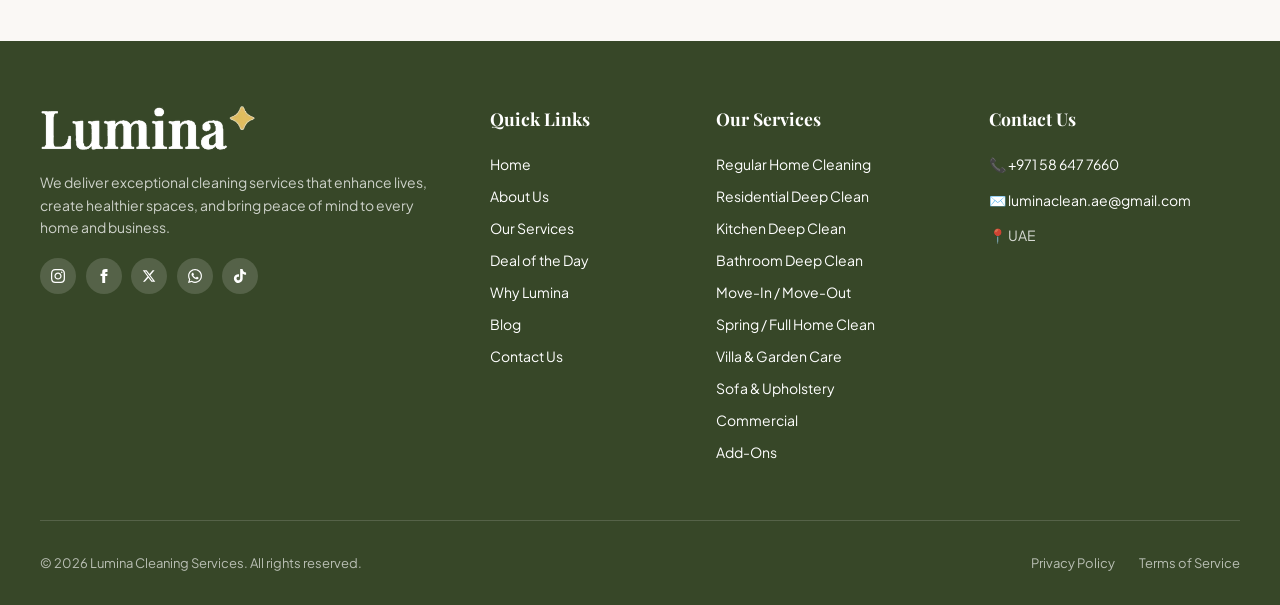
==== commit 9628377d: "update website location to UAE" ====
--- a/index.html
+++ b/index.html
@@ -672,7 +672,7 @@
             style="list-style: none; display: flex; flex-direction: column; gap: 0.8rem; font-size: 0.875rem; color: rgba(255,255,255,0.8);">
             <li><a href="tel:+971586477660" style="color: #FFF; text-decoration: none;">📞 +971 58 647 7660</a></li>
             <li><a href="mailto:luminaclean.ae@gmail.com" style="color: #FFF; text-decoration: none;">✉️ luminaclean.ae@gmail.com</a></li>
-            <li>📍 Dubai</li>
+            <li>📍 UAE</li>
           </ul>
         </div>
       </div>
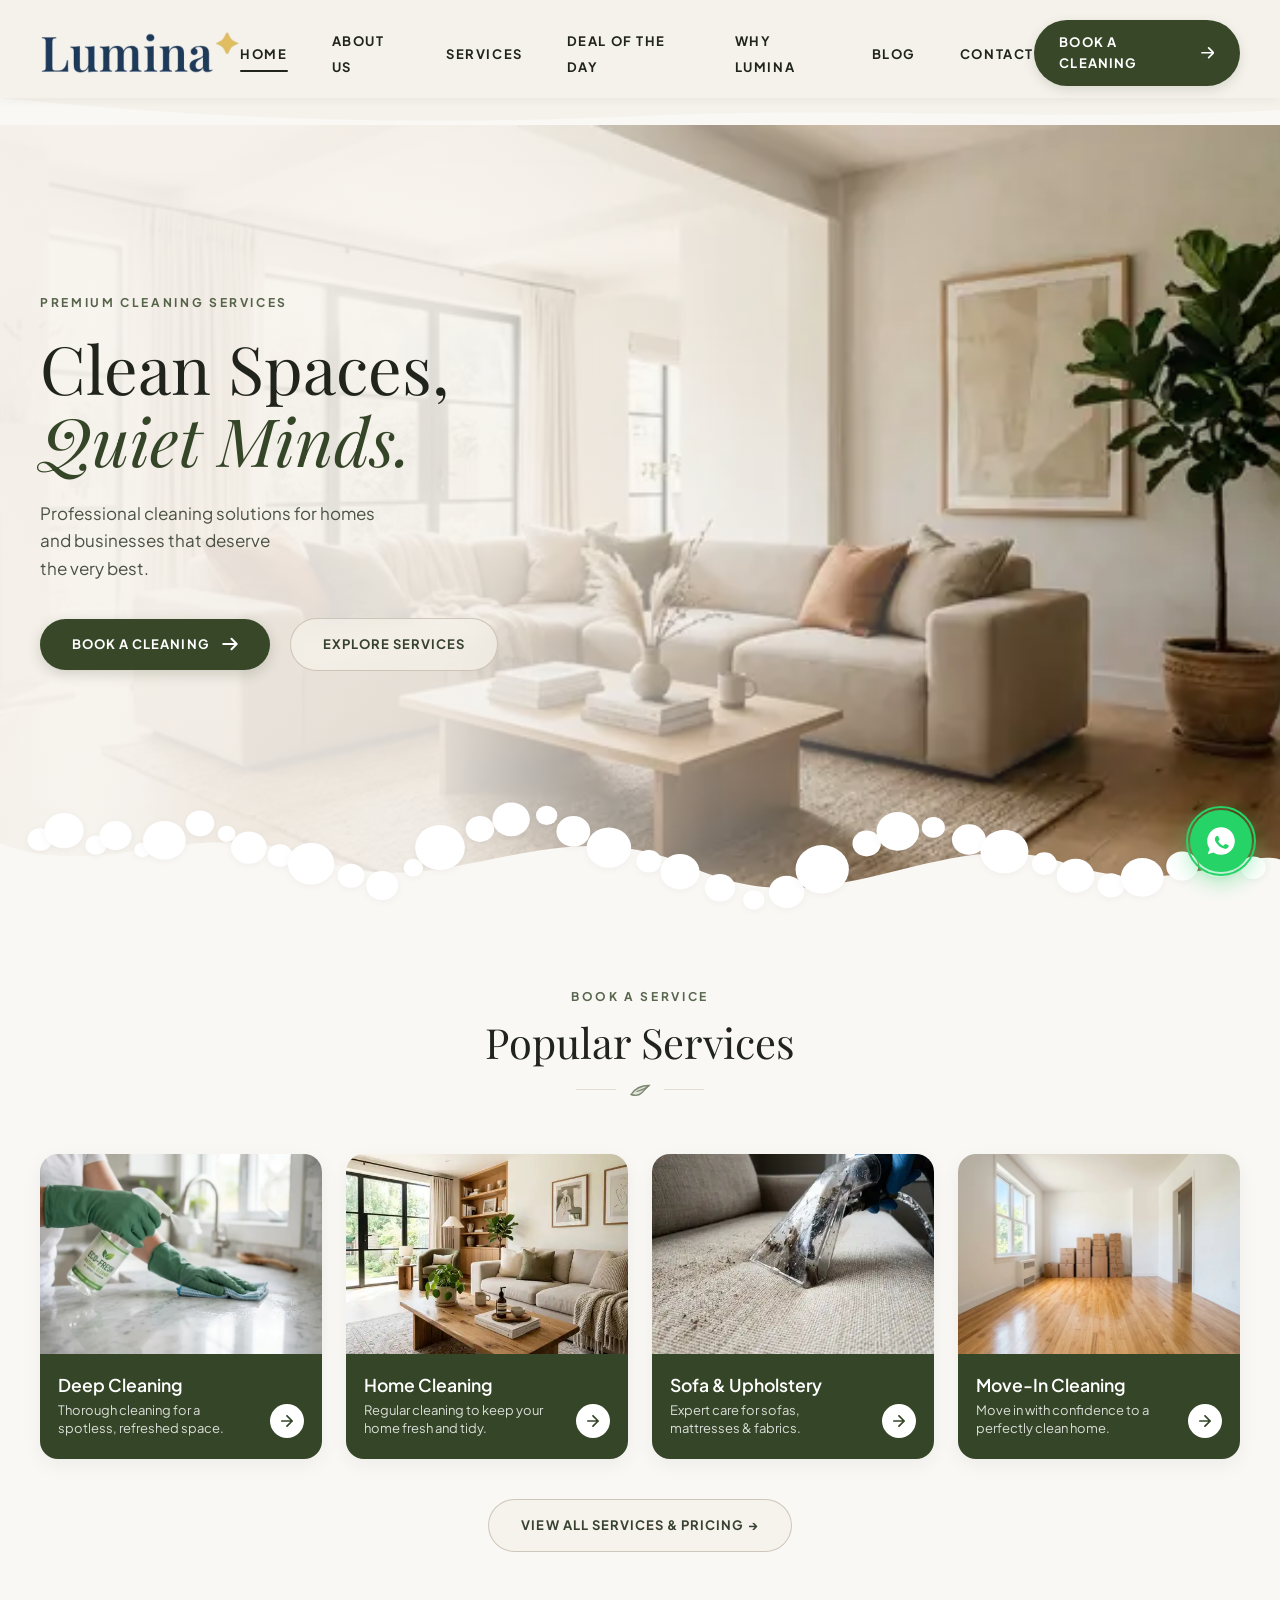
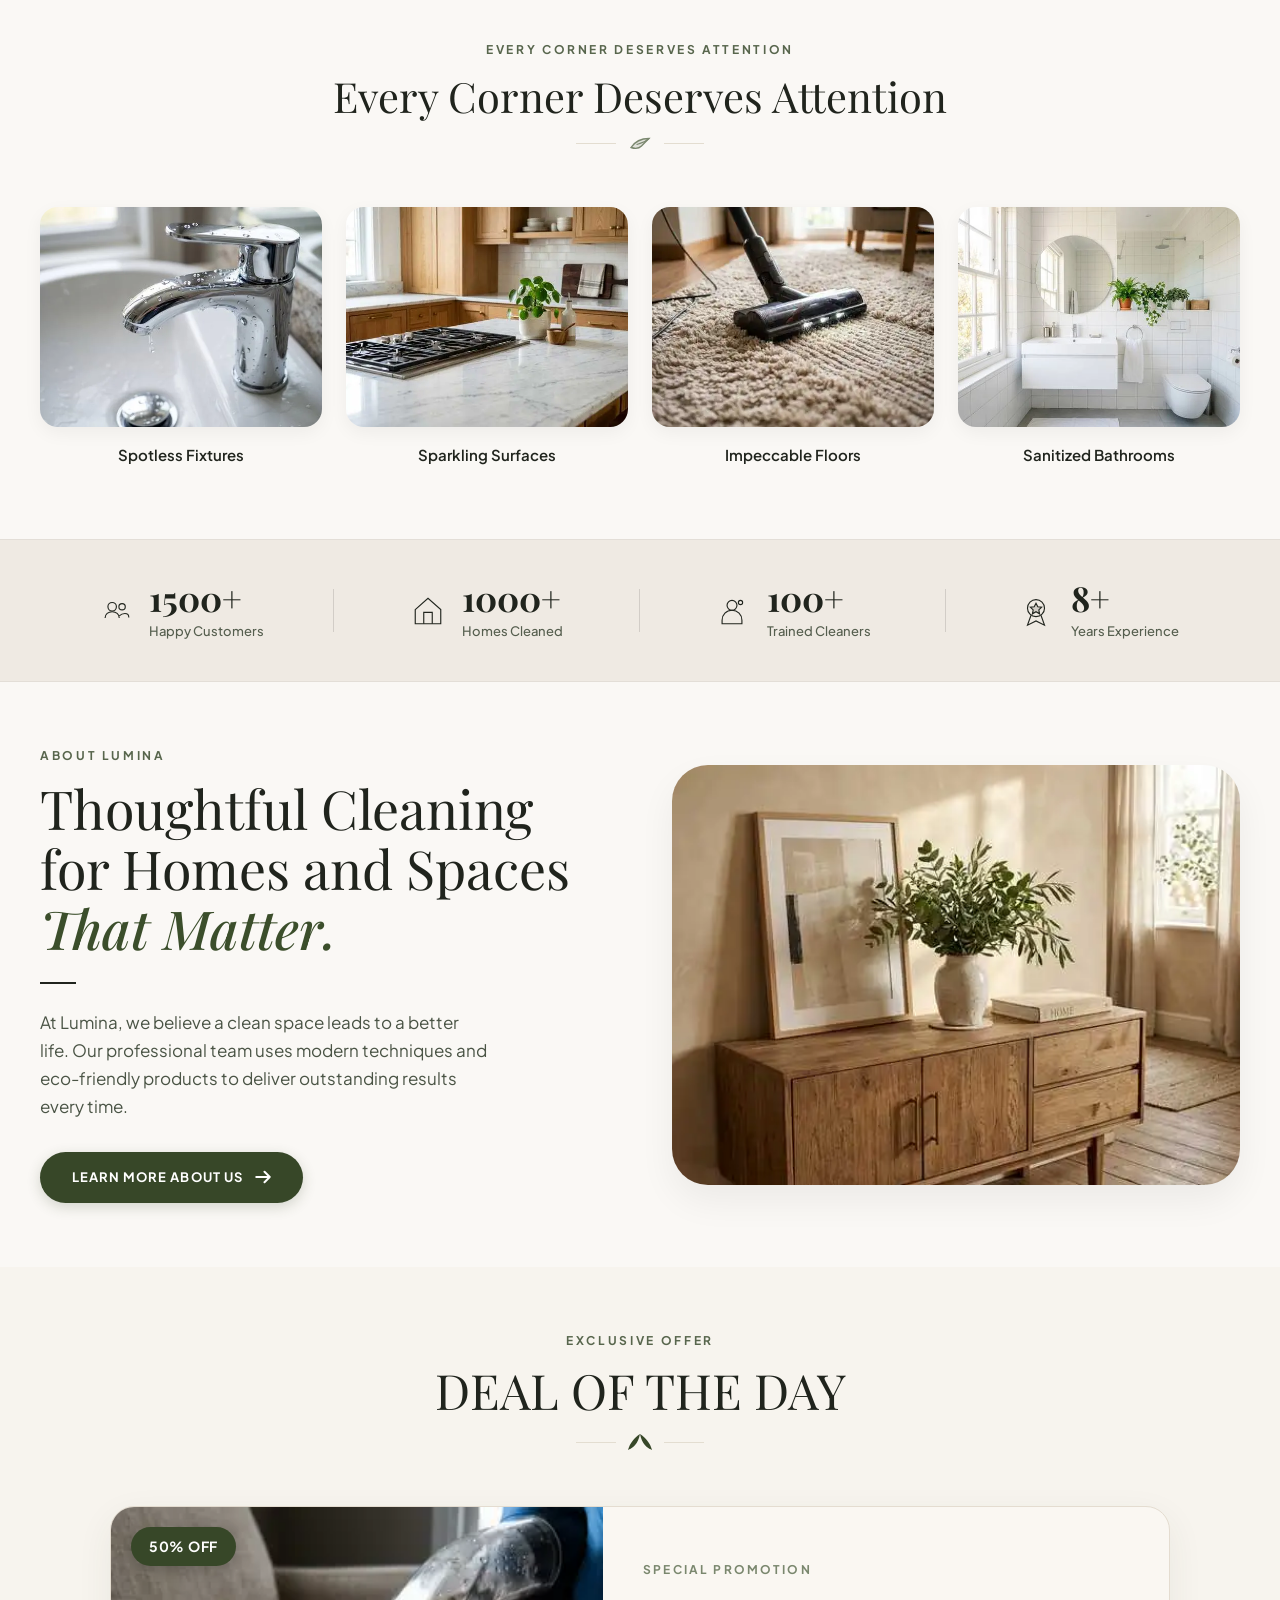
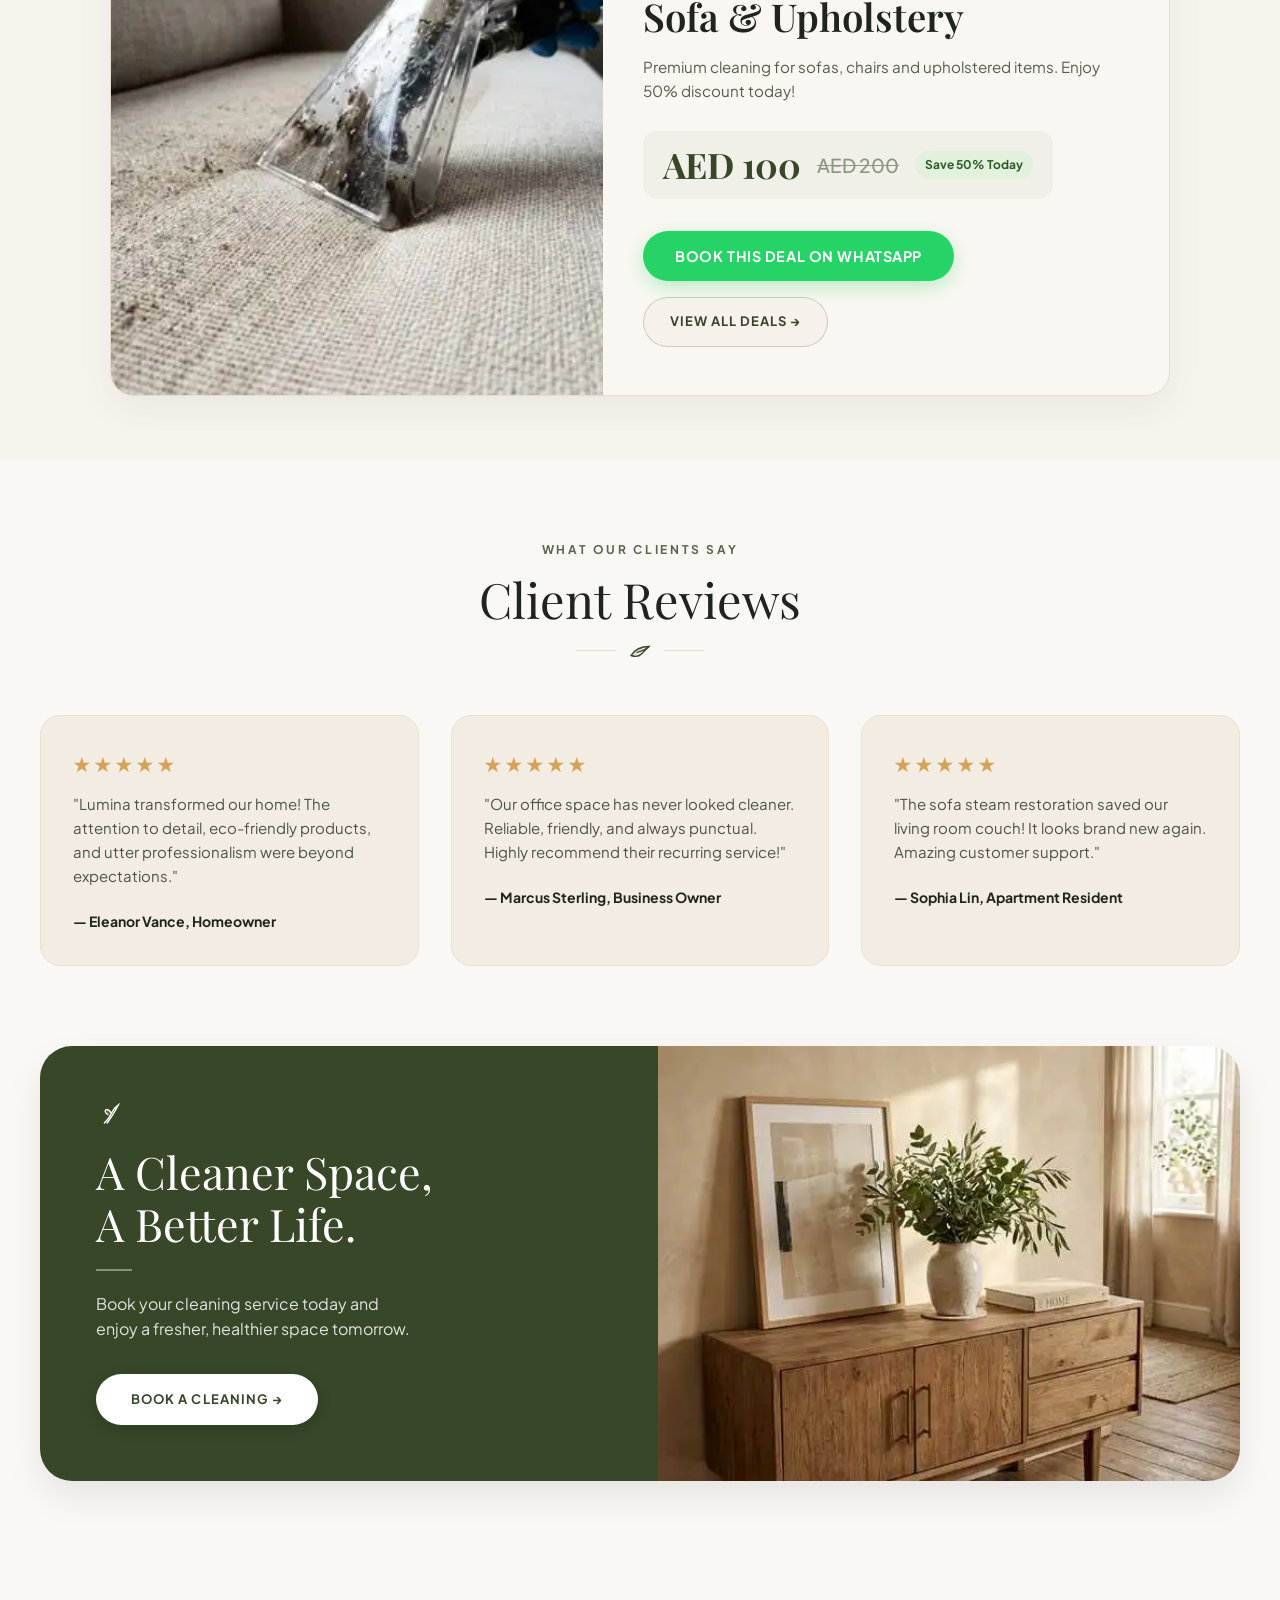
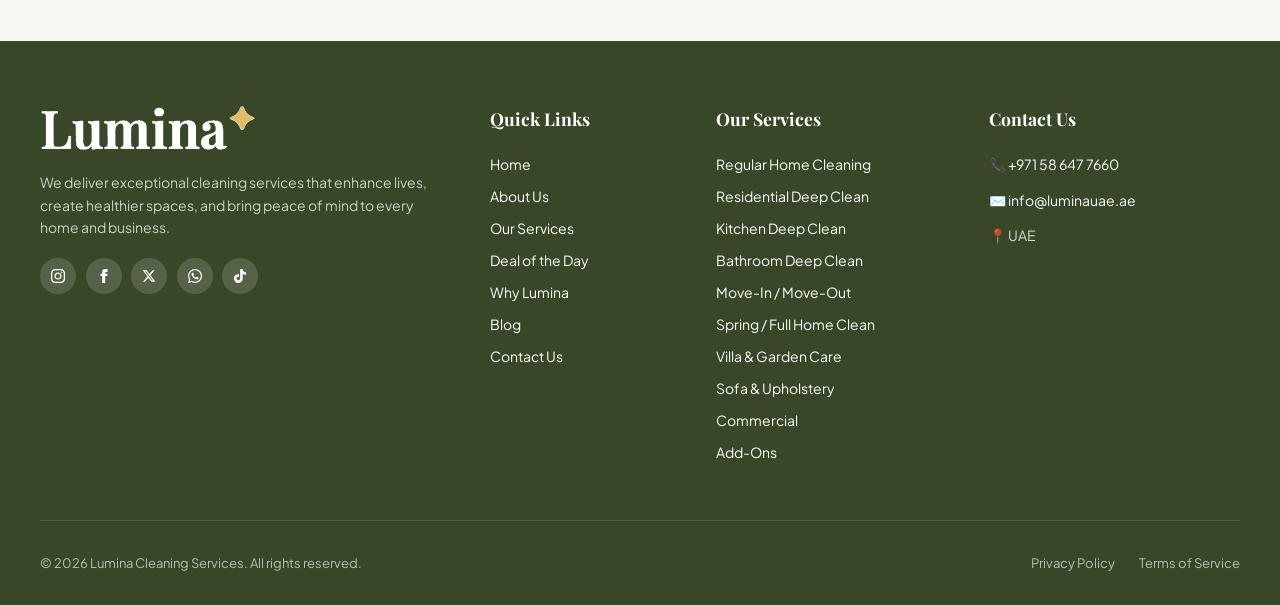
==== commit 92c3da01: "Update Lumina contact email" ====
--- a/index.html
+++ b/index.html
@@ -671,7 +671,7 @@
           <ul
             style="list-style: none; display: flex; flex-direction: column; gap: 0.8rem; font-size: 0.875rem; color: rgba(255,255,255,0.8);">
             <li><a href="tel:+971586477660" style="color: #FFF; text-decoration: none;">📞 +971 58 647 7660</a></li>
-            <li><a href="mailto:luminaclean.ae@gmail.com" style="color: #FFF; text-decoration: none;">✉️ luminaclean.ae@gmail.com</a></li>
+            <li><a href="mailto:info@luminauae.ae" style="color: #FFF; text-decoration: none;">✉️ info@luminauae.ae</a></li>
             <li>📍 UAE</li>
           </ul>
         </div>
